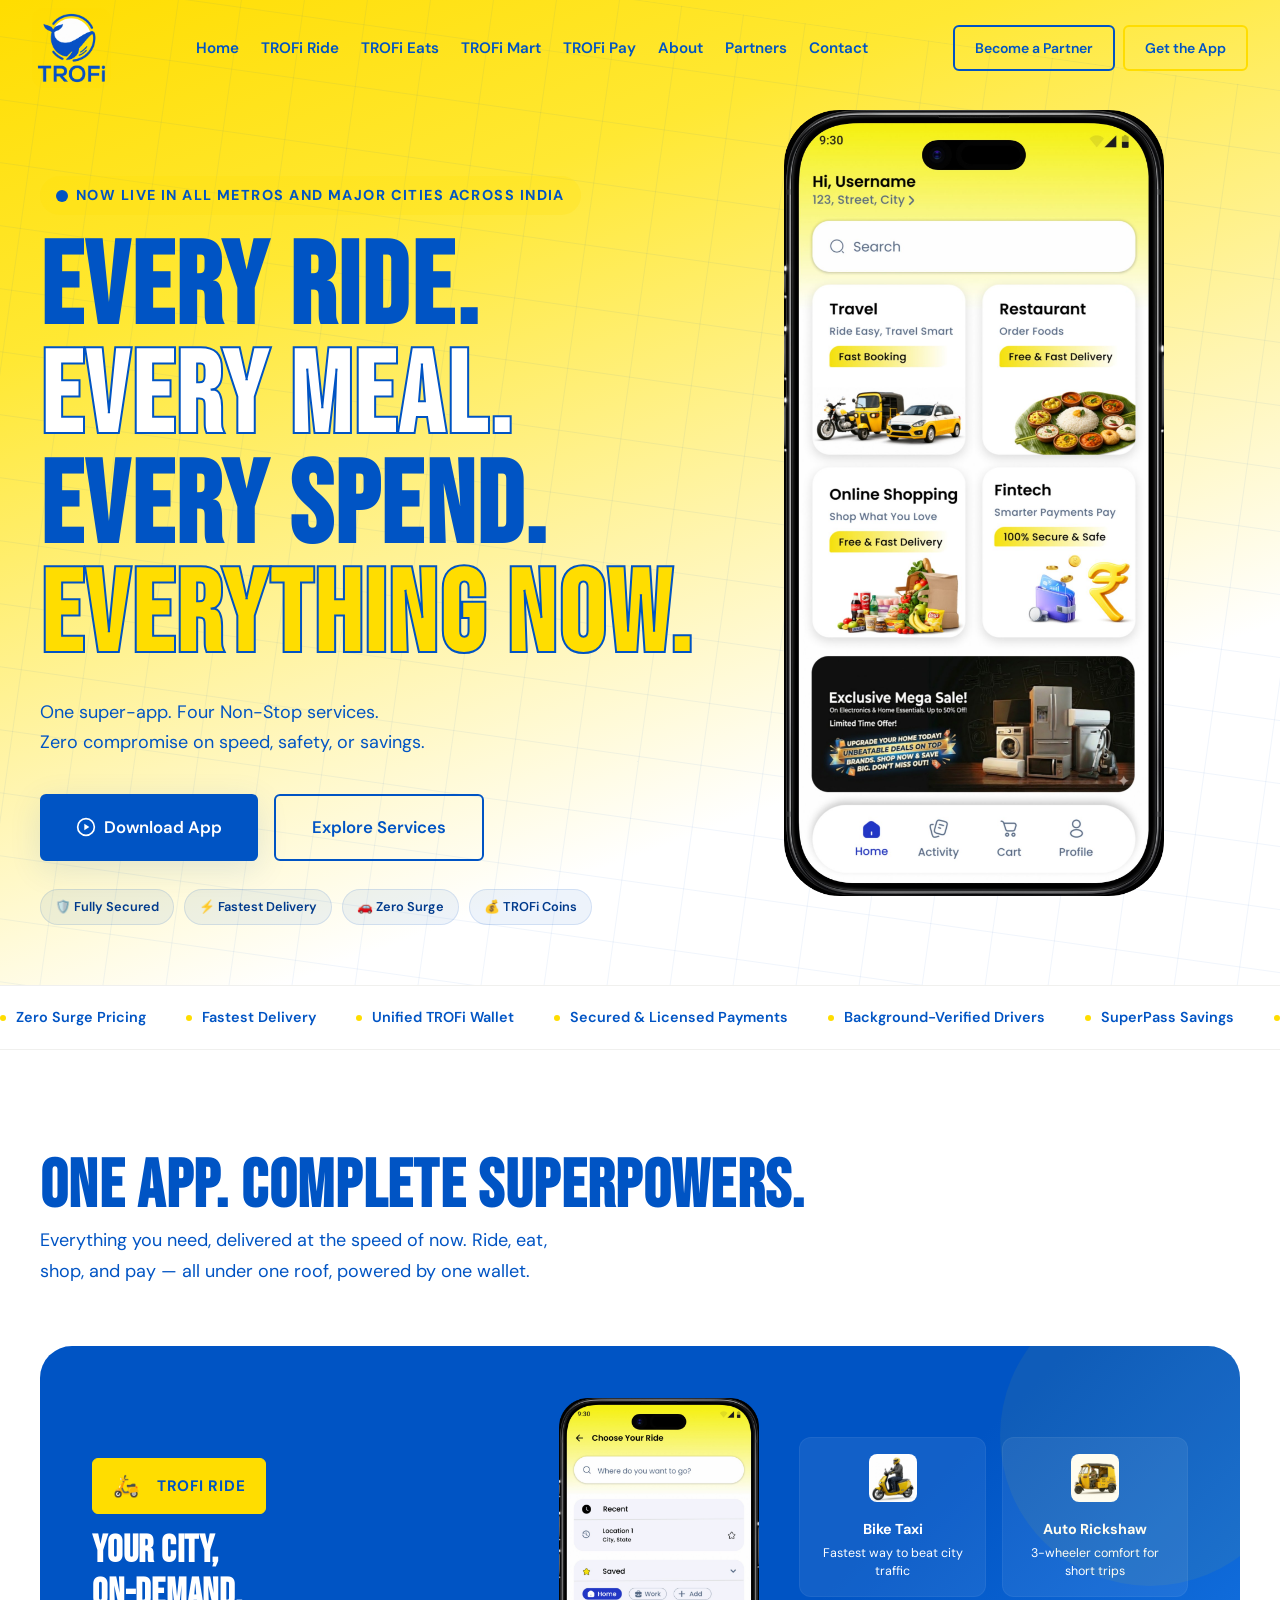
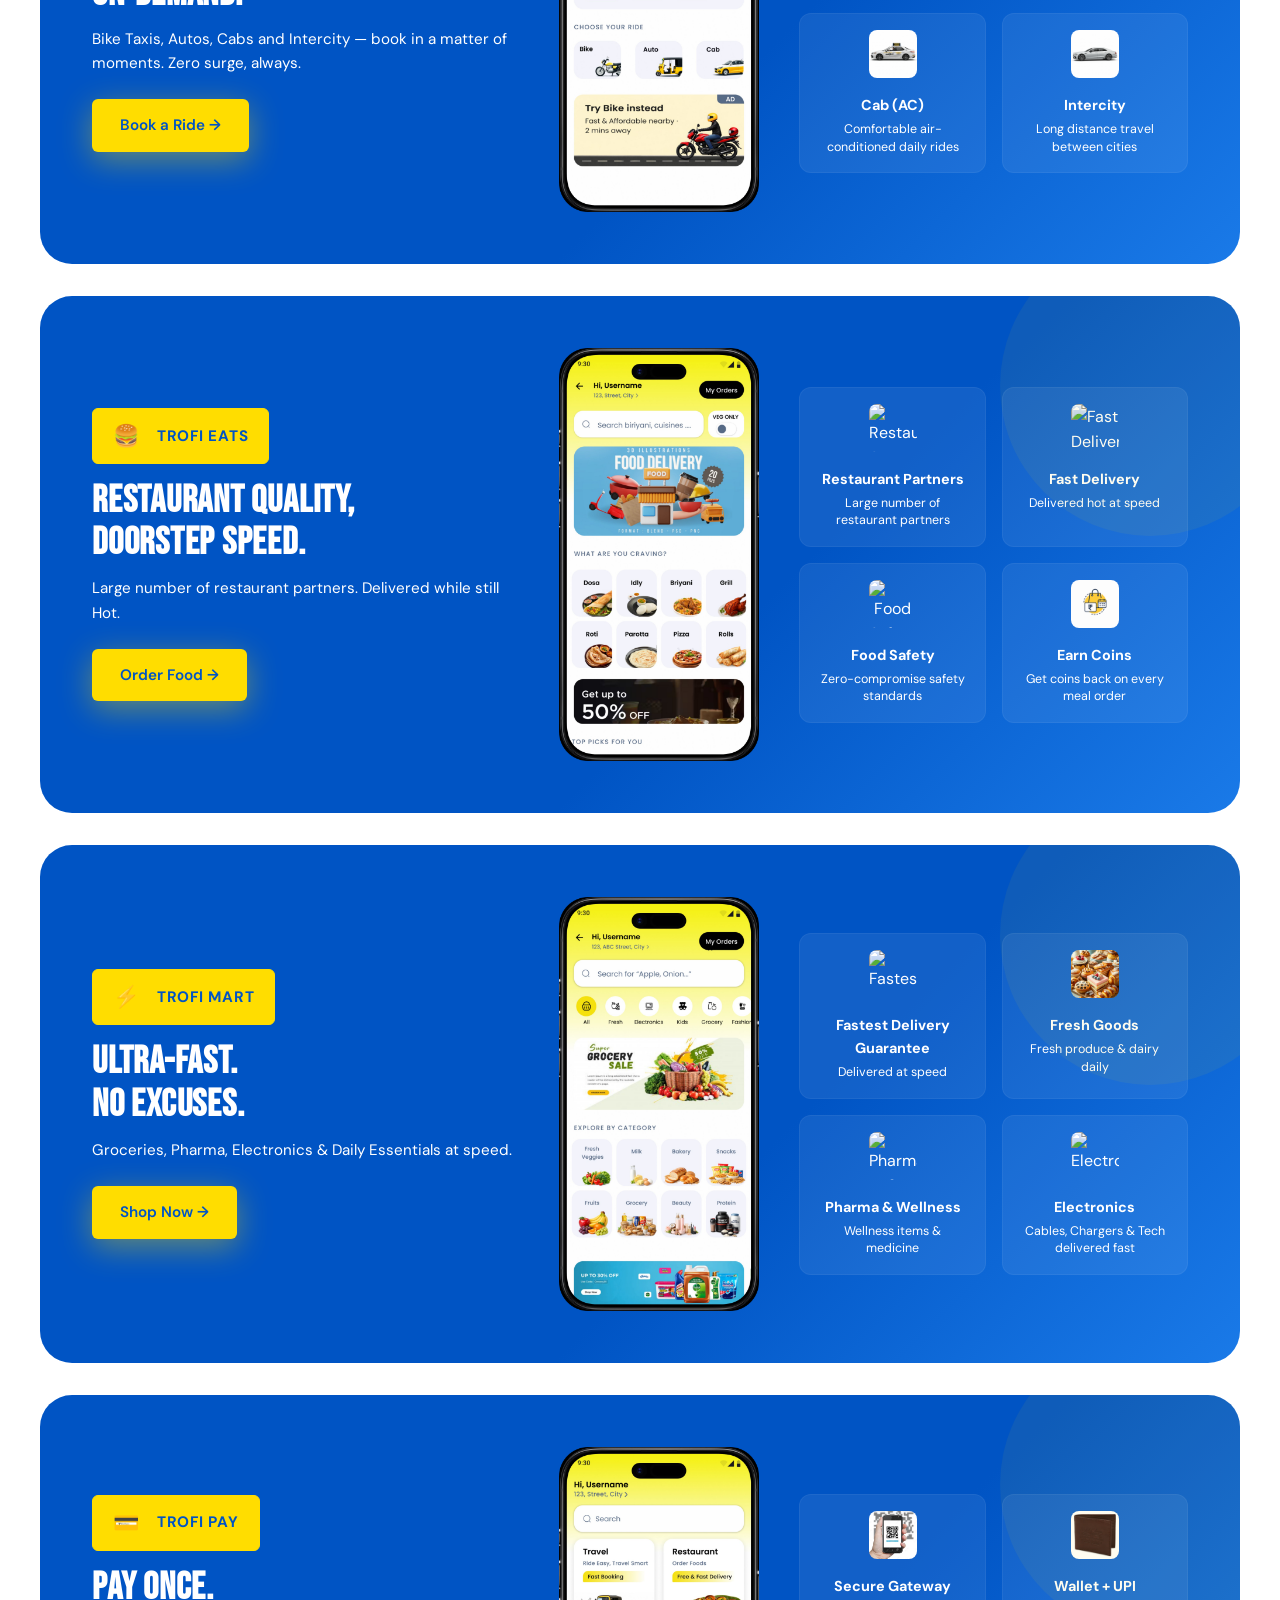
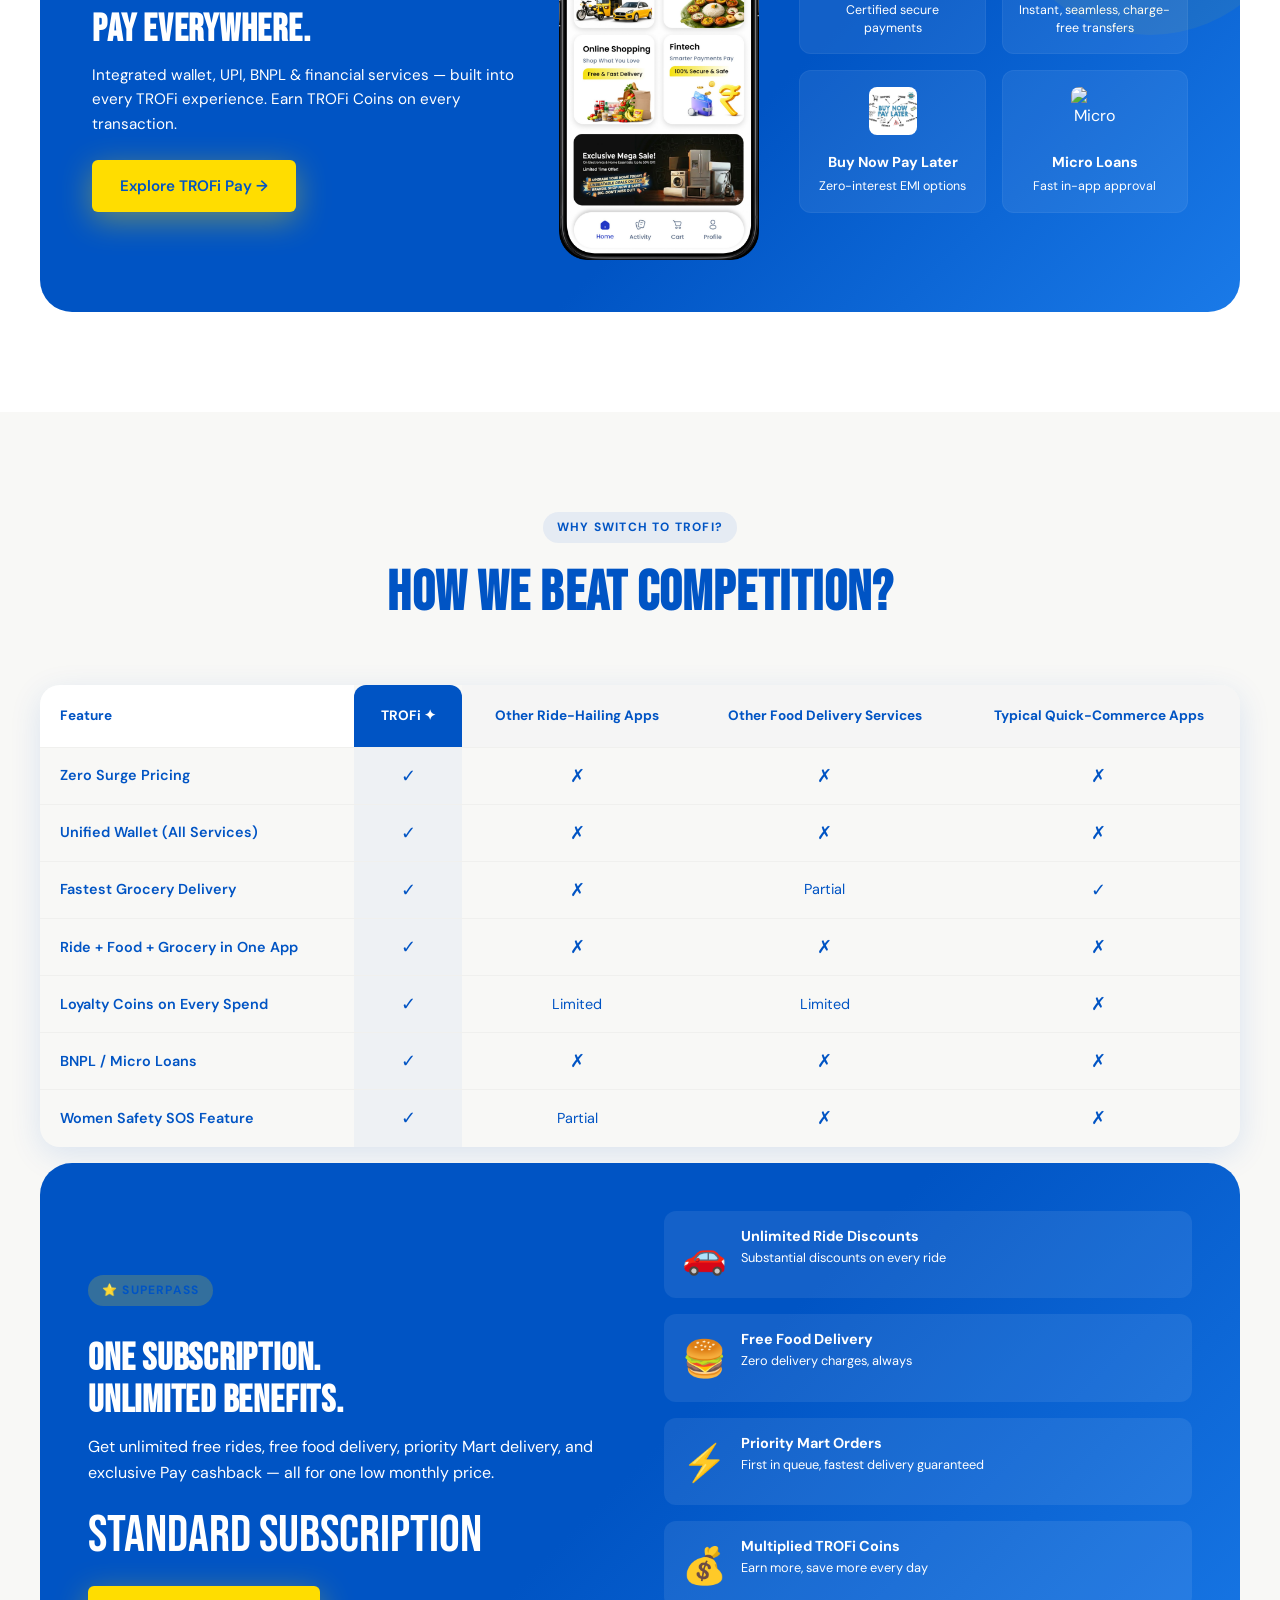
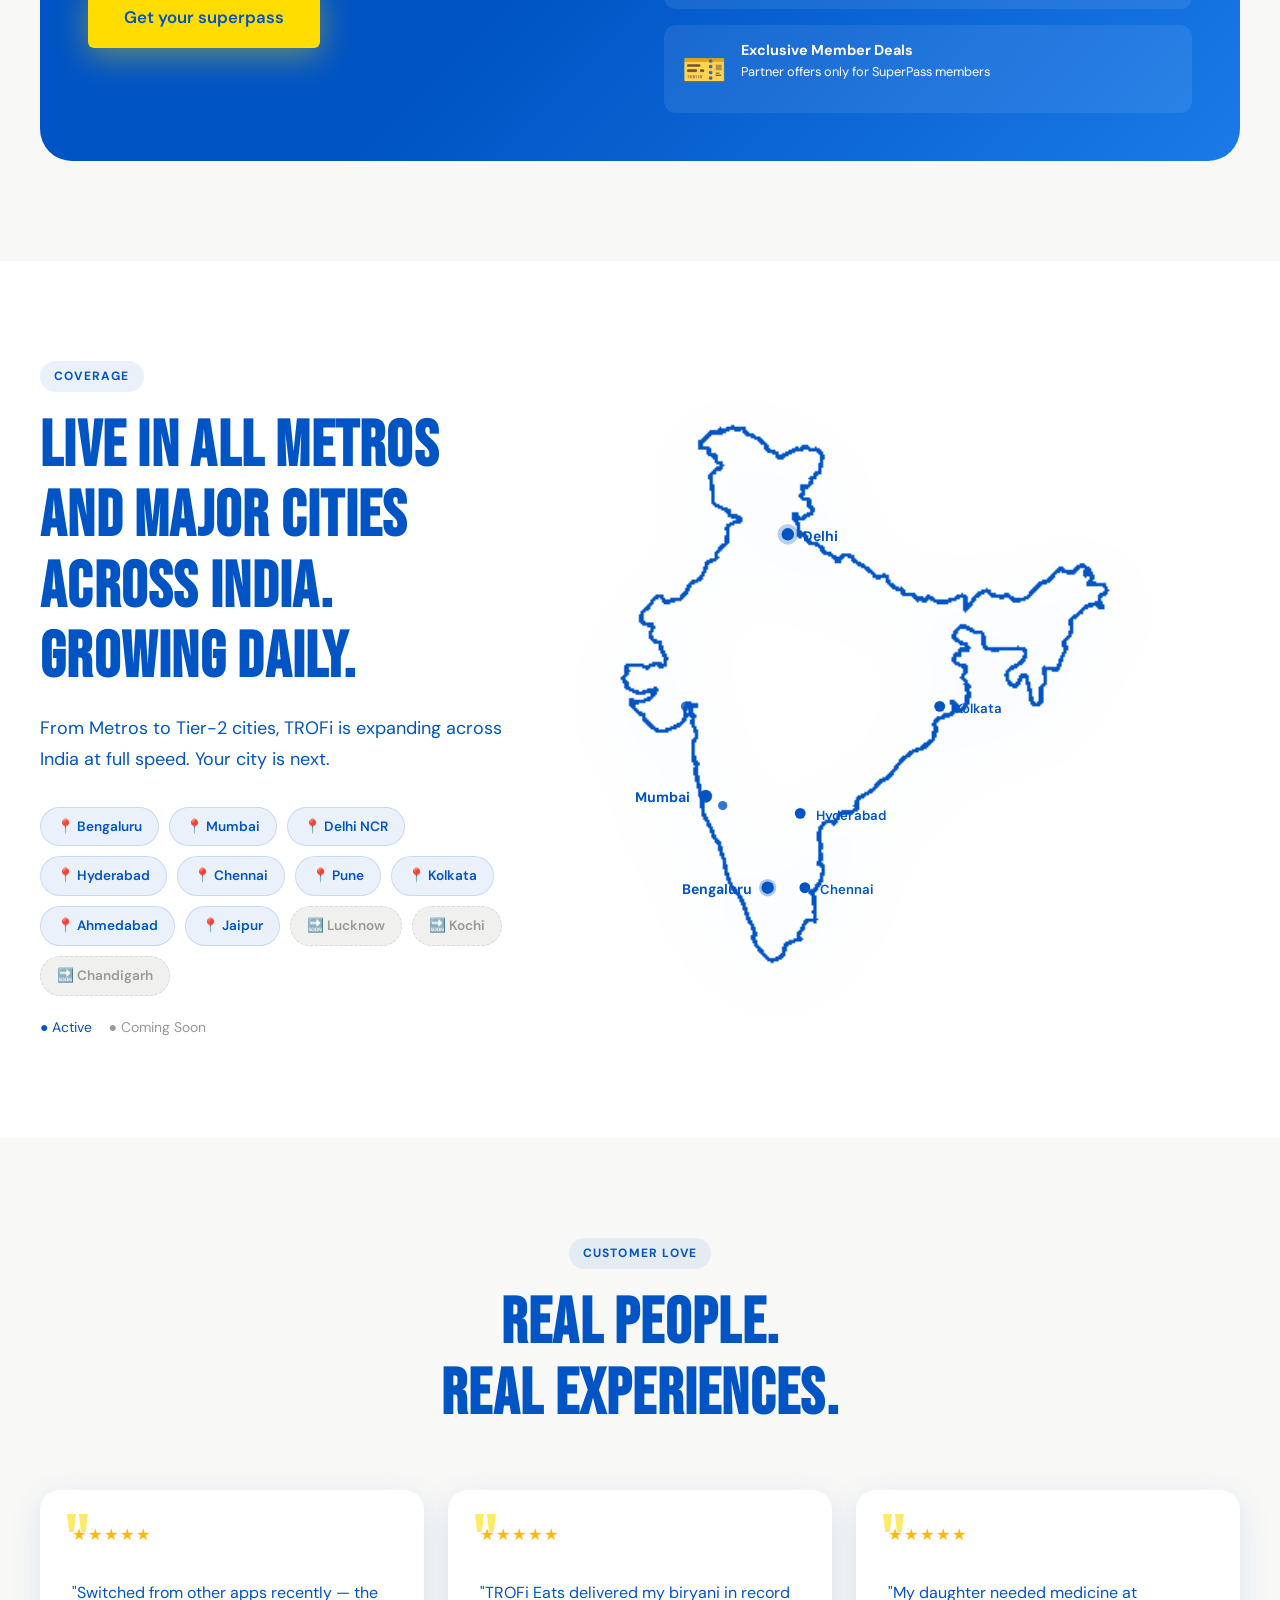
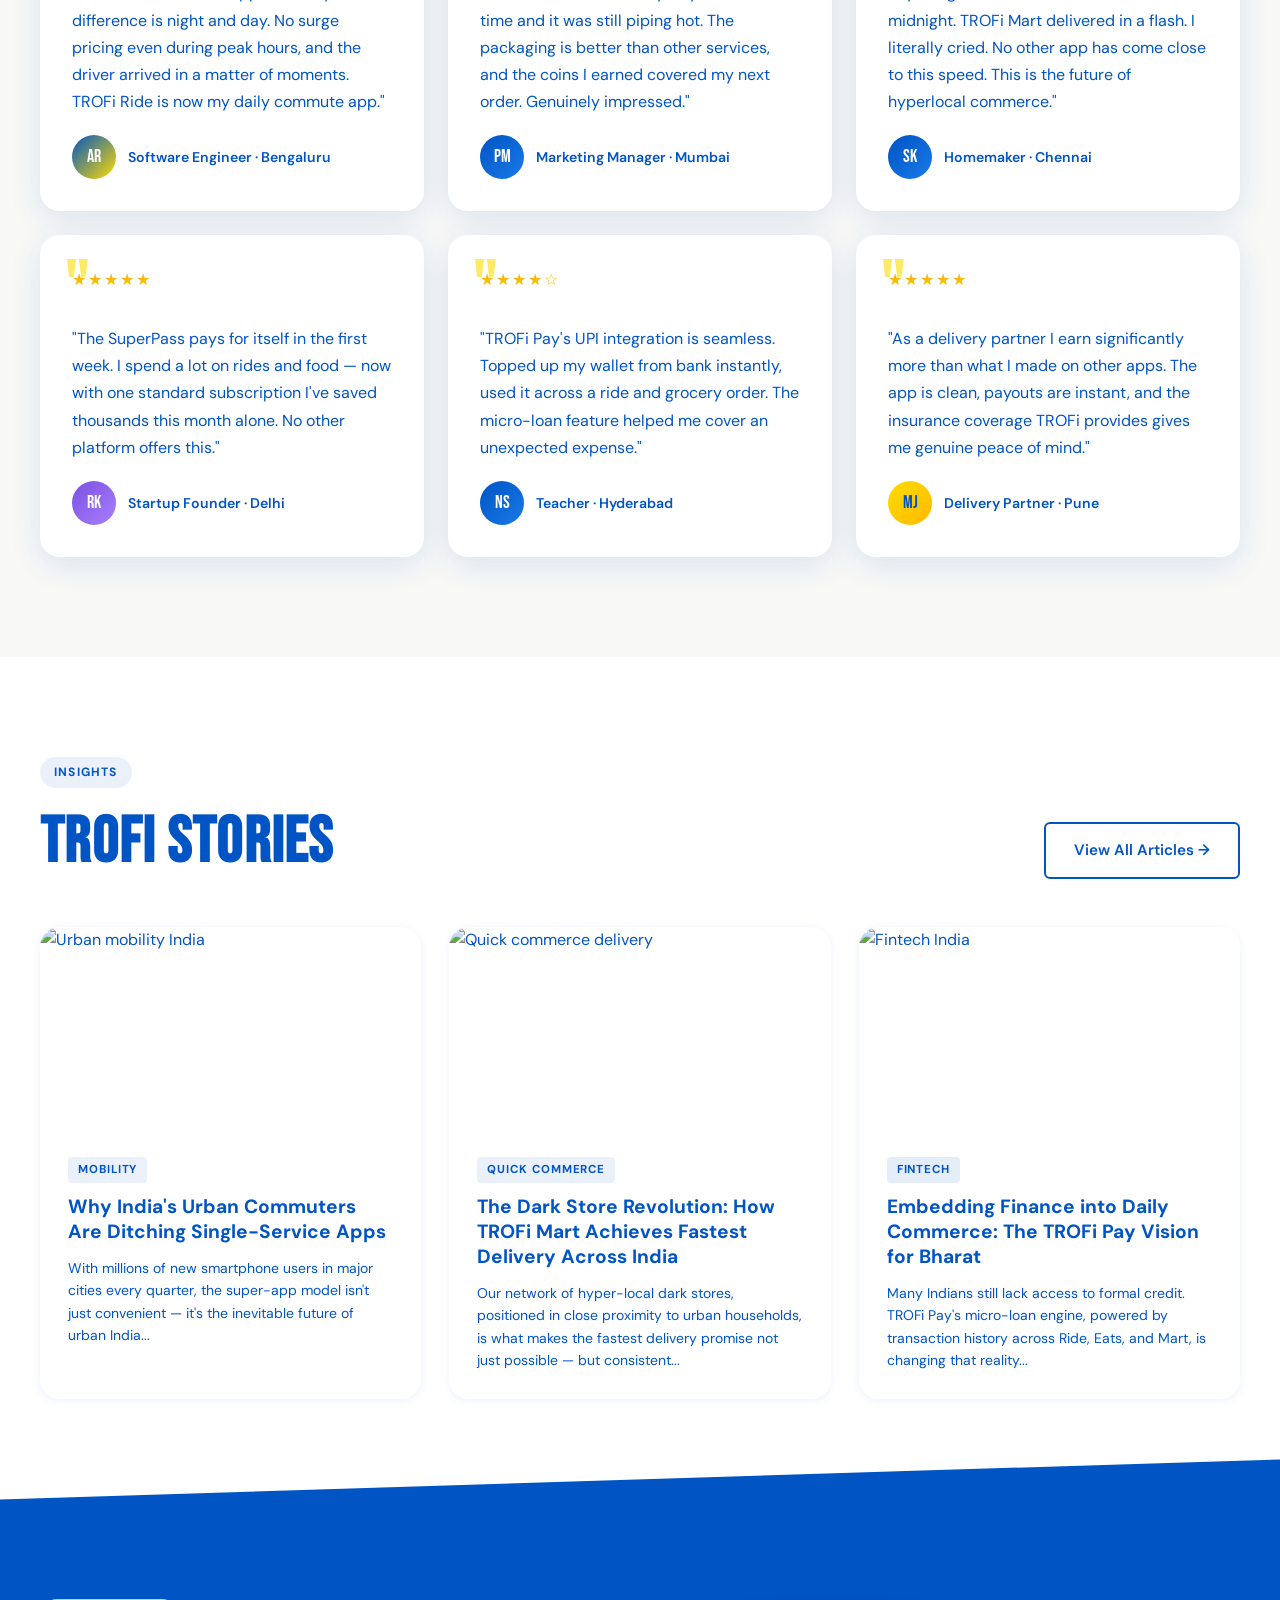
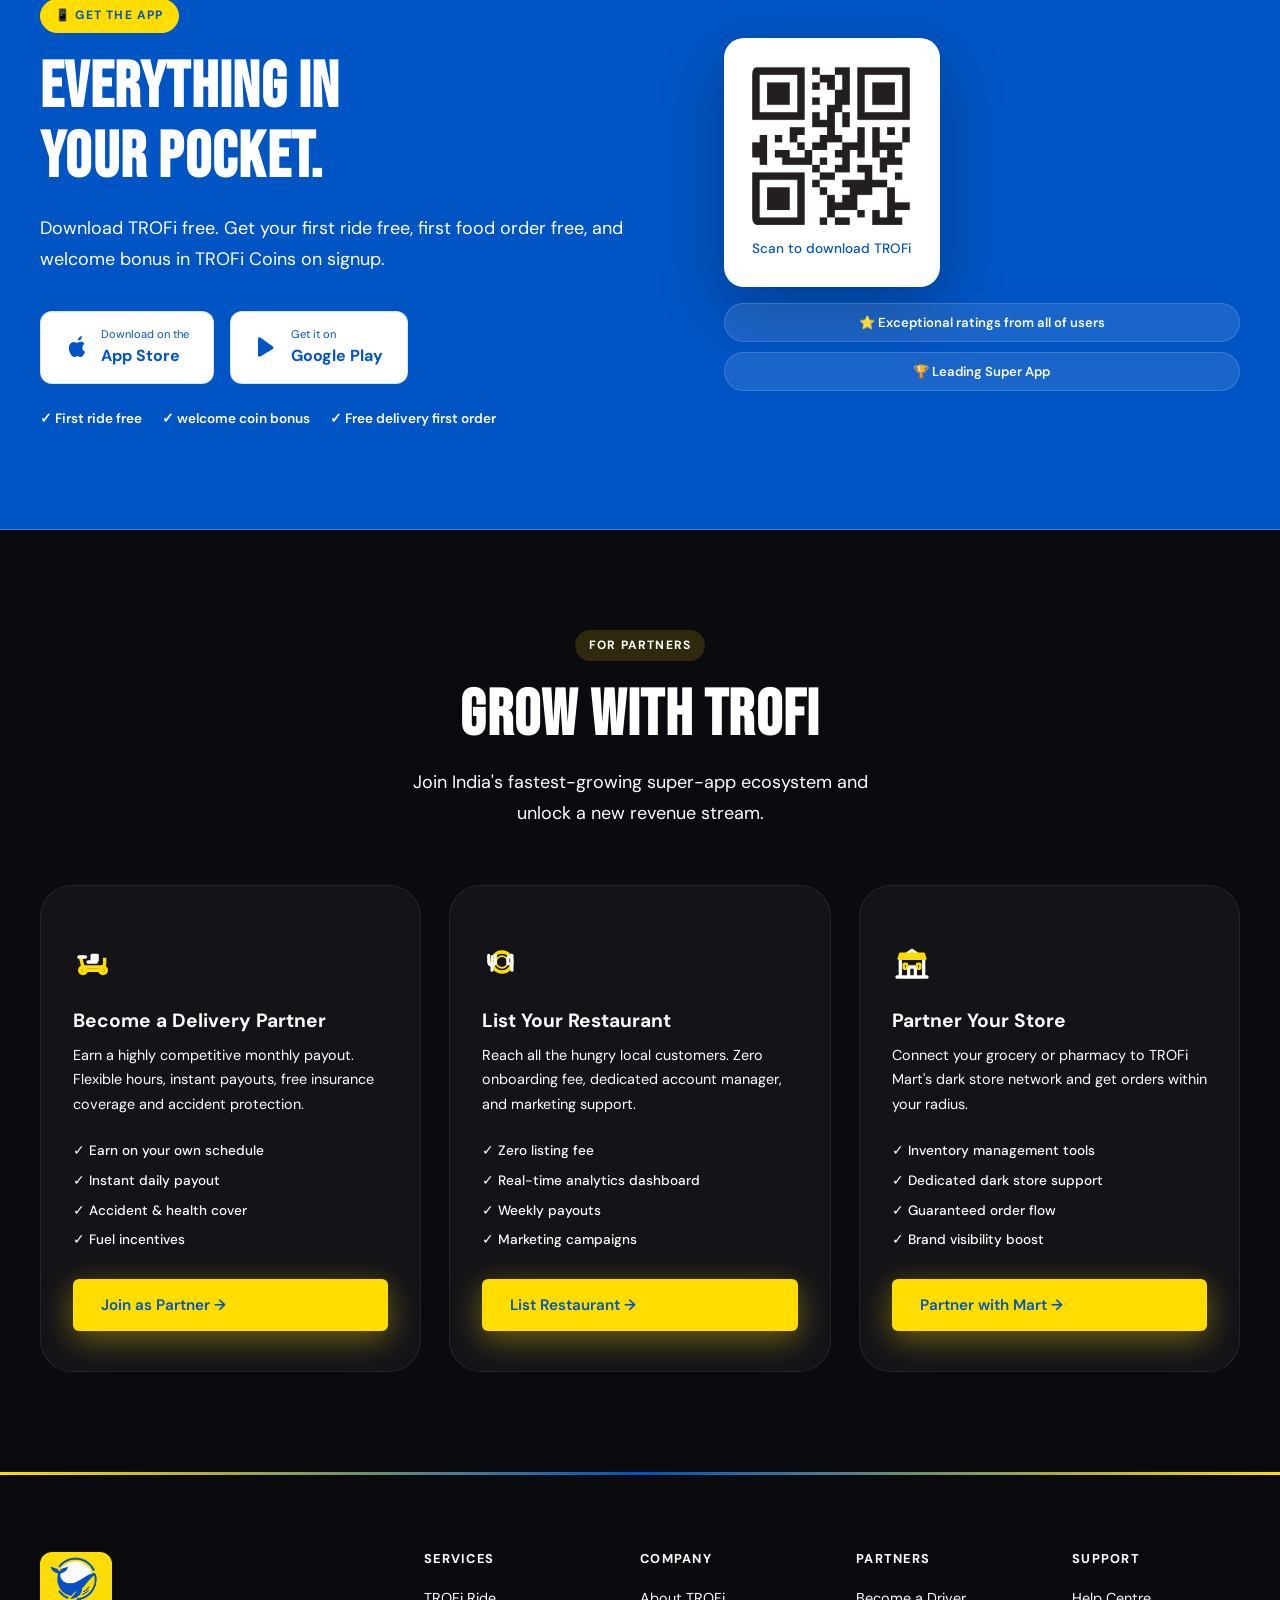
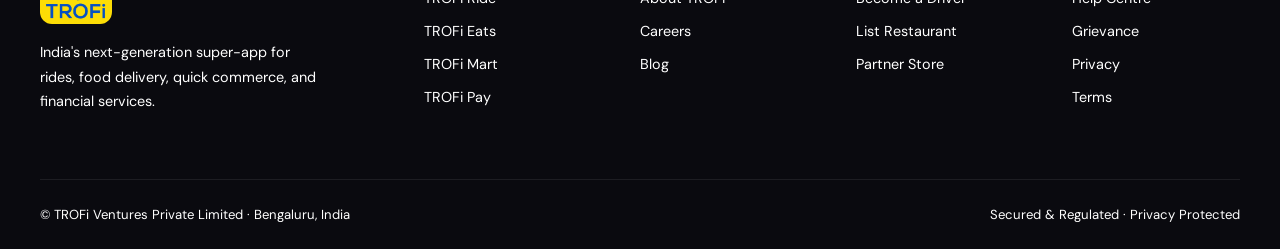
==== index.html @ b467c011 "Corrections done accordingly" ====
<!DOCTYPE html>
<html lang="en">
<head>
  <meta charset="UTF-8" />
  <meta name="viewport" content="width=device-width, initial-scale=1.0" />
  <title>TROFi — Every Ride. Every Meal. Everything Now.</title>
  <meta name="description" content="TROFi is India's next-generation super-app for ride hailing, food delivery, quick commerce, and integrated financial services." />
  <link rel="stylesheet" href="css/main.css" />
  <link rel="stylesheet" href="css/home.css" />
  <link rel="stylesheet" href="css/responsive.css" />
  <link rel="icon" type="image/png" href="assets/trofi-logo-transparent.png" />
</head>
<body>

  <!-- ═══ NAVBAR ═══ -->
  <nav class="nav transparent" id="navbar">
    <div class="nav-inner">
      <a href="index.html" class="nav-logo">
        <img src="assets/trofi-logo-transparent.png" alt="TROFi" style="height:80px;" />
      </a>
      <ul class="nav-links">
        <li><a href="index.html" class="active">Home</a></li>
        <li><a href="pages/ride.html">TROFi Ride</a></li>
        <li><a href="pages/eats.html">TROFi Eats</a></li>
        <li><a href="pages/mart.html">TROFi Mart</a></li>
        <li><a href="pages/pay.html">TROFi Pay</a></li>
        <li><a href="pages/about.html">About</a></li>
        <li><a href="pages/partners.html">Partners</a></li>
        <li><a href="pages/contact.html">Contact</a></li>
      </ul>
      <div class="nav-cta">
        <a href="pages/partners.html" class="btn btn-outline btn-sm">Become a Partner</a>
        <a href="#download" class="btn btn-outline-yellow btn-sm">Get the App</a>
      </div>
      <button class="hamburger" aria-label="Menu">
        <span></span><span></span><span></span>
      </button>
    </div>
  </nav>

  <!-- Mobile Menu -->
  <div class="mobile-menu">
    <a href="index.html">Home</a>
    <a href="pages/ride.html">TROFi Ride</a>
    <a href="pages/eats.html">TROFi Eats</a>
    <a href="pages/mart.html">TROFi Mart</a>
    <a href="pages/pay.html">TROFi Pay</a>
    <a href="pages/about.html">About</a>
    <a href="pages/partners.html">Partners</a>
    <a href="pages/contact.html">Contact</a>
    <a href="#download" class="btn btn-primary btn-lg" style="margin-top:24px;">Get the App</a>
  </div>

  <!-- ═══ HERO ═══ -->
  <section class="hero hero-gradient" id="home">
    <div class="hero-bg-grid" aria-hidden="true"></div>
    <div class="container-wide">
      <div class="hero-inner">
        <div class="hero-content">
          <div class="section-label section-label-yellow fade-up" style="font-size: 0.9rem; padding: 8px 16px;">
            <span class="pulse-dot"></span>
            Now live in all metros and major cities across India
          </div>
          <h1 class="display-hero fade-up delay-1">
            <span class="hero-line hero-line-single">Every Ride.</span>
            <span class="hero-line hero-line-single hero-line-orange">Every Meal.</span>
            <span class="hero-line hero-line-single hero-line-blue">Every Spend.</span>
            <span class="hero-line hero-line-single hero-line-outline">Everything Now.</span>
          </h1>
          <p class="body-lg hero-sub fade-up delay-2">
            One super-app. Four Non-Stop services.<br/>Zero compromise on speed, safety, or savings.
          </p>
          <div class="hero-actions fade-up delay-3">
            <a href="#download" class="btn btn-secondary btn-lg">
              <svg width="20" height="20" viewBox="0 0 24 24" fill="none" stroke="currentColor" stroke-width="2"><path d="M12 2C6.48 2 2 6.48 2 12s4.48 10 10 10 10-4.48 10-10S17.52 2 12 2z"/><path d="M10 8l6 4-6 4V8z" fill="currentColor" stroke="none"/></svg>
              Download App
            </a>
            <a href="#services" class="btn btn-outline btn-lg">Explore Services</a>
          </div>
          <div class="hero-badges fade-up delay-4">
            <span class="badge">🛡️ Fully Secured</span>
            <span class="badge">⚡ Fastest Delivery</span>
            <span class="badge">🚗 Zero Surge</span>
            <span class="badge">💰 TROFi Coins</span>
          </div>
        </div>
        <div class="hero-visual slide-right delay-2">
          <div class="hero-phone-wrapper">
            <img src="assets/mockup-home.png" alt="TROFi Super App" class="hero-mockup-img" style="width:380px;height:auto;object-fit:contain;background:transparent;box-shadow:none;filter:none;display:block;" />
          </div>
        </div>
      </div>
    </div>
  </section>

  <!-- ═══ MARQUEE ═══ -->
  <div class="marquee-section">
    <div class="marquee-wrapper">
      <div class="marquee-track">
        <span class="marquee-item"><span class="dot"></span>Zero Surge Pricing</span>
        <span class="marquee-item"><span class="dot"></span>Fastest Delivery</span>
        <span class="marquee-item"><span class="dot"></span>Unified TROFi Wallet</span>
        <span class="marquee-item"><span class="dot"></span>Secured & Licensed Payments</span>
        <span class="marquee-item"><span class="dot"></span>Background-Verified Drivers</span>
        <span class="marquee-item"><span class="dot"></span>SuperPass Savings</span>
        <span class="marquee-item"><span class="dot"></span>Restaurant Partners</span>
        <span class="marquee-item"><span class="dot"></span>Live Order Tracking</span>
        <span class="marquee-item"><span class="dot"></span>Continuous Customer Support</span>
        <span class="marquee-item"><span class="dot"></span>TROFi Coins on Every Order</span>
        <span class="marquee-item"><span class="dot"></span>BNPL — Buy Now Pay Later</span>
        <span class="marquee-item"><span class="dot"></span>Women Safety Features</span>
      </div>
    </div>
  </div>

  <!-- ═══ SERVICES ═══ -->
  <section class="section" id="services">
    <div class="container-wide">
      <div class="section-header fade-up">
        <h2 class="display-section" style="color: var(--blue); font-size: clamp(28px, 5.5vw, 68px) !important; line-height: 1.1; white-space: nowrap;">One App. Complete Superpowers.</h2>
        <p class="body-lg text-light" style="max-width:520px;">Everything you need, delivered at the speed of now. Ride, eat, shop, and pay — all under one roof, powered by one wallet.</p>
      </div>

      <div class="services-banners-stack">
        <!-- Ride Banner -->
        <div class="service-banner fade-up delay-1">
          <div class="service-banner-content">
            <div class="service-banner-text">
              <div class="section-label"><span class="label-icon">🛵</span>TROFi Ride</div>
              <h3 class="display-card">Your City,<br/>On-Demand.</h3>
              <p>Bike Taxis, Autos, Cabs and Intercity — book in a matter of moments. Zero surge, always.</p>
              <a href="pages/ride.html" class="btn btn-primary">Book a Ride →</a>
            </div>
            <div class="service-banner-mockup">
              <img src="assets/mockup-travel.png" alt="TROFi Ride App" loading="lazy" />
            </div>
            <div class="service-banner-features">
              <div class="service-banner-feature"><img src="assets/bike-rider.png" class="feature-img" alt="Bike Taxi" /><div><strong>Bike Taxi</strong><small>Fastest way to beat city traffic</small></div></div>
              <div class="service-banner-feature"><img src="assets/auto-rider.png" class="feature-img" alt="Auto Rickshaw" /><div><strong>Auto Rickshaw</strong><small>3-wheeler comfort for short trips</small></div></div>
              <div class="service-banner-feature"><img src="assets/cab-rider.png" class="feature-img" alt="Cab (AC)" /><div><strong>Cab (AC)</strong><small>Comfortable air-conditioned daily rides</small></div></div>
              <div class="service-banner-feature"><img src="assets/intercity-rider.png" class="feature-img" alt="Intercity" /><div><strong>Intercity</strong><small>Long distance travel between cities</small></div></div>
            </div>
          </div>
        </div>

        <!-- Eats Banner -->
        <div class="service-banner fade-up delay-2">
          <div class="service-banner-content">
            <div class="service-banner-text">
              <div class="section-label"><span class="label-icon">🍔</span>TROFi Eats</div>
              <h3 class="display-card">Restaurant Quality,<br/>Doorstep Speed.</h3>
              <p>Large number of restaurant partners. Delivered while still Hot.</p>
              <a href="pages/eats.html" class="btn btn-primary">Order Food →</a>
            </div>
            <div class="service-banner-mockup">
              <img src="assets/mockup-restaurant.png" alt="TROFi Eats App" loading="lazy" />
            </div>
            <div class="service-banner-features">
              <div class="service-banner-feature"><img src="https://images.unsplash.com/photo-1517248135467-4c7edcad34c4?w=100&auto=format&fit=crop&q=60" class="feature-img" alt="Restaurant Partners" /><div><strong>Restaurant Partners</strong><small>Large number of restaurant partners</small></div></div>
              <div class="service-banner-feature"><img src="https://th.bing.com/th/id/OIP.UCIOiz-judx2oQ3qncPOGQHaEJ?o=7rm=3&rs=1&pid=ImgDetMain&o=7&rm=3" class="feature-img" alt="Fast Delivery" /><div><strong>Fast Delivery</strong><small>Delivered hot at speed</small></div></div>
              <div class="service-banner-feature"><img src="https://th.bing.com/th/id/OIP.QpVTaMW95bUg7SPOVKn6uwHaHa?o=7rm=3&rs=1&pid=ImgDetMain&o=7&rm=3" class="feature-img" alt="Food Safety" /><div><strong>Food Safety</strong><small>Zero-compromise safety standards</small></div></div>
              <div class="service-banner-feature"><img src="assets/pay-bnpl-icon.png" class="feature-img" alt="Earn Coins" /><div><strong>Earn Coins</strong><small>Get coins back on every meal order</small></div></div>
            </div>
          </div>
        </div>

        <!-- Mart Banner -->
        <div class="service-banner fade-up delay-3">
          <div class="service-banner-content">
            <div class="service-banner-text">
              <div class="section-label"><span class="label-icon">⚡</span>TROFi Mart</div>
              <h3 class="display-card">Ultra-Fast.<br/>No Excuses.</h3>
              <p>Groceries, Pharma, Electronics & Daily Essentials at speed.</p>
              <a href="pages/mart.html" class="btn btn-primary">Shop Now →</a>
            </div>
            <div class="service-banner-mockup">
              <img src="assets/mockup-shopping.png" alt="TROFi Mart App" loading="lazy" />
            </div>
            <div class="service-banner-features">
              <div class="service-banner-feature"><img src="https://images.unsplash.com/photo-1542838132-92c53300491e?w=100&auto=format&fit=crop&q=60" class="feature-img" alt="Fastest Delivery Guarantee" /><div><strong>Fastest Delivery Guarantee</strong><small>Delivered at speed</small></div></div>
              <div class="service-banner-feature"><img src="assets/bakery.png" class="feature-img" alt="Fresh Goods" /><div><strong>Fresh Goods</strong><small>Fresh produce & dairy daily</small></div></div>
              <div class="service-banner-feature"><img src="https://images.unsplash.com/photo-1584308666744-24d5c474f2ae?w=100&auto=format&fit=crop&q=60" class="feature-img" alt="Pharma & Wellness" /><div><strong>Pharma & Wellness</strong><small>Wellness items & medicine</small></div></div>
              <div class="service-banner-feature"><img src="https://images.unsplash.com/photo-1505740420928-5e560c06d30e?w=100&auto=format&fit=crop&q=60" class="feature-img" alt="Electronics" /><div><strong>Electronics</strong><small>Cables, Chargers & Tech delivered fast</small></div></div>
            </div>
          </div>
        </div>

        <!-- Pay Banner -->
        <div class="service-banner fade-up delay-4">
          <div class="service-banner-content">
            <div class="service-banner-text">
              <div class="section-label"><span class="label-icon">💳</span>TROFi Pay</div>
              <h3 class="display-card">Pay Once.<br/>Pay Everywhere.</h3>
              <p>Integrated wallet, UPI, BNPL & financial services — built into every TROFi experience. Earn TROFi Coins on every transaction.</p>
              <a href="pages/pay.html" class="btn btn-primary">Explore TROFi Pay →</a>
            </div>
            <div class="service-banner-mockup">
              <img src="assets/mockup-home.png" alt="TROFi Super App Home Screen" loading="lazy" />
            </div>
            <div class="service-banner-features">
              <div class="service-banner-feature"><img src="assets/pay-scan-qr.png" class="feature-img" alt="Secure Gateway" /><div><strong>Secure Gateway</strong><small>Certified secure payments</small></div></div>
              <div class="service-banner-feature"><img src="assets/pay-wallet.jpg" class="feature-img" alt="Wallet + UPI" /><div><strong>Wallet + UPI</strong><small>Instant, seamless, charge-free transfers</small></div></div>
              <div class="service-banner-feature"><img src="assets/pay-bnpl-card.png" class="feature-img" alt="Buy Now Pay Later" /><div><strong>Buy Now Pay Later</strong><small>Zero-interest EMI options</small></div></div>
              <div class="service-banner-feature"><img src="https://media.lendingkart.com/wp-content/uploads/2021/10/Micro-Loans-1024x538.jpg" class="feature-img" alt="Micro Loans" /><div><strong>Micro Loans</strong><small>Fast in-app approval</small></div></div>
            </div>
          </div>
        </div>
      </div>
    </div>
  </section>

  <!-- ═══ SWITCH & SAVE ═══ -->
  <section class="section switch-section" style="background:var(--off-white);">
    <div class="container">
      <div class="section-header fade-up" style="text-align:center;">
        <div class="section-label" style="margin:0 auto 20px;">Why Switch to TROFi?</div>
        <h2 class="display-section" style="color: var(--blue); font-size: clamp(28px, 4.5vw, 56px);">How we beat Competition?</h2>
      </div>

      <div class="compare-wrapper fade-up delay-1">
        <table class="compare-table">
          <thead>
            <tr>
              <th style="text-align:left;background:#fff;padding:20px;">Feature</th>
              <th style="background:var(--blue);color:#fff;border-radius:12px 12px 0 0;">TROFi ✦</th>
              <th style="background:#f5f5f5;color:var(--gray-4);">Other Ride-Hailing Apps</th>
              <th style="background:#f5f5f5;color:var(--gray-4);">Other Food Delivery Services</th>
              <th style="background:#f5f5f5;color:var(--gray-4);">Typical Quick-Commerce Apps</th>
            </tr>
          </thead>
          <tbody>
            <tr>
              <td style="text-align:left;font-weight:600;">Zero Surge Pricing</td>
              <td class="trofi-col"><span class="check">✓</span></td>
              <td><span class="cross">✗</span></td>
              <td><span class="cross">✗</span></td>
              <td><span class="cross">✗</span></td>
            </tr>
            <tr>
              <td style="text-align:left;font-weight:600;">Unified Wallet (All Services)</td>
              <td class="trofi-col"><span class="check">✓</span></td>
              <td><span class="cross">✗</span></td>
              <td><span class="cross">✗</span></td>
              <td><span class="cross">✗</span></td>
            </tr>
            <tr>
              <td style="text-align:left;font-weight:600;">Fastest Grocery Delivery</td>
              <td class="trofi-col"><span class="check">✓</span></td>
              <td><span class="cross">✗</span></td>
              <td>Partial</td>
              <td><span class="check">✓</span></td>
            </tr>
            <tr>
              <td style="text-align:left;font-weight:600;">Ride + Food + Grocery in One App</td>
              <td class="trofi-col"><span class="check">✓</span></td>
              <td><span class="cross">✗</span></td>
              <td><span class="cross">✗</span></td>
              <td><span class="cross">✗</span></td>
            </tr>
            <tr>
              <td style="text-align:left;font-weight:600;">Loyalty Coins on Every Spend</td>
              <td class="trofi-col"><span class="check">✓</span></td>
              <td>Limited</td>
              <td>Limited</td>
              <td><span class="cross">✗</span></td>
            </tr>
            <tr>
              <td style="text-align:left;font-weight:600;">BNPL / Micro Loans</td>
              <td class="trofi-col"><span class="check">✓</span></td>
              <td><span class="cross">✗</span></td>
              <td><span class="cross">✗</span></td>
              <td><span class="cross">✗</span></td>
            </tr>
            <tr>
              <td style="text-align:left;font-weight:600;">Women Safety SOS Feature</td>
              <td class="trofi-col"><span class="check">✓</span></td>
              <td>Partial</td>
              <td><span class="cross">✗</span></td>
              <td><span class="cross">✗</span></td>
            </tr>
          </tbody>
        </table>
      </div>

      <div class="superpass-section fade-up delay-2">
        <div class="superpass-card">
          <div class="superpass-left">
            <div class="section-label" style="background:rgba(255,221,0,0.2);color:var(--yellow);">⭐ SuperPass</div>
            <h3 class="display-card" style="color:#fff;margin:12px 0;">One Subscription.<br/>Unlimited Benefits.</h3>
            <p style="color:rgba(255,255,255,0.75);margin-bottom:24px;">Get unlimited free rides, free food delivery, priority Mart delivery, and exclusive Pay cashback — all for one low monthly price.</p>
            <div class="superpass-price">
              <span class="price-new">Standard subscription</span>
            </div>
            <a href="#download" class="btn btn-primary btn-lg" style="margin-top:24px;">Get your superpass</a>
          </div>
          <div class="superpass-right">
            <div class="superpass-benefit"><span class="benefit-icon">🚗</span><div><strong>Unlimited Ride Discounts</strong><p>Substantial discounts on every ride</p></div></div>
            <div class="superpass-benefit"><span class="benefit-icon">🍔</span><div><strong>Free Food Delivery</strong><p>Zero delivery charges, always</p></div></div>
            <div class="superpass-benefit"><span class="benefit-icon">⚡</span><div><strong>Priority Mart Orders</strong><p>First in queue, fastest delivery guaranteed</p></div></div>
            <div class="superpass-benefit"><span class="benefit-icon">💰</span><div><strong>Multiplied TROFi Coins</strong><p>Earn more, save more every day</p></div></div>
            <div class="superpass-benefit"><span class="benefit-icon">🎫</span><div><strong>Exclusive Member Deals</strong><p>Partner offers only for SuperPass members</p></div></div>
          </div>
        </div>
      </div>
    </div>
  </section>

  <!-- ═══ CITY MAP ═══ -->
  <section class="section cities-section">
    <div class="container">
      <div class="cities-inner">
        <div class="cities-content slide-left">
          <div class="section-label">Coverage</div>
          <h2 class="display-section" style="color: var(--blue);">Live in all metros and major cities across India.<br/>Growing Daily.</h2>
          <p class="body-lg text-light" style="margin:20px 0 32px;">From Metros to Tier-2 cities, TROFi is expanding across India at full speed. Your city is next.</p>
          <div class="cities-list">
            <div class="city-tag active">📍 Bengaluru</div>
            <div class="city-tag active">📍 Mumbai</div>
            <div class="city-tag active">📍 Delhi NCR</div>
            <div class="city-tag active">📍 Hyderabad</div>
            <div class="city-tag active">📍 Chennai</div>
            <div class="city-tag active">📍 Pune</div>
            <div class="city-tag active">📍 Kolkata</div>
            <div class="city-tag active">📍 Ahmedabad</div>
            <div class="city-tag active">📍 Jaipur</div>
            <div class="city-tag coming">🔜 Lucknow</div>
            <div class="city-tag coming">🔜 Kochi</div>
            <div class="city-tag coming">🔜 Chandigarh</div>
          </div>
          <p class="body-sm text-light" style="margin-top:20px;">
            <span style="color:var(--blue);font-weight:600;">●</span> Active &nbsp;&nbsp;
            <span style="color:#9A9A94 !important;font-weight:600;">●</span> <span style="color:#9A9A94 !important;">Coming Soon</span>
          </p>
        </div>
        <div class="india-map-visual slide-right delay-1">
          <svg viewBox="0 0 400 420" fill="none" xmlns="http://www.w3.org/2000/svg" class="india-svg">
            <!-- Detailed India Outline Map Image -->
            <image href="assets/india-map-outline-clean.png" x="10" y="10" width="380" height="398" />
            <!-- City dots -->
            <!-- Bengaluru -->
            <circle cx="143" cy="334" r="4" fill="#0054C4"/>
            <circle cx="143" cy="334" r="8" fill="#0054C4" opacity="0.2">
               <animate attributeName="r" from="4" to="12" dur="2s" repeatCount="indefinite"/>
               <animate attributeName="opacity" from="0.4" to="0" dur="2s" repeatCount="indefinite"/>
            </circle>
            <text x="133" y="338" text-anchor="end" font-family="DM Sans, sans-serif" font-size="9" fill="#0054C4" font-weight="700">Bengaluru</text>
            <!-- Mumbai -->
            <circle cx="103" cy="275" r="4" fill="#0054C4"/>
            <circle cx="103" cy="275" r="8" fill="#0054C4" opacity="0.2">
               <animate attributeName="r" from="4" to="12" dur="2.3s" repeatCount="indefinite"/>
               <animate attributeName="opacity" from="0.4" to="0" dur="2.3s" repeatCount="indefinite"/>
            </circle>
            <text x="93" y="279" text-anchor="end" font-family="DM Sans, sans-serif" font-size="9" fill="#0054C4" font-weight="700">Mumbai</text>
            <!-- Delhi -->
            <circle cx="156" cy="106" r="4" fill="#0054C4"/>
            <circle cx="156" cy="106" r="8" fill="#0054C4" opacity="0.2">
               <animate attributeName="r" from="4" to="12" dur="1.8s" repeatCount="indefinite"/>
               <animate attributeName="opacity" from="0.4" to="0" dur="1.8s" repeatCount="indefinite"/>
            </circle>
            <text x="166" y="110" font-family="DM Sans, sans-serif" font-size="9" fill="#0054C4" font-weight="700">Delhi</text>
            <!-- Hyderabad -->
            <circle cx="164" cy="286" r="3.5" fill="#0054C4"/>
            <text x="174" y="290" font-family="DM Sans, sans-serif" font-size="8.5" fill="#0054C4" font-weight="600">Hyderabad</text>
            <!-- Chennai -->
            <circle cx="167" cy="334" r="3.5" fill="#0054C4"/>
            <text x="177" y="338" font-family="DM Sans, sans-serif" font-size="8.5" fill="#0054C4" font-weight="600">Chennai</text>
            <!-- Pune -->
            <circle cx="114" cy="281" r="3" fill="#0054C4" opacity="0.8"/>
            <!-- Kolkata -->
            <circle cx="254" cy="217" r="3.5" fill="#0054C4"/>
            <text x="264" y="221" font-family="DM Sans, sans-serif" font-size="8.5" fill="#0054C4" font-weight="600">Kolkata</text>
            <!-- Ahmedabad -->
            <circle cx="90" cy="217" r="3" fill="#0054C4" opacity="0.8"/>
        </div>
      </div>
    </div>
  </section>

  <!-- ═══ TESTIMONIALS ═══ -->
  <section class="section" style="background:var(--off-white);" id="testimonials">
    <div class="container">
      <div class="section-header fade-up" style="text-align:center;">
        <div class="section-label" style="margin:0 auto 20px;">Customer Love</div>
        <h2 class="display-section" style="color: var(--blue);">Real People.<br/>Real Experiences.</h2>
      </div>

      <div class="testimonials-grid">
        <div class="testimonial-card fade-up delay-1">
          <div class="stars">★★★★★</div>
          <p style="margin-top:32px;font-size:1rem;line-height:1.7;color:var(--text);">"Switched from other apps recently — the difference is night and day. No surge pricing even during peak hours, and the driver arrived in a matter of moments. TROFi Ride is now my daily commute app."</p>
          <div class="testimonial-author">
            <div class="author-avatar">AR</div>
            <div>
              <p style="font-size:0.88rem;color:var(--gray-3);font-weight:600;margin:0;">Software Engineer · Bengaluru</p>
            </div>
          </div>
        </div>

        <div class="testimonial-card fade-up delay-2">
          <div class="stars">★★★★★</div>
          <p style="margin-top:32px;font-size:1rem;line-height:1.7;color:var(--text);">"TROFi Eats delivered my biryani in record time and it was still piping hot. The packaging is better than other services, and the coins I earned covered my next order. Genuinely impressed."</p>
          <div class="testimonial-author">
            <div class="author-avatar" style="background:linear-gradient(135deg,var(--blue),#1A7AE8);">PM</div>
            <div>
              <p style="font-size:0.88rem;color:var(--gray-3);font-weight:600;margin:0;">Marketing Manager · Mumbai</p>
            </div>
          </div>
        </div>

        <div class="testimonial-card fade-up delay-3">
          <div class="stars">★★★★★</div>
          <p style="margin-top:32px;font-size:1rem;line-height:1.7;color:var(--text);">"My daughter needed medicine at midnight. TROFi Mart delivered in a flash. I literally cried. No other app has come close to this speed. This is the future of hyperlocal commerce."</p>
          <div class="testimonial-author">
            <div class="author-avatar" style="background:linear-gradient(135deg,var(--blue),#1A7AE8);">SK</div>
            <div>
              <p style="font-size:0.88rem;color:var(--gray-3);font-weight:600;margin:0;">Homemaker · Chennai</p>
            </div>
          </div>
        </div>

        <div class="testimonial-card fade-up delay-1">
          <div class="stars">★★★★★</div>
          <p style="margin-top:32px;font-size:1rem;line-height:1.7;color:var(--text);">"The SuperPass pays for itself in the first week. I spend a lot on rides and food — now with one standard subscription I've saved thousands this month alone. No other platform offers this."</p>
          <div class="testimonial-author">
            <div class="author-avatar" style="background:linear-gradient(135deg,#7B4FE0,#A87FFF);">RK</div>
            <div>
              <p style="font-size:0.88rem;color:var(--gray-3);font-weight:600;margin:0;">Startup Founder · Delhi</p>
            </div>
          </div>
        </div>

        <div class="testimonial-card fade-up delay-2">
          <div class="stars">★★★★☆</div>
          <p style="margin-top:32px;font-size:1rem;line-height:1.7;color:var(--text);">"TROFi Pay's UPI integration is seamless. Topped up my wallet from bank instantly, used it across a ride and grocery order. The micro-loan feature helped me cover an unexpected expense."</p>
          <div class="testimonial-author">
            <div class="author-avatar" style="background:linear-gradient(135deg,#0054C4,#1A7AE8);">NS</div>
            <div>
              <p style="font-size:0.88rem;color:var(--gray-3);font-weight:600;margin:0;">Teacher · Hyderabad</p>
            </div>
          </div>
        </div>

        <div class="testimonial-card fade-up delay-3">
          <div class="stars">★★★★★</div>
          <p style="margin-top:32px;font-size:1rem;line-height:1.7;color:var(--text);">"As a delivery partner I earn significantly more than what I made on other apps. The app is clean, payouts are instant, and the insurance coverage TROFi provides gives me genuine peace of mind."</p>
          <div class="testimonial-author">
            <div class="author-avatar" style="background:linear-gradient(135deg,#FFDD00,#FFB800);color:#0054C4;">MJ</div>
            <div>
              <p style="font-size:0.88rem;color:var(--gray-3);font-weight:600;margin:0;">Delivery Partner · Pune</p>
            </div>
          </div>
        </div>
      </div>
    </div>
  </section>

  <!-- ═══ BLOG ═══ -->
  <section class="section" id="blog">
    <div class="container">
      <div class="section-header-row fade-up">
        <div>
          <div class="section-label">Insights</div>
          <h2 class="display-section" style="color: var(--blue);">TROFi Stories</h2>
        </div>
        <a href="pages/article-superapp.html" class="btn btn-outline">View All Articles →</a>
      </div>

      <div class="blog-grid">
        <a href="pages/article.html" class="blog-card fade-up delay-1" style="text-decoration:none;color:inherit;">
          <img class="blog-card-img" src="https://images.unsplash.com/photo-1449824913935-59a10b8d2000?w=800&q=80" alt="Urban mobility India" loading="lazy" />
          <div class="blog-card-body">
            <span class="blog-tag">Mobility</span>
            <h3 style="font-size:1.2rem;font-weight:700;line-height:1.3;margin-bottom:12px;">Why India's Urban Commuters Are Ditching Single-Service Apps</h3>
            <p class="body-sm text-light">With millions of new smartphone users in major cities every quarter, the super-app model isn't just convenient — it's the inevitable future of urban India...</p>

          </div>
        </a>

        <a href="pages/article-darkstore.html" class="blog-card fade-up delay-2" style="text-decoration:none;color:inherit;">
          <img class="blog-card-img" src="https://images.unsplash.com/photo-1526367790999-0150786686a2?w=800&q=80" alt="Quick commerce delivery" loading="lazy" />
          <div class="blog-card-body">
            <span class="blog-tag" style="background:rgba(0,84,196,0.08);color:var(--blue);">Quick Commerce</span>
            <h3 style="font-size:1.2rem;font-weight:700;line-height:1.3;margin-bottom:12px;">The Dark Store Revolution: How TROFi Mart Achieves Fastest Delivery Across India</h3>
            <p class="body-sm text-light">Our network of hyper-local dark stores, positioned in close proximity to urban households, is what makes the fastest delivery promise not just possible — but consistent...</p>

          </div>
        </a>

        <a href="pages/article-finance.html" class="blog-card fade-up delay-3" style="text-decoration:none;color:inherit;">
          <img class="blog-card-img" src="https://images.unsplash.com/photo-1563013544-824ae1b704d3?w=800&q=80" alt="Fintech India" loading="lazy" />
          <div class="blog-card-body">
            <span class="blog-tag" style="background:rgba(0,84,196,0.1);color:var(--blue);">Fintech</span>
            <h3 style="font-size:1.2rem;font-weight:700;line-height:1.3;margin-bottom:12px;">Embedding Finance into Daily Commerce: The TROFi Pay Vision for Bharat</h3>
            <p class="body-sm text-light">Many Indians still lack access to formal credit. TROFi Pay's micro-loan engine, powered by transaction history across Ride, Eats, and Mart, is changing that reality...</p>

          </div>
        </a>
      </div>
    </div>
  </section>

  <!-- ═══ APP DOWNLOAD ═══ -->
  <section class="section download-section diagonal-top" id="download" style="background:var(--blue);">
    <div class="container">
      <div class="download-inner">
        <div class="download-content fade-up">
          <div class="section-label" style="background: var(--yellow) !important; color: var(--blue) !important; border: 1px solid var(--yellow) !important;">📱 Get the App</div>
          <h2 class="display-section" style="color:#fff;">Everything in<br/>Your Pocket.</h2>
          <p class="body-lg" style="color:rgba(255,255,255,0.75);margin:20px 0 36px;">Download TROFi free. Get your first ride free, first food order free, and welcome bonus in TROFi Coins on signup.</p>
          <div class="app-buttons">
            <a href="#" class="app-btn">
              <span class="app-btn-icon" style="display:flex;align-items:center;justify-content:center;"><svg width="24" height="24" viewBox="0 0 24 24" fill="currentColor" style="vertical-align: middle;"><path d="M18.71 19.5c-.83 1.24-1.71 2.45-3.05 2.47-1.34.03-1.77-.79-3.29-.79-1.53 0-2 .77-3.27.82-1.31.05-2.3-1.32-3.14-2.53C4.25 17 2.94 12.45 4.7 9.39c.87-1.52 2.43-2.48 4.12-2.51 1.28-.02 2.5.87 3.29.87.78 0 2.26-1.07 3.81-.91.65.03 2.47.26 3.64 1.98-.09.06-2.17 1.28-2.15 3.81.03 3.02 2.65 4.03 2.68 4.04-.03.07-.42 1.44-1.38 2.83M15.97 4.17c.66-.81 1.11-1.93.99-3.06-.96.04-2.13.64-2.82 1.45-.6.7-1.13 1.84-.99 2.94.75 0 1.93-.56 2.82-1.33z"/></svg></span>
              <div class="app-btn-text">
                <small>Download on the</small>
                <strong>App Store</strong>
              </div>
            </a>
            <a href="#" class="app-btn">
              <span class="app-btn-icon" style="display:flex;align-items:center;justify-content:center;"><svg width="24" height="24" viewBox="0 0 24 24" fill="currentColor" style="vertical-align: middle;"><path d="M5.34 2.53a1.47 1.47 0 0 0-2.34 1.2v16.54a1.47 1.47 0 0 0 2.34 1.2l12.47-7.46a1.474 1.474 0 0 0 0-2.53L5.34 2.53z"/></svg></span>
              <div class="app-btn-text">
                <small>Get it on</small>
                <strong>Google Play</strong>
              </div>
            </a>
          </div>
          <div class="download-perks">
            <div class="perk">✓ First ride free</div>
            <div class="perk">✓ welcome coin bonus</div>
            <div class="perk">✓ Free delivery first order</div>
          </div>
        </div>
        <div class="download-phone slide-right delay-2">
          <div class="qr-card">
            <div class="qr-placeholder">
              <img src="assets/qr-code.png" alt="TROFi QR Code" style="width: 100%; height: 100%; object-fit: contain; display: block;" />
            </div>
            <p style="text-align:center;font-size:0.85rem;color:var(--gray-4);margin-top:12px;font-weight:500;">Scan to download TROFi</p>
          </div>
          <div class="download-stat-pills">
            <div class="dl-pill">⭐ Exceptional ratings from all of users</div>
            <div class="dl-pill">🏆 Leading Super App</div>
          </div>
        </div>
      </div>
    </div>
  </section>

  <!-- ═══ PARTNER CTA ═══ -->
  <section class="section partner-section" style="background:var(--dark);">
    <div class="container">
      <div class="section-header fade-up" style="text-align:center;margin-bottom:56px;">
        <div class="section-label" style="background:rgba(255,221,0,0.15);color:var(--yellow);margin:0 auto 20px;">For Partners</div>
        <h2 class="display-section" style="color:#fff;">Grow with TROFi</h2>
        <p class="body-lg" style="color:rgba(255,255,255,0.6);max-width:500px;margin:16px auto 0;">Join India's fastest-growing super-app ecosystem and unlock a new revenue stream.</p>
      </div>
      <div class="partner-grid">
        <div class="partner-card fade-up delay-1">
          <div class="partner-icon">
            <svg width="40" height="40" viewBox="0 0 24 24" fill="none" xmlns="http://www.w3.org/2000/svg" style="vertical-align: middle;">
              <circle cx="6" cy="17" r="2" stroke="var(--yellow)" stroke-width="2" fill="none"/>
              <circle cx="18" cy="17" r="2" stroke="var(--yellow)" stroke-width="2" fill="none"/>
              <path d="M6 17h12" stroke="var(--yellow)" stroke-width="2" stroke-linecap="round"/>
              <path d="M6 15h11c1.1 0 2-.9 2-2V9.5" stroke="var(--yellow)" stroke-width="2" stroke-linejoin="round"/>
              <path d="M6 15L4.5 9" stroke="var(--yellow)" stroke-width="2" stroke-linecap="round"/>
              <path d="M3.5 9h4" stroke="#FFF" stroke-width="2" stroke-linecap="round"/>
              <path d="M9 12h5" stroke="#FFF" stroke-width="2" stroke-linecap="round"/>
              <rect x="10.5" y="7" width="5" height="5" rx="1" fill="#FFF"/>
            </svg>
          </div>
          <h3>Become a Delivery Partner</h3>
          <p>Earn a highly competitive monthly payout. Flexible hours, instant payouts, free insurance coverage and accident protection.</p>
          <ul class="partner-perks">
            <li>✓ Earn on your own schedule</li>
            <li>✓ Instant daily payout</li>
            <li>✓ Accident & health cover</li>
            <li>✓ Fuel incentives</li>
          </ul>
          <a href="pages/partners.html#driver" class="btn btn-primary" style="margin-top:auto;">Join as Partner →</a>
        </div>
        <div class="partner-card fade-up delay-2">
          <div class="partner-icon">
            <svg width="40" height="40" viewBox="0 0 24 24" fill="none" xmlns="http://www.w3.org/2000/svg" style="vertical-align: middle;">
              <!-- Plate in the center -->
              <circle cx="12" cy="12" r="6" stroke="var(--yellow)" stroke-width="2" fill="none"/>
              <circle cx="12" cy="12" r="3.5" stroke="var(--yellow)" stroke-width="1" fill="none"/>
              <!-- Fork on the left -->
              <path d="M4 8v4c0 1.1.9 2 2 2h0c1.1 0 2-.9 2-2V8" stroke="#FFF" stroke-width="1.8" stroke-linecap="round" stroke-linejoin="round"/>
              <path d="M6 12v5" stroke="#FFF" stroke-width="1.8" stroke-linecap="round"/>
              <path d="M6 8v3" stroke="#FFF" stroke-width="1.5"/>
              <!-- Knife on the right -->
              <path d="M18 8v9" stroke="#FFF" stroke-width="1.8" stroke-linecap="round"/>
              <path d="M18 8c-1.5 0-2.5 1-2.5 2.5V13H18" fill="none" stroke="#FFF" stroke-width="1.8" stroke-linejoin="round"/>
            </svg>
          </div>
          <h3>List Your Restaurant</h3>
          <p>Reach all the hungry local customers. Zero onboarding fee, dedicated account manager, and marketing support.</p>
          <ul class="partner-perks">
            <li>✓ Zero listing fee</li>
            <li>✓ Real-time analytics dashboard</li>
            <li>✓ Weekly payouts</li>
            <li>✓ Marketing campaigns</li>
          </ul>
          <a href="pages/partners.html#restaurant" class="btn btn-primary" style="margin-top:auto;">List Restaurant →</a>
        </div>
        <div class="partner-card fade-up delay-3">
          <div class="partner-icon">
            <svg width="40" height="40" viewBox="0 0 24 24" fill="none" xmlns="http://www.w3.org/2000/svg" style="vertical-align: middle;">
              <!-- Building outline -->
              <path d="M3 21h18" stroke="#FFF" stroke-width="2" stroke-linecap="round"/>
              <path d="M5 21V10l7-5 7 5v11" stroke="#FFF" stroke-width="2" stroke-linejoin="round"/>
              <!-- Awning -->
              <path d="M4 10h16l-1-3H5l-1 3Z" fill="var(--yellow)" stroke="var(--yellow)" stroke-width="1.5" stroke-linejoin="round"/>
              <!-- Door -->
              <path d="M10 21v-6h4v6" stroke="#FFF" stroke-width="2" stroke-linejoin="round"/>
              <!-- Window -->
              <rect x="7" y="13" width="2" height="3" rx="0.5" stroke="var(--yellow)" stroke-width="1.5" fill="none"/>
              <rect x="15" y="13" width="2" height="3" rx="0.5" stroke="var(--yellow)" stroke-width="1.5" fill="none"/>
            </svg>
          </div>
          <h3>Partner Your Store</h3>
          <p>Connect your grocery or pharmacy to TROFi Mart's dark store network and get orders within your radius.</p>
          <ul class="partner-perks">
            <li>✓ Inventory management tools</li>
            <li>✓ Dedicated dark store support</li>
            <li>✓ Guaranteed order flow</li>
            <li>✓ Brand visibility boost</li>
          </ul>
          <a href="pages/partners.html#store" class="btn btn-primary" style="margin-top:auto;">Partner with Mart →</a>
        </div>
      </div>
    </div>
  </section>

  <!-- ═══ FOOTER ═══ -->
  <footer class="footer">
    <div class="container">
      <div class="footer-grid">
        <div class="footer-brand">
          <img src="assets/TROFi Logo enhanced.png" alt="TROFi"/>
          <p>India's next-generation super-app for rides, food delivery, quick commerce, and financial services.</p>
        </div>
        <div class="footer-col">
          <h4>Services</h4>
          <a href="pages/ride.html">TROFi Ride</a>
          <a href="pages/eats.html">TROFi Eats</a>
          <a href="pages/mart.html">TROFi Mart</a>
          <a href="pages/pay.html">TROFi Pay</a>
        </div>
        <div class="footer-col">
          <h4>Company</h4>
          <a href="pages/about.html">About TROFi</a>
          <a href="pages/about.html#careers">Careers</a>
          <a href="pages/article-superapp.html">Blog</a>
        </div>
        <div class="footer-col">
          <h4>Partners</h4>
          <a href="pages/partners.html#driver">Become a Driver</a>
          <a href="pages/partners.html#restaurant">List Restaurant</a>
          <a href="pages/partners.html#store">Partner Store</a>
        </div>
        <div class="footer-col">
          <h4>Support</h4>
          <a href="pages/contact.html">Help Centre</a>
          <a href="pages/contact.html#grievance">Grievance</a>
          <a href="#">Privacy</a>
          <a href="#">Terms</a>
        </div>
      </div>
      <div class="footer-bottom">
        <p>© TROFi Ventures Private Limited · Bengaluru, India</p>
        <p>Secured & Regulated · Privacy Protected</p>
      </div>
    </div>
  </footer>

  <script src="js/main.js"></script>
</body>
</html>
---- css/main.css ----
/* ============================================
   TROFI — MAIN DESIGN SYSTEM
   ============================================ */

@import url('https://fonts.googleapis.com/css2?family=Bebas+Neue&family=DM+Sans:ital,opsz,wght@0,9..40,300;0,9..40,400;0,9..40,500;0,9..40,600;0,9..40,700;1,9..40,400&family=JetBrains+Mono:wght@400;600&display=swap');

/* ── CSS Variables ── */
:root {
  --yellow: #FFDD00;
  --yellow-light: #FFF3A0;
  --yellow-dark: #E6C800;
  --blue: #0054C4;
  --blue-dark: #003A8C;
  --blue-deeper: #001F5B;
  --white: #FFFFFF;
  --off-white: #F8F8F6;
  --dark: #0A0A0F;
  --dark-2: #111118;
  --gray-1: #F0F0EE;
  --gray-2: #D8D8D4;
  --gray-3: #9A9A94;
  --gray-4: #5A5A54;
  --text: #1A1A22;
  --text-light: #5A5A6A;

  --font-display: 'Bebas Neue', sans-serif;
  --font-body: 'DM Sans', sans-serif;
  --font-mono: 'JetBrains Mono', monospace;

  --radius-sm: 6px;
  --radius-md: 12px;
  --radius-lg: 20px;
  --radius-xl: 32px;

  --shadow-sm: 0 2px 8px rgba(0,84,196,0.08);
  --shadow-md: 0 8px 32px rgba(0,84,196,0.12);
  --shadow-lg: 0 24px 64px rgba(0,84,196,0.16);
  --shadow-yellow: 0 8px 32px rgba(255,221,0,0.4);

  --transition: 0.3s cubic-bezier(0.4, 0, 0.2, 1);
  --transition-slow: 0.6s cubic-bezier(0.4, 0, 0.2, 1);

  --nav-height: 96px;
  --section-pad: 100px;
}

/* ── Reset & Base ── */
*, *::before, *::after { box-sizing: border-box; margin: 0; padding: 0; }

html { scroll-behavior: smooth; font-size: 16px; }

body {
  font-family: var(--font-body);
  color: var(--text);
  background: var(--white);
  line-height: 1.6;
  overflow-x: hidden;
  -webkit-font-smoothing: antialiased;
}

img { max-width: 100%; height: auto; display: block; }
a { text-decoration: none; color: inherit; }
ul { list-style: none; }
button { cursor: pointer; border: none; background: none; font-family: var(--font-body); }

/* ── Typography ── */
h1, h2, h3, h4 { line-height: 1.1; }

.display-hero {
  font-family: var(--font-display);
  font-size: clamp(72px, 9vw, 130px);
  line-height: 0.95;
  letter-spacing: 0.02em;
  color: var(--blue);
}

.hero h1 span:not(.hero-line) {
  color: var(--white) !important;
  -webkit-text-stroke: 1.5px var(--blue) !important;
}

.display-section {
  font-family: var(--font-display);
  font-size: clamp(44px, 5vw, 72px);
  letter-spacing: 0.02em;
}

.display-card {
  font-family: var(--font-display);
  font-size: clamp(28px, 3vw, 42px);
  letter-spacing: 0.02em;
}

.body-lg { font-size: 1.125rem; line-height: 1.7; }
.body-md { font-size: 1rem; line-height: 1.65; }
.body-sm { font-size: 0.875rem; line-height: 1.6; }
.mono { font-family: var(--font-mono); }
.label { font-size: 0.75rem; font-weight: 600; letter-spacing: 0.12em; text-transform: uppercase; }

/* ── Layout ── */
.container {
  width: 100%;
  max-width: 1280px;
  margin: 0 auto;
  padding: 0 40px;
}

.container-wide {
  width: 100%;
  max-width: 1440px;
  margin: 0 auto;
  padding: 0 40px;
}

.section { padding: var(--section-pad) 0; }
.section-sm { padding: 60px 0; }

/* ── Navigation ── */
.nav {
  position: fixed;
  top: 0; left: 0; right: 0;
  height: var(--nav-height);
  z-index: 1000;
  transition: var(--transition);
}

.nav-inner {
  height: 100%;
  display: flex;
  flex-wrap: nowrap !important;
  align-items: center;
  justify-content: space-between;
  padding: 0 32px;
  max-width: 1440px;
  margin: 0 auto;
  gap: 16px;
}

.nav-logo {
  display: flex;
  align-items: center;
  gap: 10px;
  z-index: 1001;
  flex-shrink: 0;
}

.nav-logo img {
  height: 80px;
  width: auto;
  object-fit: contain;
  background: rgba(255, 221, 0, 0.2); /* Soft yellow background to blend with yellow hero */
  border-radius: 12px;
  padding: 4px;
  transition: var(--transition);
}

.nav.scrolled .nav-logo img {
  background: var(--yellow); /* Full brand yellow background on scrolled white navbar */
  box-shadow: var(--shadow-sm);
}

.nav-logo-text {
  font-family: var(--font-display);
  font-size: 28px;
  color: var(--blue);
  letter-spacing: 0.05em;
}

.nav-links {
  display: flex;
  flex-wrap: nowrap !important;
  align-items: center;
  gap: 2px;
  flex-shrink: 1;
  white-space: nowrap;
}

.nav-links a {
  font-size: 0.95rem;
  font-weight: 600;
  padding: 7px 10px;
  border-radius: var(--radius-sm);
  transition: var(--transition);
  white-space: nowrap;
}

@keyframes navBreatheWhite {
  0%, 100% {
    text-shadow: 0 0 4px rgba(255,255,255,0.4), 0 0 8px rgba(255,255,255,0.2);
    color: #ffffff;
    opacity: 0.9;
  }
  50% {
    text-shadow: 0 0 12px rgba(255,255,255,0.95), 0 0 20px rgba(255,255,255,0.6);
    color: #ffffff;
    opacity: 1;
  }
}

@keyframes navBreatheBlue {
  0%, 100% {
    text-shadow: 0 0 4px rgba(0,84,196,0.1), 0 0 8px rgba(0,84,196,0.05);
    color: var(--blue);
    opacity: 0.95;
  }
  50% {
    text-shadow: 0 0 10px rgba(0,84,196,0.5), 0 0 16px rgba(0,84,196,0.3);
    color: var(--blue);
    opacity: 1;
  }
}

.nav:not(.scrolled) .nav-links a {
  color: var(--blue) !important;
}

.nav:not(.scrolled) .nav-links a.active {
  animation: navBreatheBlue 3s ease-in-out infinite;
}

.nav:not(.scrolled) .nav-links a:hover {
  background: rgba(0,84,196,0.06);
  color: var(--blue-dark) !important;
  text-shadow: 0 0 12px rgba(0,84,196,0.6);
}

.nav.scrolled .nav-links a {
  color: var(--blue) !important;
}

.nav.scrolled .nav-links a.active {
  color: var(--blue-dark) !important;
  animation: navBreatheBlue 3s ease-in-out infinite;
}

.nav.scrolled .nav-links a:hover {
  background: rgba(0,84,196,0.06);
  color: var(--blue-dark) !important;
  text-shadow: 0 0 12px rgba(0,84,196,0.6);
}

.nav-cta {
  display: flex;
  align-items: center;
  gap: 8px;
  flex-shrink: 0;
}

.nav.scrolled {
  background: rgba(255,255,255,0.95);
  backdrop-filter: blur(20px);
  -webkit-backdrop-filter: blur(20px);
  border-bottom: 1px solid rgba(0,84,196,0.08);
  box-shadow: var(--shadow-sm);
}

.nav.transparent { background: transparent; }

/* Inner pages have light/white hero backgrounds — keep logo normal */
.nav.transparent .nav-logo img {
  mix-blend-mode: normal;
}

/* ── Buttons ── */
.btn {
  display: inline-flex;
  align-items: center;
  gap: 8px;
  padding: 14px 28px;
  border-radius: var(--radius-sm);
  font-size: 0.95rem;
  font-weight: 600;
  transition: var(--transition);
  white-space: nowrap;
}

.btn-primary {
  background: var(--yellow);
  color: var(--blue-dark);
  box-shadow: var(--shadow-yellow);
}
.btn-primary:hover {
  background: var(--yellow-dark);
  transform: translateY(-2px);
  box-shadow: 0 12px 40px rgba(255,221,0,0.5);
}

.btn-secondary {
  background: var(--blue);
  color: var(--white);
  box-shadow: var(--shadow-md);
}
.btn-secondary:hover {
  background: var(--blue-dark);
  transform: translateY(-2px);
  box-shadow: var(--shadow-lg);
}

.btn-outline {
  background: transparent;
  color: var(--blue);
  border: 2px solid var(--blue);
}
.btn-outline:hover {
  background: var(--blue);
  color: var(--white);
  transform: translateY(-2px);
}

.btn-outline-yellow {
  background: transparent;
  color: var(--blue);
  border: 2px solid var(--yellow);
}
.btn-outline-yellow:hover {
  background: var(--yellow);
  color: var(--blue-dark);
  transform: translateY(-2px);
}

.btn-outline-white {
  background: transparent;
  color: var(--white);
  border: 2px solid rgba(255,255,255,0.5);
}
.btn-outline-white:hover {
  background: rgba(255,255,255,0.1);
  border-color: var(--white);
}

.btn-sm { padding: 10px 20px; font-size: 0.875rem; }
.btn-lg { padding: 18px 36px; font-size: 1.05rem; }

/* ── Hero Gradient ── */
.hero-gradient {
  background: linear-gradient(160deg, var(--yellow) 0%, #FFE833 25%, #FFF5B0 55%, var(--white) 75%);
}

.hero-gradient-blue {
  background: linear-gradient(160deg, var(--yellow) 0%, #FFE044 20%, var(--blue) 60%, var(--blue-dark) 100%);
}

.hero-bg-grid {
  position: absolute;
  inset: 0;
  background-image:
    linear-gradient(rgba(0,84,196,0.06) 1px, transparent 1px),
    linear-gradient(90deg, rgba(0,84,196,0.06) 1px, transparent 1px);
  background-size: 48px 48px;
  transform: rotate(8deg) scale(1.3);
  transform-origin: center top;
  pointer-events: none;
}

.hero-bg-doodle {
  position: absolute;
  inset: 0;
  background-size: 640px;
  background-repeat: repeat;
  mix-blend-mode: multiply;
  opacity: 0.06;
  pointer-events: none;
}

/* Breadcrumb Navigation */
.breadcrumb {
  display: flex;
  align-items: center;
  gap: 8px;
  font-size: 0.82rem;
  color: rgba(0,30,80,0.5);
  margin-bottom: 20px;
}
.breadcrumb a {
  color: rgba(0,30,80,0.5);
  transition: var(--transition);
}
.breadcrumb a:hover {
  color: var(--blue);
}

/* Hero Tag Pill */
.hero-tag {
  display: inline-flex;
  align-items: center;
  gap: 6px;
  padding: 5px 14px;
  background: rgba(255,221,0,0.3);
  border-radius: 100px;
  color: var(--blue-dark);
  font-size: 0.7rem;
  font-weight: 700;
  letter-spacing: 0.1em;
  text-transform: uppercase;
  margin-bottom: 16px;
}

.hero-eats-doodle {
  background-image: url('../assets/eats_doodle_bg.png');
  opacity: 0.08;
}

.hero-rides-doodle {
  background-image: url('../assets/rides_doodle_bg.png');
}

.hero-mart-doodle {
  background-image: url('../assets/mart_doodle_bg.png');
  opacity: 0.08;
}

.hero-pay-doodle {
  background-image: url('../assets/pay_doodle_bg.png');
  opacity: 0.08;
}

/* ── Section Labels ── */
.section-label {
  display: inline-flex;
  align-items: center;
  gap: 8px;
  padding: 6px 14px;
  background: rgba(0,84,196,0.08);
  border-radius: 100px;
  color: var(--blue);
  font-size: 0.75rem;
  font-weight: 700;
  letter-spacing: 0.1em;
  text-transform: uppercase;
  margin-bottom: 20px;
}

.section-label-yellow {
  background: rgba(255,221,0,0.2);
  color: var(--blue-dark);
}

/* ── Cards ── */
.card {
  background: var(--white);
  border-radius: var(--radius-lg);
  overflow: hidden;
  transition: var(--transition);
  box-shadow: var(--shadow-sm);
}

.card:hover {
  transform: translateY(-6px);
  box-shadow: var(--shadow-lg);
}

/* ── Service Cards ── */
.service-card {
  position: relative;
  border-radius: var(--radius-lg);
  overflow: hidden;
  background: var(--white);
  box-shadow: var(--shadow-md);
  transition: var(--transition);
  border-top: 4px solid transparent;
}

.service-card:hover { transform: translateY(-8px); box-shadow: var(--shadow-lg); }
.service-card.ride { border-top-color: var(--yellow); }
.service-card.eats { border-top-color: var(--yellow); }
.service-card.mart { border-top-color: var(--blue); }
.service-card.pay { border-top-color: var(--blue); }

.service-card-img {
  width: 100%;
  height: 220px;
  object-fit: cover;
}

.service-card-body { padding: 28px; }

/* ── Stats ── */
.stat-number {
  font-family: var(--font-display);
  font-size: clamp(40px, 5vw, 64px);
  color: var(--blue);
  line-height: 1;
}

.stat-number.yellow { color: var(--yellow-dark); }

/* ── Marquee ── */
.marquee-wrapper {
  overflow: hidden;
  width: 100%;
  padding: 20px 0;
  display: flex;
}

.marquee-track {
  display: flex;
  gap: 40px;
  animation: marquee 25s linear infinite;
  width: max-content;
}

.marquee-track:hover { animation-play-state: paused; }

.marquee-item {
  display: flex;
  align-items: center;
  gap: 10px;
  white-space: nowrap;
  font-size: 0.9rem;
  font-weight: 600;
  color: var(--gray-4);
}

.marquee-item .dot {
  width: 6px; height: 6px;
  border-radius: 50%;
  background: var(--yellow);
}

@keyframes marquee {
  from { transform: translateX(0); }
  to { transform: translateX(-50%); }
}

/* ── Diagonal Cut ── */
.diagonal-top {
  clip-path: polygon(0 40px, 100% 0, 100% 100%, 0 100%);
  margin-top: -40px;
  padding-top: calc(var(--section-pad) + 40px);
}

.diagonal-bottom {
  clip-path: polygon(0 0, 100% 0, 100% calc(100% - 40px), 0 100%);
  padding-bottom: calc(var(--section-pad) + 40px);
}

/* ── Testimonials ── */
.testimonial-card {
  background: var(--white);
  border-radius: var(--radius-lg);
  padding: 32px;
  box-shadow: var(--shadow-md);
  transition: var(--transition);
  position: relative;
}

.testimonial-card::before {
  content: '"';
  font-family: var(--font-display);
  font-size: 80px;
  color: var(--yellow);
  position: absolute;
  top: 16px; left: 24px;
  line-height: 1;
  opacity: 0.6;
}

.testimonial-card:hover { transform: translateY(-4px); box-shadow: var(--shadow-lg); }

.stars { color: #FFB800; font-size: 1rem; letter-spacing: 2px; }

.testimonial-author {
  display: flex;
  align-items: center;
  gap: 12px;
  margin-top: 20px;
}

.author-avatar {
  width: 44px; height: 44px;
  border-radius: 50%;
  background: linear-gradient(135deg, var(--blue), var(--yellow));
  display: flex;
  align-items: center;
  justify-content: center;
  font-family: var(--font-display);
  font-size: 18px;
  color: var(--white);
  flex-shrink: 0;
}

/* ── Blog Cards ── */
.blog-card {
  background: var(--white);
  border-radius: var(--radius-lg);
  overflow: hidden;
  box-shadow: var(--shadow-sm);
  transition: var(--transition);
}

.blog-card:hover { transform: translateY(-6px); box-shadow: var(--shadow-lg); }

.blog-card-img {
  width: 100%;
  height: 200px;
  object-fit: cover;
}

.blog-card-body { padding: 28px; }

.blog-tag {
  display: inline-block;
  padding: 4px 10px;
  background: rgba(0,84,196,0.08);
  color: var(--blue);
  border-radius: 4px;
  font-size: 0.72rem;
  font-weight: 700;
  letter-spacing: 0.08em;
  text-transform: uppercase;
  margin-bottom: 12px;
}

/* ── Footer ── */
.footer {
  background: var(--dark);
  color: var(--white);
  padding: 80px 0 0;
  position: relative;
}

.footer::before {
  content: '';
  position: absolute;
  top: 0; left: 0; right: 0;
  height: 3px;
  background: linear-gradient(90deg, var(--yellow), var(--blue), var(--yellow));
}

.footer-grid {
  display: grid;
  grid-template-columns: 2fr 1fr 1fr 1fr 1fr;
  gap: 48px;
  padding-bottom: 60px;
  border-bottom: 1px solid rgba(255,255,255,0.08);
}

.footer-brand img {
  width: 72px !important;
  height: 72px !important;
  object-fit: cover !important;
  border-radius: 12px !important;
}

.footer-brand p {
  color: rgba(255,255,255,0.55);
  font-size: 0.9rem;
  line-height: 1.7;
  margin-top: 16px;
  max-width: 280px;
}

.footer-col h4 {
  font-size: 0.8rem;
  font-weight: 700;
  letter-spacing: 0.1em;
  text-transform: uppercase;
  color: var(--yellow);
  margin-bottom: 20px;
}

.footer-col a {
  display: block;
  font-size: 0.9rem;
  color: rgba(255,255,255,0.55);
  margin-bottom: 10px;
  transition: var(--transition);
}
.footer-col a:hover { color: var(--white); padding-left: 4px; }

.footer-bottom {
  padding: 24px 0;
  display: flex;
  align-items: center;
  justify-content: space-between;
  flex-wrap: wrap;
  gap: 16px;
}

.footer-bottom p {
  font-size: 0.82rem;
  color: rgba(255,255,255,0.35);
}

.social-links { display: flex; gap: 12px; }

.social-btn {
  width: 38px; height: 38px;
  border-radius: var(--radius-sm);
  background: rgba(255,255,255,0.06);
  display: flex;
  align-items: center;
  justify-content: center;
  color: rgba(255,255,255,0.55);
  font-size: 0.95rem;
  transition: var(--transition);
}
.social-btn:hover { background: var(--blue); color: var(--white); }

/* ── Mobile Nav ── */
.hamburger {
  display: none;
  flex-direction: column;
  gap: 5px;
  padding: 8px;
  cursor: pointer;
  z-index: 1001;
}
.hamburger span {
  display: block;
  width: 24px; height: 2px;
  background: var(--dark);
  border-radius: 2px;
  transition: var(--transition);
}

.mobile-menu {
  position: fixed;
  inset: 0;
  background: rgba(0, 58, 140, 0.98);
  backdrop-filter: blur(15px);
  -webkit-backdrop-filter: blur(15px);
  z-index: 999;
  display: none; /* Hidden on desktop screens */
  flex-direction: column;
  align-items: center;
  justify-content: flex-start;
  padding: 100px 24px 40px;
  gap: 4px;
  overflow-y: auto;
  transform: translateY(-100%);
  visibility: hidden;
  pointer-events: none;
  transition: transform 0.4s cubic-bezier(0.4, 0, 0.2, 1), visibility 0.4s;
}

.mobile-menu.open {
  transform: translateY(0);
  visibility: visible;
  pointer-events: auto;
}

.mobile-menu a {
  font-family: var(--font-body);
  font-size: 22px;
  font-weight: 600;
  color: var(--white);
  letter-spacing: normal;
  padding: 10px 40px;
  border-radius: var(--radius-sm);
  transition: var(--transition);
  display: inline-block;
}
.mobile-menu a:hover { color: var(--yellow); }
.mobile-menu .btn { margin-top: 16px; }

/* ── Menu Open Nav Overrides ── */
.nav.menu-open {
  background: transparent !important;
  border-bottom: none !important;
  box-shadow: none !important;
  backdrop-filter: none !important;
  -webkit-backdrop-filter: none !important;
}

.nav.menu-open .hamburger span {
  background: var(--white) !important;
}

/* ── Active Link Breathing Animation ── */
@keyframes breathe {
  0% {
    transform: scale(1);
    opacity: 1;
    text-shadow: 0 0 4px rgba(0, 84, 196, 0);
  }
  50% {
    transform: scale(1.05);
    opacity: 0.85;
    text-shadow: 0 0 8px currentColor;
  }
  100% {
    transform: scale(1);
    opacity: 1;
    text-shadow: 0 0 4px rgba(0, 84, 196, 0);
  }
}

.nav-links a.active {
  display: inline-block;
  /* animation: breathe 3s ease-in-out infinite; */
}

.mobile-menu a.active {
  display: inline-block;
  animation: breathe 3s ease-in-out infinite;
  color: var(--yellow) !important;
}

/* ── Animations ── */
.fade-up {
  opacity: 0;
  transform: translateY(40px);
  transition: opacity 0.7s ease, transform 0.7s ease;
}
.fade-up.visible { opacity: 1; transform: translateY(0); }

.fade-in {
  opacity: 0;
  transition: opacity 0.7s ease;
}
.fade-in.visible { opacity: 1; }

.slide-left {
  opacity: 0;
  transform: translateX(-40px);
  transition: opacity 0.7s ease, transform 0.7s ease;
}
.slide-left.visible { opacity: 1; transform: translateX(0); }

.slide-right {
  opacity: 0;
  transform: translateX(40px);
  transition: opacity 0.7s ease, transform 0.7s ease;
}
.slide-right.visible { opacity: 1; transform: translateX(0); }

.delay-1 { transition-delay: 0.1s; }
.delay-2 { transition-delay: 0.2s; }
.delay-3 { transition-delay: 0.3s; }
.delay-4 { transition-delay: 0.4s; }
.delay-5 { transition-delay: 0.5s; }

/* ── Pulse dot ── */
@keyframes pulse-ring {
  0% { transform: scale(0.8); opacity: 1; }
  100% { transform: scale(2.2); opacity: 0; }
}
.pulse-dot {
  position: relative;
  width: 12px; height: 12px;
  display: inline-block;
}
.pulse-dot::before {
  content: '';
  position: absolute;
  inset: 0;
  border-radius: 50%;
  background: var(--blue);
  animation: pulse-ring 1.8s ease-out infinite;
}
.pulse-dot::after {
  content: '';
  position: absolute;
  inset: 2px;
  border-radius: 50%;
  background: var(--blue);
}

/* ── App Store Buttons ── */
.app-btn {
  display: inline-flex;
  align-items: center;
  gap: 12px;
  padding: 14px 24px;
  border-radius: var(--radius-md);
  background: var(--white);
  color: var(--blue-dark);
  border: 1px solid rgba(0,84,196,0.15);
  transition: var(--transition);
}
.app-btn:hover { background: var(--yellow); border-color: var(--yellow); color: var(--blue-dark); transform: translateY(-2px); }
.app-btn-icon { font-size: 28px; line-height: 1; }
.app-btn-text small { display: block; font-size: 0.7rem; opacity: 0.65; }
.app-btn-text strong { font-size: 1rem; }

/* ── Feature Pill ── */
.feature-pill {
  display: inline-flex;
  align-items: center;
  gap: 8px;
  padding: 10px 18px;
  background: var(--off-white);
  border-radius: 100px;
  font-size: 0.875rem;
  font-weight: 500;
  color: var(--text);
  border: 1px solid var(--gray-2);
  transition: var(--transition);
}
.feature-pill:hover { background: var(--blue); color: var(--white); border-color: var(--blue); }
.feature-pill .icon { font-size: 1rem; }

/* ── Switch & Save Banner ── */
.switch-banner {
  background: linear-gradient(135deg, var(--blue) 0%, var(--blue-dark) 100%);
  border-radius: var(--radius-xl);
  padding: 48px 56px;
  color: var(--white);
  position: relative;
  overflow: hidden;
}
.switch-banner::before {
  content: '';
  position: absolute;
  top: -40px; right: -40px;
  width: 200px; height: 200px;
  border-radius: 50%;
  background: rgba(255,221,0,0.1);
}

/* ── Comparison Table ── */
.compare-table {
  width: 100%;
  border-collapse: collapse;
  border-radius: var(--radius-lg);
  overflow: hidden;
  box-shadow: var(--shadow-md);
}
.compare-table th {
  padding: 16px 20px;
  text-align: center;
  font-size: 0.85rem;
  font-weight: 700;
}
.compare-table td {
  padding: 14px 20px;
  text-align: center;
  font-size: 0.9rem;
  border-top: 1px solid var(--gray-1);
}
.compare-table .check { color: var(--blue); font-size: 1.1rem; }
.compare-table .cross { color: var(--gray-3); font-size: 1.1rem; }
.compare-table .trofi-col { background: rgba(0,84,196,0.04); }

/* ── City Map ── */
.city-map-container {
  position: relative;
  max-width: 600px;
  margin: 0 auto;
}

.city-dot {
  position: absolute;
  transform: translate(-50%, -50%);
  cursor: pointer;
}

.city-dot-inner {
  width: 14px; height: 14px;
  border-radius: 50%;
  background: var(--blue);
  border: 2px solid var(--white);
  box-shadow: 0 0 0 4px rgba(0,84,196,0.25);
  position: relative;
  z-index: 2;
  transition: var(--transition);
}

.city-dot:hover .city-dot-inner { background: var(--yellow); border-color: var(--blue); transform: scale(1.4); }
.city-dot-ring {
  position: absolute;
  inset: -6px;
  border-radius: 50%;
  background: rgba(0,84,196,0.15);
  animation: pulse-ring 2s ease-out infinite;
}

.city-label {
  position: absolute;
  left: 20px;
  top: 50%;
  transform: translateY(-50%);
  white-space: nowrap;
  font-size: 0.78rem;
  font-weight: 600;
  color: var(--blue-dark);
  background: var(--white);
  padding: 3px 8px;
  border-radius: 4px;
  box-shadow: var(--shadow-sm);
  opacity: 0;
  pointer-events: none;
  transition: var(--transition);
}
.city-dot:hover .city-label { opacity: 1; }

/* ── SuperPass Card ── */
.superpass-card {
  background: linear-gradient(135deg, var(--blue-deeper) 0%, var(--blue) 50%, #1A7AE8 100%);
  border-radius: var(--radius-xl);
  padding: 48px;
  color: var(--white);
  position: relative;
  overflow: hidden;
}
/* SuperPass card watermark removed */

/* ── Responsive ── */
@media (max-width: 1024px) {
  .container, .container-wide { padding: 0 24px; }
  .footer-grid { grid-template-columns: 1fr 1fr; gap: 40px; }
  .footer-brand { grid-column: 1 / -1; }
  :root { --section-pad: 72px; }
}

@media (max-width: 768px) {
  :root { --section-pad: 56px; --nav-height: 64px; }
  .nav-links, .nav-cta { display: none; }
  .hamburger { display: flex; }
  .footer-grid { grid-template-columns: 1fr 1fr; gap: 32px; }
  .footer-bottom { flex-direction: column; text-align: center; }
  .btn-lg { padding: 14px 28px; font-size: 0.95rem; }
}

@media (max-width: 480px) {
  .container, .container-wide { padding: 0 16px; }
  .footer-grid { grid-template-columns: 1fr; }
  .switch-banner { padding: 32px 24px; }
  .superpass-card { padding: 32px 24px; }
}

/* ── Centralized Subpage Hero Styling ── */
.hero:not(#home) {
  background: linear-gradient(160deg, var(--yellow) 0%, #FFE833 45%, #FFF5B0 80%, var(--white) 100%) !important;
  min-height: 100vh !important; /* Set to full screen height to match home page fold */
  padding-top: var(--nav-height) !important; /* Position content directly below navbar, removing top extra space */
  padding-bottom: 20px !important;
  display: flex !important;
  flex-direction: column !important;
  justify-content: flex-start !important; /* Start content near top */
  align-items: stretch !important;
  position: relative !important;
  overflow: hidden !important;
}

.hero:not(#home) .hero-inner {
  padding: 20px 32px 40px !important;
  max-width: 1440px !important;
  width: 100% !important;
  margin: 0 auto !important;
  display: flex !important;
  flex-direction: column !important;
  align-items: flex-start !important;
  text-align: left !important;
}
.hero:not(#home) .hero-inner .hero-p {
  margin-left: 0 !important;
  margin-right: auto !important;
}
.hero:not(#home) .hero-inner .hero-badges,
.hero:not(#home) .hero-inner .hero-stats,
.hero:not(#home) .hero-inner .hero-btns,
.hero:not(#home) .hero-inner .hero-actions {
  justify-content: flex-start !important;
}

.hero:not(#home) .hero-grid {
  display: grid !important;
  grid-template-columns: 1fr 1fr !important;
  gap: 64px !important;
  align-items: flex-start !important;
  padding: 20px 32px 40px !important;
  max-width: 1440px !important;
  width: 100% !important;
  margin: 10px auto 0 !important;
}

.section-title {
  font-family: var(--font-display) !important;
  font-size: clamp(44px, 5vw, 72px) !important;
  letter-spacing: 0.02em !important;
  margin-bottom: 12px !important;
  line-height: 1.05 !important;
  color: var(--blue) !important;
}

/* Ride options card images */
.ride-card-img-wrapper {
  width: 100%;
  height: 140px;
  border-radius: var(--radius-md);
  overflow: hidden;
  margin-bottom: 20px;
}

.ride-card-img-wrapper img {
  width: 100% !important;
  height: 100% !important;
  object-fit: cover !important;
  transition: transform var(--transition) !important;
}

.ride-card:hover .ride-card-img-wrapper img {
  transform: scale(1.05) !important;
}

/* Smooth FAQ Accordion */
.faq-a {
  display: block !important;
  max-height: 0;
  opacity: 0;
  overflow: hidden;
  transition: max-height 0.4s cubic-bezier(0.4, 0, 0.2, 1), opacity 0.3s ease !important;
  padding-top: 12px !important;
  padding-bottom: 8px !important;
}

.faq-item.active .faq-a {
  opacity: 1;
}

/* ── Subpages Custom Styles ── */
.ride-card-img-wrapper img.contain-img {
  object-fit: contain !important;
  background: #ffffff !important;
  padding: 12px !important;
}

/* Doodle background styling */
/* Doodle background styling */
.hero-bg-doodle.hero-about-doodle {
  background-image: url('../assets/about_doodle_bg.png') !important;
  background-size: 720px !important;
  background-repeat: repeat !important;
  opacity: 0.08 !important;
  mix-blend-mode: multiply !important;
}

.hero-bg-doodle.hero-partners-doodle {
  background-image: url('../assets/partners_doodle_bg.png') !important;
  background-size: 720px !important;
  background-repeat: repeat !important;
  opacity: 0.20 !important;
  mix-blend-mode: multiply !important;
}

.hero-bg-doodle.hero-contact-doodle {
  background-image: url('../assets/contact_doodle_bg.png') !important;
  background-size: 720px !important;
  background-repeat: repeat !important;
  opacity: 0.05 !important;
  mix-blend-mode: multiply !important;
}

/* Partners page split hero visual elements */
.hero-visual-partners {
  position: relative;
  width: 100%;
  height: 560px;
  display: grid !important;
  grid-template-columns: 1fr 1fr !important;
  grid-template-rows: auto auto !important;
  gap: 16px !important;
  justify-content: center !important;
  align-content: center !important;
  max-width: 580px !important;
  margin: 0 auto !important;
}

.floating-partner-card {
  position: relative !important;
  top: auto !important;
  left: auto !important;
  right: auto !important;
  bottom: auto !important;
  display: flex;
  flex-direction: column;
  align-items: center;
  justify-content: center;
  text-align: center;
  gap: 10px;
  padding: 20px 16px;
  background: linear-gradient(135deg, var(--blue), var(--blue-dark)) !important;
  backdrop-filter: blur(16px);
  -webkit-backdrop-filter: blur(16px);
  border-radius: var(--radius-lg);
  border: 2px solid rgba(255, 255, 255, 0.15) !important;
  box-shadow: 0 12px 32px rgba(0, 58, 140, 0.25) !important;
  width: 270px;
  height: 255px;
  cursor: pointer;
  transition: transform 0.3s ease, box-shadow 0.3s ease, border-color 0.3s ease;
}

.floating-partner-card:hover {
  transform: translateY(-4px) scale(1.02) !important;
  box-shadow: 0 16px 40px rgba(0, 58, 140, 0.35) !important;
  border-color: var(--yellow) !important;
}

.floating-partner-card img {
  width: 60px;
  height: 60px;
  object-fit: cover;
  border-radius: 50%;
  border: 2px solid var(--yellow) !important;
  flex-shrink: 0;
}

.floating-partner-card .card-content {
  display: flex;
  flex-direction: column;
  align-items: center;
  text-align: center;
}

.floating-partner-card strong {
  font-size: 1.1rem;
  color: var(--yellow) !important;
  font-weight: 700;
  margin-bottom: 4px;
}

.floating-partner-card span {
  font-size: 0.8rem;
  color: rgba(255, 255, 255, 0.95) !important;
  line-height: 1.4;
}

/* Positions and animations for floating cards */
.card-rides {
  grid-column: 1 !important;
  grid-row: 1 !important;
  align-self: center !important;
  justify-self: center !important;
  animation: floatCard1 7s ease-in-out infinite;
}

.card-eats {
  grid-column: 2 !important;
  grid-row: 1 !important;
  align-self: center !important;
  justify-self: center !important;
  animation: floatCard2 8s ease-in-out infinite;
}

.card-mart {
  grid-column: 1 / span 2 !important;
  grid-row: 2 !important;
  align-self: center !important;
  justify-self: center !important;
  animation: floatCard3 9s ease-in-out infinite;
}

@keyframes floatCard1 {
  0%, 100% { transform: translateY(0) rotate(-0.5deg); }
  50% { transform: translateY(-8px) rotate(0.5deg); }
}

@keyframes floatCard2 {
  0%, 100% { transform: translateY(0) rotate(0.5deg); }
  50% { transform: translateY(-8px) rotate(-0.5deg); }
}

@keyframes floatCard3 {
  0%, 100% { transform: translateY(0) rotate(-0.2deg); }
  50% { transform: translateY(-6px) rotate(0.2deg); }
}

/* Partners page spacing fix */
.partners-tabs-wrapper {
  padding: 40px 48px 48px !important;
  margin-top: 40px !important;
  border-top: none !important;
}

/* ==========================================================================
   TROFi COLOR AND CONTRAST ENFORCEMENT
   ========================================================================== */

/* Redefine text color variables to logo blue globally for white screens */
:root {
  --text: var(--blue);
  --text-light: var(--blue);
  --gray-3: var(--blue);
  --gray-4: var(--blue);
  --blue-dark: var(--blue);
  --blue-deeper: var(--blue);
}

/* 1. All text on white/light screens must be in the logo blue */
body, h1, h2, h3, h4, h5, h6, p, span, a, li, td, th, strong, small, em, label, input, select, textarea, .marquee-item {
  color: var(--blue);
}

/* 2. Exceptions: Buttons and Badges on white screens should keep their correct styling */
.btn-primary, .btn-primary *, .btn-primary:hover, .btn-primary:hover * {
  color: #001F5B !important; /* Keep original dark-blue text on primary buttons */
}
.btn-outline, .btn-outline * {
  color: var(--blue) !important;
}
.btn-outline:hover, .btn-outline:hover * {
  color: var(--white) !important;
}
.btn-outline-yellow, .btn-outline-yellow *, .btn-outline-yellow:hover, .btn-outline-yellow:hover * {
  color: var(--blue) !important;
}
.btn-outline-white, .btn-outline-white *, .btn-outline-white:hover, .btn-outline-white:hover * {
  color: var(--white) !important;
}
.btn-secondary, .btn-secondary *, .btn-secondary:hover, .btn-secondary:hover * {
  color: var(--white) !important;
}
.badge, .badge *, .hero-tag, .hero-tag * {
  color: #003A8C !important;
}
.city-tag.active {
  color: var(--blue) !important;
}
.city-tag.active:hover {
  color: #FFFFFF !important;
}
.city-tag.coming {
  color: #9A9A94 !important;
}

/* Unscrolled Navbar: keep text blue at all times, preserve borders */
#navbar:not(.scrolled) .nav-links a,
#navbar:not(.scrolled) .hamburger span {
  color: var(--blue) !important;
}
#navbar:not(.scrolled) .btn-outline,
#navbar:not(.scrolled) .btn-outline * {
  color: var(--blue) !important;
  border-color: var(--blue) !important;
}
#navbar:not(.scrolled) .btn-outline-yellow,
#navbar:not(.scrolled) .btn-outline-yellow * {
  color: var(--blue) !important;
  border-color: var(--yellow) !important;
}
#navbar:not(.scrolled) .btn-outline:hover {
  color: var(--white) !important;
  background: var(--blue) !important;
  border-color: var(--blue) !important;
}
#navbar:not(.scrolled) .btn-outline-yellow:hover {
  color: #003A8C !important;
  background: var(--yellow) !important;
  border-color: var(--yellow) !important;
}



/* 3. Everything inside blue/dark backgrounds must be completely white (no shades of white) */
.stats-bar, .stats-bar *,
.footer, .footer *,
.superpass-card, .superpass-card *,
.pay-banner, .pay-banner *,
.service-banner, .service-banner *,
.cta-band, .cta-band *,
.office-card, .office-card *,
.partner-section, .partner-section *,
.partner-card, .partner-card *,
.partner-perks, .partner-perks *,
[style*="background:var(--blue)"], [style*="background:var(--blue)"] *,
[style*="background: var(--blue)"], [style*="background: var(--blue)"] *,
[style*="background-color:var(--blue)"], [style*="background-color:var(--blue)"] *,
[style*="background-color: var(--blue)"], [style*="background-color: var(--blue)"] *,
[style*="background:var(--blue-dark)"], [style*="background:var(--blue-dark)"] *,
[style*="background: var(--blue-dark)"], [style*="background: var(--blue-dark)"] *,
[style*="background-color:var(--blue-dark)"], [style*="background-color:var(--blue-dark)"] *,
[style*="background-color: var(--blue-dark)"], [style*="background-color: var(--blue-dark)"] *,
[style*="background:var(--blue-deeper)"], [style*="background:var(--blue-deeper)"] *,
[style*="background: var(--blue-deeper)"], [style*="background: var(--blue-deeper)"] *,
[style*="background-color:var(--blue-deeper)"], [style*="background-color:var(--blue-deeper)"] *,
[style*="background-color: var(--blue-deeper)"], [style*="background-color: var(--blue-deeper)"] *,
[style*="background:var(--dark)"], [style*="background:var(--dark)"] *,
[style*="background: var(--dark)"], [style*="background: var(--dark)"] *,
[style*="background-color:var(--dark)"], [style*="background-color:var(--dark)"] *,
[style*="background-color: var(--dark)"], [style*="background-color: var(--dark)"] *,
[style*="background: var(--dark-2)"], [style*="background: var(--dark-2)"] *,
[style*="background-color: var(--dark-2)"], [style*="background-color: var(--dark-2)"] *,
section[style*="background: var(--dark)"], section[style*="background: var(--dark)"] *,
div[style*="background:var(--dark)"], div[style*="background:var(--dark)"] * {
  color: #FFFFFF !important;
  -webkit-text-fill-color: #FFFFFF !important;
  opacity: 1 !important;
}

/* Redefining Old Price to be distinct on dark backgrounds */
.price-old {
  color: #FFFFFF !important;
  text-decoration: line-through !important;
  opacity: 0.6 !important;
}
.price-new, .price-new * {
  color: var(--yellow) !important;
}

/* Ensure App Store and Google Play buttons have blue text on their white background, overriding global dark backgrounds */
.app-buttons .app-btn,
.app-buttons .app-btn *,
.app-btn,
.app-btn * {
  color: var(--blue) !important;
  -webkit-text-fill-color: var(--blue) !important;
}
.app-buttons .app-btn:hover,
.app-buttons .app-btn:hover *,
.app-btn:hover,
.app-btn:hover * {
  color: #003A8C !important;
  -webkit-text-fill-color: #003A8C !important;
}

/* Force blue text on all yellow boxes/buttons/labels across all pages, even inside dark/blue background sections */
.btn-primary,
.btn-primary *,
.section-label-yellow,
.section-label-yellow *,
.section-label[style*="background: var(--yellow)"],
.section-label[style*="background: var(--yellow)"] *,
.section-label[style*="background:var(--yellow)"],
.section-label[style*="background:var(--yellow)"] *,
.section-label[style*="background: #FFDD00"],
.section-label[style*="background:#FFDD00"] *,
.service-banner-text .section-label,
.service-banner-text .section-label *,
.superpass-card .section-label,
.superpass-card .section-label *,
.superpass-card .btn-primary,
.superpass-card .btn-primary *,
.download-section .section-label,
.download-section .section-label * {
  color: var(--blue) !important;
  -webkit-text-fill-color: var(--blue) !important;
  opacity: 1 !important;
}

.btn-primary:hover,
.btn-primary:hover *,
.superpass-card .btn-primary:hover,
.superpass-card .btn-primary:hover * {
  color: #003A8C !important;
  -webkit-text-fill-color: #003A8C !important;
}

/* Ensure the text inside the QR card on the home page is blue (and visible on its white background) */
.qr-card,
.qr-card * {
  color: var(--blue) !important;
  -webkit-text-fill-color: var(--blue) !important;
}
---- css/home.css ----
/* ============================================
   TROFI — HOME PAGE CSS
   ============================================ */

/* ── Hero ── */
.hero {
  min-height: 100vh;
  padding-top: var(--nav-height);
  position: relative;
  overflow: hidden;
  display: flex;
  flex-direction: column;
}


.hero-inner {
  display: grid;
  grid-template-columns: 1fr 1fr;
  align-items: center;
  gap: 48px;
  padding: 80px 0 60px;
  min-height: calc(100vh - var(--nav-height) - 120px);
}

.hero-content { max-width: 620px; }

/* Hero headline - each phrase on one line */
.hero-line {
  display: block;
  white-space: nowrap;
  -webkit-text-stroke: 0 !important;
  text-shadow: none !important;
  color: var(--blue) !important;
}
.hero-line-blue {
  color: var(--blue) !important;
}
h1.display-hero span.hero-line-orange {
  color: var(--white) !important;
  -webkit-text-stroke: 2px var(--blue) !important;
}
.hero-line-outline {
  color: var(--yellow) !important;
  -webkit-text-stroke: 2px var(--blue) !important;
}

.hero-sub {
  color: var(--text);
  margin: 24px 0 36px;
  max-width: 460px;
  opacity: 0.85;
}

.hero-actions { display: flex; gap: 16px; flex-wrap: wrap; }

.hero-badges {
  display: flex;
  flex-wrap: wrap;
  gap: 10px;
  margin-top: 28px;
}

.badge {
  display: inline-flex;
  align-items: center;
  gap: 6px;
  padding: 7px 14px;
  background: rgba(0,84,196,0.07);
  border: 1px solid rgba(0,84,196,0.12);
  border-radius: 100px;
  font-size: 0.8rem;
  font-weight: 600;
  color: var(--blue-dark);
}

/* ── Hero Visual — actual mockup image ── */
.hero-visual {
  display: flex;
  justify-content: center;
  align-items: center;
}

.hero-phone-wrapper {
  position: relative;
  display: flex;
  justify-content: center;
  background: transparent;
  margin-top: -95px; /* Shift the phone mockup higher up to fill empty space and prevent bottom clipping */
}

/* The actual Home Mockup image */
.hero-mockup-img {
  width: 380px;
  height: auto;
  object-fit: contain;
  background: transparent;
  box-shadow: none;
  filter: none;
  display: block;
  position: relative;
  z-index: 2;
  animation: floatPhone 6s ease-in-out infinite;
}

@keyframes floatPhone {
  0% { transform: translateY(0); }
  50% { transform: translateY(-12px); }
  100% { transform: translateY(0); }
}

/* Floating notification cards */
.hero-floating-cards {
  position: absolute;
  inset: 0;
  pointer-events: none;
  z-index: 10; /* Ensure floating cards render on top of the phone mockup */
}

.float-card {
  position: absolute;
  background: var(--white);
  border-radius: 14px;
  padding: 12px 16px;
  display: flex;
  align-items: center;
  gap: 10px;
  box-shadow: 0 8px 32px rgba(0,84,196,0.15);
  white-space: nowrap;
  pointer-events: none;
}
.float-card .float-icon { font-size: 24px; }
.float-card strong { display: block; font-size: 0.82rem; font-weight: 700; color: var(--dark); }
.float-card small { font-size: 0.72rem; color: var(--gray-3); }

.float-card-1 { top: 60px; right: calc(100% - 15px); animation: float1 4s ease-in-out infinite; }
.float-card-2 { bottom: 140px; right: calc(100% - 15px); animation: float2 4.5s ease-in-out infinite; }
.float-card-3 { top: 180px; left: calc(100% - 15px); animation: float3 5s ease-in-out infinite; }
.float-card-4 { bottom: 60px; left: calc(100% - 15px); animation: float4 4.8s ease-in-out infinite; }

@keyframes float1 { 0%,100%{transform:translateY(0)} 50%{transform:translateY(-8px)} }
@keyframes float2 { 0%,100%{transform:translateY(0)} 50%{transform:translateY(8px)} }
@keyframes float3 { 0%,100%{transform:translateY(0)} 50%{transform:translateY(-6px)} }
@keyframes float4 { 0%,100%{transform:translateY(0)} 50%{transform:translateY(6px)} }

/* ── Hero Stats Bar ── */
.hero-stats-bar {
  background: rgba(255,255,255,0.88);
  backdrop-filter: blur(20px);
  border-top: 1px solid rgba(0,84,196,0.1);
  padding: 28px 0;
  margin-top: auto;
}

.hero-stats-inner {
  display: flex;
  align-items: center;
  justify-content: center;
  max-width: 600px;
  margin: 0 auto;
}

.hero-stat {
  display: flex;
  flex-direction: column;
  gap: 4px;
  text-align: center;
  flex: 1;
}

.stat-label {
  font-size: 0.78rem;
  font-weight: 600;
  color: var(--gray-3);
  text-transform: uppercase;
  letter-spacing: 0.06em;
}

.stat-divider {
  width: 1px;
  height: 40px;
  background: var(--gray-2);
  flex-shrink: 0;
  margin: 0 24px;
}

/* ── Marquee section ── */
.marquee-section {
  border-top: 1px solid var(--gray-1);
  border-bottom: 1px solid var(--gray-1);
  background: var(--white);
}

/* ── Section Headers ── */
.section-header { margin-bottom: 60px; }

.section-header-row {
  display: flex;
  align-items: flex-end;
  justify-content: space-between;
  gap: 24px;
  margin-bottom: 48px;
}

.text-blue { color: var(--blue); }
.text-light { color: var(--text-light); }

/* ── Service Banners Stack ── */
.services-banners-stack {
  display: flex;
  flex-direction: column;
  gap: 32px;
  margin-top: 48px;
}

.service-banner {
  background: linear-gradient(135deg, var(--blue-deeper) 0%, var(--blue) 60%, #1A7AE8 100%);
  border-radius: var(--radius-xl);
  overflow: hidden;
  position: relative;
  transition: var(--transition);
}

.service-banner:hover {
  transform: translateY(-4px);
  box-shadow: var(--shadow-lg);
}

.service-banner::before {
  content: '';
  position: absolute;
  top: -60px; right: -60px;
  width: 300px; height: 300px;
  border-radius: 50%;
  background: rgba(255, 221, 0, 0.06);
  pointer-events: none;
}

.service-banner-content {
  display: grid;
  grid-template-columns: 1.1fr auto 1fr;
  gap: 40px;
  padding: 52px;
  align-items: center;
}

.service-banner-text {
  display: flex;
  flex-direction: column;
  align-items: flex-start;
}

.service-banner-text .section-label {
  background: var(--yellow) !important;
  color: var(--blue) !important;
  border: 1px solid var(--yellow) !important;
  margin-bottom: 16px;
  font-size: 0.95rem !important;
  font-weight: 700 !important;
  padding: 10px 20px !important;
  border-radius: var(--radius-sm) !important;
  letter-spacing: 0.05em !important;
  display: inline-flex !important;
  align-items: center !important;
}

.service-banner-text .section-label span,
.service-banner-text .section-label .label-icon {
  font-size: 1.4em !important;
  vertical-align: middle;
  margin-right: 8px;
}

.service-banner-text h3 {
  color: #fff !important;
  margin-bottom: 12px;
}

.service-banner-text p {
  color: rgba(255, 255, 255, 0.75) !important;
  line-height: 1.6;
  font-size: 0.95rem;
  margin-bottom: 24px;
}

.service-banner-mockup {
  width: 200px;
  flex-shrink: 0;
  display: flex;
  justify-content: center;
}

.service-banner-mockup img {
  width: 100%;
  height: auto;
  object-fit: contain;
  display: block;
}

.service-banner-features {
  display: grid;
  grid-template-columns: 1fr 1fr;
  gap: 16px;
}

.service-banner-feature {
  display: flex;
  flex-direction: column;
  align-items: center;
  text-align: center;
  gap: 12px;
  background: rgba(255, 255, 255, 0.07) !important;
  border-radius: var(--radius-md);
  padding: 16px;
  border: 1px solid rgba(255, 255, 255, 0.05) !important;
  box-shadow: none;
}

.service-banner-feature span {
  font-size: 24px;
  line-height: 1;
}

.service-banner-feature strong {
  display: block;
  font-size: 0.9rem;
  color: #fff !important;
  margin-bottom: 4px;
}

.service-banner-feature small {
  font-size: 0.78rem;
  color: rgba(255, 255, 255, 0.95) !important;
  line-height: 1.4;
  display: block;
}

.service-banner-feature img,
.service-banner-feature .feature-img {
  width: 48px;
  height: 48px;
  object-fit: cover;
  border-radius: 8px;
  margin-bottom: 4px;
}

/* ── SuperPass ── */
.superpass-section { margin-top: 16px; }
.superpass-card {
  display: grid;
  grid-template-columns: 1fr 1fr;
  gap: 48px;
  align-items: center;
  background: linear-gradient(135deg, var(--blue-deeper) 0%, var(--blue) 50%, #1A7AE8 100%);
  border-radius: var(--radius-xl);
  padding: 48px;
  color: var(--white);
  position: relative;
  overflow: hidden;
}
/* SuperPass watermark removed */
.superpass-right { display: flex; flex-direction: column; gap: 16px; }

.superpass-benefit {
  display: flex;
  align-items: flex-start;
  gap: 14px;
  background: rgba(255,255,255,0.08);
  border-radius: var(--radius-md);
  padding: 14px 18px;
}
.benefit-icon { font-size: 36px !important; flex-shrink: 0; margin-top: 2px; }
.superpass-benefit strong { display: block; color: #fff; font-size: 0.9rem; }
.superpass-benefit p { color: rgba(255,255,255,0.6); font-size: 0.8rem; margin: 0; }

.superpass-price { display: flex; align-items: baseline; gap: 12px; margin-top: 8px; }
.price-old { font-size: 1rem; color: rgba(255,255,255,0.4); text-decoration: line-through; }
.price-new { font-family: var(--font-display); font-size: 52px; color: var(--yellow); line-height: 1; }
.price-new small { font-family: var(--font-body); font-size: 1rem; color: rgba(255,255,255,0.6); }

/* ── Cities ── */
.cities-inner { display: grid; grid-template-columns: 0.82fr 1.18fr; gap: 24px; align-items: center; }
.cities-list { display: flex; flex-wrap: wrap; gap: 10px; margin-top: 8px; }
.city-tag {
  padding: 8px 16px;
  border-radius: 100px;
  font-size: 0.85rem;
  font-weight: 600;
  transition: var(--transition);
  cursor: default;
}
.city-tag.active {
  background: rgba(0,84,196,0.08);
  color: var(--blue);
  border: 1px solid rgba(0,84,196,0.15);
}
.city-tag.active:hover { background: var(--blue); color: #fff; }
.city-tag.coming {
  background: var(--gray-1);
  color: var(--gray-3);
  border: 1px dashed var(--gray-2);
}
.india-svg { width: 100%; max-width: 620px; filter: drop-shadow(0 20px 40px rgba(0,84,196,0.12)); }

/* ── Testimonials ── */
.testimonials-grid { display: grid; grid-template-columns: repeat(3, 1fr); gap: 24px; margin-top: 48px; }

/* ── Blog ── */
.blog-grid { display: grid; grid-template-columns: repeat(3, 1fr); gap: 28px; margin-top: 8px; }
.blog-meta { display: flex; align-items: center; gap: 10px; margin-top: 20px; padding-top: 16px; border-top: 1px solid var(--gray-1); }

/* ── Download ── */
.download-section { position: relative; }
.download-inner { display: grid; grid-template-columns: 1.2fr 1fr; gap: 64px; align-items: center; }
.app-buttons { display: flex; gap: 16px; flex-wrap: wrap; }
.download-perks { display: flex; gap: 20px; margin-top: 24px; flex-wrap: wrap; }
.perk { font-size: 0.85rem; font-weight: 600; color: rgba(255,255,255,0.75); }
.qr-card { background: #fff; border-radius: var(--radius-lg); padding: 28px; display: inline-block; box-shadow: 0 24px 64px rgba(0,0,0,0.25); }
.qr-placeholder { width: 160px; height: 160px; background: #fff; border-radius: 8px; display: flex; align-items: center; justify-content: center; overflow: hidden; }
.qr-grid { display: grid; grid-template-columns: repeat(10, 1fr); gap: 2px; width: 140px; height: 140px; }
.download-stat-pills { display: flex; flex-direction: column; gap: 10px; margin-top: 16px; }
.dl-pill { background: rgba(255,255,255,0.1); border: 1px solid rgba(255,255,255,0.15); border-radius: 100px; padding: 8px 16px; font-size: 0.82rem; color: rgba(255,255,255,0.8); font-weight: 600; text-align: center; }

/* ── Partner Section ── */
.partner-grid { display: grid; grid-template-columns: repeat(3, 1fr); gap: 28px; }
.partner-card {
  background: rgba(255,255,255,0.04);
  border: 1px solid rgba(255,255,255,0.08);
  border-radius: var(--radius-xl);
  padding: 40px 32px;
  display: flex;
  flex-direction: column;
  transition: var(--transition);
}
.partner-card:hover { background: rgba(255,255,255,0.07); border-color: var(--yellow); transform: translateY(-6px); }
.partner-icon { font-size: 40px; margin-bottom: 20px; }
.partner-card h3 { font-size: 1.2rem; font-weight: 700; color: #fff; margin-bottom: 12px; }
.partner-card p { font-size: 0.9rem; color: rgba(255,255,255,0.55); margin-bottom: 24px; line-height: 1.7; }
.partner-perks { display: flex; flex-direction: column; gap: 8px; margin-bottom: 28px; }
.partner-perks li { font-size: 0.85rem; color: rgba(255,255,255,0.7); font-weight: 500; }

/* ── Responsive ── */
@media (max-width: 1024px) {
  .hero-inner { grid-template-columns: 1fr; gap: 40px; }
  .hero-content { max-width: 100%; }
  .hero-visual { order: -1; }
  .hero-phone-wrapper { margin-top: -10px !important; }
  .hero-mockup-img { width: 260px; }
  .float-card-1, .float-card-2, .float-card-3 { display: none; }
  .service-banner-content { grid-template-columns: 1fr; gap: 24px; padding: 36px; }
  .service-banner-mockup { width: 160px; margin: 0 auto; }
  .service-banner-features { grid-template-columns: 1fr 1fr; }
  .superpass-card { grid-template-columns: 1fr; gap: 32px; }
  .cities-inner { grid-template-columns: 1fr; }
  .testimonials-grid { grid-template-columns: repeat(2,1fr); }
  .blog-grid { grid-template-columns: repeat(2,1fr); }
  .download-inner { grid-template-columns: 1fr; }
  .partner-grid { grid-template-columns: 1fr 1fr; }
}

@media (max-width: 768px) {
  .hero-stats-inner { gap: 0; }
  .stat-divider { margin: 0 16px; }
  .testimonials-grid { grid-template-columns: 1fr; }
  .blog-grid { grid-template-columns: 1fr; }
  .partner-grid { grid-template-columns: 1fr; }
  .footer-grid { grid-template-columns: 1fr 1fr; }
  .section-header-row { flex-direction: column; align-items: flex-start; }
  .service-banner-features { grid-template-columns: 1fr; }
  .service-banner-mockup { display: none; }
}

@media (max-width: 480px) {
  .hero-badges { display: none; }
  .hero-actions { flex-direction: column; }
  .hero-actions .btn { width: 100%; justify-content: center; }
  .app-buttons { flex-direction: column; }
}

/* ── Interactive Live CSS Phone Mockup & Slider (Iteration 3) ── */
.hero-mockup-phone {
  width: 320px;
  height: 620px;
  background: #f4f6fa;
  border: 12px solid #1e2022;
  border-radius: 40px;
  position: relative;
  box-shadow: var(--shadow-lg);
  overflow: hidden;
  animation: floatPhone 6s ease-in-out infinite;
  display: flex;
  flex-direction: column;
  box-sizing: border-box;
}

/* Ensure responsive phone scaling on mobile viewports */
@media (max-width: 1024px) {
  .hero-mockup-phone {
    width: 280px;
    height: 540px;
    border-width: 10px;
    border-radius: 36px;
  }
}

.phone-screen {
  flex: 1;
  display: flex;
  flex-direction: column;
  padding: 40px 14px 65px; /* notch height at top, bottom nav space */
  gap: 12px;
  overflow: hidden;
  box-sizing: border-box;
  background: #f4f6fa;
}

/* Phone notch/dynamic island */
.phone-notch {
  width: 100px;
  height: 20px;
  background: #1e2022;
  position: absolute;
  top: 0; left: 50%;
  transform: translateX(-50%);
  border-bottom-left-radius: 12px;
  border-bottom-right-radius: 12px;
  z-index: 10;
}

/* Status header */
.phone-header {
  display: flex;
  justify-content: space-between;
  align-items: center;
  padding: 2px 4px;
}
.phone-logo {
  height: 24px;
  width: auto;
}
.phone-city {
  font-size: 0.75rem;
  font-weight: 700;
  color: var(--blue);
}

/* Two features/services side-by-side cards */
.phone-services-grid {
  display: grid;
  grid-template-columns: 1fr 1fr;
  gap: 10px;
}
.phone-service-card {
  background: #ffffff;
  border-radius: 16px;
  padding: 12px;
  box-shadow: 0 4px 12px rgba(0,0,0,0.04);
  display: flex;
  flex-direction: column;
  align-items: center;
  justify-content: space-between;
  height: 120px;
  box-sizing: border-box;
  text-align: center;
}
.phone-service-card .badge-yellow {
  background: #FFDD00;
  color: #000;
  font-weight: 800;
  border-radius: 4px;
  padding: 2px 6px;
  font-size: 0.62rem;
  text-transform: uppercase;
  letter-spacing: 0.02em;
}
.phone-service-card img {
  height: 55px;
  width: auto;
  object-fit: contain;
  margin-top: 6px;
}

/* Mega Sale Banner Slider */
.phone-sale-slider {
  background: #1a1a1a;
  border-radius: 18px;
  overflow: hidden;
  position: relative;
  flex: 1; /* stretches to fill space */
  box-shadow: 0 6px 16px rgba(0,0,0,0.08);
}
.phone-slide-track {
  width: 100%;
  height: 100%;
  position: relative;
}
.phone-slide {
  position: absolute;
  inset: 0;
  opacity: 0;
  transform: scale(0.95) translateY(10px);
  transition: opacity 0.6s ease-in-out, transform 0.6s ease-in-out;
  padding: 16px 14px;
  box-sizing: border-box;
  display: flex;
  flex-direction: column;
  justify-content: space-between;
  color: #ffffff;
}
.phone-slide.active {
  opacity: 1;
  transform: scale(1) translateY(0);
}

/* Custom gradients for the sliding category cards */
.slide-electronics {
  background: linear-gradient(135deg, #1A2639 0%, #111e30 60%, #1C304A 100%);
}
.slide-rides {
  background: linear-gradient(135deg, #003785 0%, #0054C4 60%, #1A7AE8 100%);
}
.slide-mart {
  background: linear-gradient(135deg, #8A0F2B 0%, #B21B3F 60%, #D83B60 100%);
}
.slide-groceries {
  background: linear-gradient(135deg, #0A503A 0%, #0D6F50 60%, #129E73 100%);
}

.phone-slide h4 {
  font-family: var(--font-display);
  font-size: 1.15rem;
  margin: 0 0 2px 0;
  color: #FFDD00;
  letter-spacing: 0.02em;
  line-height: 1.15;
}

/* Scale down fonts slightly on smaller viewports */
@media (max-width: 1024px) {
  .phone-slide h4 {
    font-size: 1rem;
  }
  .phone-slide p {
    font-size: 0.72rem !important;
  }
  .phone-slide .sale-badge {
    font-size: 0.52rem !important;
  }
}

.phone-slide p {
  font-size: 0.82rem;
  margin: 0;
  opacity: 0.95;
  line-height: 1.35;
  color: #ffffff !important;
}
.phone-slide .sale-badge {
  background: rgba(255,221,0,0.15);
  border: 1px solid #FFDD00;
  color: #FFDD00;
  font-weight: 700;
  font-size: 0.58rem;
  padding: 4px 8px;
  border-radius: 4px;
  text-transform: uppercase;
  letter-spacing: 0.05em;
  text-align: center;
}

/* App navigation bar inside the phone */
.phone-nav-bar {
  position: absolute;
  bottom: 0; left: 0; right: 0;
  height: 56px;
  background: #ffffff;
  border-top: 1px solid rgba(0,0,0,0.06);
  display: flex;
  justify-content: space-around;
  align-items: center;
  z-index: 5;
}
.phone-nav-item {
  display: flex;
  flex-direction: column;
  align-items: center;
  font-size: 0.95rem;
  color: var(--gray-3);
  font-weight: 600;
  cursor: pointer;
  gap: 2px;
}
.phone-nav-item span {
  font-size: 0.6rem;
}
.phone-nav-item.active {
  color: var(--blue);
}
---- css/responsive.css ----
/* TROFi responsive overrides loaded last on every page. */

html,
body {
  max-width: 100%;
  overflow-x: hidden;
}

.nav {
  max-width: 100vw;
}

.nav-logo img,
.footer-brand img {
  object-fit: contain;
}

@media (max-width: 1180px) {
  .nav {
    padding-left: 24px !important;
    padding-right: 24px !important;
  }

  .nav-links a {
    font-size: 0.86rem !important;
    padding-left: 7px !important;
    padding-right: 7px !important;
  }

  .nav-cta .btn-outline {
    display: none;
  }
}

@media (max-width: 900px) {
  .mobile-menu {
    display: flex !important;
  }

  .nav {
    position: fixed !important;
    height: 68px !important;
    background: rgba(255, 255, 255, 0.96) !important;
    backdrop-filter: blur(18px);
    -webkit-backdrop-filter: blur(18px);
    border-bottom: 1px solid rgba(0, 84, 196, 0.08);
    padding: 0 18px !important;
  }

  .nav.transparent:not(.scrolled) {
    background: transparent !important;
    border-bottom: 0 !important;
    box-shadow: none !important;
    backdrop-filter: none !important;
    -webkit-backdrop-filter: none !important;
  }

  .nav-logo img {
    height: 56px !important;
    mix-blend-mode: normal !important;
  }

  .nav-links,
  .nav-cta {
    display: none !important;
  }

  .nav:not(:has(.hamburger)) {
    align-items: flex-start !important;
    padding-top: 6px !important;
  }

  .nav:not(:has(.hamburger)) .nav-links {
    display: flex !important;
    position: absolute;
    left: 0 !important;
    right: 0 !important;
    top: 68px !important;
    width: 100vw !important;
    max-width: 100vw !important;
    overflow-x: auto !important;
    overflow-y: hidden !important;
    gap: 4px !important;
    padding: 8px 16px !important;
    background: rgba(255, 255, 255, 0.97);
    border-bottom: 1px solid rgba(0, 84, 196, 0.08);
    scrollbar-width: none;
  }

  .nav:not(:has(.hamburger)) .nav-links::-webkit-scrollbar {
    display: none;
  }

  .nav:not(:has(.hamburger)) .nav-links li,
  .nav:not(:has(.hamburger)) .nav-links a {
    flex: 0 0 auto !important;
    white-space: nowrap !important;
  }

  body:has(.nav:not(:has(.hamburger))) .hero,
  body:has(.nav:not(:has(.hamburger))) .page-hero {
    padding-top: 112px !important;
  }

  .hero,
  .page-hero {
    min-height: auto !important;
    padding-top: 68px !important;
  }

  .hero-grid,
  .page-hero-grid,
  .hero-inner,
  .download-inner,
  .services-grid,
  .split,
  .split-section,
  .steps-split,
  .bnpl-split,
  .cities-inner,
  .form-grid,
  .two-col,
  .pay-banner-content,
  .service-banner-content,
  .hero:not(#home) .hero-grid,
  .hero:not(#home) .hero-inner {
    display: grid !important;
    grid-template-columns: 1fr !important;
    width: 100% !important;
    max-width: 100% !important;
    gap: 32px !important;
    padding-left: 20px !important;
    padding-right: 20px !important;
  }

  .hero-inner {
    padding-top: 56px !important;
    padding-bottom: 56px !important;
  }

  .section,
  .off-section,
  .faq-section,
  .testi-section,
  .cta-section,
  .security-section,
  .tabs-wrapper {
    padding-left: 20px !important;
    padding-right: 20px !important;
  }

  .container,
  .container-wide {
    padding-left: 20px !important;
    padding-right: 20px !important;
  }

  .display-hero,
  h1,
  .hero h1,
  .hero-contact-container h1.display-hero {
    font-size: clamp(48px, 16vw, 68px) !important;
    line-height: 0.98 !important;
    white-space: normal !important;
  }

  .hero-line {
    white-space: normal !important;
  }

  .display-section,
  .section-title,
  .cta-band h2 {
    font-size: clamp(34px, 11vw, 52px) !important;
  }

  .body-lg,
  .hero-p,
  .hero-sub,
  .section-sub {
    font-size: 1rem !important;
    max-width: 100% !important;
  }

  .hero-content {
    width: 100% !important;
    max-width: 100% !important;
  }

  .hero-actions,
  .hero-btns,
  .cta-actions,
  .app-buttons {
    flex-direction: column !important;
    align-items: stretch !important;
    width: 100% !important;
  }

  .hero-actions .btn,
  .hero-btns .btn,
  .cta-actions .btn,
  .app-buttons .app-btn {
    width: 100% !important;
    justify-content: center !important;
    text-align: center;
    white-space: normal !important;
  }

  .hero-visual,
  .hero-mockup,
  .mockup-clean,
  .hero-visual-about,
  .hero-visual-partners {
    order: -1 !important;
  }

  /* About page India map responsive fix */
  .india-map-floating {
    width: 100% !important;
    height: auto !important;
    aspect-ratio: 740 / 820 !important;
  }

  /* Partners page mobile stacked layout fix */
  .hero-visual-partners {
    display: flex !important;
    flex-direction: column !important;
    height: auto !important;
    width: 100% !important;
    max-width: 420px !important;
    margin: 0 auto !important;
    gap: 16px !important;
  }

  .floating-partner-card {
    width: 100% !important;
    max-width: 100% !important;
    height: auto !important;
    padding: 24px 20px !important;
    top: auto !important;
    left: auto !important;
    right: auto !important;
    bottom: auto !important;
    transform: none !important;
    animation: none !important;
  }

  .hero-mockup-img,
  .hero-mockup img,
  .mockup-clean,
  .mockup-clean img {
    width: min(220px, 60vw) !important;
    max-width: 100% !important;
    margin-left: auto !important;
    margin-right: auto !important;
  }

  .hero-floating-cards {
    display: block !important;
    position: absolute;
    inset: 0;
    pointer-events: none;
    z-index: 10 !important;
  }

  .float-card {
    display: flex !important;
    position: absolute !important;
    padding: 6px 10px !important;
    font-size: 0.7rem !important;
    border-radius: 10px !important;
    box-shadow: 0 4px 16px rgba(0, 84, 196, 0.12) !important;
    max-width: 130px !important;
    white-space: normal !important;
    z-index: 10 !important;
  }

  .float-card strong {
    font-size: 0.72rem !important;
  }

  .float-card small {
    display: none !important;
  }

  .float-card .float-icon {
    font-size: 18px !important;
  }

  .float-card-1 {
    top: 10% !important;
    left: -130px !important;
    right: auto !important;
    animation: float1 4s ease-in-out infinite !important;
  }

  .float-card-2 {
    top: 32% !important;
    right: -130px !important;
    left: auto !important;
    animation: float3 4.5s ease-in-out infinite !important;
  }

  .float-card-3 {
    top: 55% !important;
    left: -130px !important;
    right: auto !important;
    animation: float2 5s ease-in-out infinite !important;
  }

  .float-card-4 {
    top: 77% !important;
    right: -130px !important;
    left: auto !important;
    animation: float1 4.8s ease-in-out infinite !important;
  }

  .stats-inner,
  .stats-row,
  .core-feats,
  .features-grid-2,
  .features-grid-3,
  .ride-types,
  .cuisine-grid,
  .category-grid,
  .testi-grid,
  .testimonials-grid,
  .blog-grid,
  .partner-grid,
  .channels,
  .help-topics,
  .benefits-grid,
  .earnings-grid,
  .sec-grid,
  .team-grid,
  .values-grid,
  .mission-nums,
  .pay-banner-features,
  .service-banner-features {
    grid-template-columns: 1fr !important;
  }

  .services-right-col {
    flex-direction: column !important;
  }

  .service-card-hero-img,
  .mockup-img-wrap.service-card-hero-img {
    height: auto !important;
    min-height: 260px;
  }

  .service-card-hero-img.small,
  .mockup-img-wrap.service-card-hero-img.small {
    height: auto !important;
    min-height: 220px;
  }

  .split-img img,
  .steps-img img,
  .bnpl-img img {
    height: auto !important;
    max-height: 360px;
  }

  .cta-band,
  .earnings-card,
  .superpass-card,
  .pay-banner,
  .service-banner,
  .office-card,
  .grievance-card {
    border-radius: 20px !important;
    padding: 32px 22px !important;
  }

  .superpass-card .btn {
    white-space: normal !important;
    text-align: center;
    width: 100% !important;
    display: inline-flex;
    justify-content: center;
  }

  .tabs {
    width: 100% !important;
    display: flex !important;
    flex-direction: column !important;
    gap: 8px !important;
    background: var(--gray-1) !important;
    border-radius: 16px !important;
    padding: 8px !important;
    margin: 0 auto 32px !important;
    overflow-x: visible !important;
  }

  .tab {
    width: 100% !important;
    display: inline-flex !important;
    align-items: center !important;
    justify-content: center !important;
    padding: 14px 16px !important;
    font-size: 0.9rem !important;
    border-radius: 12px !important;
    background: transparent !important;
    color: var(--gray-3) !important;
    border: none !important;
    white-space: nowrap !important;
    box-sizing: border-box !important;
  }

  .tab.active {
    background: var(--blue) !important;
    color: #fff !important;
    box-shadow: var(--shadow-sm) !important;
  }

  .form-row {
    grid-template-columns: 1fr !important;
  }

  .footer {
    padding-left: 20px !important;
    padding-right: 20px !important;
  }

  .footer-grid {
    grid-template-columns: 1fr !important;
    gap: 28px !important;
  }

  .footer-bottom {
    flex-direction: column !important;
    align-items: flex-start !important;
  }
}

@media (max-width: 520px) {
  .container,
  .container-wide,
  .section,
  .off-section,
  .faq-section,
  .testi-section,
  .cta-section,
  .security-section,
  .tabs-wrapper {
    padding-left: 16px !important;
    padding-right: 16px !important;
  }

  .hero-grid,
  .page-hero-grid,
  .hero-inner,
  .download-inner,
  .split,
  .steps-split,
  .bnpl-split,
  .form-grid,
  .two-col {
    padding-left: 16px !important;
    padding-right: 16px !important;
  }

  .hero-content,
  .display-hero,
  .hero-sub,
  .hero-actions {
    max-width: calc(100vw - 32px) !important;
  }

  .hero-stats-inner {
    flex-direction: column !important;
    gap: 20px !important;
  }

  .stat-divider {
    display: none !important;
  }

  .compare-wrapper {
    overflow-x: auto;
    margin-left: -16px;
    margin-right: -16px;
    padding-left: 16px;
    padding-right: 16px;
  }

  .compare-table {
    min-width: 680px;
  }

  .download-perks,
  .hero-badges,
  .hero-badges,
  .hero-stats {
    flex-direction: column !important;
    align-items: stretch !important;
  }

  .section-header-row {
    align-items: stretch !important;
  }

  .section-header-row .btn {
    width: 100%;
    justify-content: center;
  }

  .hero-mockup-img,
  .hero-mockup img,
  .mockup-clean,
  .mockup-clean img {
    width: 160px !important;
  }

  .float-card {
    max-width: 95px !important;
    padding: 4px 6px !important;
    font-size: 0.62rem !important;
    border-radius: 8px !important;
  }

  .float-card strong {
    font-size: 0.65rem !important;
  }

  .float-card .float-icon {
    font-size: 14px !important;
  }

  .float-card-1 {
    left: -80px !important;
    right: auto !important;
  }

  .float-card-2 {
    right: -80px !important;
    left: auto !important;
  }

  .float-card-3 {
    left: -80px !important;
    right: auto !important;
  }

  .float-card-4 {
    right: -80px !important;
    left: auto !important;
  }
}
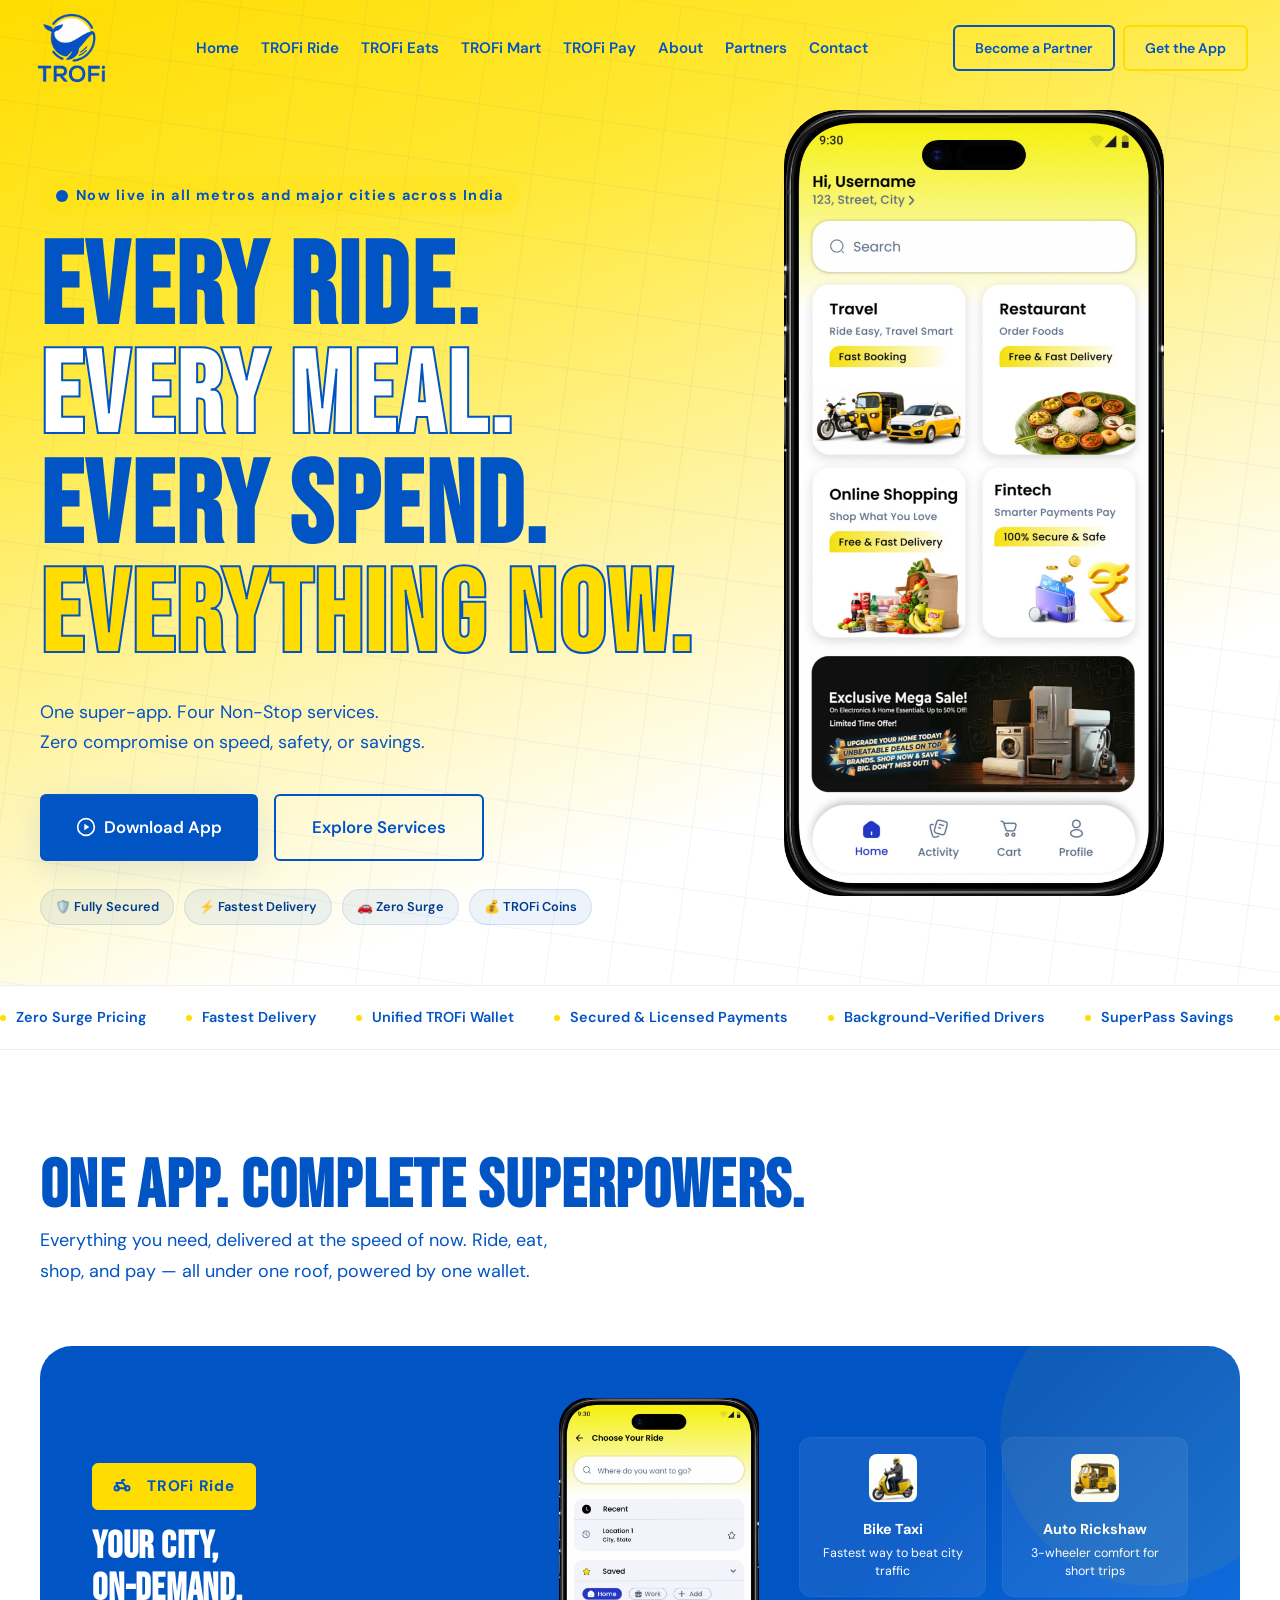
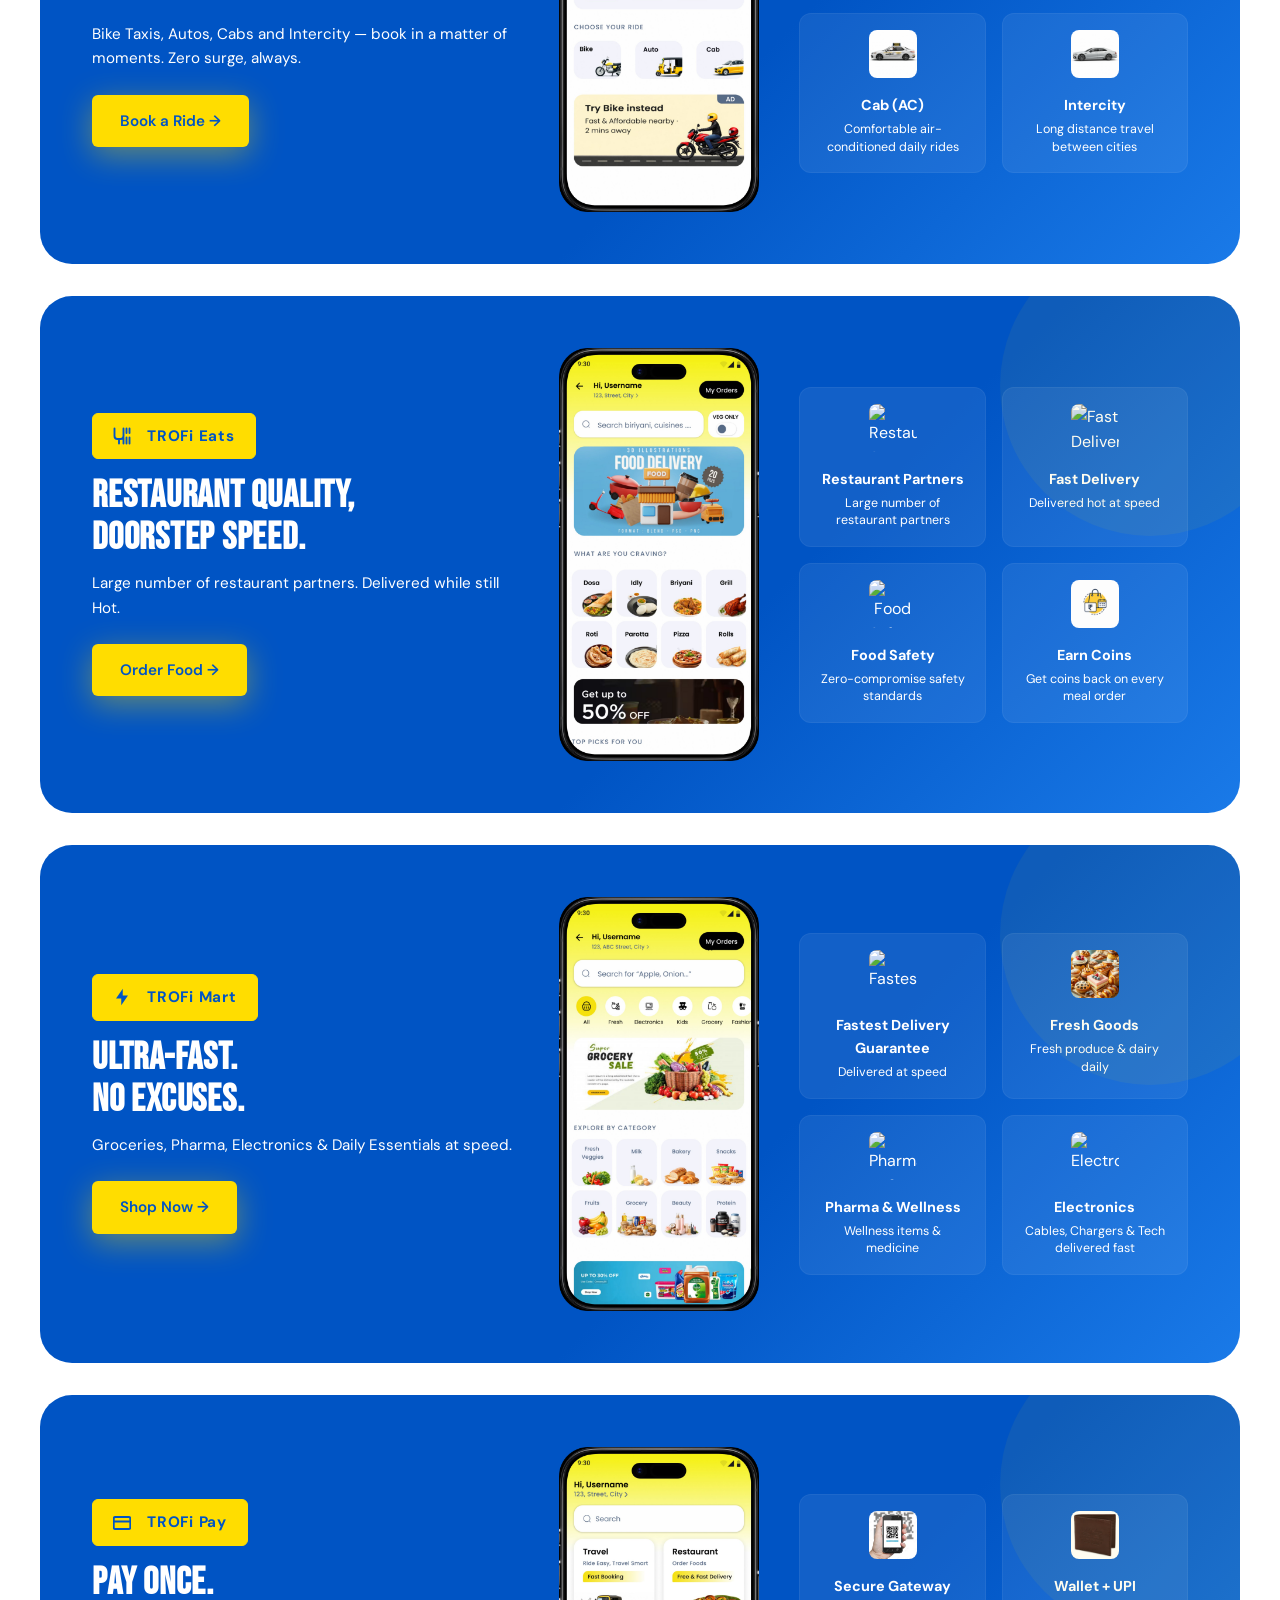
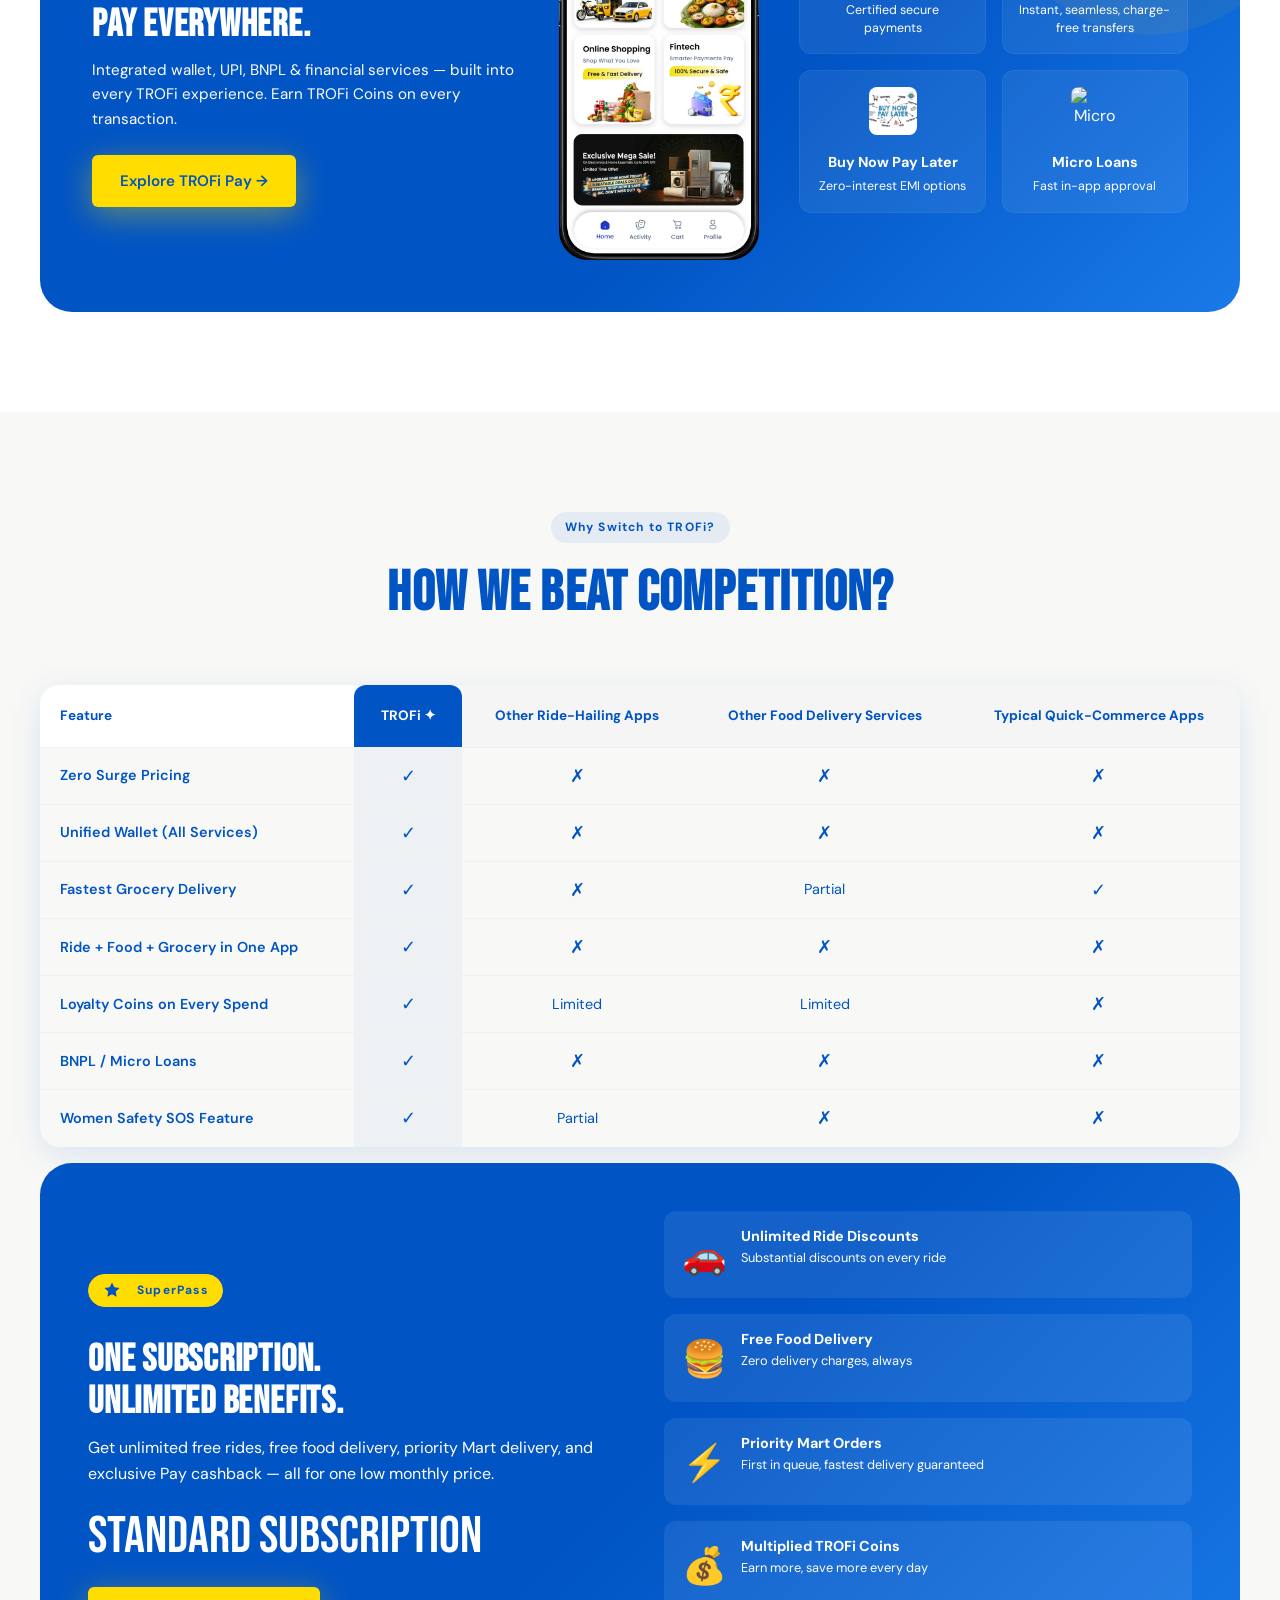
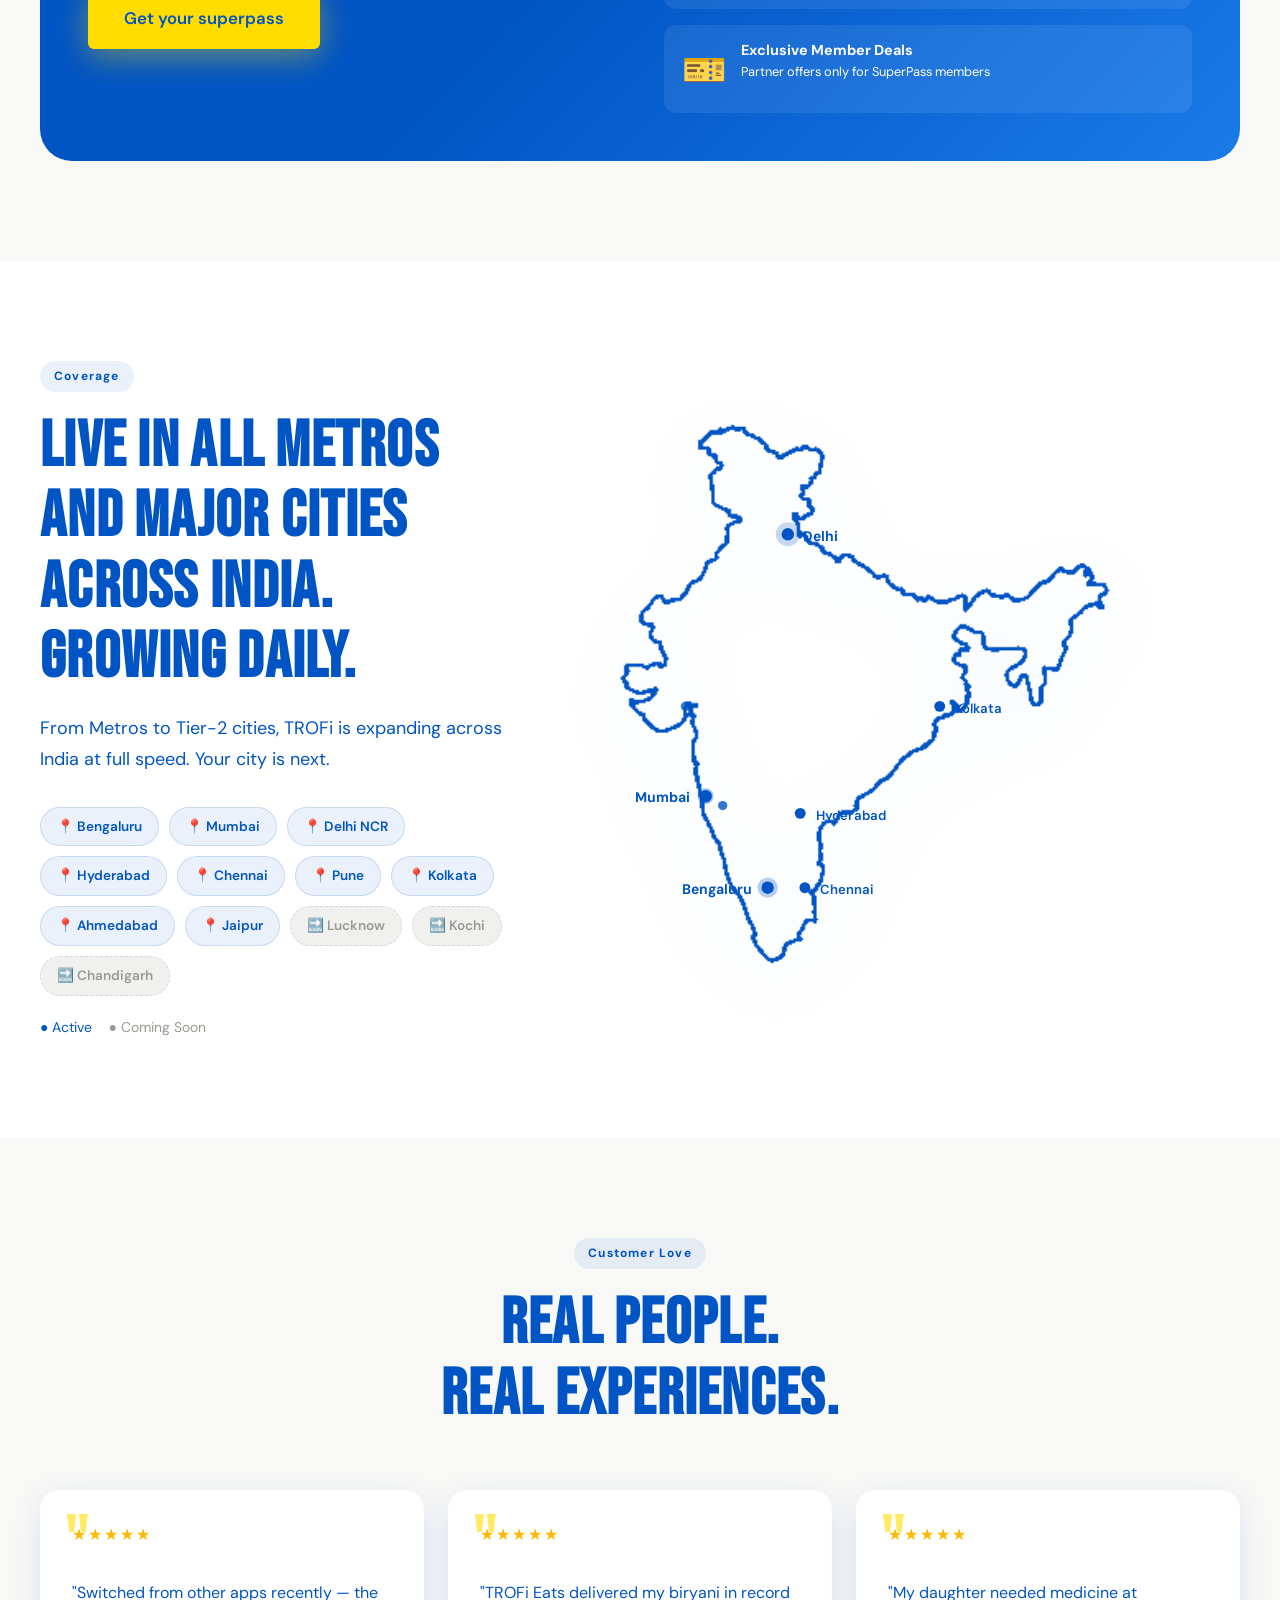
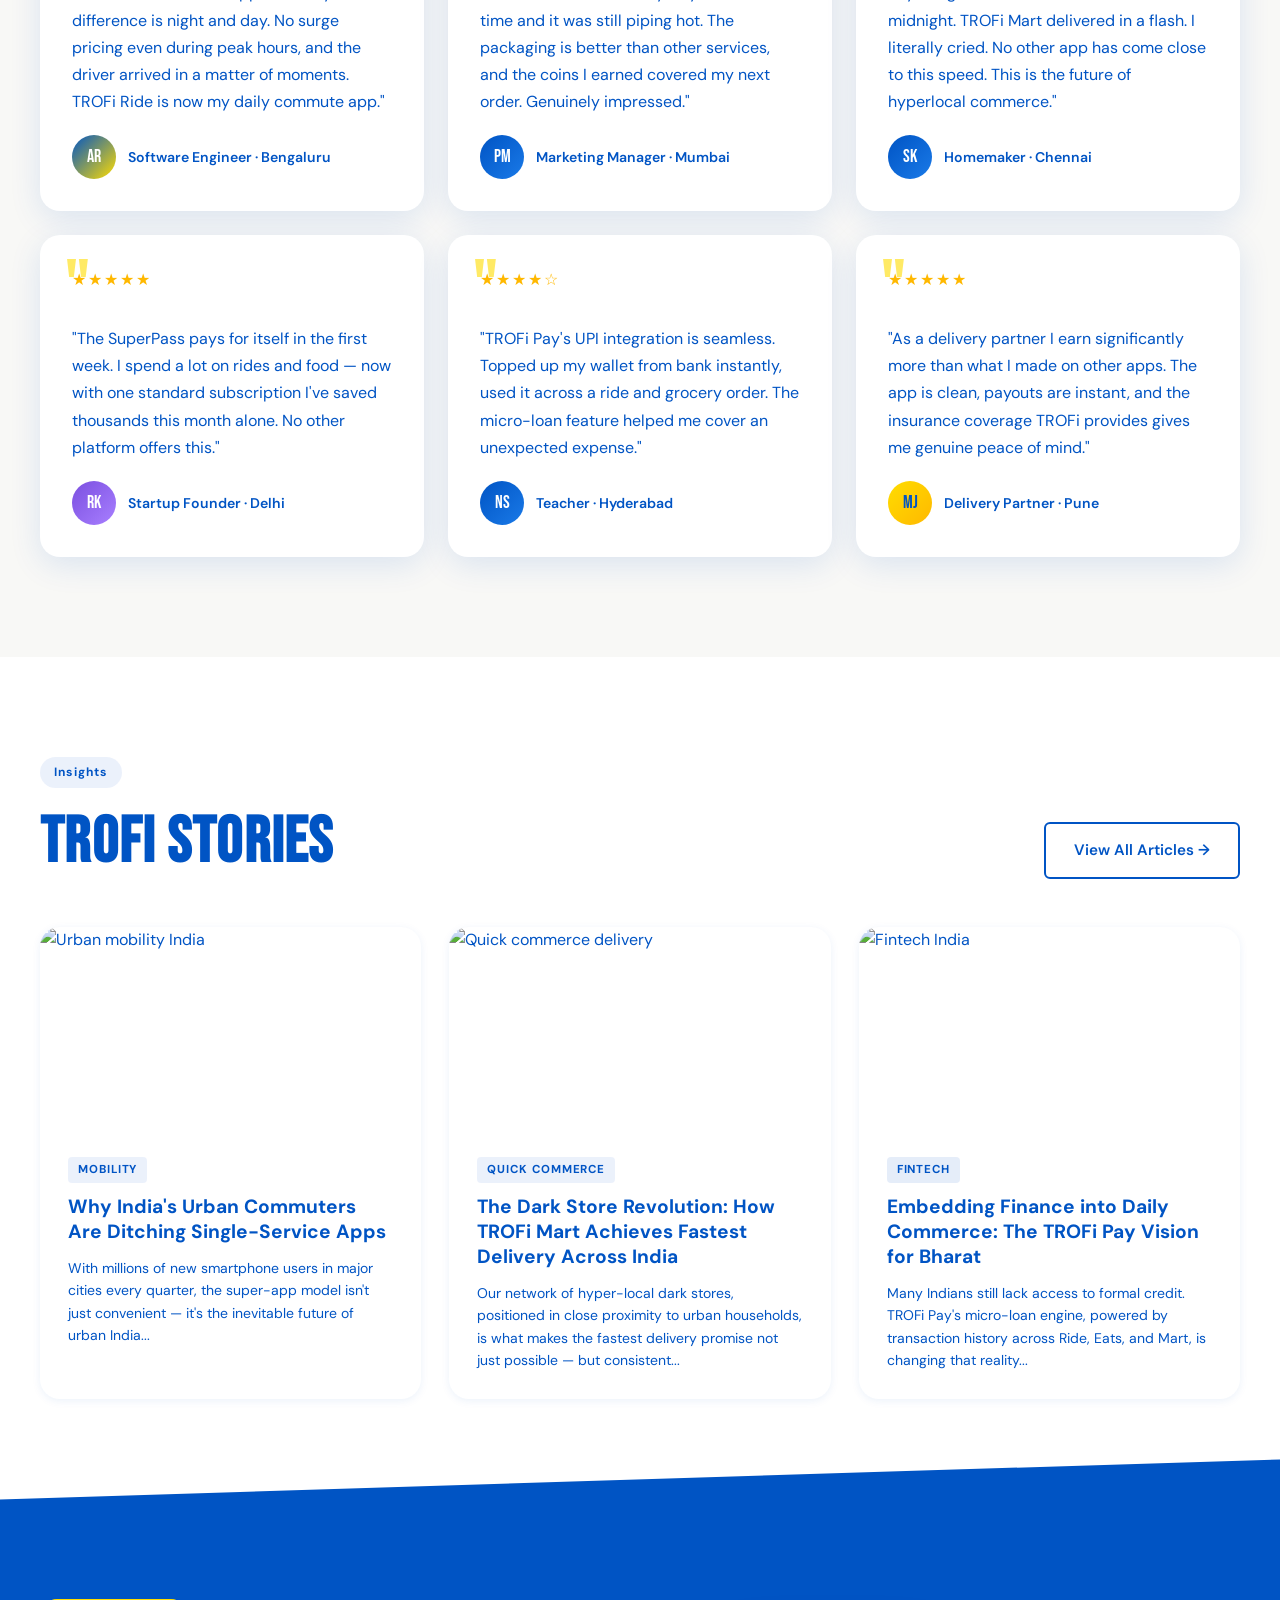
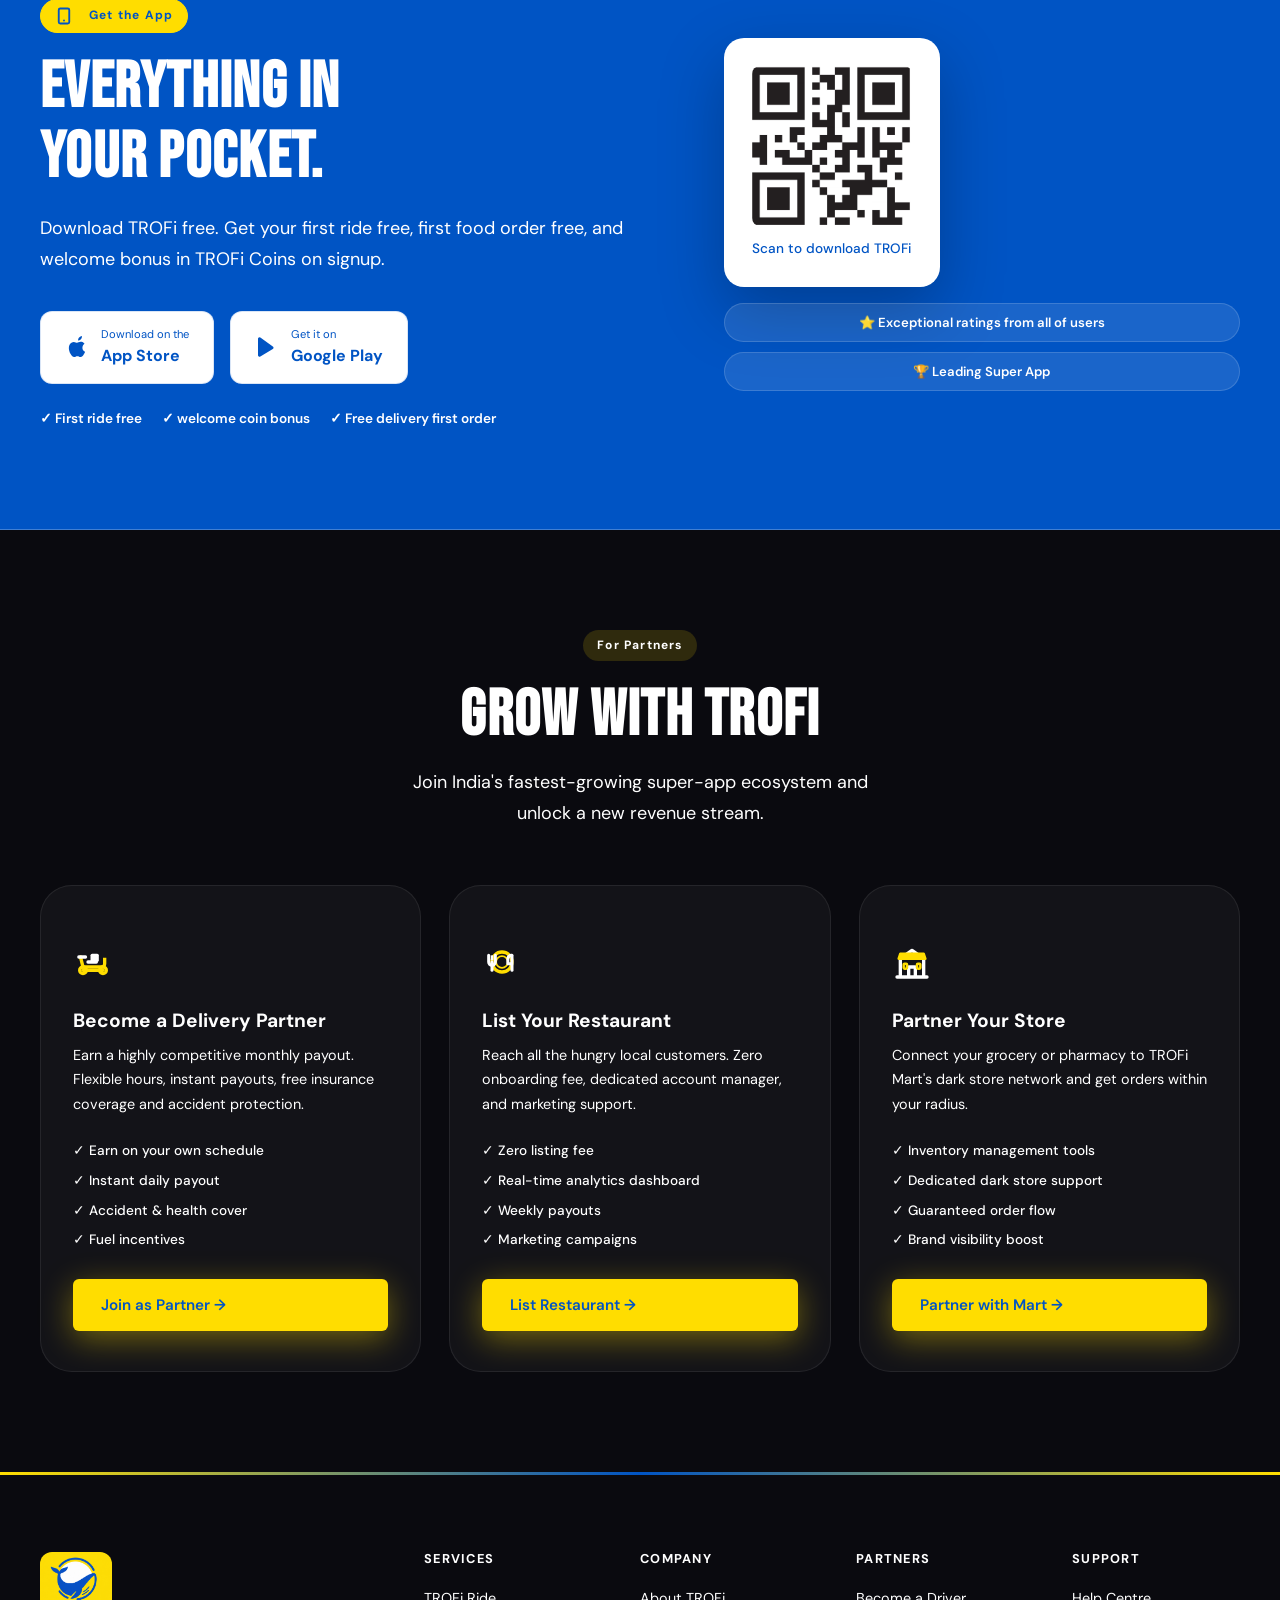
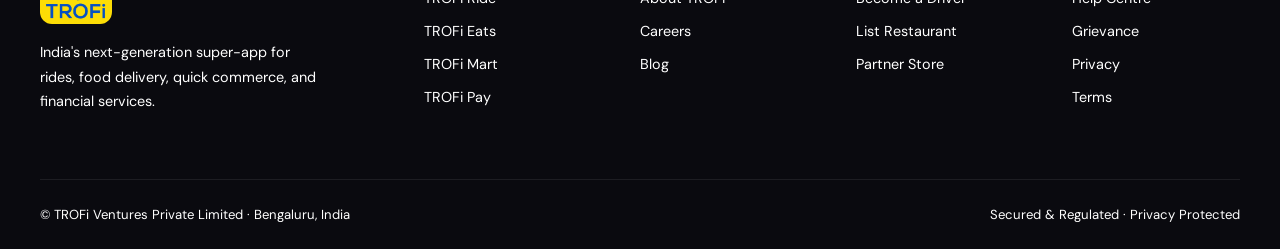
==== commit 1dfb8067: "Corrections done accordingly_2" ====
--- a/index.html
+++ b/index.html
@@ -126,7 +126,7 @@
         <div class="service-banner fade-up delay-1">
           <div class="service-banner-content">
             <div class="service-banner-text">
-              <div class="section-label"><span class="label-icon">🛵</span>TROFi Ride</div>
+              <div class="section-label"><svg width="14" height="14" viewBox="0 0 24 24" fill="none" stroke="currentColor" stroke-width="2.5" stroke-linecap="round" stroke-linejoin="round" class="label-icon-svg" style="vertical-align: middle; margin-right: 4px; display: inline-block;"><path d="M5 18a3 3 0 1 0 0-6 3 3 0 0 0 0 6z"/><path d="M19 18a3 3 0 1 0 0-6 3 3 0 0 0 0 6z"/><path d="M9.5 8h4L17 13v2H7l-2.5-7h5z"/><path d="M12 8V5a1 1 0 0 1 1-1h2"/></svg>TROFi Ride</div>
               <h3 class="display-card">Your City,<br/>On-Demand.</h3>
               <p>Bike Taxis, Autos, Cabs and Intercity — book in a matter of moments. Zero surge, always.</p>
               <a href="pages/ride.html" class="btn btn-primary">Book a Ride →</a>
@@ -147,7 +147,7 @@
         <div class="service-banner fade-up delay-2">
           <div class="service-banner-content">
             <div class="service-banner-text">
-              <div class="section-label"><span class="label-icon">🍔</span>TROFi Eats</div>
+              <div class="section-label"><svg width="14" height="14" viewBox="0 0 24 24" fill="none" stroke="currentColor" stroke-width="2.5" stroke-linecap="round" stroke-linejoin="round" class="label-icon-svg" style="vertical-align: middle; margin-right: 4px; display: inline-block;"><path d="M18 8V2M14 8V2M22 8V2M18 14v8M14 14v8M22 14v8M2 2v10c0 2.2 1.8 4 4 4h4c2.2 0 4-1.8 4-4V2M8 16v6"/></svg>TROFi Eats</div>
               <h3 class="display-card">Restaurant Quality,<br/>Doorstep Speed.</h3>
               <p>Large number of restaurant partners. Delivered while still Hot.</p>
               <a href="pages/eats.html" class="btn btn-primary">Order Food →</a>
@@ -168,7 +168,7 @@
         <div class="service-banner fade-up delay-3">
           <div class="service-banner-content">
             <div class="service-banner-text">
-              <div class="section-label"><span class="label-icon">⚡</span>TROFi Mart</div>
+              <div class="section-label"><svg width="14" height="14" viewBox="0 0 24 24" fill="currentColor" class="label-icon-svg" style="vertical-align: middle; margin-right: 4px; display: inline-block;"><path d="M13 10h7L11 23v-9H4L13 1z"/></svg>TROFi Mart</div>
               <h3 class="display-card">Ultra-Fast.<br/>No Excuses.</h3>
               <p>Groceries, Pharma, Electronics & Daily Essentials at speed.</p>
               <a href="pages/mart.html" class="btn btn-primary">Shop Now →</a>
@@ -189,7 +189,7 @@
         <div class="service-banner fade-up delay-4">
           <div class="service-banner-content">
             <div class="service-banner-text">
-              <div class="section-label"><span class="label-icon">💳</span>TROFi Pay</div>
+              <div class="section-label"><svg width="14" height="14" viewBox="0 0 24 24" fill="none" stroke="currentColor" stroke-width="2.5" stroke-linecap="round" stroke-linejoin="round" class="label-icon-svg" style="vertical-align: middle; margin-right: 4px; display: inline-block;"><rect x="1" y="4" width="22" height="16" rx="2" ry="2"/><line x1="1" y1="10" x2="23" y2="10"/></svg>TROFi Pay</div>
               <h3 class="display-card">Pay Once.<br/>Pay Everywhere.</h3>
               <p>Integrated wallet, UPI, BNPL & financial services — built into every TROFi experience. Earn TROFi Coins on every transaction.</p>
               <a href="pages/pay.html" class="btn btn-primary">Explore TROFi Pay →</a>
@@ -285,7 +285,7 @@
       <div class="superpass-section fade-up delay-2">
         <div class="superpass-card">
           <div class="superpass-left">
-            <div class="section-label" style="background:rgba(255,221,0,0.2);color:var(--yellow);">⭐ SuperPass</div>
+            <div class="section-label" style="background: var(--yellow) !important; color: var(--blue) !important; border: 1px solid var(--yellow) !important;"><svg width="14" height="14" viewBox="0 0 24 24" fill="currentColor" class="label-icon-svg" style="vertical-align: middle; margin-right: 4px; display: inline-block;"><polygon points="12 2 15.09 8.26 22 9.27 17 14.14 18.18 21.02 12 17.77 5.82 21.02 7 14.14 2 9.27 8.91 8.26 12 2"/></svg>SuperPass</div>
             <h3 class="display-card" style="color:#fff;margin:12px 0;">One Subscription.<br/>Unlimited Benefits.</h3>
             <p style="color:rgba(255,255,255,0.75);margin-bottom:24px;">Get unlimited free rides, free food delivery, priority Mart delivery, and exclusive Pay cashback — all for one low monthly price.</p>
             <div class="superpass-price">
@@ -504,7 +504,7 @@
     <div class="container">
       <div class="download-inner">
         <div class="download-content fade-up">
-          <div class="section-label" style="background: var(--yellow) !important; color: var(--blue) !important; border: 1px solid var(--yellow) !important;">📱 Get the App</div>
+          <div class="section-label" style="background: var(--yellow) !important; color: var(--blue) !important; border: 1px solid var(--yellow) !important;"><svg width="14" height="14" viewBox="0 0 24 24" fill="none" stroke="currentColor" stroke-width="2.5" stroke-linecap="round" stroke-linejoin="round" class="label-icon-svg" style="vertical-align: middle; margin-right: 4px; display: inline-block;"><rect x="5" y="2" width="14" height="20" rx="2" ry="2"/><line x1="12" y1="18" x2="12.01" y2="18"/></svg>Get the App</div>
           <h2 class="display-section" style="color:#fff;">Everything in<br/>Your Pocket.</h2>
           <p class="body-lg" style="color:rgba(255,255,255,0.75);margin:20px 0 36px;">Download TROFi free. Get your first ride free, first food order free, and welcome bonus in TROFi Coins on signup.</p>
           <div class="app-buttons">
--- a/css/main.css
+++ b/css/main.css
@@ -426,7 +426,6 @@
   font-size: 0.75rem;
   font-weight: 700;
   letter-spacing: 0.1em;
-  text-transform: uppercase;
   margin-bottom: 20px;
 }
 
@@ -1445,3 +1444,24 @@
   -webkit-text-fill-color: var(--blue) !important;
 }
 
+/* Explicit background and border for yellow section labels */
+.superpass-card .section-label,
+.download-section .section-label {
+  background: var(--yellow) !important;
+  border: 1px solid var(--yellow) !important;
+}
+
+/* Style SVG icons inside section labels */
+.section-label svg.label-icon-svg {
+  width: 18px !important;
+  height: 18px !important;
+  vertical-align: middle !important;
+  margin-right: 8px !important;
+  flex-shrink: 0 !important;
+}
+
+/* Prevent -webkit-text-fill-color from breaking SVG fills/strokes */
+svg, svg * {
+  -webkit-text-fill-color: initial !important;
+}
+
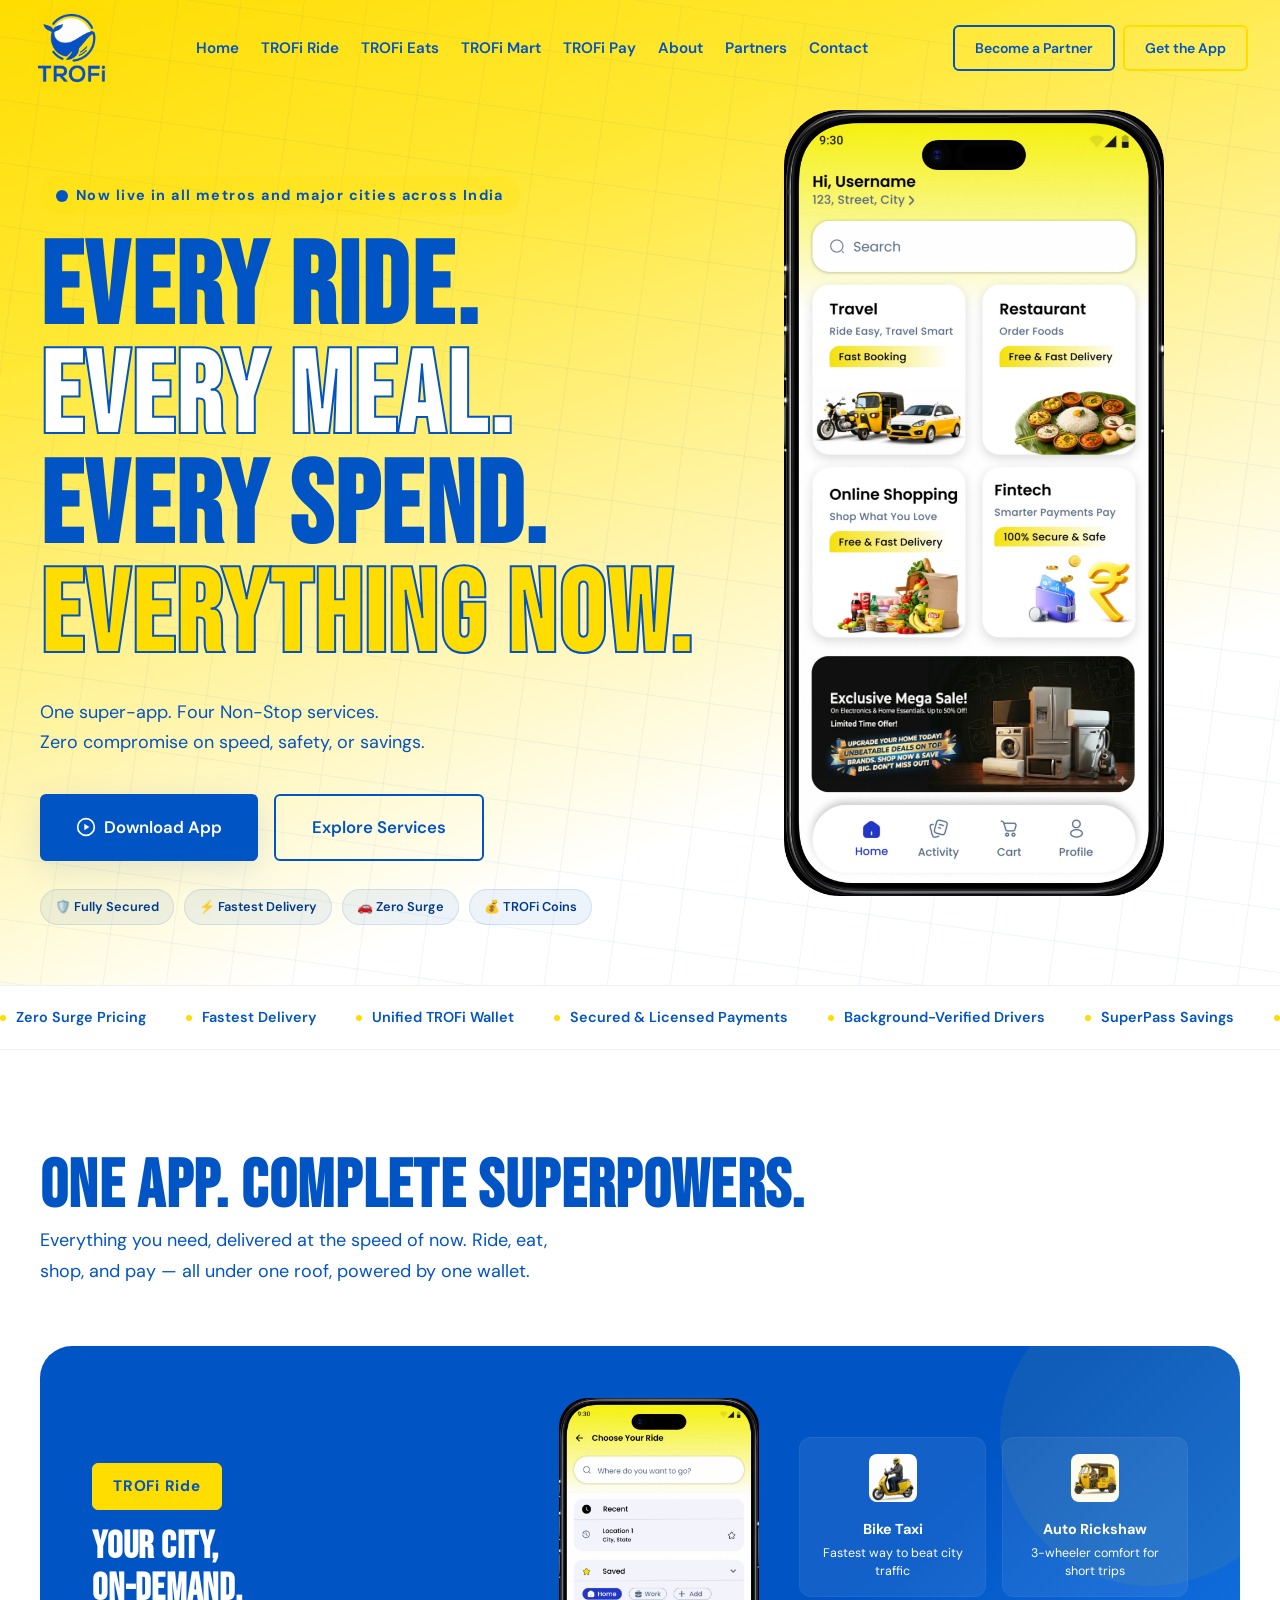
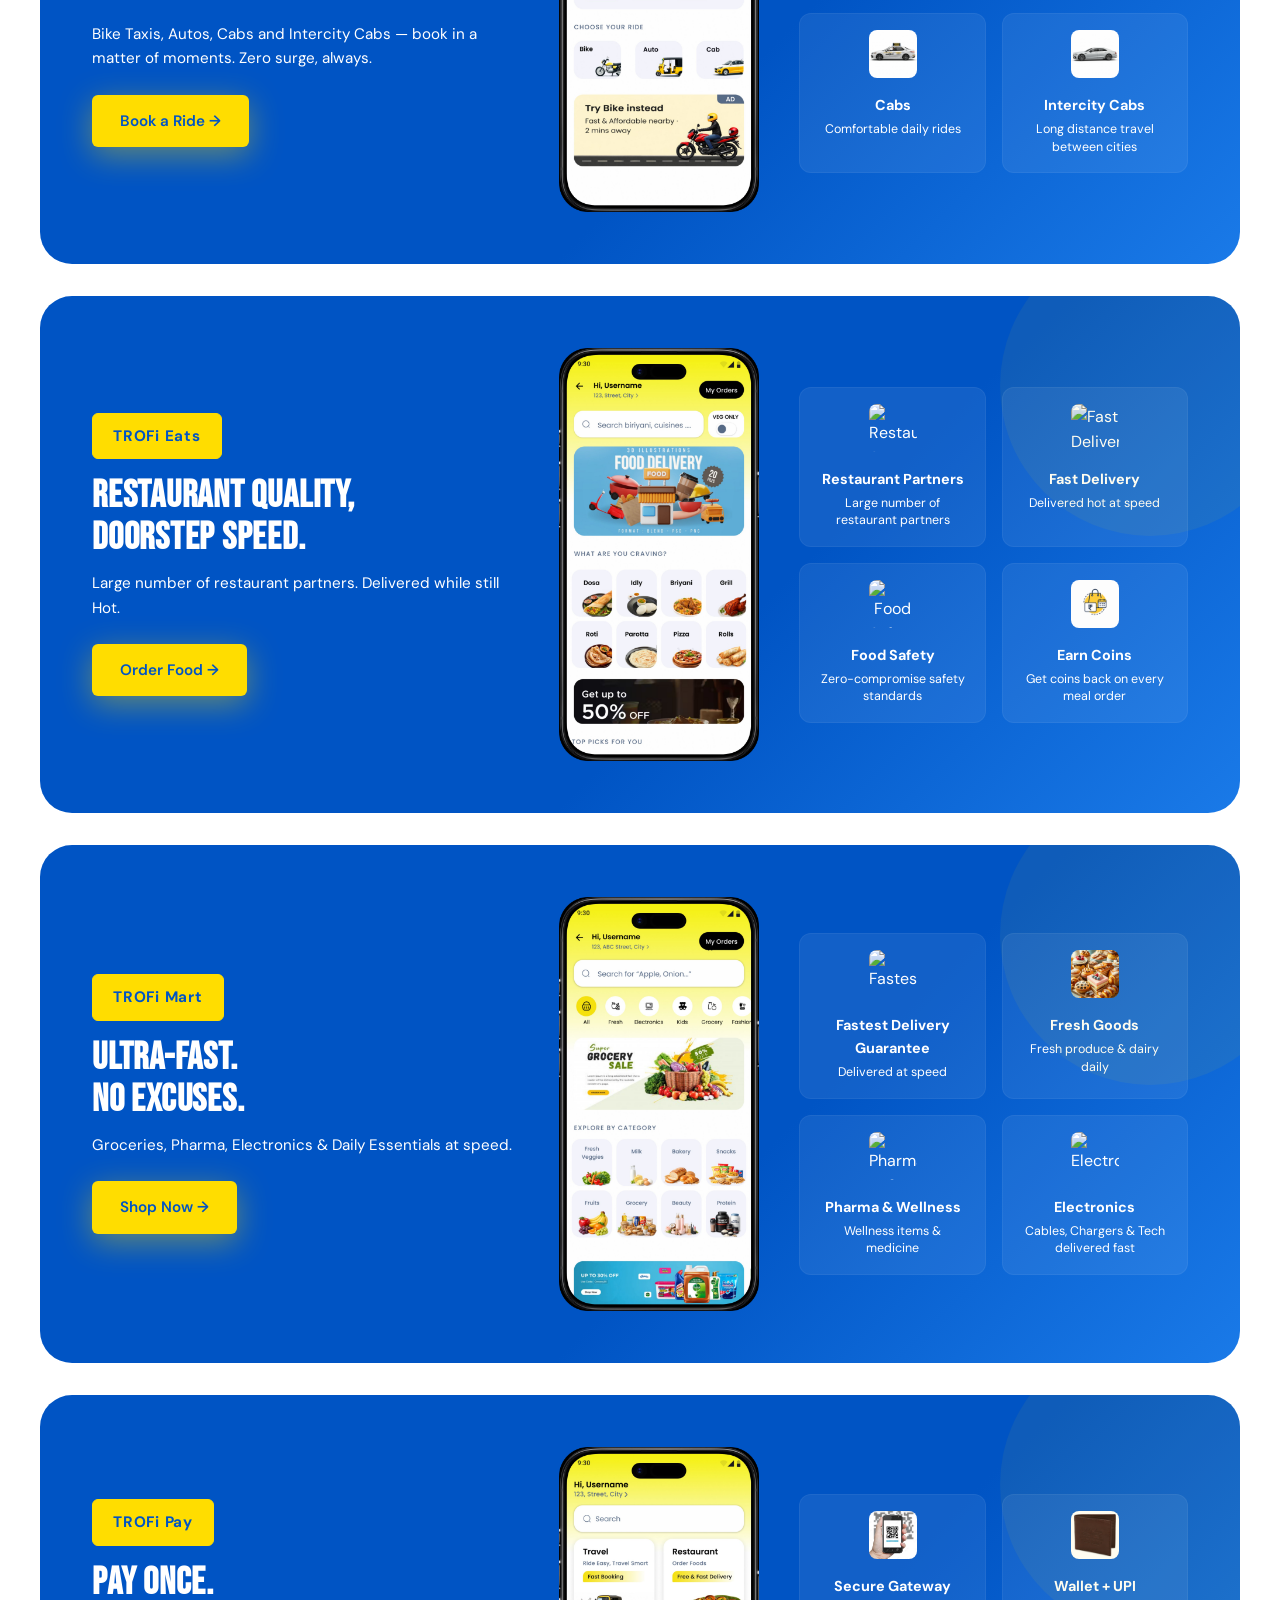
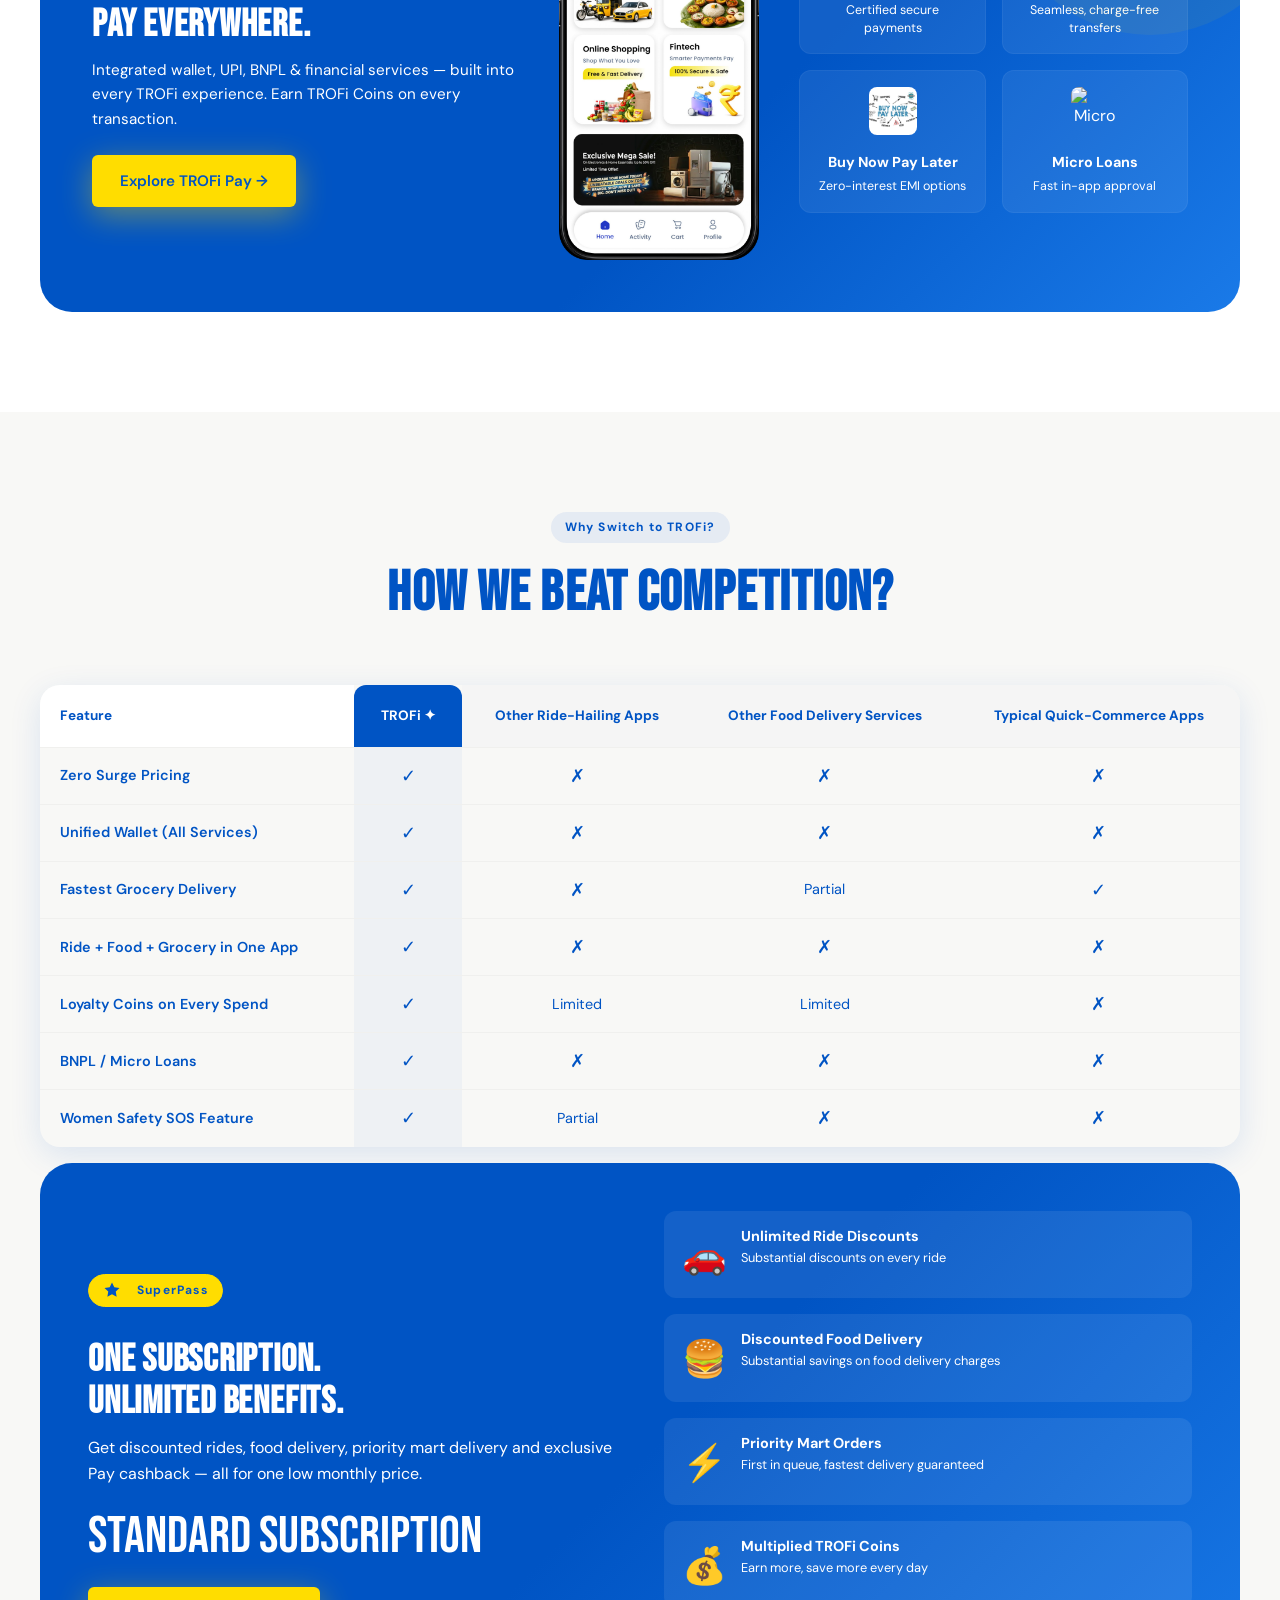
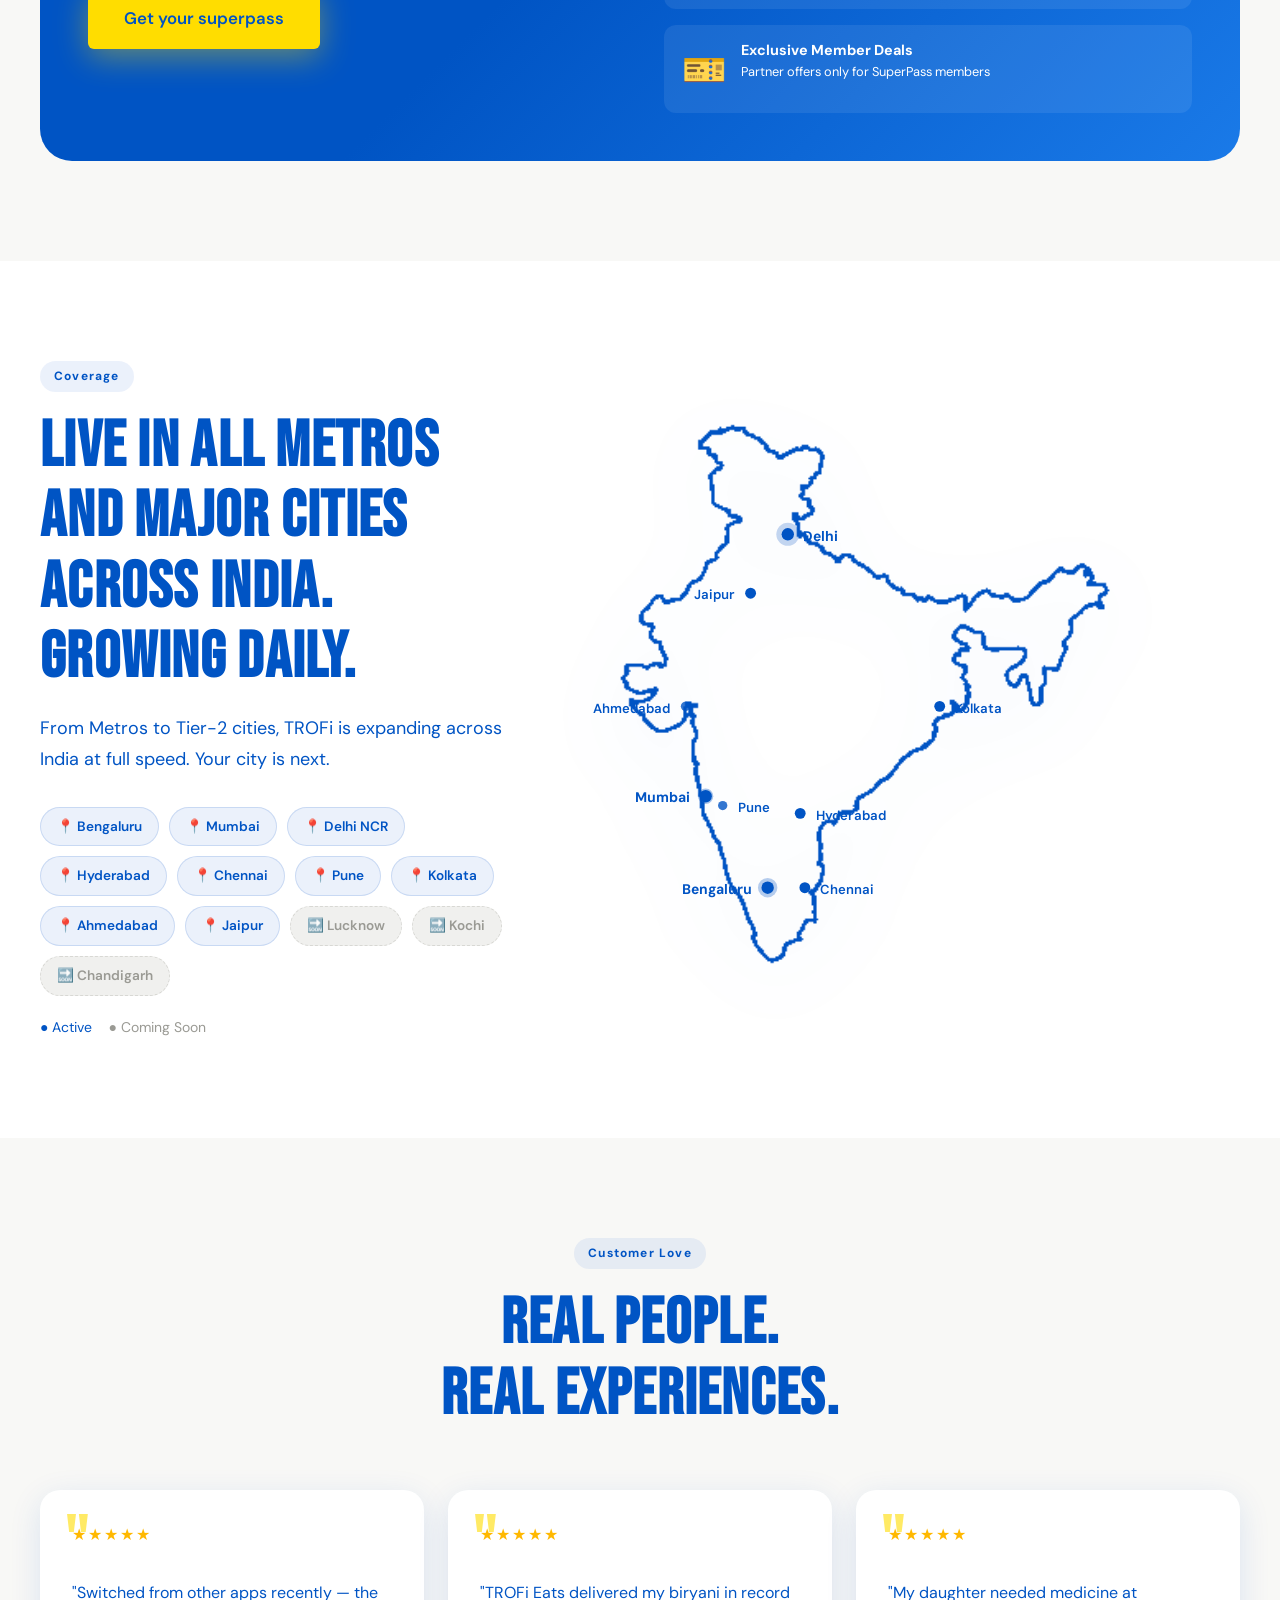
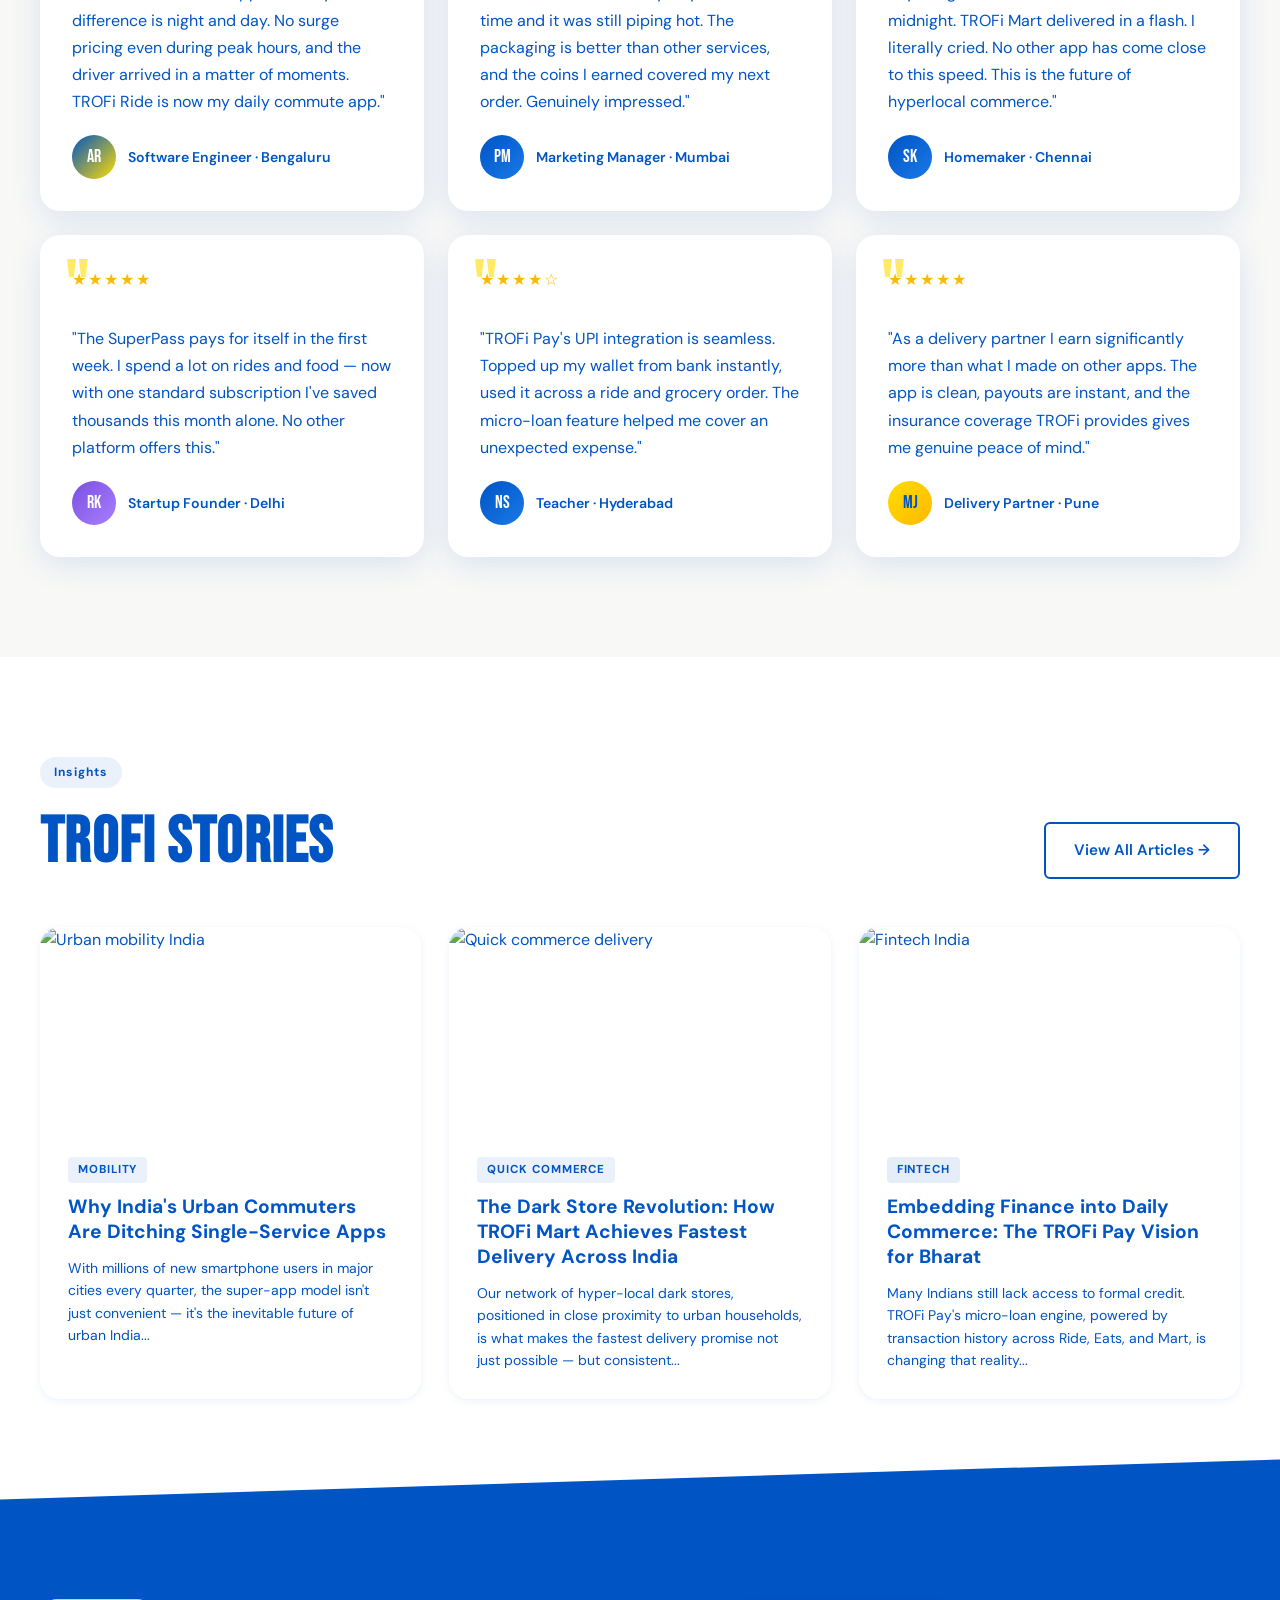
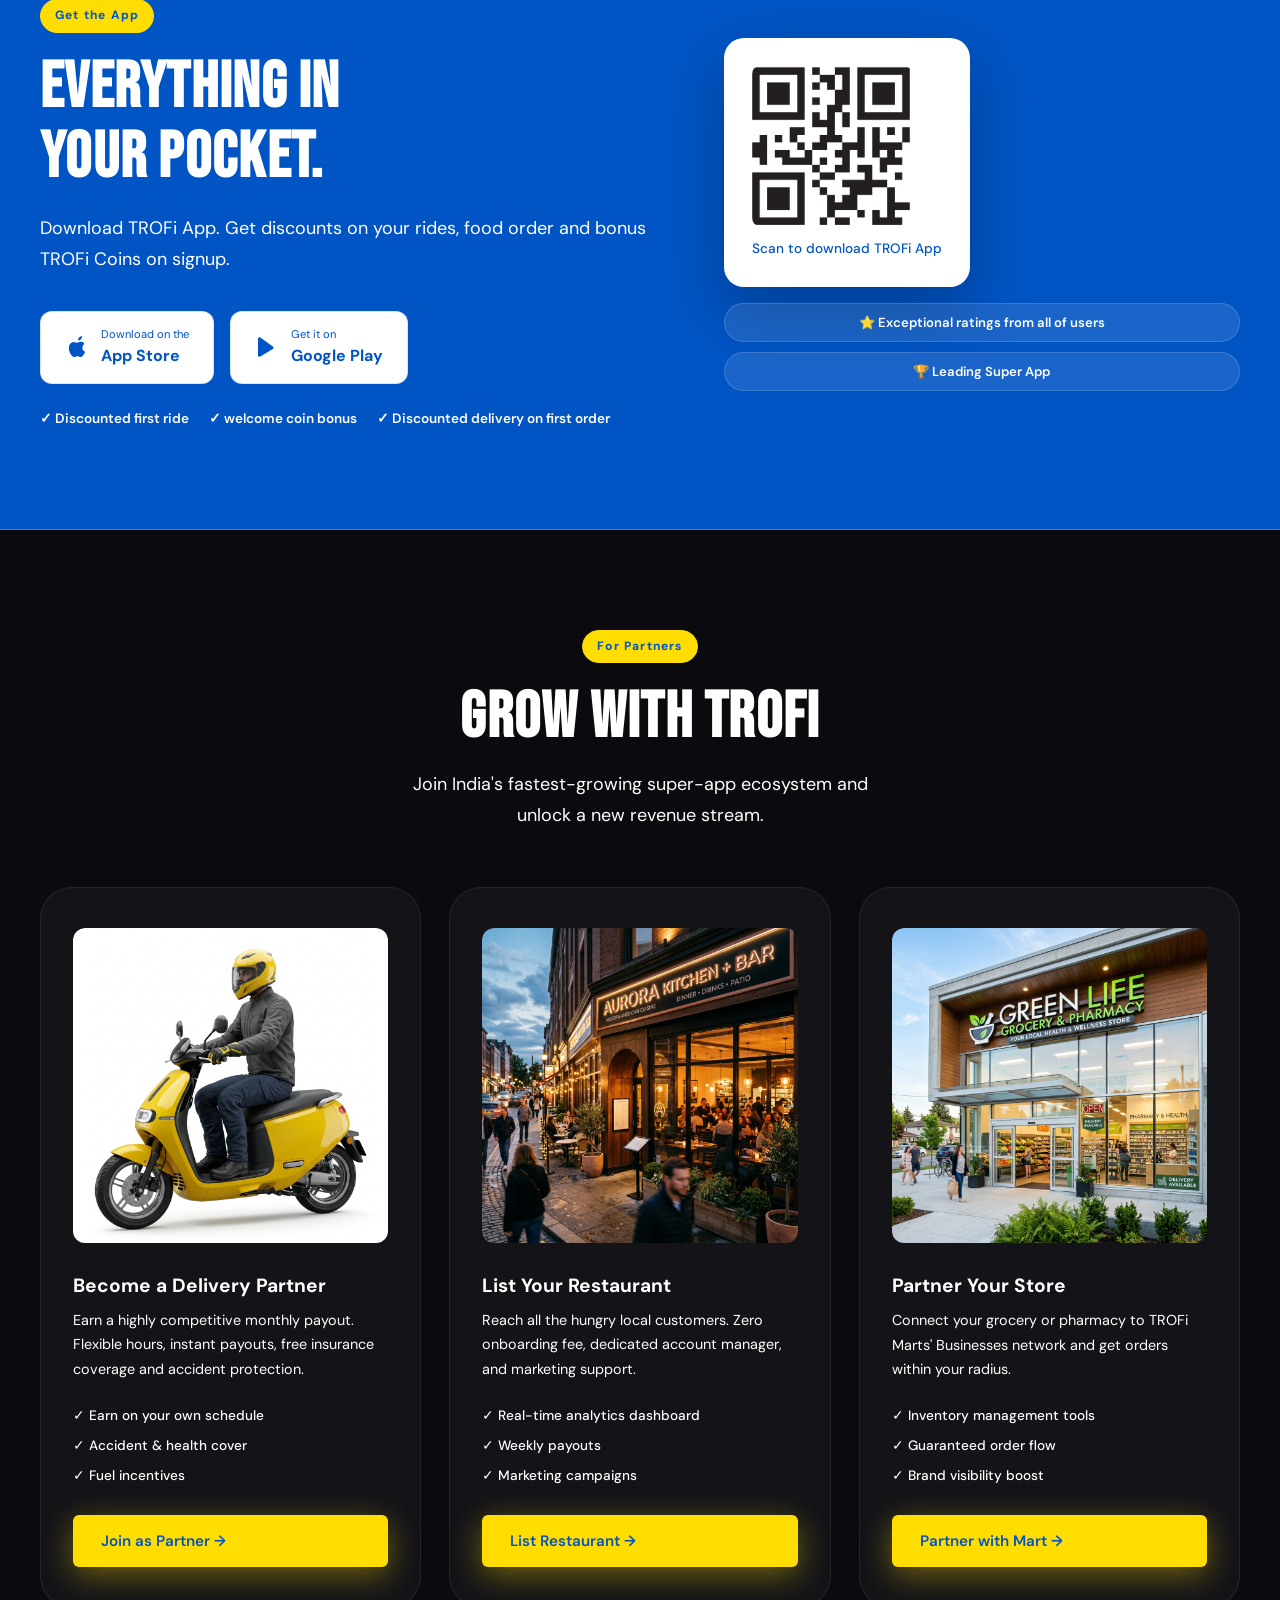
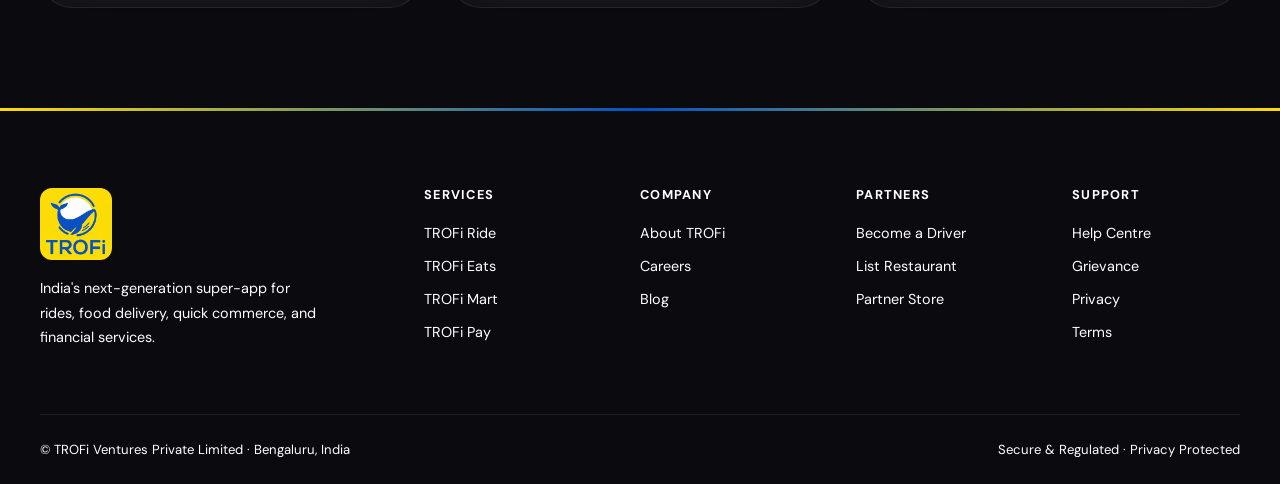
==== commit 9fd3119c: "Final changes made" ====
--- a/index.html
+++ b/index.html
@@ -87,6 +87,24 @@
         <div class="hero-visual slide-right delay-2">
           <div class="hero-phone-wrapper">
             <img src="assets/mockup-home.png" alt="TROFi Super App" class="hero-mockup-img" style="width:380px;height:auto;object-fit:contain;background:transparent;box-shadow:none;filter:none;display:block;" />
+            <!-- Interactive Offers Slider Overlay -->
+            <div class="mockup-slider-overlay">
+              <div class="mockup-slider-track">
+                <!-- Slide 1: Mart (Appliances Sale) -->
+                <a href="pages/mart.html" class="mockup-slide" data-index="0">
+                  <img src="assets/offer-slide-mart.png" alt="Exclusive Mega Sale" />
+                </a>
+                <!-- Slide 2: Ride (Ride Together) -->
+                <a href="pages/ride.html" class="mockup-slide" data-index="1">
+                  <img src="assets/offer-slide-ride.png" alt="TROFi Ride Offer" />
+                </a>
+                <!-- Slide 3: Eats (Starbucks Coffee Break) -->
+                <a href="pages/eats.html" class="mockup-slide" data-index="2">
+                  <img src="assets/offer-slide-eats.png" alt="Starbucks Coffee Break" />
+                </a>
+              </div>
+
+            </div>
           </div>
         </div>
       </div>
@@ -126,9 +144,9 @@
         <div class="service-banner fade-up delay-1">
           <div class="service-banner-content">
             <div class="service-banner-text">
-              <div class="section-label"><svg width="14" height="14" viewBox="0 0 24 24" fill="none" stroke="currentColor" stroke-width="2.5" stroke-linecap="round" stroke-linejoin="round" class="label-icon-svg" style="vertical-align: middle; margin-right: 4px; display: inline-block;"><path d="M5 18a3 3 0 1 0 0-6 3 3 0 0 0 0 6z"/><path d="M19 18a3 3 0 1 0 0-6 3 3 0 0 0 0 6z"/><path d="M9.5 8h4L17 13v2H7l-2.5-7h5z"/><path d="M12 8V5a1 1 0 0 1 1-1h2"/></svg>TROFi Ride</div>
+              <div class="section-label">TROFi Ride</div>
               <h3 class="display-card">Your City,<br/>On-Demand.</h3>
-              <p>Bike Taxis, Autos, Cabs and Intercity — book in a matter of moments. Zero surge, always.</p>
+              <p>Bike Taxis, Autos, Cabs and Intercity Cabs — book in a matter of moments. Zero surge, always.</p>
               <a href="pages/ride.html" class="btn btn-primary">Book a Ride →</a>
             </div>
             <div class="service-banner-mockup">
@@ -137,8 +155,8 @@
             <div class="service-banner-features">
               <div class="service-banner-feature"><img src="assets/bike-rider.png" class="feature-img" alt="Bike Taxi" /><div><strong>Bike Taxi</strong><small>Fastest way to beat city traffic</small></div></div>
               <div class="service-banner-feature"><img src="assets/auto-rider.png" class="feature-img" alt="Auto Rickshaw" /><div><strong>Auto Rickshaw</strong><small>3-wheeler comfort for short trips</small></div></div>
-              <div class="service-banner-feature"><img src="assets/cab-rider.png" class="feature-img" alt="Cab (AC)" /><div><strong>Cab (AC)</strong><small>Comfortable air-conditioned daily rides</small></div></div>
-              <div class="service-banner-feature"><img src="assets/intercity-rider.png" class="feature-img" alt="Intercity" /><div><strong>Intercity</strong><small>Long distance travel between cities</small></div></div>
+              <div class="service-banner-feature"><img src="assets/cab-rider.png" class="feature-img" alt="Cabs" /><div><strong>Cabs</strong><small>Comfortable daily rides</small></div></div>
+              <div class="service-banner-feature"><img src="assets/intercity-rider.png" class="feature-img" alt="Intercity Cabs" /><div><strong>Intercity Cabs</strong><small>Long distance travel between cities</small></div></div>
             </div>
           </div>
         </div>
@@ -147,7 +165,7 @@
         <div class="service-banner fade-up delay-2">
           <div class="service-banner-content">
             <div class="service-banner-text">
-              <div class="section-label"><svg width="14" height="14" viewBox="0 0 24 24" fill="none" stroke="currentColor" stroke-width="2.5" stroke-linecap="round" stroke-linejoin="round" class="label-icon-svg" style="vertical-align: middle; margin-right: 4px; display: inline-block;"><path d="M18 8V2M14 8V2M22 8V2M18 14v8M14 14v8M22 14v8M2 2v10c0 2.2 1.8 4 4 4h4c2.2 0 4-1.8 4-4V2M8 16v6"/></svg>TROFi Eats</div>
+              <div class="section-label">TROFi Eats</div>
               <h3 class="display-card">Restaurant Quality,<br/>Doorstep Speed.</h3>
               <p>Large number of restaurant partners. Delivered while still Hot.</p>
               <a href="pages/eats.html" class="btn btn-primary">Order Food →</a>
@@ -168,7 +186,7 @@
         <div class="service-banner fade-up delay-3">
           <div class="service-banner-content">
             <div class="service-banner-text">
-              <div class="section-label"><svg width="14" height="14" viewBox="0 0 24 24" fill="currentColor" class="label-icon-svg" style="vertical-align: middle; margin-right: 4px; display: inline-block;"><path d="M13 10h7L11 23v-9H4L13 1z"/></svg>TROFi Mart</div>
+              <div class="section-label">TROFi Mart</div>
               <h3 class="display-card">Ultra-Fast.<br/>No Excuses.</h3>
               <p>Groceries, Pharma, Electronics & Daily Essentials at speed.</p>
               <a href="pages/mart.html" class="btn btn-primary">Shop Now →</a>
@@ -189,7 +207,7 @@
         <div class="service-banner fade-up delay-4">
           <div class="service-banner-content">
             <div class="service-banner-text">
-              <div class="section-label"><svg width="14" height="14" viewBox="0 0 24 24" fill="none" stroke="currentColor" stroke-width="2.5" stroke-linecap="round" stroke-linejoin="round" class="label-icon-svg" style="vertical-align: middle; margin-right: 4px; display: inline-block;"><rect x="1" y="4" width="22" height="16" rx="2" ry="2"/><line x1="1" y1="10" x2="23" y2="10"/></svg>TROFi Pay</div>
+              <div class="section-label">TROFi Pay</div>
               <h3 class="display-card">Pay Once.<br/>Pay Everywhere.</h3>
               <p>Integrated wallet, UPI, BNPL & financial services — built into every TROFi experience. Earn TROFi Coins on every transaction.</p>
               <a href="pages/pay.html" class="btn btn-primary">Explore TROFi Pay →</a>
@@ -199,7 +217,7 @@
             </div>
             <div class="service-banner-features">
               <div class="service-banner-feature"><img src="assets/pay-scan-qr.png" class="feature-img" alt="Secure Gateway" /><div><strong>Secure Gateway</strong><small>Certified secure payments</small></div></div>
-              <div class="service-banner-feature"><img src="assets/pay-wallet.jpg" class="feature-img" alt="Wallet + UPI" /><div><strong>Wallet + UPI</strong><small>Instant, seamless, charge-free transfers</small></div></div>
+              <div class="service-banner-feature"><img src="assets/pay-wallet.jpg" class="feature-img" alt="Wallet + UPI" /><div><strong>Wallet + UPI</strong><small>Seamless, charge-free transfers</small></div></div>
               <div class="service-banner-feature"><img src="assets/pay-bnpl-card.png" class="feature-img" alt="Buy Now Pay Later" /><div><strong>Buy Now Pay Later</strong><small>Zero-interest EMI options</small></div></div>
               <div class="service-banner-feature"><img src="https://media.lendingkart.com/wp-content/uploads/2021/10/Micro-Loans-1024x538.jpg" class="feature-img" alt="Micro Loans" /><div><strong>Micro Loans</strong><small>Fast in-app approval</small></div></div>
             </div>
@@ -287,7 +305,7 @@
           <div class="superpass-left">
             <div class="section-label" style="background: var(--yellow) !important; color: var(--blue) !important; border: 1px solid var(--yellow) !important;"><svg width="14" height="14" viewBox="0 0 24 24" fill="currentColor" class="label-icon-svg" style="vertical-align: middle; margin-right: 4px; display: inline-block;"><polygon points="12 2 15.09 8.26 22 9.27 17 14.14 18.18 21.02 12 17.77 5.82 21.02 7 14.14 2 9.27 8.91 8.26 12 2"/></svg>SuperPass</div>
             <h3 class="display-card" style="color:#fff;margin:12px 0;">One Subscription.<br/>Unlimited Benefits.</h3>
-            <p style="color:rgba(255,255,255,0.75);margin-bottom:24px;">Get unlimited free rides, free food delivery, priority Mart delivery, and exclusive Pay cashback — all for one low monthly price.</p>
+            <p style="color:rgba(255,255,255,0.75);margin-bottom:24px;">Get discounted rides, food delivery, priority mart delivery and exclusive Pay cashback — all for one low monthly price.</p>
             <div class="superpass-price">
               <span class="price-new">Standard subscription</span>
             </div>
@@ -295,7 +313,7 @@
           </div>
           <div class="superpass-right">
             <div class="superpass-benefit"><span class="benefit-icon">🚗</span><div><strong>Unlimited Ride Discounts</strong><p>Substantial discounts on every ride</p></div></div>
-            <div class="superpass-benefit"><span class="benefit-icon">🍔</span><div><strong>Free Food Delivery</strong><p>Zero delivery charges, always</p></div></div>
+            <div class="superpass-benefit"><span class="benefit-icon">🍔</span><div><strong>Discounted Food Delivery</strong><p>Substantial savings on food delivery charges</p></div></div>
             <div class="superpass-benefit"><span class="benefit-icon">⚡</span><div><strong>Priority Mart Orders</strong><p>First in queue, fastest delivery guaranteed</p></div></div>
             <div class="superpass-benefit"><span class="benefit-icon">💰</span><div><strong>Multiplied TROFi Coins</strong><p>Earn more, save more every day</p></div></div>
             <div class="superpass-benefit"><span class="benefit-icon">🎫</span><div><strong>Exclusive Member Deals</strong><p>Partner offers only for SuperPass members</p></div></div>
@@ -366,11 +384,17 @@
             <text x="177" y="338" font-family="DM Sans, sans-serif" font-size="8.5" fill="#0054C4" font-weight="600">Chennai</text>
             <!-- Pune -->
             <circle cx="114" cy="281" r="3" fill="#0054C4" opacity="0.8"/>
+            <text x="124" y="285" font-family="DM Sans, sans-serif" font-size="8.5" fill="#0054C4" font-weight="600">Pune</text>
             <!-- Kolkata -->
             <circle cx="254" cy="217" r="3.5" fill="#0054C4"/>
             <text x="264" y="221" font-family="DM Sans, sans-serif" font-size="8.5" fill="#0054C4" font-weight="600">Kolkata</text>
             <!-- Ahmedabad -->
             <circle cx="90" cy="217" r="3" fill="#0054C4" opacity="0.8"/>
+            <text x="80" y="221" text-anchor="end" font-family="DM Sans, sans-serif" font-size="8.5" fill="#0054C4" font-weight="600">Ahmedabad</text>
+            <!-- Jaipur -->
+            <circle cx="132" cy="144" r="3.5" fill="#0054C4"/>
+            <text x="122" y="148" text-anchor="end" font-family="DM Sans, sans-serif" font-size="8.5" fill="#0054C4" font-weight="600">Jaipur</text>
+          </svg>
         </div>
       </div>
     </div>
@@ -504,9 +528,9 @@
     <div class="container">
       <div class="download-inner">
         <div class="download-content fade-up">
-          <div class="section-label" style="background: var(--yellow) !important; color: var(--blue) !important; border: 1px solid var(--yellow) !important;"><svg width="14" height="14" viewBox="0 0 24 24" fill="none" stroke="currentColor" stroke-width="2.5" stroke-linecap="round" stroke-linejoin="round" class="label-icon-svg" style="vertical-align: middle; margin-right: 4px; display: inline-block;"><rect x="5" y="2" width="14" height="20" rx="2" ry="2"/><line x1="12" y1="18" x2="12.01" y2="18"/></svg>Get the App</div>
+          <div class="section-label" style="background: var(--yellow) !important; color: var(--blue) !important; border: 1px solid var(--yellow) !important;">Get the App</div>
           <h2 class="display-section" style="color:#fff;">Everything in<br/>Your Pocket.</h2>
-          <p class="body-lg" style="color:rgba(255,255,255,0.75);margin:20px 0 36px;">Download TROFi free. Get your first ride free, first food order free, and welcome bonus in TROFi Coins on signup.</p>
+          <p class="body-lg" style="color:rgba(255,255,255,0.75);margin:20px 0 36px;">Download TROFi App. Get discounts on your rides, food order and bonus TROFi Coins on signup.</p>
           <div class="app-buttons">
             <a href="#" class="app-btn">
               <span class="app-btn-icon" style="display:flex;align-items:center;justify-content:center;"><svg width="24" height="24" viewBox="0 0 24 24" fill="currentColor" style="vertical-align: middle;"><path d="M18.71 19.5c-.83 1.24-1.71 2.45-3.05 2.47-1.34.03-1.77-.79-3.29-.79-1.53 0-2 .77-3.27.82-1.31.05-2.3-1.32-3.14-2.53C4.25 17 2.94 12.45 4.7 9.39c.87-1.52 2.43-2.48 4.12-2.51 1.28-.02 2.5.87 3.29.87.78 0 2.26-1.07 3.81-.91.65.03 2.47.26 3.64 1.98-.09.06-2.17 1.28-2.15 3.81.03 3.02 2.65 4.03 2.68 4.04-.03.07-.42 1.44-1.38 2.83M15.97 4.17c.66-.81 1.11-1.93.99-3.06-.96.04-2.13.64-2.82 1.45-.6.7-1.13 1.84-.99 2.94.75 0 1.93-.56 2.82-1.33z"/></svg></span>
@@ -524,9 +548,9 @@
             </a>
           </div>
           <div class="download-perks">
-            <div class="perk">✓ First ride free</div>
+            <div class="perk">✓ Discounted first ride</div>
             <div class="perk">✓ welcome coin bonus</div>
-            <div class="perk">✓ Free delivery first order</div>
+            <div class="perk">✓ Discounted delivery on first order</div>
           </div>
         </div>
         <div class="download-phone slide-right delay-2">
@@ -534,7 +558,7 @@
             <div class="qr-placeholder">
               <img src="assets/qr-code.png" alt="TROFi QR Code" style="width: 100%; height: 100%; object-fit: contain; display: block;" />
             </div>
-            <p style="text-align:center;font-size:0.85rem;color:var(--gray-4);margin-top:12px;font-weight:500;">Scan to download TROFi</p>
+            <p style="text-align:center;font-size:0.85rem;color:var(--gray-4);margin-top:12px;font-weight:500;">Scan to download TROFi App</p>
           </div>
           <div class="download-stat-pills">
             <div class="dl-pill">⭐ Exceptional ratings from all of users</div>
@@ -549,29 +573,19 @@
   <section class="section partner-section" style="background:var(--dark);">
     <div class="container">
       <div class="section-header fade-up" style="text-align:center;margin-bottom:56px;">
-        <div class="section-label" style="background:rgba(255,221,0,0.15);color:var(--yellow);margin:0 auto 20px;">For Partners</div>
+        <div class="section-label" style="background: var(--yellow) !important; color: var(--blue) !important; border: 1px solid var(--yellow) !important; margin: 0 auto 20px;">For Partners</div>
         <h2 class="display-section" style="color:#fff;">Grow with TROFi</h2>
         <p class="body-lg" style="color:rgba(255,255,255,0.6);max-width:500px;margin:16px auto 0;">Join India's fastest-growing super-app ecosystem and unlock a new revenue stream.</p>
       </div>
       <div class="partner-grid">
         <div class="partner-card fade-up delay-1">
           <div class="partner-icon">
-            <svg width="40" height="40" viewBox="0 0 24 24" fill="none" xmlns="http://www.w3.org/2000/svg" style="vertical-align: middle;">
-              <circle cx="6" cy="17" r="2" stroke="var(--yellow)" stroke-width="2" fill="none"/>
-              <circle cx="18" cy="17" r="2" stroke="var(--yellow)" stroke-width="2" fill="none"/>
-              <path d="M6 17h12" stroke="var(--yellow)" stroke-width="2" stroke-linecap="round"/>
-              <path d="M6 15h11c1.1 0 2-.9 2-2V9.5" stroke="var(--yellow)" stroke-width="2" stroke-linejoin="round"/>
-              <path d="M6 15L4.5 9" stroke="var(--yellow)" stroke-width="2" stroke-linecap="round"/>
-              <path d="M3.5 9h4" stroke="#FFF" stroke-width="2" stroke-linecap="round"/>
-              <path d="M9 12h5" stroke="#FFF" stroke-width="2" stroke-linecap="round"/>
-              <rect x="10.5" y="7" width="5" height="5" rx="1" fill="#FFF"/>
-            </svg>
+            <img src="assets/partner-scooter.png" alt="Delivery Partner on Scooter" style="width:100%;height:auto;aspect-ratio:1/1;object-fit:cover;border-radius:12px;margin-bottom:12px;"/>
           </div>
           <h3>Become a Delivery Partner</h3>
           <p>Earn a highly competitive monthly payout. Flexible hours, instant payouts, free insurance coverage and accident protection.</p>
           <ul class="partner-perks">
             <li>✓ Earn on your own schedule</li>
-            <li>✓ Instant daily payout</li>
             <li>✓ Accident & health cover</li>
             <li>✓ Fuel incentives</li>
           </ul>
@@ -579,23 +593,11 @@
         </div>
         <div class="partner-card fade-up delay-2">
           <div class="partner-icon">
-            <svg width="40" height="40" viewBox="0 0 24 24" fill="none" xmlns="http://www.w3.org/2000/svg" style="vertical-align: middle;">
-              <!-- Plate in the center -->
-              <circle cx="12" cy="12" r="6" stroke="var(--yellow)" stroke-width="2" fill="none"/>
-              <circle cx="12" cy="12" r="3.5" stroke="var(--yellow)" stroke-width="1" fill="none"/>
-              <!-- Fork on the left -->
-              <path d="M4 8v4c0 1.1.9 2 2 2h0c1.1 0 2-.9 2-2V8" stroke="#FFF" stroke-width="1.8" stroke-linecap="round" stroke-linejoin="round"/>
-              <path d="M6 12v5" stroke="#FFF" stroke-width="1.8" stroke-linecap="round"/>
-              <path d="M6 8v3" stroke="#FFF" stroke-width="1.5"/>
-              <!-- Knife on the right -->
-              <path d="M18 8v9" stroke="#FFF" stroke-width="1.8" stroke-linecap="round"/>
-              <path d="M18 8c-1.5 0-2.5 1-2.5 2.5V13H18" fill="none" stroke="#FFF" stroke-width="1.8" stroke-linejoin="round"/>
-            </svg>
+            <img src="assets/partner-restaurant.png" alt="Restaurant Partner" style="width:100%;height:auto;aspect-ratio:1/1;object-fit:cover;border-radius:12px;margin-bottom:12px;"/>
           </div>
           <h3>List Your Restaurant</h3>
           <p>Reach all the hungry local customers. Zero onboarding fee, dedicated account manager, and marketing support.</p>
           <ul class="partner-perks">
-            <li>✓ Zero listing fee</li>
             <li>✓ Real-time analytics dashboard</li>
             <li>✓ Weekly payouts</li>
             <li>✓ Marketing campaigns</li>
@@ -604,24 +606,12 @@
         </div>
         <div class="partner-card fade-up delay-3">
           <div class="partner-icon">
-            <svg width="40" height="40" viewBox="0 0 24 24" fill="none" xmlns="http://www.w3.org/2000/svg" style="vertical-align: middle;">
-              <!-- Building outline -->
-              <path d="M3 21h18" stroke="#FFF" stroke-width="2" stroke-linecap="round"/>
-              <path d="M5 21V10l7-5 7 5v11" stroke="#FFF" stroke-width="2" stroke-linejoin="round"/>
-              <!-- Awning -->
-              <path d="M4 10h16l-1-3H5l-1 3Z" fill="var(--yellow)" stroke="var(--yellow)" stroke-width="1.5" stroke-linejoin="round"/>
-              <!-- Door -->
-              <path d="M10 21v-6h4v6" stroke="#FFF" stroke-width="2" stroke-linejoin="round"/>
-              <!-- Window -->
-              <rect x="7" y="13" width="2" height="3" rx="0.5" stroke="var(--yellow)" stroke-width="1.5" fill="none"/>
-              <rect x="15" y="13" width="2" height="3" rx="0.5" stroke="var(--yellow)" stroke-width="1.5" fill="none"/>
-            </svg>
+            <img src="assets/partner-store.png" alt="Store Partner" style="width:100%;height:auto;aspect-ratio:1/1;object-fit:cover;border-radius:12px;margin-bottom:12px;"/>
           </div>
           <h3>Partner Your Store</h3>
-          <p>Connect your grocery or pharmacy to TROFi Mart's dark store network and get orders within your radius.</p>
+          <p>Connect your grocery or pharmacy to TROFi Marts' Businesses network and get orders within your radius.</p>
           <ul class="partner-perks">
             <li>✓ Inventory management tools</li>
-            <li>✓ Dedicated dark store support</li>
             <li>✓ Guaranteed order flow</li>
             <li>✓ Brand visibility boost</li>
           </ul>
@@ -668,7 +658,7 @@
       </div>
       <div class="footer-bottom">
         <p>© TROFi Ventures Private Limited · Bengaluru, India</p>
-        <p>Secured & Regulated · Privacy Protected</p>
+        <p>Secure & Regulated · Privacy Protected</p>
       </div>
     </div>
   </footer>
--- a/css/main.css
+++ b/css/main.css
@@ -358,25 +358,30 @@
   background-size: 640px;
   background-repeat: repeat;
   mix-blend-mode: multiply;
-  opacity: 0.06;
+  opacity: 0.10;
   pointer-events: none;
 }
 
-/* Breadcrumb Navigation */
 .breadcrumb {
   display: flex;
   align-items: center;
   gap: 8px;
   font-size: 0.82rem;
-  color: rgba(0,30,80,0.5);
+  color: var(--blue-deeper) !important;
   margin-bottom: 20px;
+  font-weight: 700;
 }
 .breadcrumb a {
-  color: rgba(0,30,80,0.5);
+  color: var(--blue-deeper) !important;
+  font-weight: 700;
   transition: var(--transition);
 }
 .breadcrumb a:hover {
-  color: var(--blue);
+  color: var(--blue) !important;
+}
+.breadcrumb span {
+  color: var(--blue-deeper) !important;
+  font-weight: 700;
 }
 
 /* Hero Tag Pill */
@@ -397,21 +402,22 @@
 
 .hero-eats-doodle {
   background-image: url('../assets/eats_doodle_bg.png');
-  opacity: 0.08;
+  opacity: 0.12;
 }
 
 .hero-rides-doodle {
   background-image: url('../assets/rides_doodle_bg.png');
+  opacity: 0.12;
 }
 
 .hero-mart-doodle {
   background-image: url('../assets/mart_doodle_bg.png');
-  opacity: 0.08;
+  opacity: 0.22;
 }
 
 .hero-pay-doodle {
   background-image: url('../assets/pay_doodle_bg.png');
-  opacity: 0.08;
+  opacity: 0.22;
 }
 
 /* ── Section Labels ── */
@@ -1117,12 +1123,11 @@
 }
 
 /* Doodle background styling */
-/* Doodle background styling */
 .hero-bg-doodle.hero-about-doodle {
   background-image: url('../assets/about_doodle_bg.png') !important;
   background-size: 720px !important;
   background-repeat: repeat !important;
-  opacity: 0.08 !important;
+  opacity: 0.12 !important;
   mix-blend-mode: multiply !important;
 }
 
@@ -1130,7 +1135,7 @@
   background-image: url('../assets/partners_doodle_bg.png') !important;
   background-size: 720px !important;
   background-repeat: repeat !important;
-  opacity: 0.20 !important;
+  opacity: 0.38 !important;
   mix-blend-mode: multiply !important;
 }
 
@@ -1138,7 +1143,7 @@
   background-image: url('../assets/contact_doodle_bg.png') !important;
   background-size: 720px !important;
   background-repeat: repeat !important;
-  opacity: 0.05 !important;
+  opacity: 0.10 !important;
   mix-blend-mode: multiply !important;
 }
 
@@ -1379,6 +1384,34 @@
   opacity: 1 !important;
 }
 
+/* ──────────────────────────────────────────────────────────
+   YELLOW ELEMENTS MUST ALWAYS SHOW BLUE TEXT (NO EXCEPTIONS)
+   These rules MUST come AFTER the white rule above to win.
+   Uses high-specificity attribute selectors + !important.
+   ────────────────────────────────────────────────────────── */
+.btn-primary,
+.btn-primary *,
+.cta-band .btn-primary,
+.cta-band .btn-primary *,
+.partner-section .btn-primary,
+.partner-section .btn-primary *,
+div[style*="background:var(--yellow)"],
+div[style*="background: var(--yellow)"],
+div[style*="background:var(--yellow)"] *,
+div[style*="background: var(--yellow)"] *,
+span[style*="background:var(--yellow)"],
+span[style*="background: var(--yellow)"],
+span[style*="background:var(--yellow)"] *,
+span[style*="background: var(--yellow)"] *,
+a[style*="background:var(--yellow)"],
+a[style*="background: var(--yellow)"],
+a[style*="background:var(--yellow)"] *,
+a[style*="background: var(--yellow)"] * {
+  color: var(--blue) !important;
+  -webkit-text-fill-color: var(--blue) !important;
+  opacity: 1 !important;
+}
+
 /* Redefining Old Price to be distinct on dark backgrounds */
 .price-old {
   color: #FFFFFF !important;
@@ -1429,6 +1462,17 @@
   opacity: 1 !important;
 }
 
+/* ── Yellow badge divs inside CTA bands & dark sections must ALWAYS show blue text ── */
+/* Targets inline-styled divs with yellow background regardless of parent */
+div[style*="background:var(--yellow)"],
+div[style*="background: var(--yellow)"],
+div[style*="background:var(--yellow)"] *,
+div[style*="background: var(--yellow)"] * {
+  color: var(--blue) !important;
+  -webkit-text-fill-color: var(--blue) !important;
+  opacity: 1 !important;
+}
+
 .btn-primary:hover,
 .btn-primary:hover *,
 .superpass-card .btn-primary:hover,
--- a/css/home.css
+++ b/css/home.css
@@ -82,10 +82,13 @@
 
 .hero-phone-wrapper {
   position: relative;
-  display: flex;
-  justify-content: center;
+  display: inline-block;
+  width: fit-content;
   background: transparent;
   margin-top: -95px; /* Shift the phone mockup higher up to fill empty space and prevent bottom clipping */
+  margin-left: auto;
+  margin-right: auto;
+  animation: floatPhone 6s ease-in-out infinite;
 }
 
 /* The actual Home Mockup image */
@@ -99,7 +102,74 @@
   display: block;
   position: relative;
   z-index: 2;
-  animation: floatPhone 6s ease-in-out infinite;
+}
+
+/* Interactive Offers Slider Overlay */
+.mockup-slider-overlay {
+  position: absolute;
+  top: 69.52%;
+  left: 8.50%;
+  width: 83.00%;
+  height: 17.19%;
+  z-index: 10;
+  border-radius: 8px;
+  overflow: hidden;
+  container-type: inline-size;
+  display: flex;
+  flex-direction: column;
+}
+
+.mockup-slider-track {
+  display: flex;
+  width: 300%;
+  height: 100%;
+  transition: transform 0.5s cubic-bezier(0.25, 1, 0.5, 1);
+}
+
+.mockup-slide {
+  width: 33.333%;
+  height: 100%;
+  display: block;
+  box-sizing: border-box;
+  text-decoration: none;
+  cursor: pointer;
+  overflow: hidden;
+  padding: 0 !important;
+  border: none !important;
+  background: transparent !important;
+}
+
+.mockup-slide img {
+  width: 100%;
+  height: 100%;
+  object-fit: cover;
+  display: block;
+  border-radius: 8px;
+}
+
+.mockup-slider-dots {
+  position: absolute;
+  bottom: 8px;
+  left: 50%;
+  transform: translateX(-50%);
+  display: flex;
+  gap: 6px;
+  z-index: 15;
+}
+
+.mockup-slider-dots .dot {
+  width: 6px;
+  height: 6px;
+  border-radius: 50%;
+  background: rgba(0, 84, 196, 0.25);
+  cursor: pointer;
+  transition: all 0.3s ease;
+}
+
+.mockup-slider-dots .dot.active {
+  width: 12px;
+  background: var(--blue);
+  border-radius: 3px;
 }
 
 @keyframes floatPhone {
@@ -432,7 +502,7 @@
   transition: var(--transition);
 }
 .partner-card:hover { background: rgba(255,255,255,0.07); border-color: var(--yellow); transform: translateY(-6px); }
-.partner-icon { font-size: 40px; margin-bottom: 20px; }
+.partner-icon { font-size: 40px; margin-bottom: 20px; border-radius: 12px; overflow: hidden; line-height: 0; }
 .partner-card h3 { font-size: 1.2rem; font-weight: 700; color: #fff; margin-bottom: 12px; }
 .partner-card p { font-size: 0.9rem; color: rgba(255,255,255,0.55); margin-bottom: 24px; line-height: 1.7; }
 .partner-perks { display: flex; flex-direction: column; gap: 8px; margin-bottom: 28px; }
--- a/css/responsive.css
+++ b/css/responsive.css
@@ -387,7 +387,8 @@
     display: flex !important;
     flex-direction: column !important;
     gap: 8px !important;
-    background: var(--gray-1) !important;
+    background: rgba(0, 84, 196, 0.03) !important;
+    border: 1px solid rgba(0, 84, 196, 0.08) !important;
     border-radius: 16px !important;
     padding: 8px !important;
     margin: 0 auto 32px !important;
@@ -400,19 +401,24 @@
     align-items: center !important;
     justify-content: center !important;
     padding: 14px 16px !important;
-    font-size: 0.9rem !important;
+    font-size: 1rem !important;
+    font-weight: 700 !important;
     border-radius: 12px !important;
-    background: transparent !important;
-    color: var(--gray-3) !important;
+    background: rgba(255, 221, 0, 0.12) !important;
+    color: var(--blue) !important;
+    -webkit-text-fill-color: var(--blue) !important;
     border: none !important;
     white-space: nowrap !important;
     box-sizing: border-box !important;
+    transition: all 0.3s ease !important;
   }
 
   .tab.active {
-    background: var(--blue) !important;
-    color: #fff !important;
-    box-shadow: var(--shadow-sm) !important;
+    background: var(--yellow) !important;
+    color: var(--blue) !important;
+    -webkit-text-fill-color: var(--blue) !important;
+    font-weight: 700 !important;
+    box-shadow: 0 4px 12px rgba(255, 221, 0, 0.25) !important;
   }
 
   .form-row {
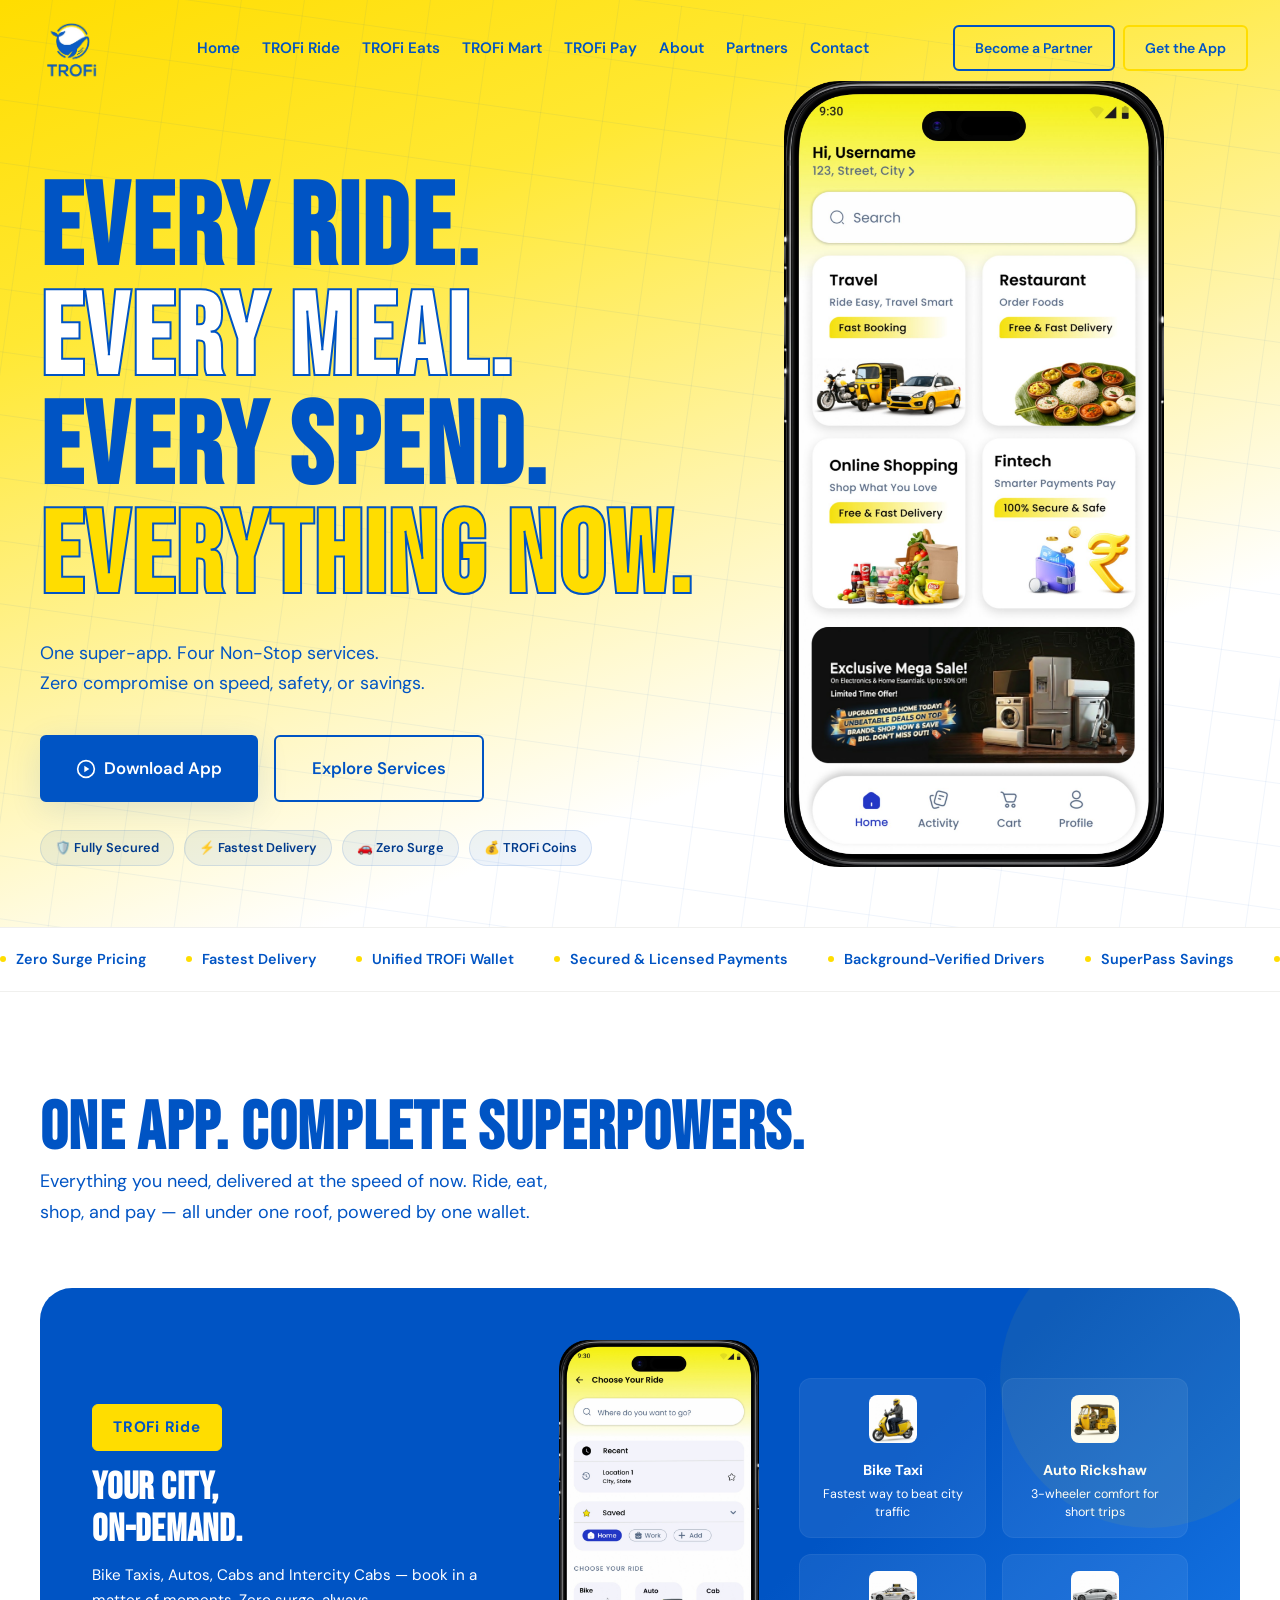
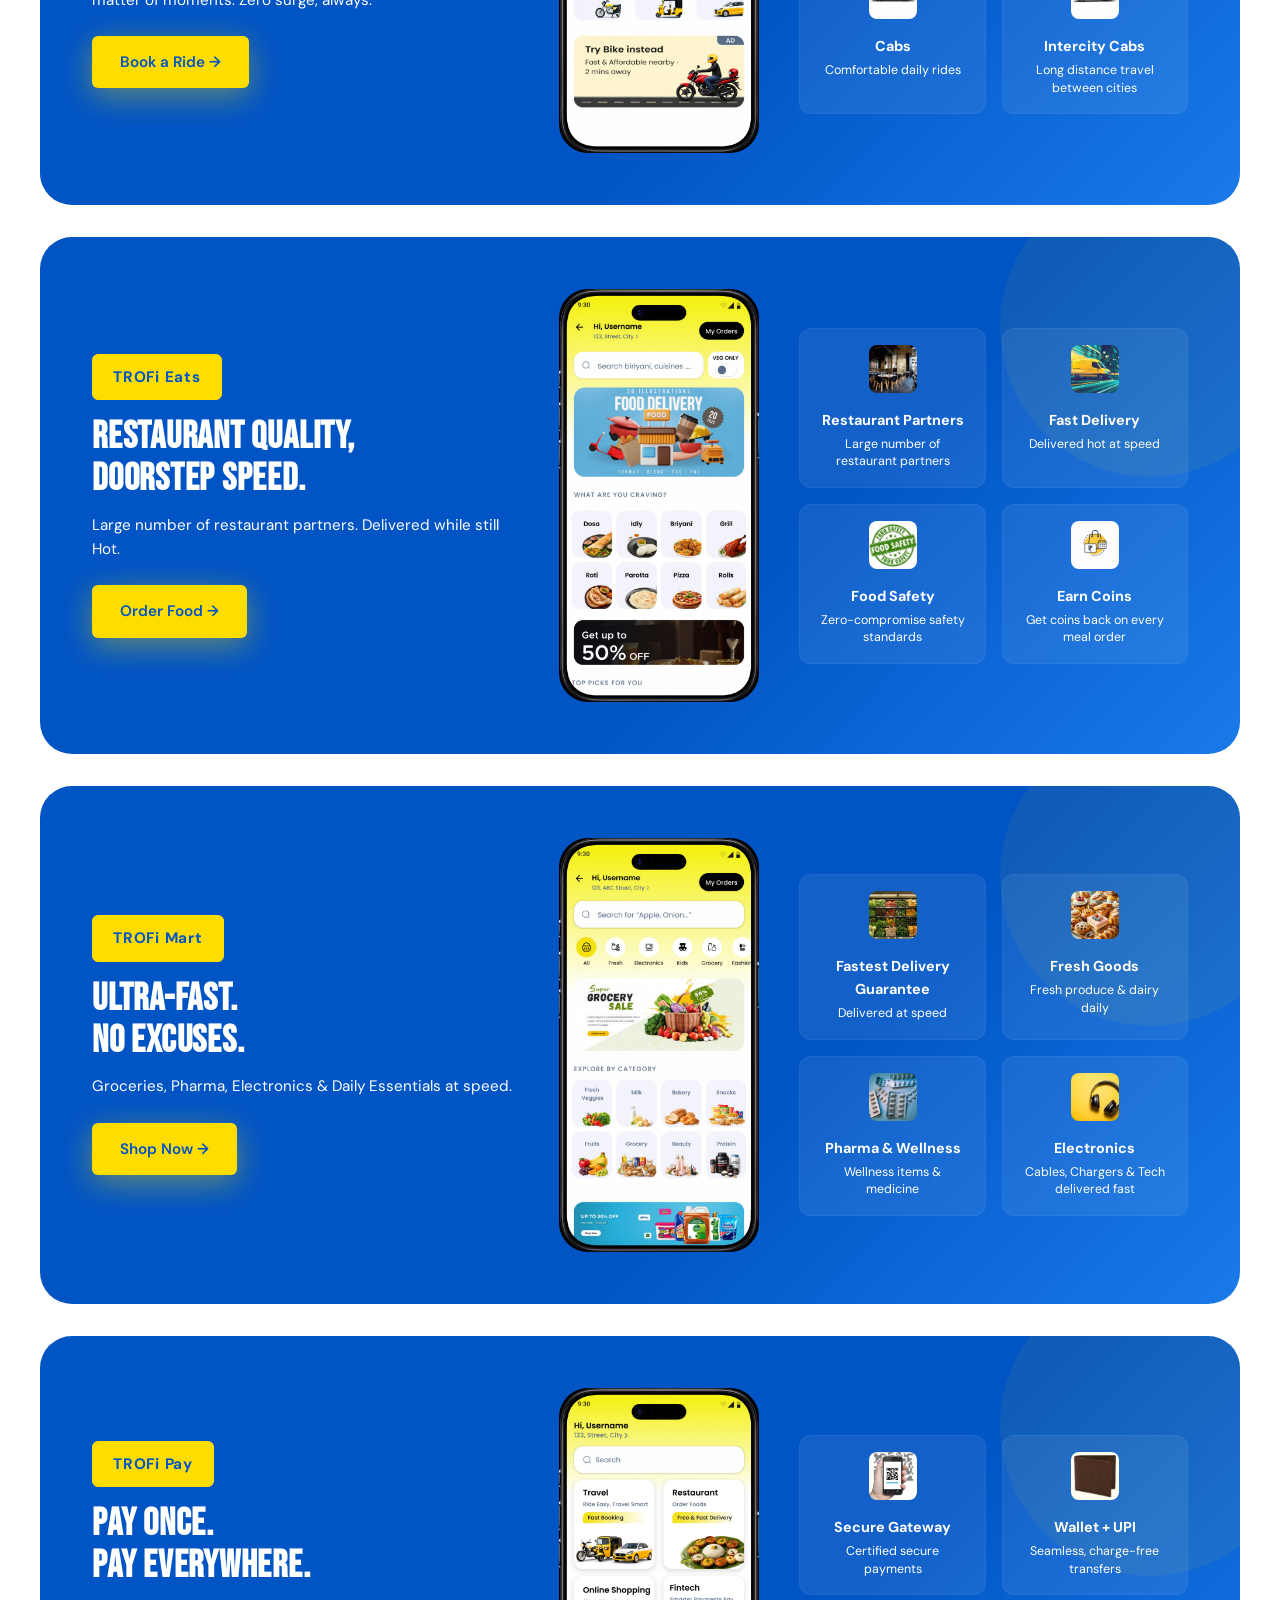
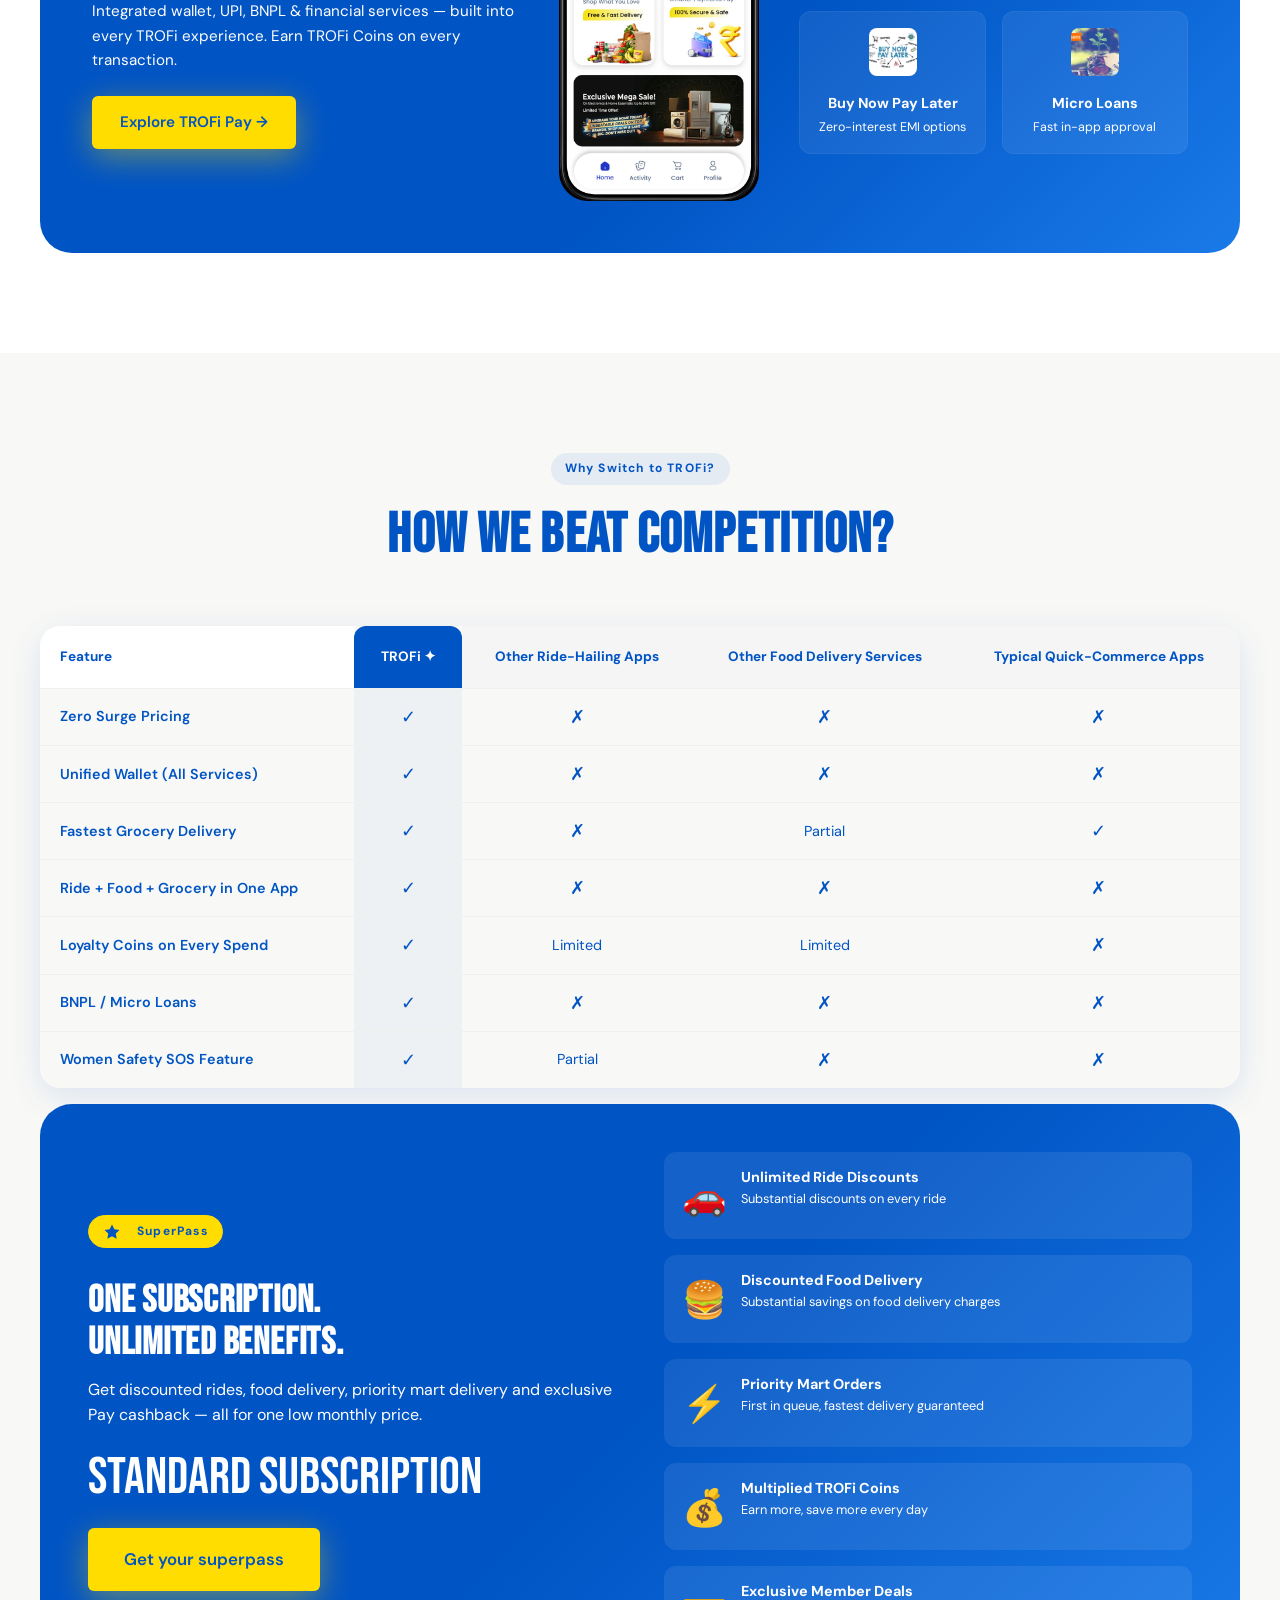
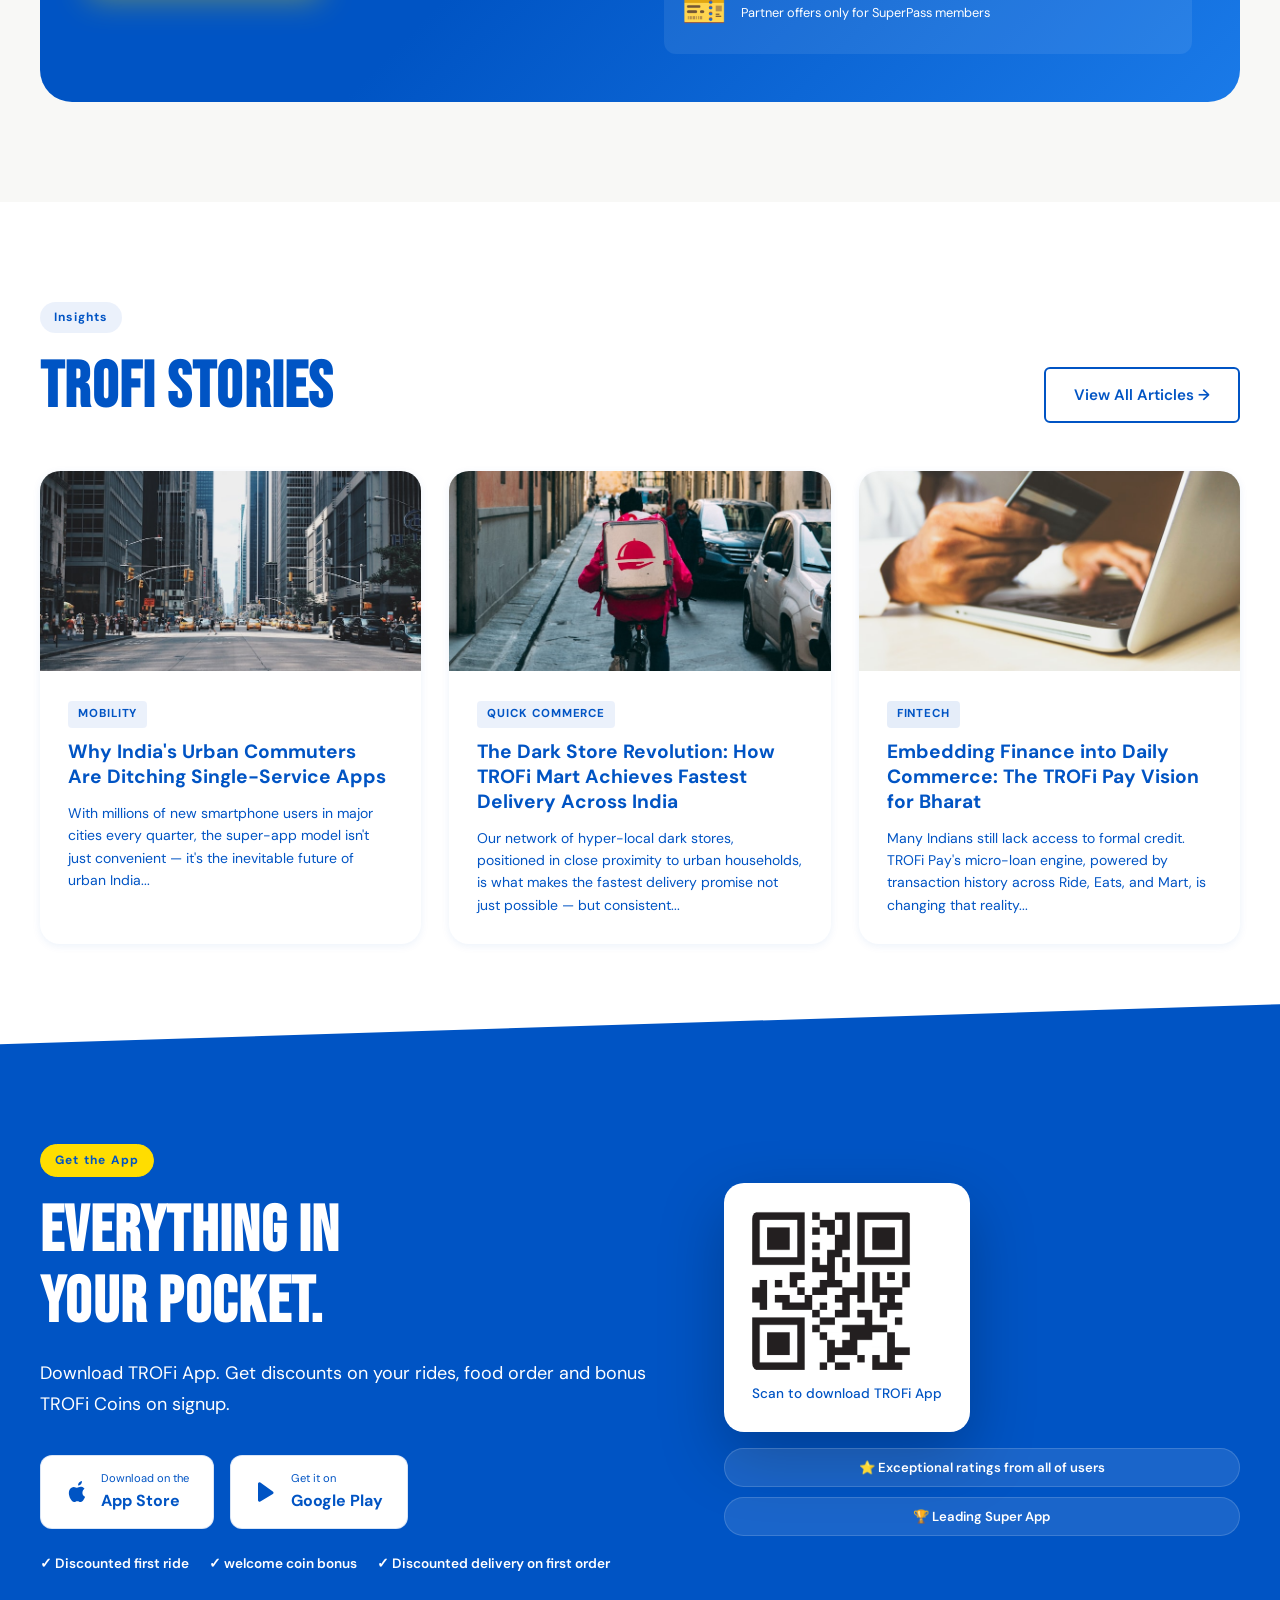
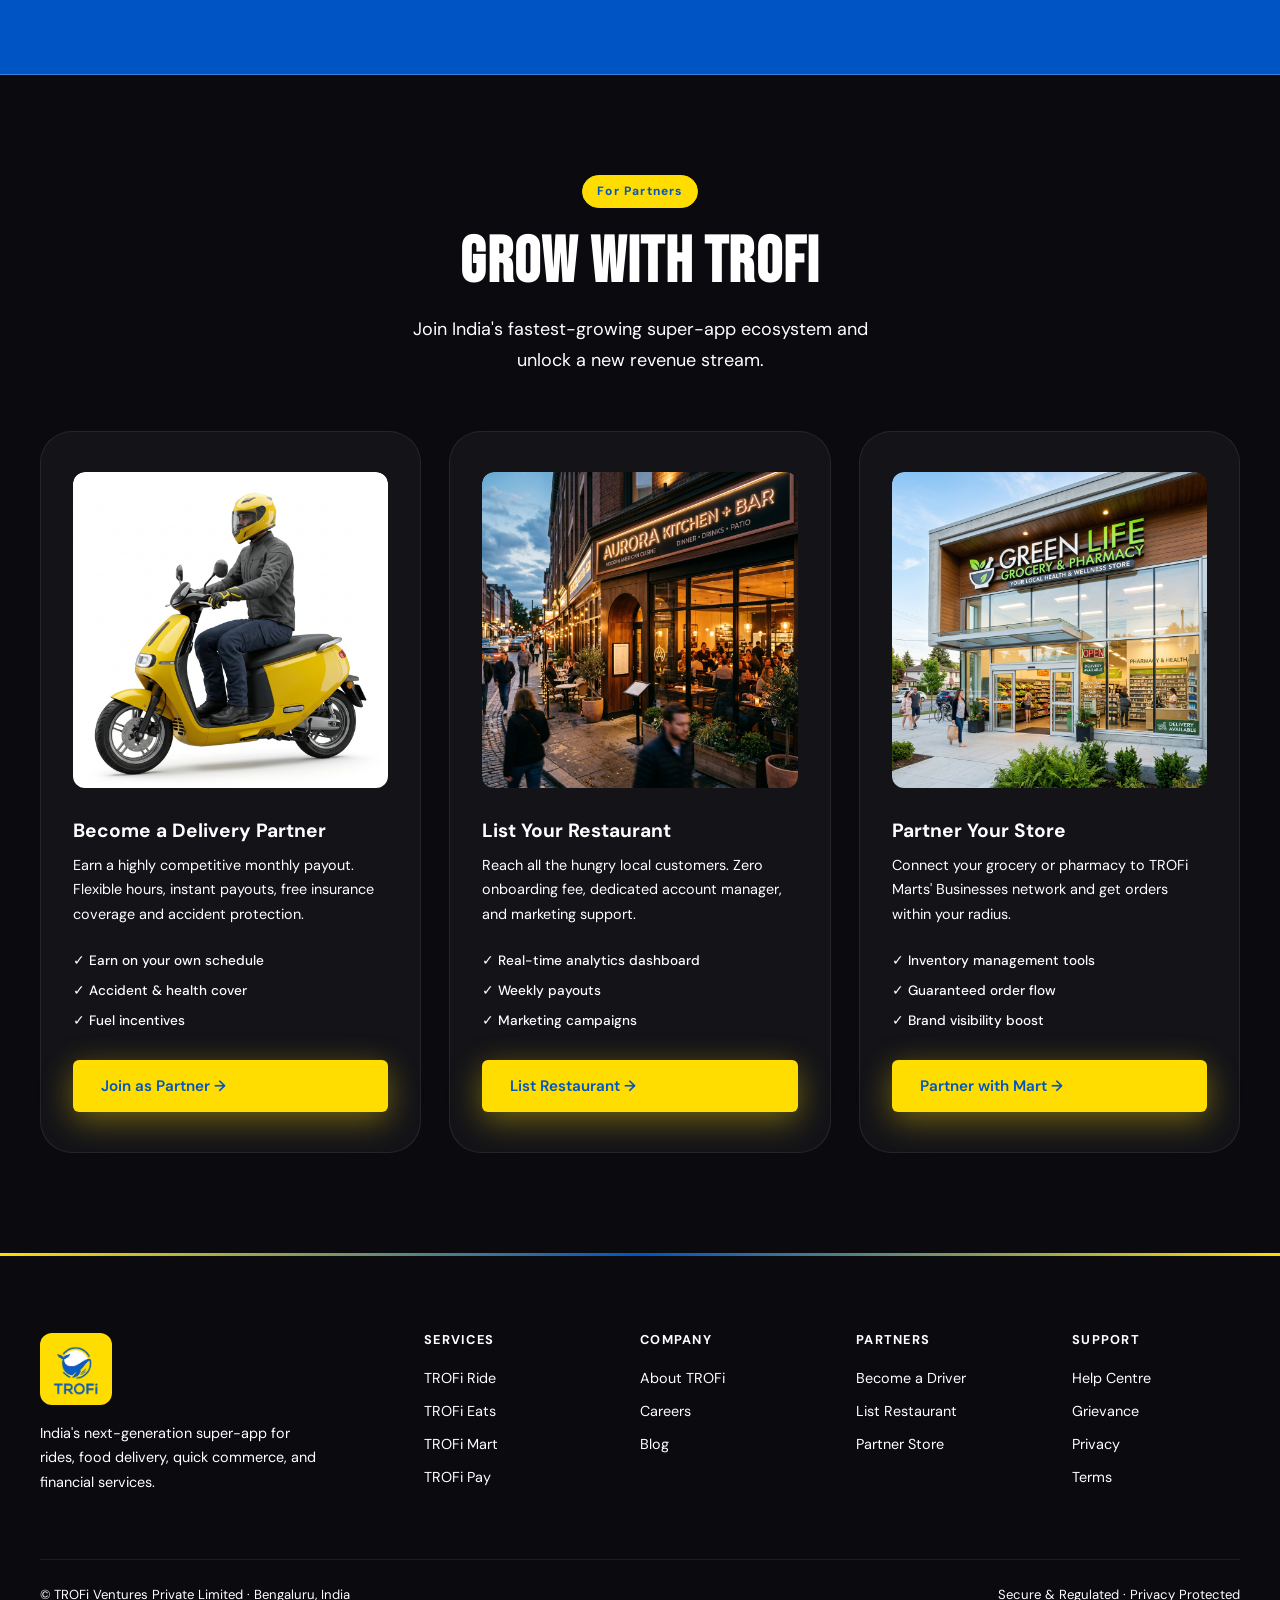
==== commit 28a69d62: "Removal of cities and testimonials" ====
--- a/index.html
+++ b/index.html
@@ -16,7 +16,7 @@
   <nav class="nav transparent" id="navbar">
     <div class="nav-inner">
       <a href="index.html" class="nav-logo">
-        <img src="assets/trofi-logo-transparent.png" alt="TROFi" style="height:80px;" />
+        <img src="assets/TROFi_logo.png?v=2" alt="TROFi" style="height:80px;" />
       </a>
       <ul class="nav-links">
         <li><a href="index.html" class="active">Home</a></li>
@@ -57,10 +57,12 @@
     <div class="container-wide">
       <div class="hero-inner">
         <div class="hero-content">
+          <!--
           <div class="section-label section-label-yellow fade-up" style="font-size: 0.9rem; padding: 8px 16px;">
             <span class="pulse-dot"></span>
             Now live in all metros and major cities across India
           </div>
+          -->
           <h1 class="display-hero fade-up delay-1">
             <span class="hero-line hero-line-single">Every Ride.</span>
             <span class="hero-line hero-line-single hero-line-orange">Every Meal.</span>
@@ -174,9 +176,9 @@
               <img src="assets/mockup-restaurant.png" alt="TROFi Eats App" loading="lazy" />
             </div>
             <div class="service-banner-features">
-              <div class="service-banner-feature"><img src="https://images.unsplash.com/photo-1517248135467-4c7edcad34c4?w=100&auto=format&fit=crop&q=60" class="feature-img" alt="Restaurant Partners" /><div><strong>Restaurant Partners</strong><small>Large number of restaurant partners</small></div></div>
-              <div class="service-banner-feature"><img src="https://th.bing.com/th/id/OIP.UCIOiz-judx2oQ3qncPOGQHaEJ?o=7rm=3&rs=1&pid=ImgDetMain&o=7&rm=3" class="feature-img" alt="Fast Delivery" /><div><strong>Fast Delivery</strong><small>Delivered hot at speed</small></div></div>
-              <div class="service-banner-feature"><img src="https://th.bing.com/th/id/OIP.QpVTaMW95bUg7SPOVKn6uwHaHa?o=7rm=3&rs=1&pid=ImgDetMain&o=7&rm=3" class="feature-img" alt="Food Safety" /><div><strong>Food Safety</strong><small>Zero-compromise safety standards</small></div></div>
+              <div class="service-banner-feature"><img src="assets/home-restaurant-partner.jpg" class="feature-img" alt="Restaurant Partners" /><div><strong>Restaurant Partners</strong><small>Large number of restaurant partners</small></div></div>
+              <div class="service-banner-feature"><img src="assets/home-fast-delivery.jpg" class="feature-img" alt="Fast Delivery" /><div><strong>Fast Delivery</strong><small>Delivered hot at speed</small></div></div>
+              <div class="service-banner-feature"><img src="assets/home-food-safety.jpg" class="feature-img" alt="Food Safety" /><div><strong>Food Safety</strong><small>Zero-compromise safety standards</small></div></div>
               <div class="service-banner-feature"><img src="assets/pay-bnpl-icon.png" class="feature-img" alt="Earn Coins" /><div><strong>Earn Coins</strong><small>Get coins back on every meal order</small></div></div>
             </div>
           </div>
@@ -195,10 +197,10 @@
               <img src="assets/mockup-shopping.png" alt="TROFi Mart App" loading="lazy" />
             </div>
             <div class="service-banner-features">
-              <div class="service-banner-feature"><img src="https://images.unsplash.com/photo-1542838132-92c53300491e?w=100&auto=format&fit=crop&q=60" class="feature-img" alt="Fastest Delivery Guarantee" /><div><strong>Fastest Delivery Guarantee</strong><small>Delivered at speed</small></div></div>
+              <div class="service-banner-feature"><img src="assets/home-delivery-guarantee.jpg" class="feature-img" alt="Fastest Delivery Guarantee" /><div><strong>Fastest Delivery Guarantee</strong><small>Delivered at speed</small></div></div>
               <div class="service-banner-feature"><img src="assets/bakery.png" class="feature-img" alt="Fresh Goods" /><div><strong>Fresh Goods</strong><small>Fresh produce & dairy daily</small></div></div>
-              <div class="service-banner-feature"><img src="https://images.unsplash.com/photo-1584308666744-24d5c474f2ae?w=100&auto=format&fit=crop&q=60" class="feature-img" alt="Pharma & Wellness" /><div><strong>Pharma & Wellness</strong><small>Wellness items & medicine</small></div></div>
-              <div class="service-banner-feature"><img src="https://images.unsplash.com/photo-1505740420928-5e560c06d30e?w=100&auto=format&fit=crop&q=60" class="feature-img" alt="Electronics" /><div><strong>Electronics</strong><small>Cables, Chargers & Tech delivered fast</small></div></div>
+              <div class="service-banner-feature"><img src="assets/home-pharma-wellness.jpg" class="feature-img" alt="Pharma & Wellness" /><div><strong>Pharma & Wellness</strong><small>Wellness items & medicine</small></div></div>
+              <div class="service-banner-feature"><img src="assets/home-electronics.jpg" class="feature-img" alt="Electronics" /><div><strong>Electronics</strong><small>Cables, Chargers & Tech delivered fast</small></div></div>
             </div>
           </div>
         </div>
@@ -219,7 +221,7 @@
               <div class="service-banner-feature"><img src="assets/pay-scan-qr.png" class="feature-img" alt="Secure Gateway" /><div><strong>Secure Gateway</strong><small>Certified secure payments</small></div></div>
               <div class="service-banner-feature"><img src="assets/pay-wallet.jpg" class="feature-img" alt="Wallet + UPI" /><div><strong>Wallet + UPI</strong><small>Seamless, charge-free transfers</small></div></div>
               <div class="service-banner-feature"><img src="assets/pay-bnpl-card.png" class="feature-img" alt="Buy Now Pay Later" /><div><strong>Buy Now Pay Later</strong><small>Zero-interest EMI options</small></div></div>
-              <div class="service-banner-feature"><img src="https://media.lendingkart.com/wp-content/uploads/2021/10/Micro-Loans-1024x538.jpg" class="feature-img" alt="Micro Loans" /><div><strong>Micro Loans</strong><small>Fast in-app approval</small></div></div>
+              <div class="service-banner-feature"><img src="assets/home-micro-loans.jpg" class="feature-img" alt="Micro Loans" /><div><strong>Micro Loans</strong><small>Fast in-app approval</small></div></div>
             </div>
           </div>
         </div>
@@ -323,7 +325,7 @@
     </div>
   </section>
 
-  <!-- ═══ CITY MAP ═══ -->
+  <!-- ═══ CITY MAP (COMMENTED OUT) ═══
   <section class="section cities-section">
     <div class="container">
       <div class="cities-inner">
@@ -352,46 +354,35 @@
         </div>
         <div class="india-map-visual slide-right delay-1">
           <svg viewBox="0 0 400 420" fill="none" xmlns="http://www.w3.org/2000/svg" class="india-svg">
-            <!-- Detailed India Outline Map Image -->
             <image href="assets/india-map-outline-clean.png" x="10" y="10" width="380" height="398" />
-            <!-- City dots -->
-            <!-- Bengaluru -->
             <circle cx="143" cy="334" r="4" fill="#0054C4"/>
             <circle cx="143" cy="334" r="8" fill="#0054C4" opacity="0.2">
                <animate attributeName="r" from="4" to="12" dur="2s" repeatCount="indefinite"/>
                <animate attributeName="opacity" from="0.4" to="0" dur="2s" repeatCount="indefinite"/>
             </circle>
             <text x="133" y="338" text-anchor="end" font-family="DM Sans, sans-serif" font-size="9" fill="#0054C4" font-weight="700">Bengaluru</text>
-            <!-- Mumbai -->
             <circle cx="103" cy="275" r="4" fill="#0054C4"/>
             <circle cx="103" cy="275" r="8" fill="#0054C4" opacity="0.2">
                <animate attributeName="r" from="4" to="12" dur="2.3s" repeatCount="indefinite"/>
                <animate attributeName="opacity" from="0.4" to="0" dur="2.3s" repeatCount="indefinite"/>
             </circle>
             <text x="93" y="279" text-anchor="end" font-family="DM Sans, sans-serif" font-size="9" fill="#0054C4" font-weight="700">Mumbai</text>
-            <!-- Delhi -->
             <circle cx="156" cy="106" r="4" fill="#0054C4"/>
             <circle cx="156" cy="106" r="8" fill="#0054C4" opacity="0.2">
                <animate attributeName="r" from="4" to="12" dur="1.8s" repeatCount="indefinite"/>
                <animate attributeName="opacity" from="0.4" to="0" dur="1.8s" repeatCount="indefinite"/>
             </circle>
             <text x="166" y="110" font-family="DM Sans, sans-serif" font-size="9" fill="#0054C4" font-weight="700">Delhi</text>
-            <!-- Hyderabad -->
             <circle cx="164" cy="286" r="3.5" fill="#0054C4"/>
             <text x="174" y="290" font-family="DM Sans, sans-serif" font-size="8.5" fill="#0054C4" font-weight="600">Hyderabad</text>
-            <!-- Chennai -->
             <circle cx="167" cy="334" r="3.5" fill="#0054C4"/>
             <text x="177" y="338" font-family="DM Sans, sans-serif" font-size="8.5" fill="#0054C4" font-weight="600">Chennai</text>
-            <!-- Pune -->
             <circle cx="114" cy="281" r="3" fill="#0054C4" opacity="0.8"/>
             <text x="124" y="285" font-family="DM Sans, sans-serif" font-size="8.5" fill="#0054C4" font-weight="600">Pune</text>
-            <!-- Kolkata -->
             <circle cx="254" cy="217" r="3.5" fill="#0054C4"/>
             <text x="264" y="221" font-family="DM Sans, sans-serif" font-size="8.5" fill="#0054C4" font-weight="600">Kolkata</text>
-            <!-- Ahmedabad -->
             <circle cx="90" cy="217" r="3" fill="#0054C4" opacity="0.8"/>
             <text x="80" y="221" text-anchor="end" font-family="DM Sans, sans-serif" font-size="8.5" fill="#0054C4" font-weight="600">Ahmedabad</text>
-            <!-- Jaipur -->
             <circle cx="132" cy="144" r="3.5" fill="#0054C4"/>
             <text x="122" y="148" text-anchor="end" font-family="DM Sans, sans-serif" font-size="8.5" fill="#0054C4" font-weight="600">Jaipur</text>
           </svg>
@@ -399,8 +390,9 @@
       </div>
     </div>
   </section>
-
-  <!-- ═══ TESTIMONIALS ═══ -->
+  -->
+
+  <!-- ═══ TESTIMONIALS (COMMENTED OUT) ═══
   <section class="section" style="background:var(--off-white);" id="testimonials">
     <div class="container">
       <div class="section-header fade-up" style="text-align:center;">
@@ -477,6 +469,7 @@
       </div>
     </div>
   </section>
+  -->
 
   <!-- ═══ BLOG ═══ -->
   <section class="section" id="blog">
@@ -491,7 +484,7 @@
 
       <div class="blog-grid">
         <a href="pages/article.html" class="blog-card fade-up delay-1" style="text-decoration:none;color:inherit;">
-          <img class="blog-card-img" src="https://images.unsplash.com/photo-1449824913935-59a10b8d2000?w=800&q=80" alt="Urban mobility India" loading="lazy" />
+          <img class="blog-card-img" src="assets/home-blog-urban-mobility.jpg" alt="Urban mobility India" loading="lazy" />
           <div class="blog-card-body">
             <span class="blog-tag">Mobility</span>
             <h3 style="font-size:1.2rem;font-weight:700;line-height:1.3;margin-bottom:12px;">Why India's Urban Commuters Are Ditching Single-Service Apps</h3>
@@ -501,7 +494,7 @@
         </a>
 
         <a href="pages/article-darkstore.html" class="blog-card fade-up delay-2" style="text-decoration:none;color:inherit;">
-          <img class="blog-card-img" src="https://images.unsplash.com/photo-1526367790999-0150786686a2?w=800&q=80" alt="Quick commerce delivery" loading="lazy" />
+          <img class="blog-card-img" src="assets/home-blog-quick-commerce.jpg" alt="Quick commerce delivery" loading="lazy" />
           <div class="blog-card-body">
             <span class="blog-tag" style="background:rgba(0,84,196,0.08);color:var(--blue);">Quick Commerce</span>
             <h3 style="font-size:1.2rem;font-weight:700;line-height:1.3;margin-bottom:12px;">The Dark Store Revolution: How TROFi Mart Achieves Fastest Delivery Across India</h3>
@@ -511,7 +504,7 @@
         </a>
 
         <a href="pages/article-finance.html" class="blog-card fade-up delay-3" style="text-decoration:none;color:inherit;">
-          <img class="blog-card-img" src="https://images.unsplash.com/photo-1563013544-824ae1b704d3?w=800&q=80" alt="Fintech India" loading="lazy" />
+          <img class="blog-card-img" src="assets/home-blog-fintech.jpg" alt="Fintech India" loading="lazy" />
           <div class="blog-card-body">
             <span class="blog-tag" style="background:rgba(0,84,196,0.1);color:var(--blue);">Fintech</span>
             <h3 style="font-size:1.2rem;font-weight:700;line-height:1.3;margin-bottom:12px;">Embedding Finance into Daily Commerce: The TROFi Pay Vision for Bharat</h3>
@@ -626,7 +619,7 @@
     <div class="container">
       <div class="footer-grid">
         <div class="footer-brand">
-          <img src="assets/TROFi Logo enhanced.png" alt="TROFi"/>
+          <img src="assets/TROFi_logo.png?v=2" alt="TROFi"/>
           <p>India's next-generation super-app for rides, food delivery, quick commerce, and financial services.</p>
         </div>
         <div class="footer-col">
--- a/css/main.css
+++ b/css/main.css
@@ -148,14 +148,14 @@
   height: 80px;
   width: auto;
   object-fit: contain;
-  background: rgba(255, 221, 0, 0.2); /* Soft yellow background to blend with yellow hero */
+  background: transparent;
   border-radius: 12px;
   padding: 4px;
-  transition: var(--transition);
+  transition: background 0.3s ease, box-shadow 0.3s ease;
 }
 
 .nav.scrolled .nav-logo img {
-  background: var(--yellow); /* Full brand yellow background on scrolled white navbar */
+  background: var(--yellow);
   box-shadow: var(--shadow-sm);
 }
 
@@ -256,11 +256,6 @@
 
 .nav.transparent { background: transparent; }
 
-/* Inner pages have light/white hero backgrounds — keep logo normal */
-.nav.transparent .nav-logo img {
-  mix-blend-mode: normal;
-}
-
 /* ── Buttons ── */
 .btn {
   display: inline-flex;
@@ -402,22 +397,22 @@
 
 .hero-eats-doodle {
   background-image: url('../assets/eats_doodle_bg.png');
-  opacity: 0.12;
+  opacity: 0.05;
 }
 
 .hero-rides-doodle {
   background-image: url('../assets/rides_doodle_bg.png');
-  opacity: 0.12;
+  opacity: 0.04;
 }
 
 .hero-mart-doodle {
   background-image: url('../assets/mart_doodle_bg.png');
-  opacity: 0.22;
+  opacity: 0.06;
 }
 
 .hero-pay-doodle {
   background-image: url('../assets/pay_doodle_bg.png');
-  opacity: 0.22;
+  opacity: 0.06;
 }
 
 /* ── Section Labels ── */
@@ -643,8 +638,10 @@
 .footer-brand img {
   width: 72px !important;
   height: 72px !important;
-  object-fit: cover !important;
+  object-fit: contain !important;
   border-radius: 12px !important;
+  background: var(--yellow);
+  padding: 4px;
 }
 
 .footer-brand p {
@@ -1122,12 +1119,11 @@
   padding: 12px !important;
 }
 
-/* Doodle background styling */
 .hero-bg-doodle.hero-about-doodle {
   background-image: url('../assets/about_doodle_bg.png') !important;
   background-size: 720px !important;
   background-repeat: repeat !important;
-  opacity: 0.12 !important;
+  opacity: 0.07 !important;
   mix-blend-mode: multiply !important;
 }
 
@@ -1135,7 +1131,7 @@
   background-image: url('../assets/partners_doodle_bg.png') !important;
   background-size: 720px !important;
   background-repeat: repeat !important;
-  opacity: 0.38 !important;
+  opacity: 0.15 !important;
   mix-blend-mode: multiply !important;
 }
 
@@ -1143,7 +1139,7 @@
   background-image: url('../assets/contact_doodle_bg.png') !important;
   background-size: 720px !important;
   background-repeat: repeat !important;
-  opacity: 0.10 !important;
+  opacity: 0.03 !important;
   mix-blend-mode: multiply !important;
 }
 
@@ -1509,3 +1505,101 @@
   -webkit-text-fill-color: initial !important;
 }
 
+.hero-phone-wrapper {
+  position: relative;
+  display: inline-block;
+  width: fit-content;
+  background: transparent;
+  margin-top: -95px; /* Shift the phone mockup higher up to fill empty space and prevent bottom clipping */
+  margin-left: auto;
+  margin-right: auto;
+  animation: floatPhone 6s ease-in-out infinite;
+}
+
+/* The actual Home Mockup image */
+.hero-mockup-img {
+  width: 380px;
+  height: auto;
+  object-fit: contain;
+  background: transparent;
+  box-shadow: none;
+  filter: none;
+  display: block;
+  position: relative;
+  z-index: 2;
+}
+
+/* Interactive Offers Slider Overlay */
+.mockup-slider-overlay {
+  position: absolute;
+  top: 69.52%;
+  left: 8.50%;
+  width: 83.00%;
+  height: 17.19%;
+  z-index: 10;
+  border-radius: 8px;
+  overflow: hidden;
+  container-type: inline-size;
+  display: flex;
+  flex-direction: column;
+}
+
+.mockup-slider-track {
+  display: flex;
+  width: 300%;
+  height: 100%;
+  transition: transform 0.5s cubic-bezier(0.25, 1, 0.5, 1);
+}
+
+.mockup-slide {
+  width: 33.333%;
+  height: 100%;
+  display: block;
+  box-sizing: border-box;
+  text-decoration: none;
+  cursor: pointer;
+  overflow: hidden;
+  padding: 0 !important;
+  border: none !important;
+  background: transparent !important;
+}
+
+.mockup-slide img {
+  width: 100%;
+  height: 100%;
+  object-fit: cover;
+  display: block;
+  border-radius: 8px;
+}
+
+.mockup-slider-dots {
+  position: absolute;
+  bottom: 8px;
+  left: 50%;
+  transform: translateX(-50%);
+  display: flex;
+  gap: 6px;
+  z-index: 15;
+}
+
+.mockup-slider-dots .dot {
+  width: 6px;
+  height: 6px;
+  border-radius: 50%;
+  background: rgba(0, 84, 196, 0.25);
+  cursor: pointer;
+  transition: all 0.3s ease;
+}
+
+.mockup-slider-dots .dot.active {
+  width: 12px;
+  background: var(--blue);
+  border-radius: 3px;
+}
+
+@keyframes floatPhone {
+  0% { transform: translateY(0); }
+  50% { transform: translateY(-12px); }
+  100% { transform: translateY(0); }
+}
+
--- a/css/home.css
+++ b/css/home.css
@@ -80,103 +80,7 @@
   align-items: center;
 }
 
-.hero-phone-wrapper {
-  position: relative;
-  display: inline-block;
-  width: fit-content;
-  background: transparent;
-  margin-top: -95px; /* Shift the phone mockup higher up to fill empty space and prevent bottom clipping */
-  margin-left: auto;
-  margin-right: auto;
-  animation: floatPhone 6s ease-in-out infinite;
-}
-
-/* The actual Home Mockup image */
-.hero-mockup-img {
-  width: 380px;
-  height: auto;
-  object-fit: contain;
-  background: transparent;
-  box-shadow: none;
-  filter: none;
-  display: block;
-  position: relative;
-  z-index: 2;
-}
-
-/* Interactive Offers Slider Overlay */
-.mockup-slider-overlay {
-  position: absolute;
-  top: 69.52%;
-  left: 8.50%;
-  width: 83.00%;
-  height: 17.19%;
-  z-index: 10;
-  border-radius: 8px;
-  overflow: hidden;
-  container-type: inline-size;
-  display: flex;
-  flex-direction: column;
-}
-
-.mockup-slider-track {
-  display: flex;
-  width: 300%;
-  height: 100%;
-  transition: transform 0.5s cubic-bezier(0.25, 1, 0.5, 1);
-}
-
-.mockup-slide {
-  width: 33.333%;
-  height: 100%;
-  display: block;
-  box-sizing: border-box;
-  text-decoration: none;
-  cursor: pointer;
-  overflow: hidden;
-  padding: 0 !important;
-  border: none !important;
-  background: transparent !important;
-}
-
-.mockup-slide img {
-  width: 100%;
-  height: 100%;
-  object-fit: cover;
-  display: block;
-  border-radius: 8px;
-}
-
-.mockup-slider-dots {
-  position: absolute;
-  bottom: 8px;
-  left: 50%;
-  transform: translateX(-50%);
-  display: flex;
-  gap: 6px;
-  z-index: 15;
-}
-
-.mockup-slider-dots .dot {
-  width: 6px;
-  height: 6px;
-  border-radius: 50%;
-  background: rgba(0, 84, 196, 0.25);
-  cursor: pointer;
-  transition: all 0.3s ease;
-}
-
-.mockup-slider-dots .dot.active {
-  width: 12px;
-  background: var(--blue);
-  border-radius: 3px;
-}
-
-@keyframes floatPhone {
-  0% { transform: translateY(0); }
-  50% { transform: translateY(-12px); }
-  100% { transform: translateY(0); }
-}
+
 
 /* Floating notification cards */
 .hero-floating-cards {
--- a/css/responsive.css
+++ b/css/responsive.css
@@ -57,7 +57,6 @@
 
   .nav-logo img {
     height: 56px !important;
-    mix-blend-mode: normal !important;
   }
 
   .nav-links,
@@ -321,8 +320,6 @@
   .features-grid-2,
   .features-grid-3,
   .ride-types,
-  .cuisine-grid,
-  .category-grid,
   .testi-grid,
   .testimonials-grid,
   .blog-grid,
@@ -340,6 +337,12 @@
     grid-template-columns: 1fr !important;
   }
 
+  .cuisine-grid,
+  .category-grid {
+    grid-template-columns: repeat(3, 1fr) !important;
+    gap: 14px !important;
+  }
+
   .services-right-col {
     flex-direction: column !important;
   }
@@ -554,4 +557,15 @@
     right: -80px !important;
     left: auto !important;
   }
+
+  .cuisine-grid,
+  .category-grid {
+    grid-template-columns: repeat(2, 1fr) !important;
+    gap: 12px !important;
+  }
+
+  .cuisine-card,
+  .category-tile {
+    height: 125px !important;
+  }
 }
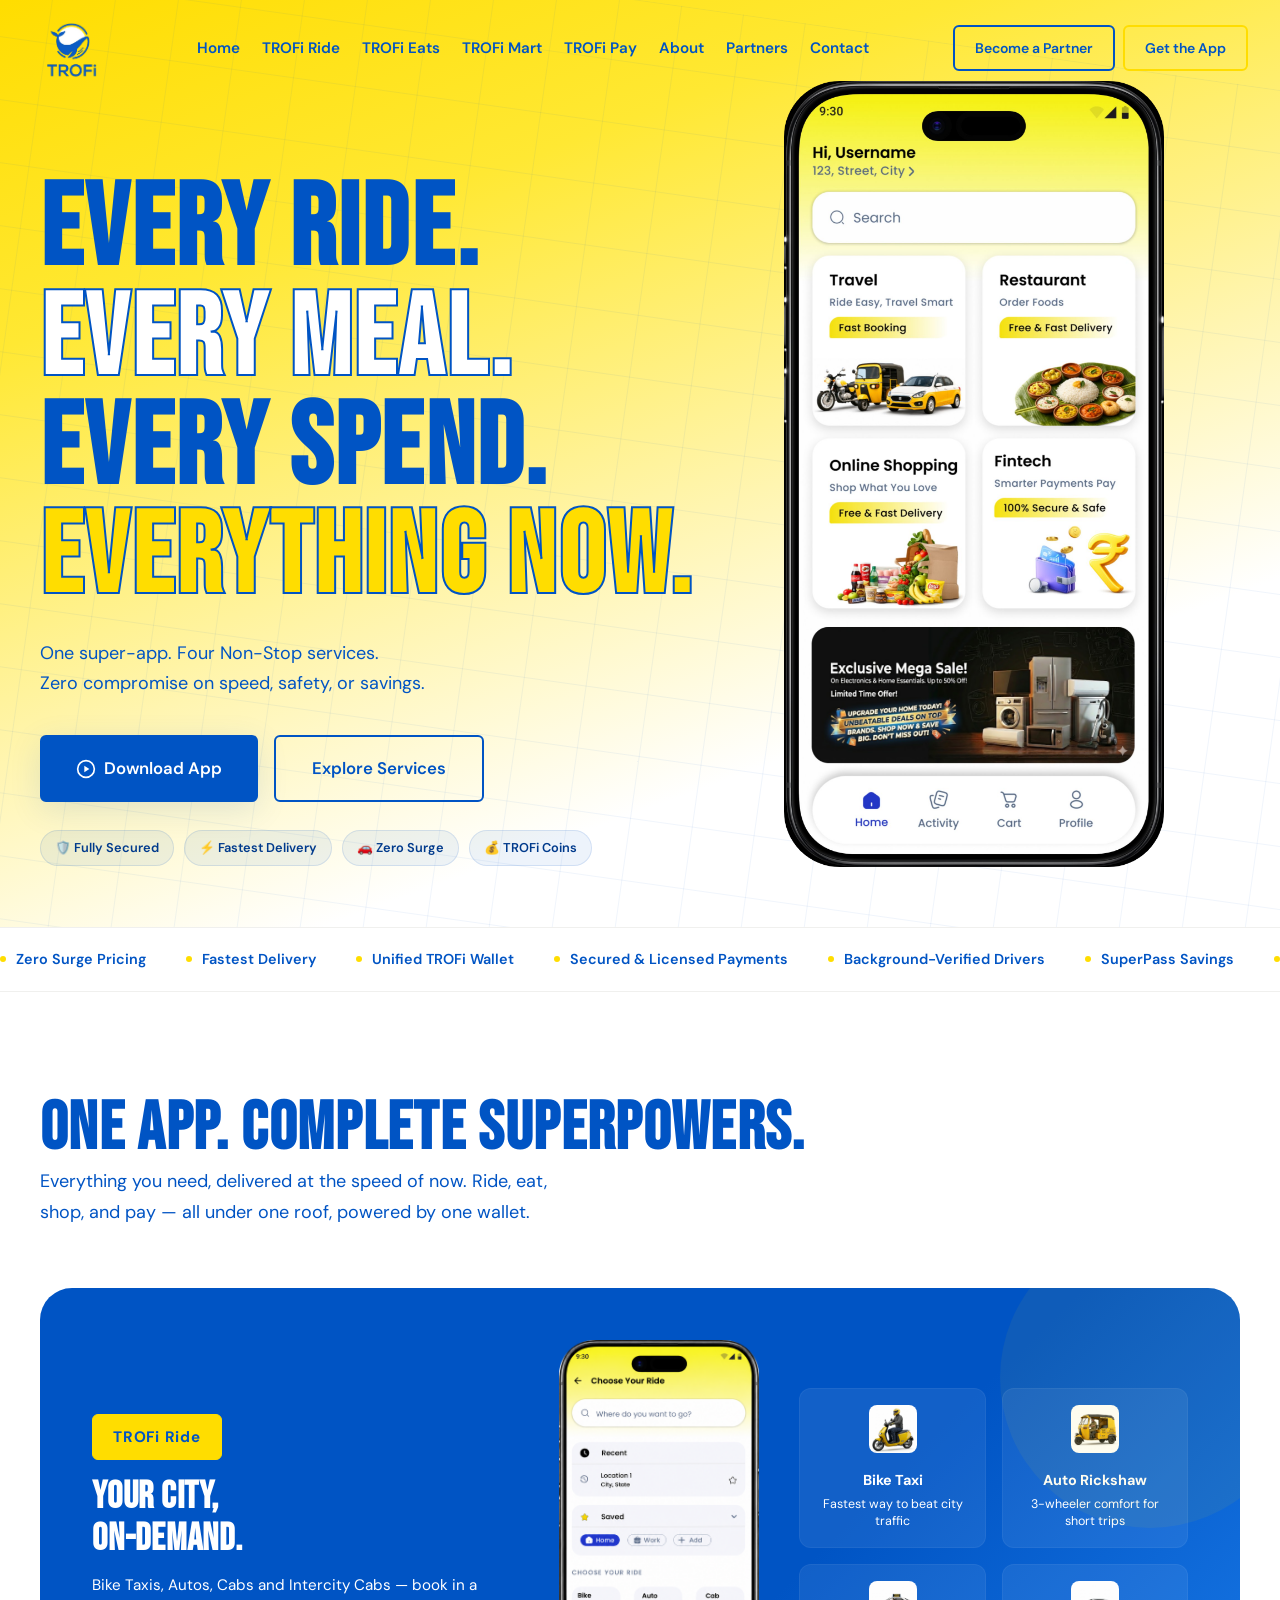
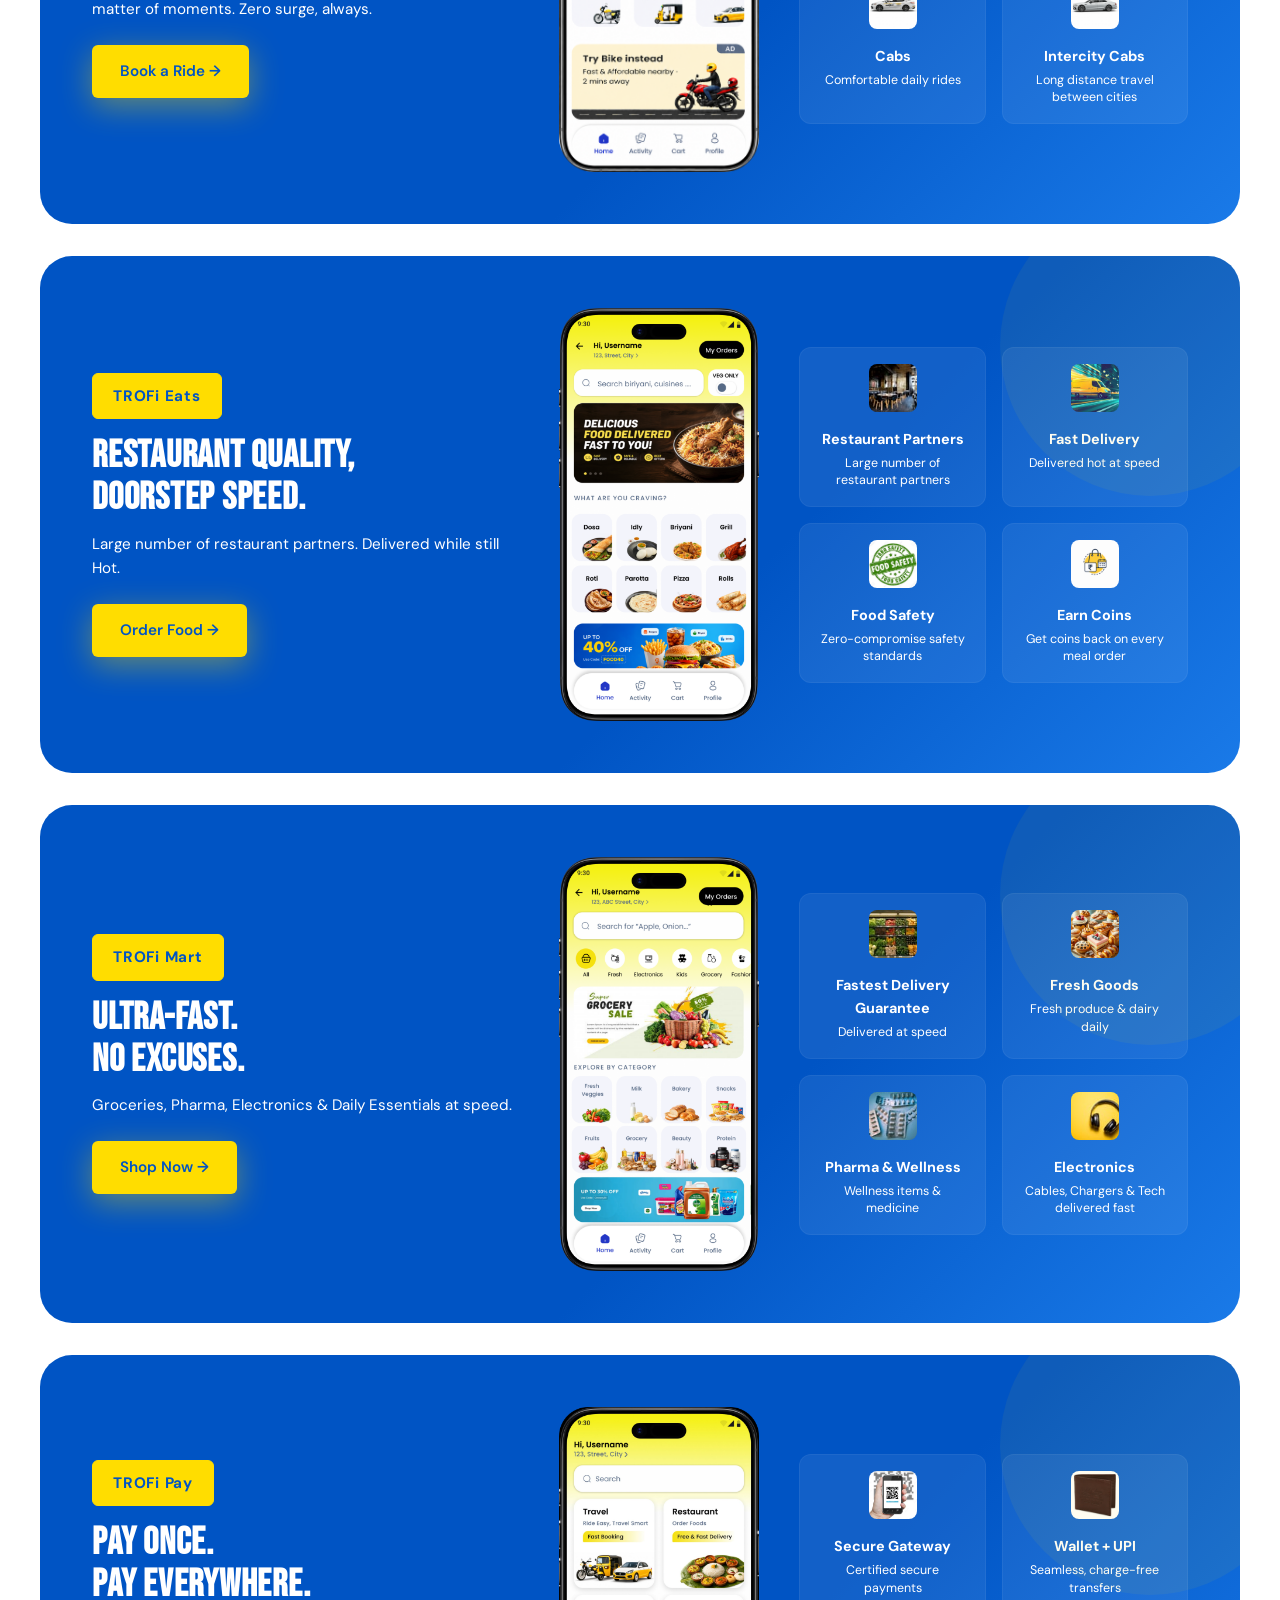
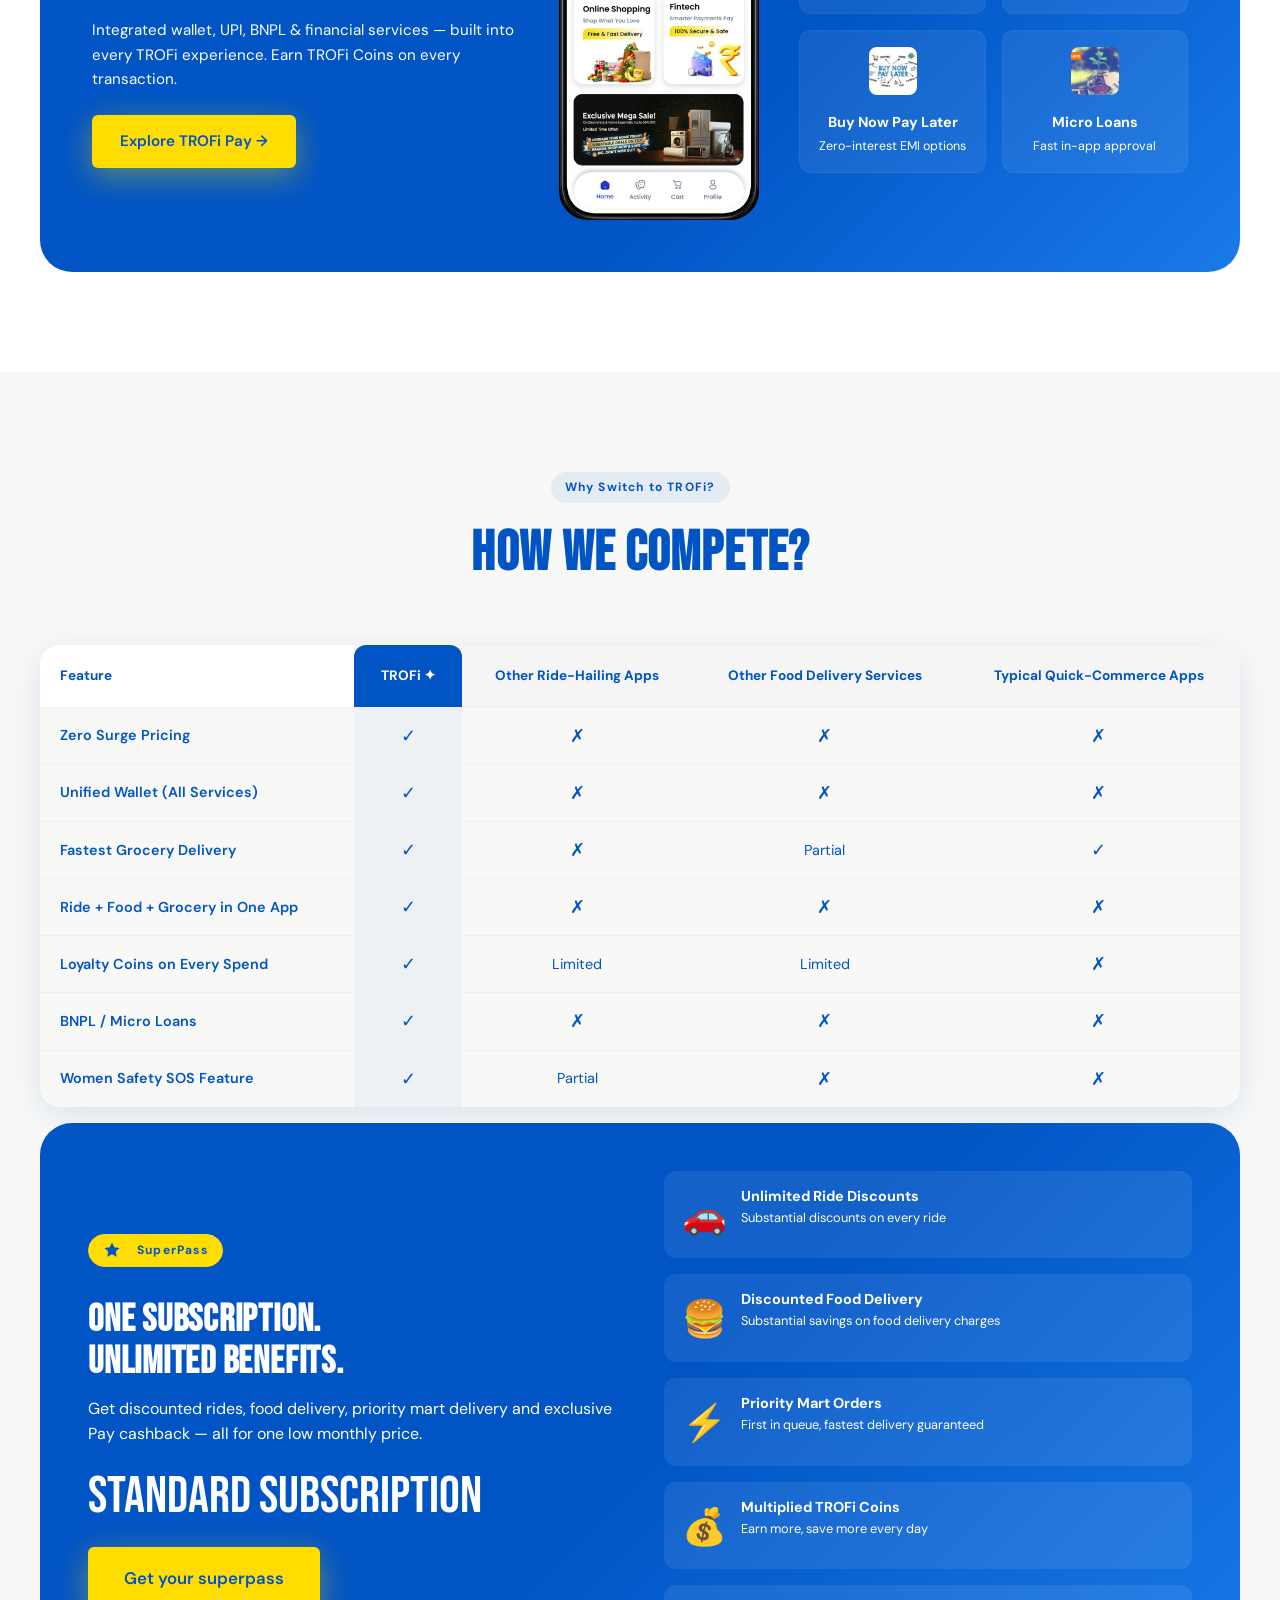
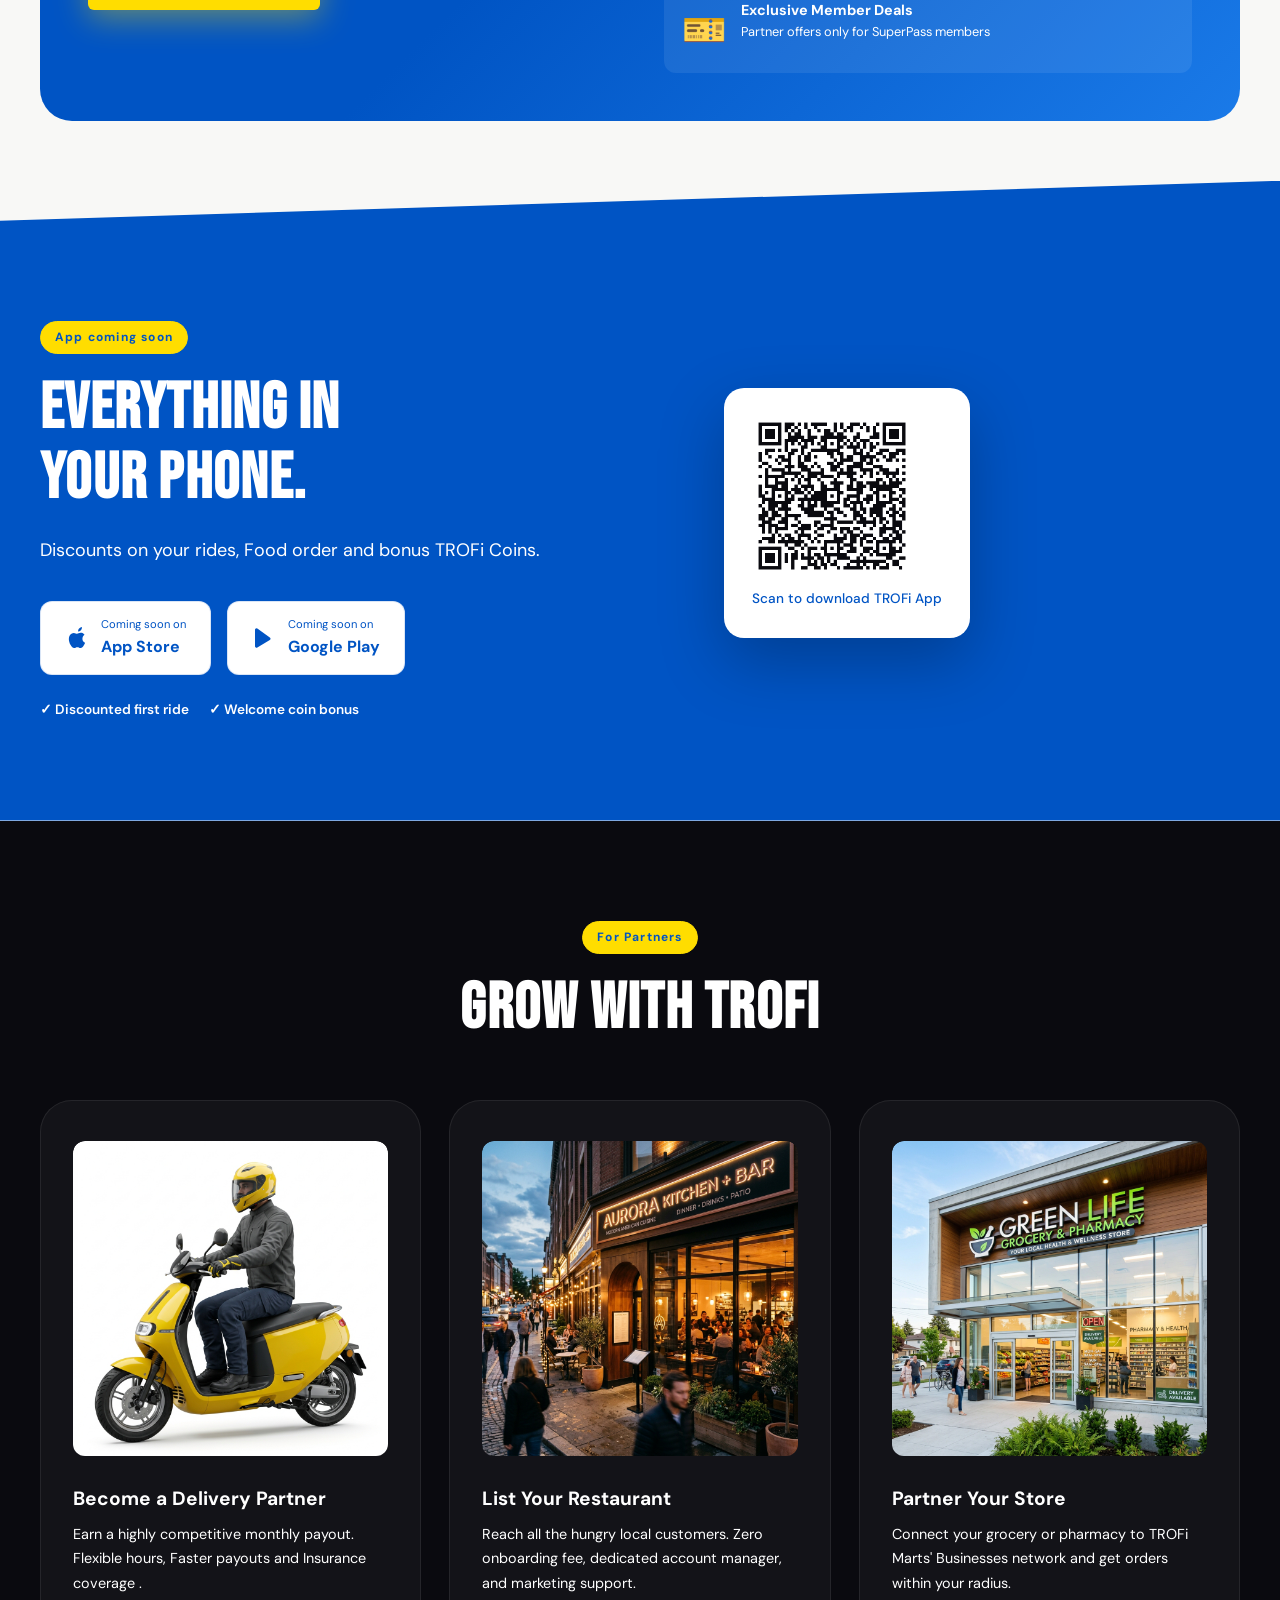
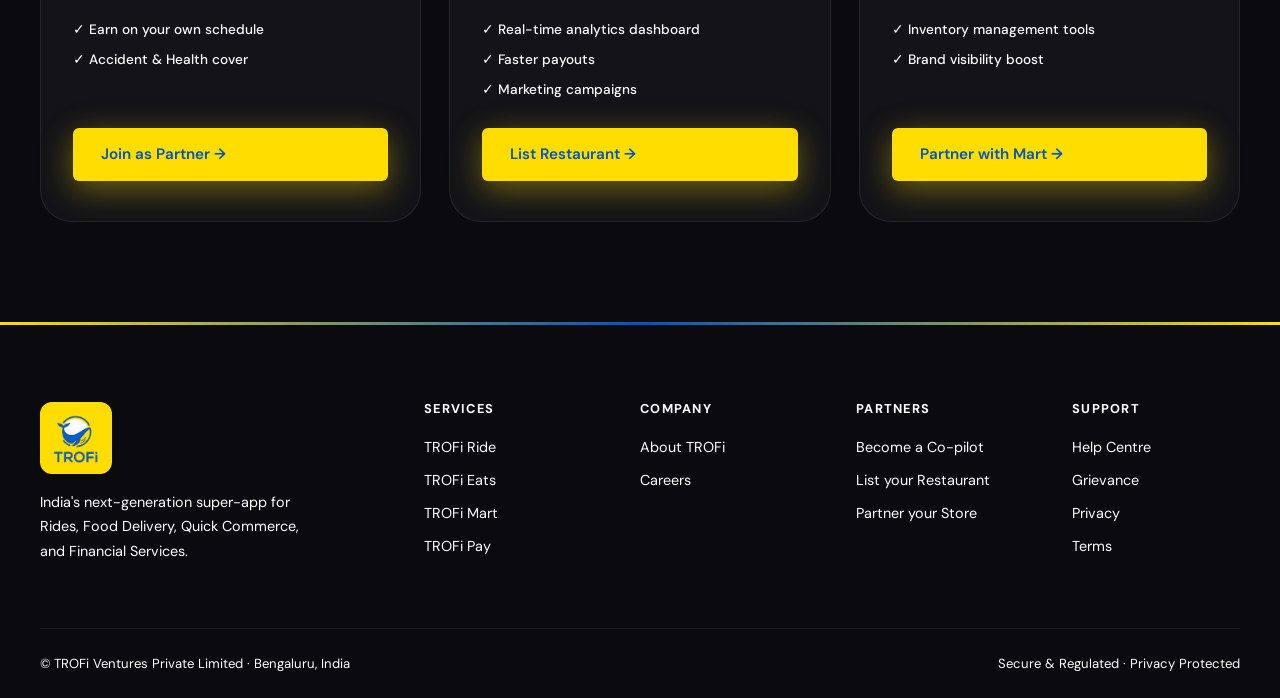
==== commit 5ebe77e1: "Commenting Changes done" ====
--- a/index.html
+++ b/index.html
@@ -234,7 +234,7 @@
     <div class="container">
       <div class="section-header fade-up" style="text-align:center;">
         <div class="section-label" style="margin:0 auto 20px;">Why Switch to TROFi?</div>
-        <h2 class="display-section" style="color: var(--blue); font-size: clamp(28px, 4.5vw, 56px);">How we beat Competition?</h2>
+        <h2 class="display-section" style="color: var(--blue); font-size: clamp(28px, 4.5vw, 56px);">How we Compete?</h2>
       </div>
 
       <div class="compare-wrapper fade-up delay-1">
@@ -471,7 +471,7 @@
   </section>
   -->
 
-  <!-- ═══ BLOG ═══ -->
+  <!--
   <section class="section" id="blog">
     <div class="container">
       <div class="section-header-row fade-up">
@@ -515,47 +515,48 @@
       </div>
     </div>
   </section>
+  -->
 
   <!-- ═══ APP DOWNLOAD ═══ -->
   <section class="section download-section diagonal-top" id="download" style="background:var(--blue);">
     <div class="container">
       <div class="download-inner">
         <div class="download-content fade-up">
-          <div class="section-label" style="background: var(--yellow) !important; color: var(--blue) !important; border: 1px solid var(--yellow) !important;">Get the App</div>
-          <h2 class="display-section" style="color:#fff;">Everything in<br/>Your Pocket.</h2>
-          <p class="body-lg" style="color:rgba(255,255,255,0.75);margin:20px 0 36px;">Download TROFi App. Get discounts on your rides, food order and bonus TROFi Coins on signup.</p>
+          <div class="section-label" style="background: var(--yellow) !important; color: var(--blue) !important; border: 1px solid var(--yellow) !important;">App coming soon</div>
+          <h2 class="display-section" style="color:#fff;">Everything in<br/>Your Phone.</h2>
+          <p class="body-lg" style="color:rgba(255,255,255,0.75);margin:20px 0 36px;">Discounts on your rides, Food order and bonus TROFi Coins.</p>
           <div class="app-buttons">
             <a href="#" class="app-btn">
               <span class="app-btn-icon" style="display:flex;align-items:center;justify-content:center;"><svg width="24" height="24" viewBox="0 0 24 24" fill="currentColor" style="vertical-align: middle;"><path d="M18.71 19.5c-.83 1.24-1.71 2.45-3.05 2.47-1.34.03-1.77-.79-3.29-.79-1.53 0-2 .77-3.27.82-1.31.05-2.3-1.32-3.14-2.53C4.25 17 2.94 12.45 4.7 9.39c.87-1.52 2.43-2.48 4.12-2.51 1.28-.02 2.5.87 3.29.87.78 0 2.26-1.07 3.81-.91.65.03 2.47.26 3.64 1.98-.09.06-2.17 1.28-2.15 3.81.03 3.02 2.65 4.03 2.68 4.04-.03.07-.42 1.44-1.38 2.83M15.97 4.17c.66-.81 1.11-1.93.99-3.06-.96.04-2.13.64-2.82 1.45-.6.7-1.13 1.84-.99 2.94.75 0 1.93-.56 2.82-1.33z"/></svg></span>
               <div class="app-btn-text">
-                <small>Download on the</small>
+                <small>Coming soon on</small>
                 <strong>App Store</strong>
               </div>
             </a>
             <a href="#" class="app-btn">
               <span class="app-btn-icon" style="display:flex;align-items:center;justify-content:center;"><svg width="24" height="24" viewBox="0 0 24 24" fill="currentColor" style="vertical-align: middle;"><path d="M5.34 2.53a1.47 1.47 0 0 0-2.34 1.2v16.54a1.47 1.47 0 0 0 2.34 1.2l12.47-7.46a1.474 1.474 0 0 0 0-2.53L5.34 2.53z"/></svg></span>
               <div class="app-btn-text">
-                <small>Get it on</small>
+                <small>Coming soon on</small>
                 <strong>Google Play</strong>
               </div>
             </a>
           </div>
           <div class="download-perks">
             <div class="perk">✓ Discounted first ride</div>
-            <div class="perk">✓ welcome coin bonus</div>
-            <div class="perk">✓ Discounted delivery on first order</div>
+            <div class="perk">✓ Welcome coin bonus</div>
+            
           </div>
         </div>
         <div class="download-phone slide-right delay-2">
           <div class="qr-card">
             <div class="qr-placeholder">
-              <img src="assets/qr-code.png" alt="TROFi QR Code" style="width: 100%; height: 100%; object-fit: contain; display: block;" />
+              <img src="assets/qr-coming-soon.png" alt="TROFi QR Code" style="width: 100%; height: 100%; object-fit: contain; display: block;" />
             </div>
             <p style="text-align:center;font-size:0.85rem;color:var(--gray-4);margin-top:12px;font-weight:500;">Scan to download TROFi App</p>
           </div>
           <div class="download-stat-pills">
-            <div class="dl-pill">⭐ Exceptional ratings from all of users</div>
-            <div class="dl-pill">🏆 Leading Super App</div>
+          <!--  <div class="dl-pill">⭐ Exceptional ratings from all of users</div>
+            <div class="dl-pill">🏆 Leading Super App</div> -->
           </div>
         </div>
       </div>
@@ -568,7 +569,7 @@
       <div class="section-header fade-up" style="text-align:center;margin-bottom:56px;">
         <div class="section-label" style="background: var(--yellow) !important; color: var(--blue) !important; border: 1px solid var(--yellow) !important; margin: 0 auto 20px;">For Partners</div>
         <h2 class="display-section" style="color:#fff;">Grow with TROFi</h2>
-        <p class="body-lg" style="color:rgba(255,255,255,0.6);max-width:500px;margin:16px auto 0;">Join India's fastest-growing super-app ecosystem and unlock a new revenue stream.</p>
+        <!--<p class="body-lg" style="color:rgba(255,255,255,0.6);max-width:500px;margin:16px auto 0;">Join India's fastest-growing super-app ecosystem and unlock a new revenue stream.</p> -->
       </div>
       <div class="partner-grid">
         <div class="partner-card fade-up delay-1">
@@ -576,11 +577,11 @@
             <img src="assets/partner-scooter.png" alt="Delivery Partner on Scooter" style="width:100%;height:auto;aspect-ratio:1/1;object-fit:cover;border-radius:12px;margin-bottom:12px;"/>
           </div>
           <h3>Become a Delivery Partner</h3>
-          <p>Earn a highly competitive monthly payout. Flexible hours, instant payouts, free insurance coverage and accident protection.</p>
+          <p>Earn a highly competitive monthly payout. Flexible hours, Faster payouts and Insurance coverage .</p>
           <ul class="partner-perks">
             <li>✓ Earn on your own schedule</li>
-            <li>✓ Accident & health cover</li>
-            <li>✓ Fuel incentives</li>
+            <li>✓ Accident & Health cover</li>
+            <!-- <li>✓ Fuel incentives</li> -->
           </ul>
           <a href="pages/partners.html#driver" class="btn btn-primary" style="margin-top:auto;">Join as Partner →</a>
         </div>
@@ -592,7 +593,7 @@
           <p>Reach all the hungry local customers. Zero onboarding fee, dedicated account manager, and marketing support.</p>
           <ul class="partner-perks">
             <li>✓ Real-time analytics dashboard</li>
-            <li>✓ Weekly payouts</li>
+            <li>✓ Faster payouts</li>
             <li>✓ Marketing campaigns</li>
           </ul>
           <a href="pages/partners.html#restaurant" class="btn btn-primary" style="margin-top:auto;">List Restaurant →</a>
@@ -605,7 +606,7 @@
           <p>Connect your grocery or pharmacy to TROFi Marts' Businesses network and get orders within your radius.</p>
           <ul class="partner-perks">
             <li>✓ Inventory management tools</li>
-            <li>✓ Guaranteed order flow</li>
+            <!-- <li>✓ Guaranteed order flow</li> -->
             <li>✓ Brand visibility boost</li>
           </ul>
           <a href="pages/partners.html#store" class="btn btn-primary" style="margin-top:auto;">Partner with Mart →</a>
@@ -620,7 +621,7 @@
       <div class="footer-grid">
         <div class="footer-brand">
           <img src="assets/TROFi_logo.png?v=2" alt="TROFi"/>
-          <p>India's next-generation super-app for rides, food delivery, quick commerce, and financial services.</p>
+          <p>India's next-generation super-app for Rides, Food Delivery, Quick Commerce, and Financial Services.</p>
         </div>
         <div class="footer-col">
           <h4>Services</h4>
@@ -632,21 +633,21 @@
         <div class="footer-col">
           <h4>Company</h4>
           <a href="pages/about.html">About TROFi</a>
-          <a href="pages/about.html#careers">Careers</a>
-          <a href="pages/article-superapp.html">Blog</a>
+          <a href="pages/coming-soon.html">Careers</a>
+          <!-- <a href="pages/article-superapp.html">Blog</a> -->
         </div>
         <div class="footer-col">
           <h4>Partners</h4>
-          <a href="pages/partners.html#driver">Become a Driver</a>
-          <a href="pages/partners.html#restaurant">List Restaurant</a>
-          <a href="pages/partners.html#store">Partner Store</a>
+          <a href="pages/partners.html#driver">Become a Co-pilot</a>
+          <a href="pages/partners.html#restaurant">List your Restaurant</a>
+          <a href="pages/partners.html#store">Partner your Store</a>
         </div>
         <div class="footer-col">
           <h4>Support</h4>
-          <a href="pages/contact.html">Help Centre</a>
+          <a href="pages/coming-soon.html">Help Centre</a>
           <a href="pages/contact.html#grievance">Grievance</a>
-          <a href="#">Privacy</a>
-          <a href="#">Terms</a>
+          <a href="pages/coming-soon.html">Privacy</a>
+          <a href="pages/coming-soon.html">Terms</a>
         </div>
       </div>
       <div class="footer-bottom">
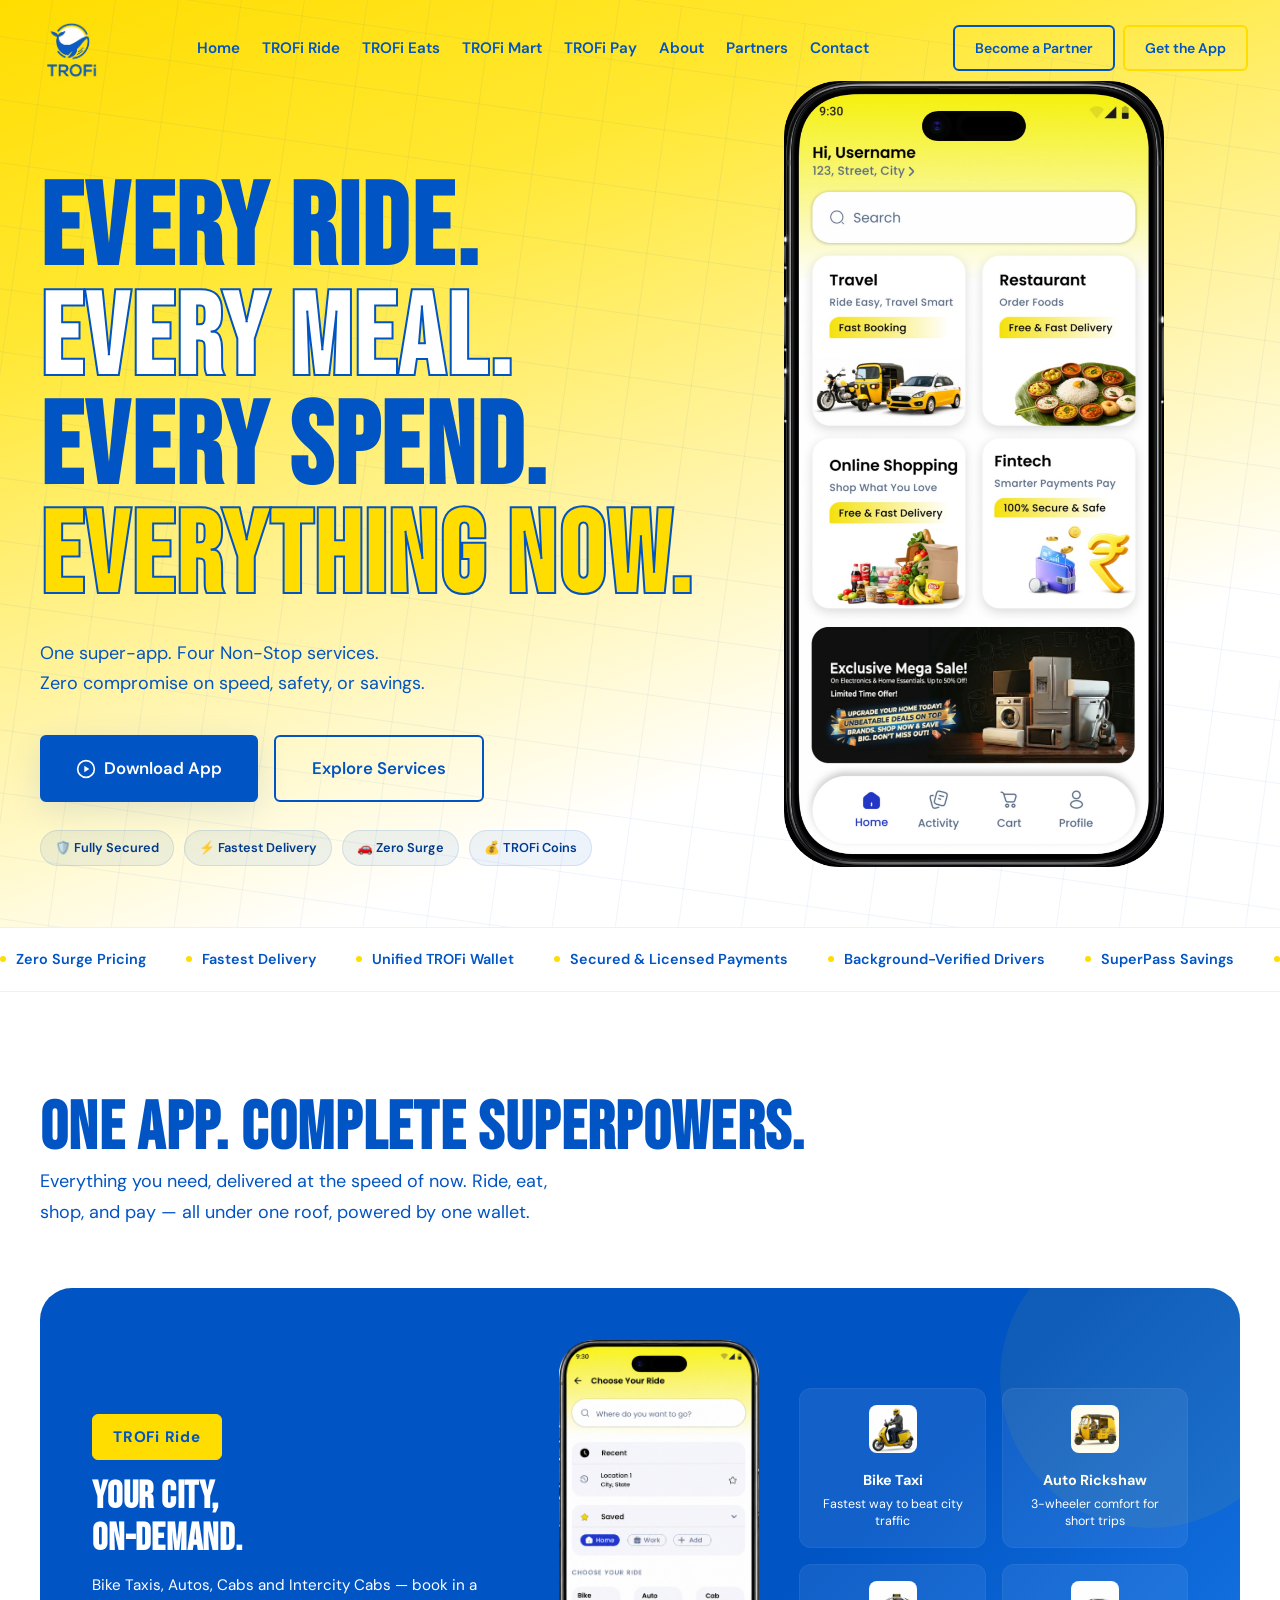
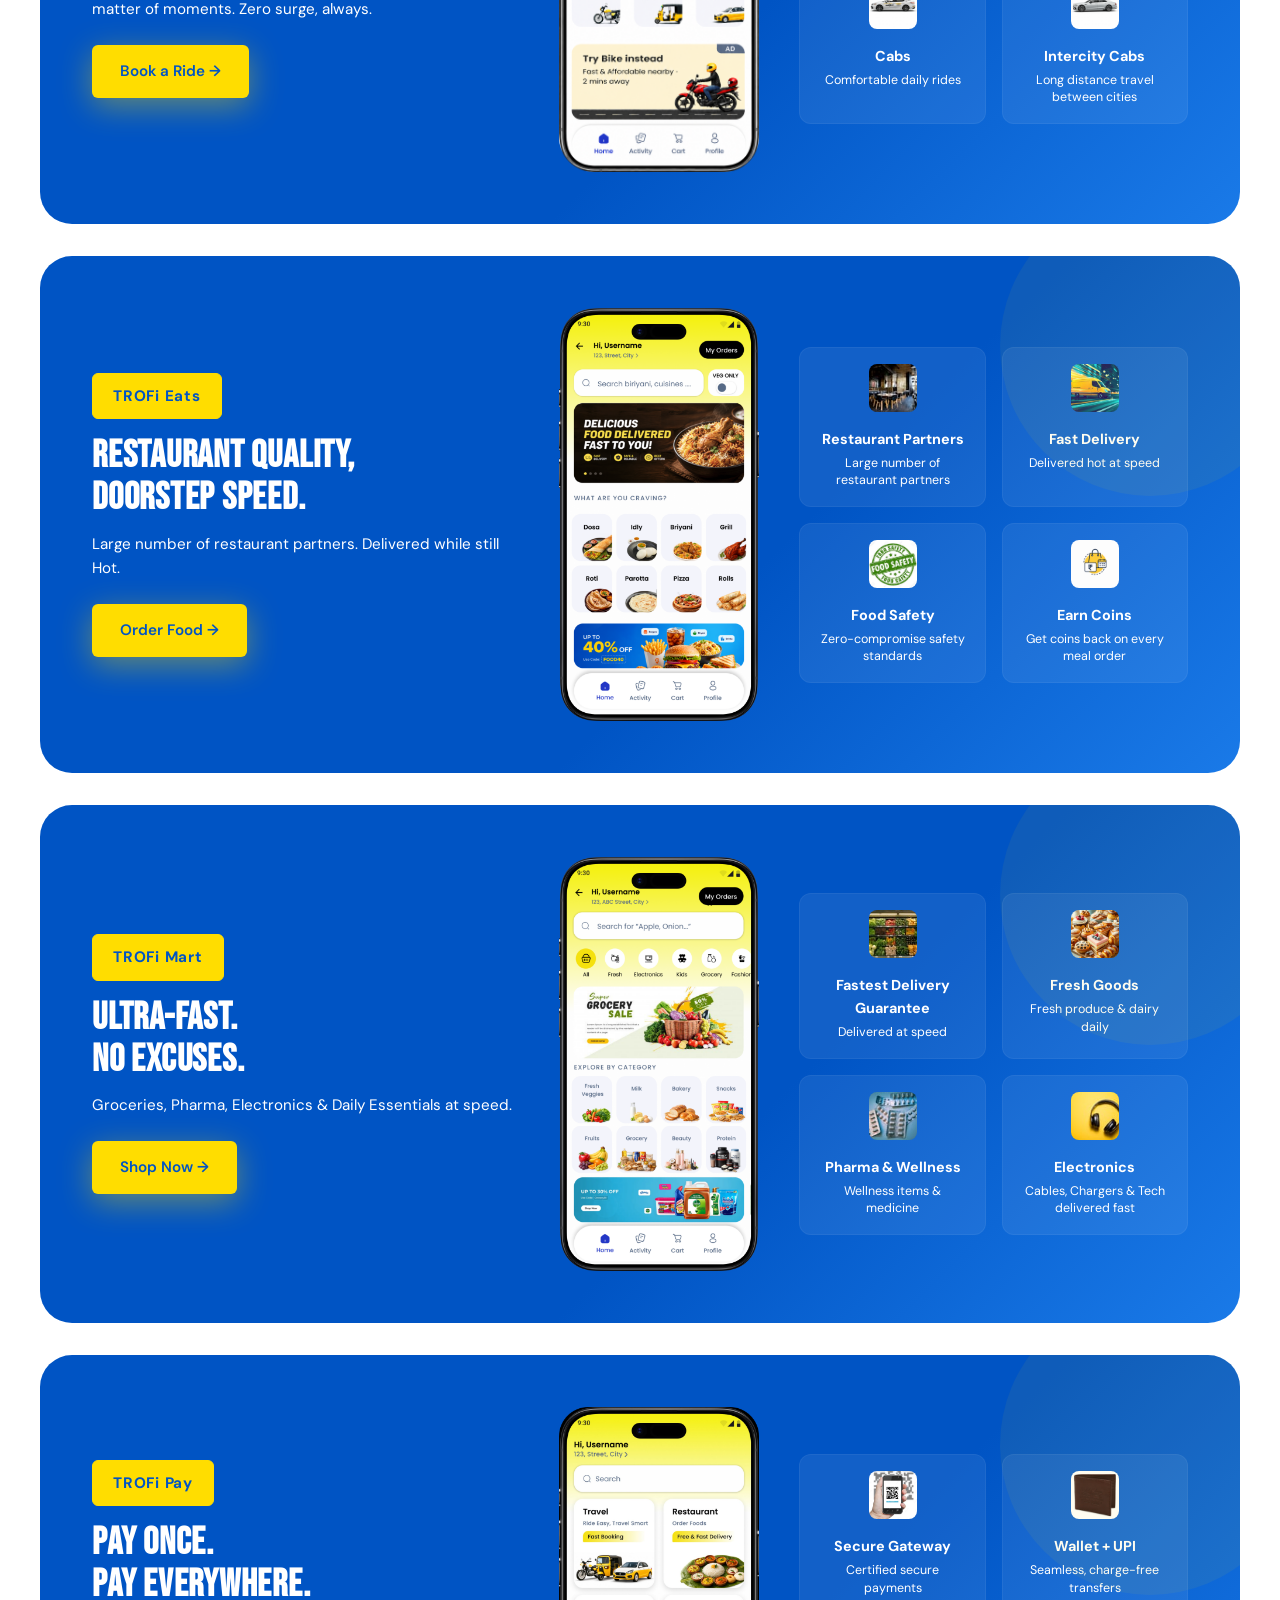
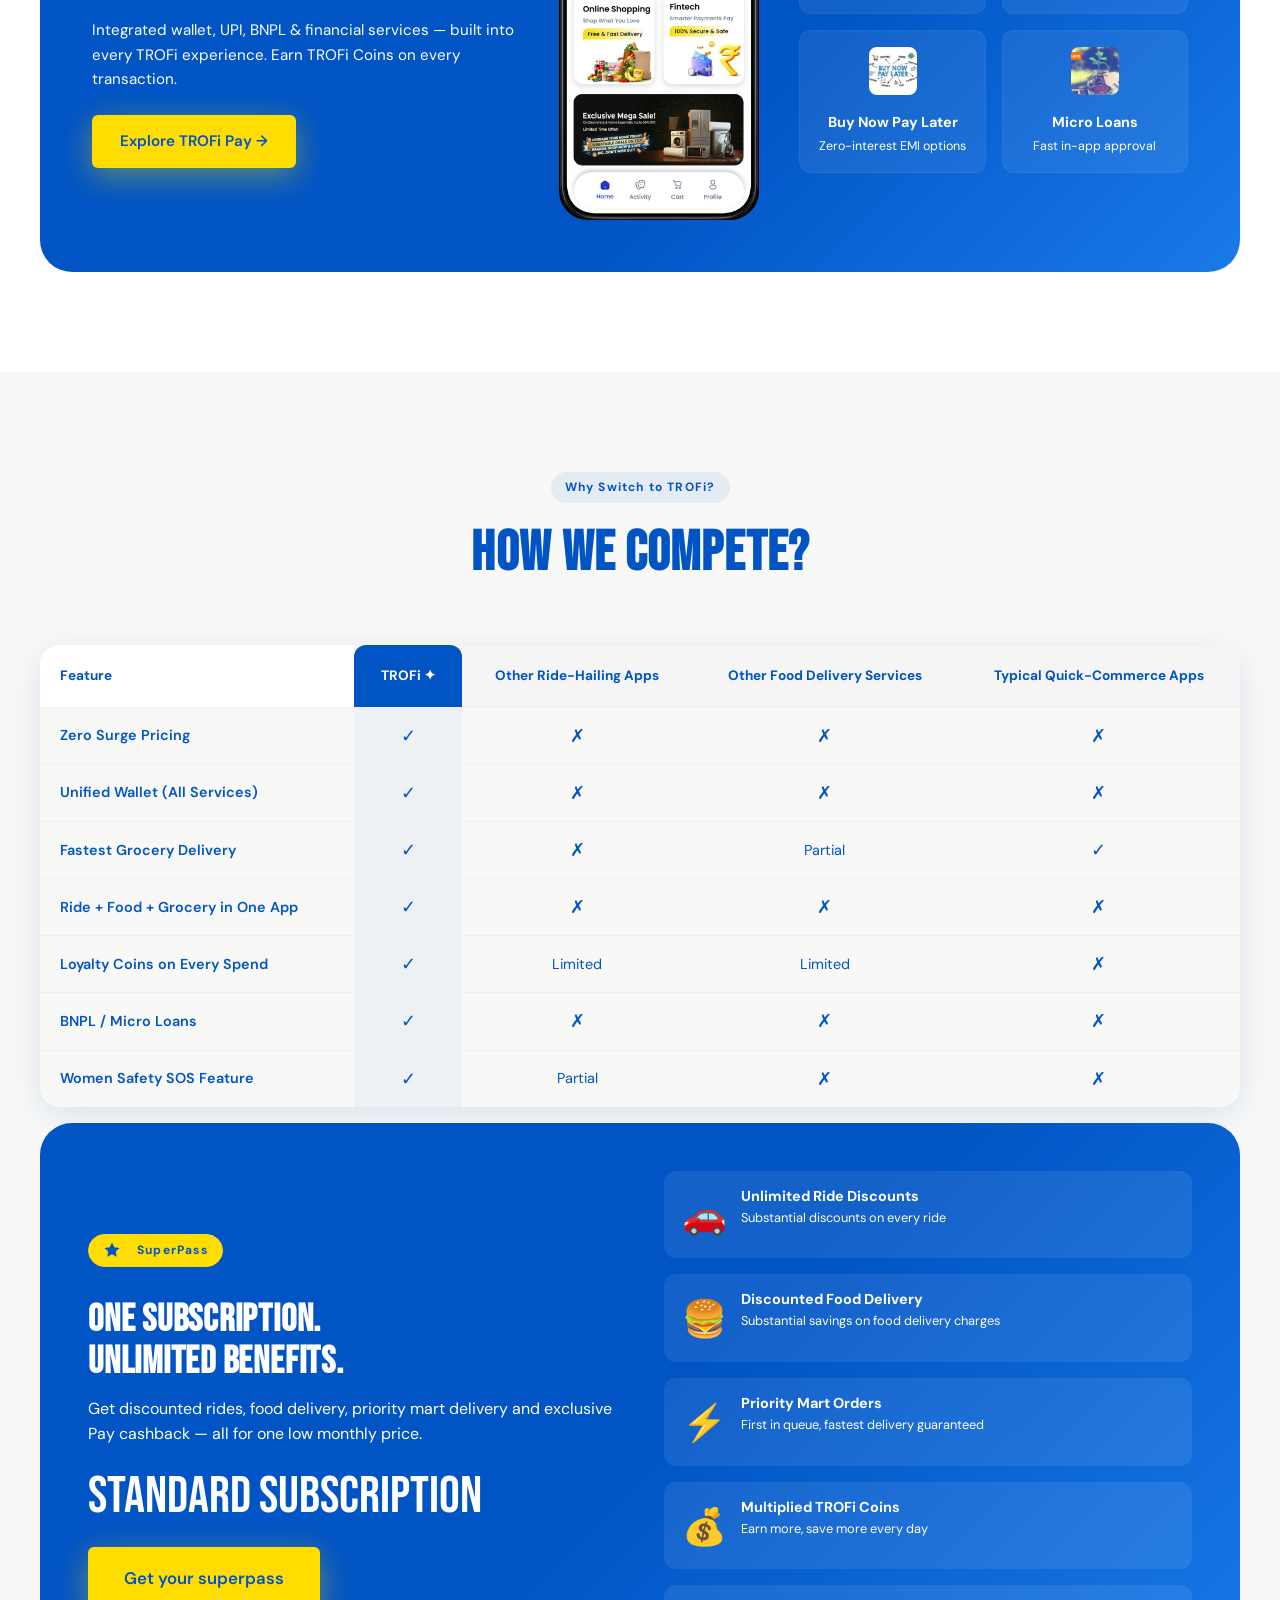
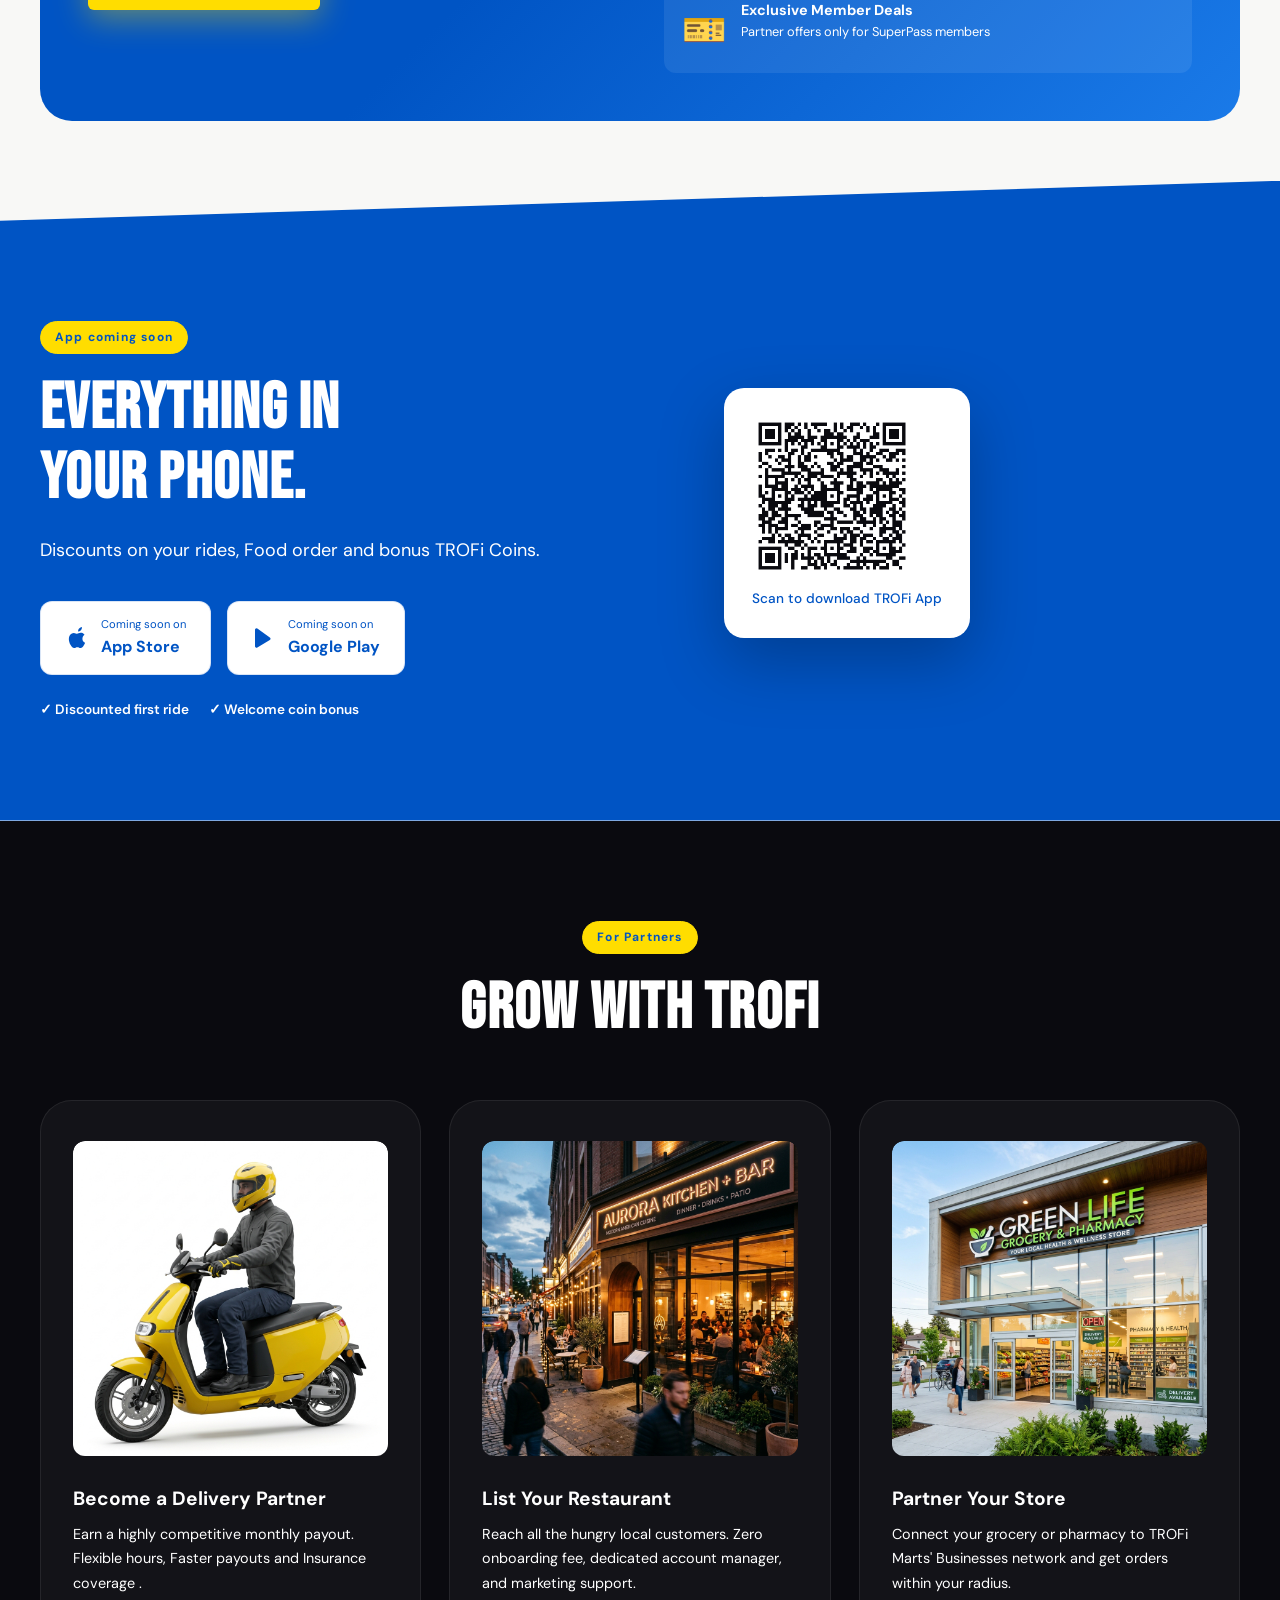
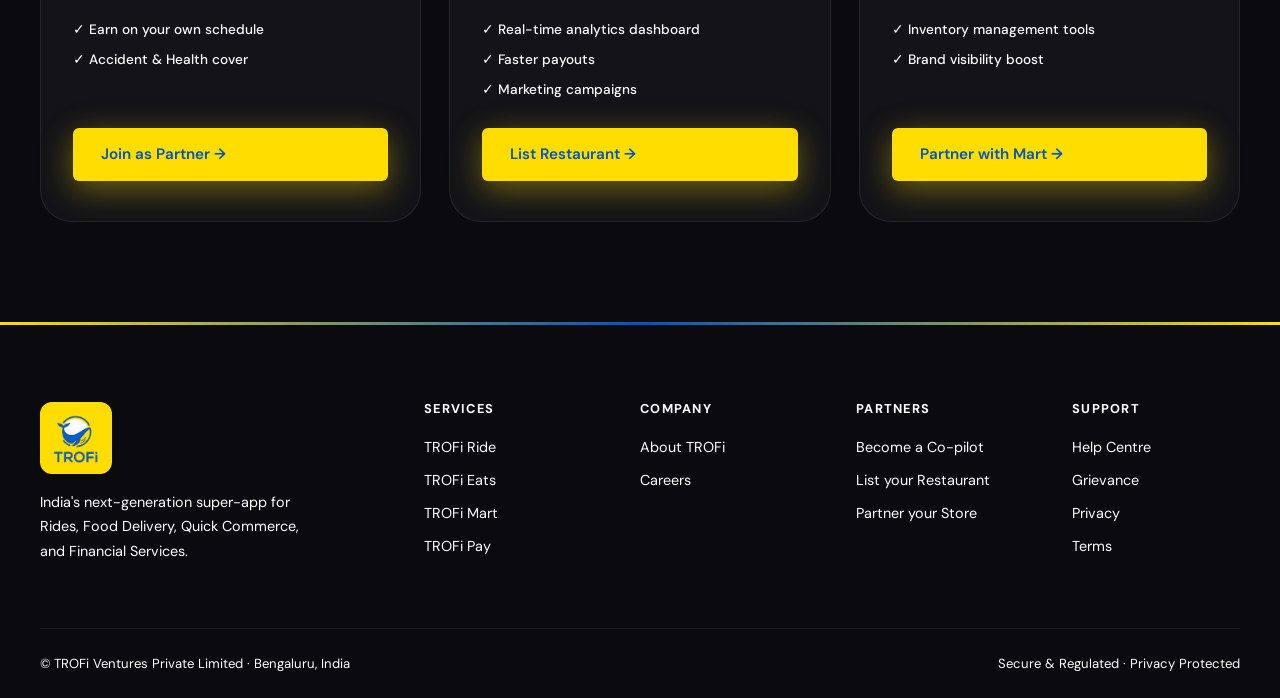
==== commit 41175d20: "Final image sliding changes done3" ====
--- a/index.html
+++ b/index.html
@@ -311,7 +311,7 @@
             <div class="superpass-price">
               <span class="price-new">Standard subscription</span>
             </div>
-            <a href="#download" class="btn btn-primary btn-lg" style="margin-top:24px;">Get your superpass</a>
+            <a href="pages/coming-soon.html" class="btn btn-primary btn-lg" style="margin-top:24px;">Get your superpass</a>
           </div>
           <div class="superpass-right">
             <div class="superpass-benefit"><span class="benefit-icon">🚗</span><div><strong>Unlimited Ride Discounts</strong><p>Substantial discounts on every ride</p></div></div>
@@ -526,14 +526,14 @@
           <h2 class="display-section" style="color:#fff;">Everything in<br/>Your Phone.</h2>
           <p class="body-lg" style="color:rgba(255,255,255,0.75);margin:20px 0 36px;">Discounts on your rides, Food order and bonus TROFi Coins.</p>
           <div class="app-buttons">
-            <a href="#" class="app-btn">
+            <a href="pages/coming-soon.html" class="app-btn">
               <span class="app-btn-icon" style="display:flex;align-items:center;justify-content:center;"><svg width="24" height="24" viewBox="0 0 24 24" fill="currentColor" style="vertical-align: middle;"><path d="M18.71 19.5c-.83 1.24-1.71 2.45-3.05 2.47-1.34.03-1.77-.79-3.29-.79-1.53 0-2 .77-3.27.82-1.31.05-2.3-1.32-3.14-2.53C4.25 17 2.94 12.45 4.7 9.39c.87-1.52 2.43-2.48 4.12-2.51 1.28-.02 2.5.87 3.29.87.78 0 2.26-1.07 3.81-.91.65.03 2.47.26 3.64 1.98-.09.06-2.17 1.28-2.15 3.81.03 3.02 2.65 4.03 2.68 4.04-.03.07-.42 1.44-1.38 2.83M15.97 4.17c.66-.81 1.11-1.93.99-3.06-.96.04-2.13.64-2.82 1.45-.6.7-1.13 1.84-.99 2.94.75 0 1.93-.56 2.82-1.33z"/></svg></span>
               <div class="app-btn-text">
                 <small>Coming soon on</small>
                 <strong>App Store</strong>
               </div>
             </a>
-            <a href="#" class="app-btn">
+            <a href="pages/coming-soon.html" class="app-btn">
               <span class="app-btn-icon" style="display:flex;align-items:center;justify-content:center;"><svg width="24" height="24" viewBox="0 0 24 24" fill="currentColor" style="vertical-align: middle;"><path d="M5.34 2.53a1.47 1.47 0 0 0-2.34 1.2v16.54a1.47 1.47 0 0 0 2.34 1.2l12.47-7.46a1.474 1.474 0 0 0 0-2.53L5.34 2.53z"/></svg></span>
               <div class="app-btn-text">
                 <small>Coming soon on</small>
@@ -645,7 +645,7 @@
         <div class="footer-col">
           <h4>Support</h4>
           <a href="pages/coming-soon.html">Help Centre</a>
-          <a href="pages/contact.html#grievance">Grievance</a>
+          <a href="pages/coming-soon.html">Grievance</a>
           <a href="pages/coming-soon.html">Privacy</a>
           <a href="pages/coming-soon.html">Terms</a>
         </div>
--- a/css/main.css
+++ b/css/main.css
@@ -1569,7 +1569,7 @@
   height: 100%;
   object-fit: cover;
   display: block;
-  border-radius: 8px;
+  border-radius: 4px;
 }
 
 .mockup-slider-dots {
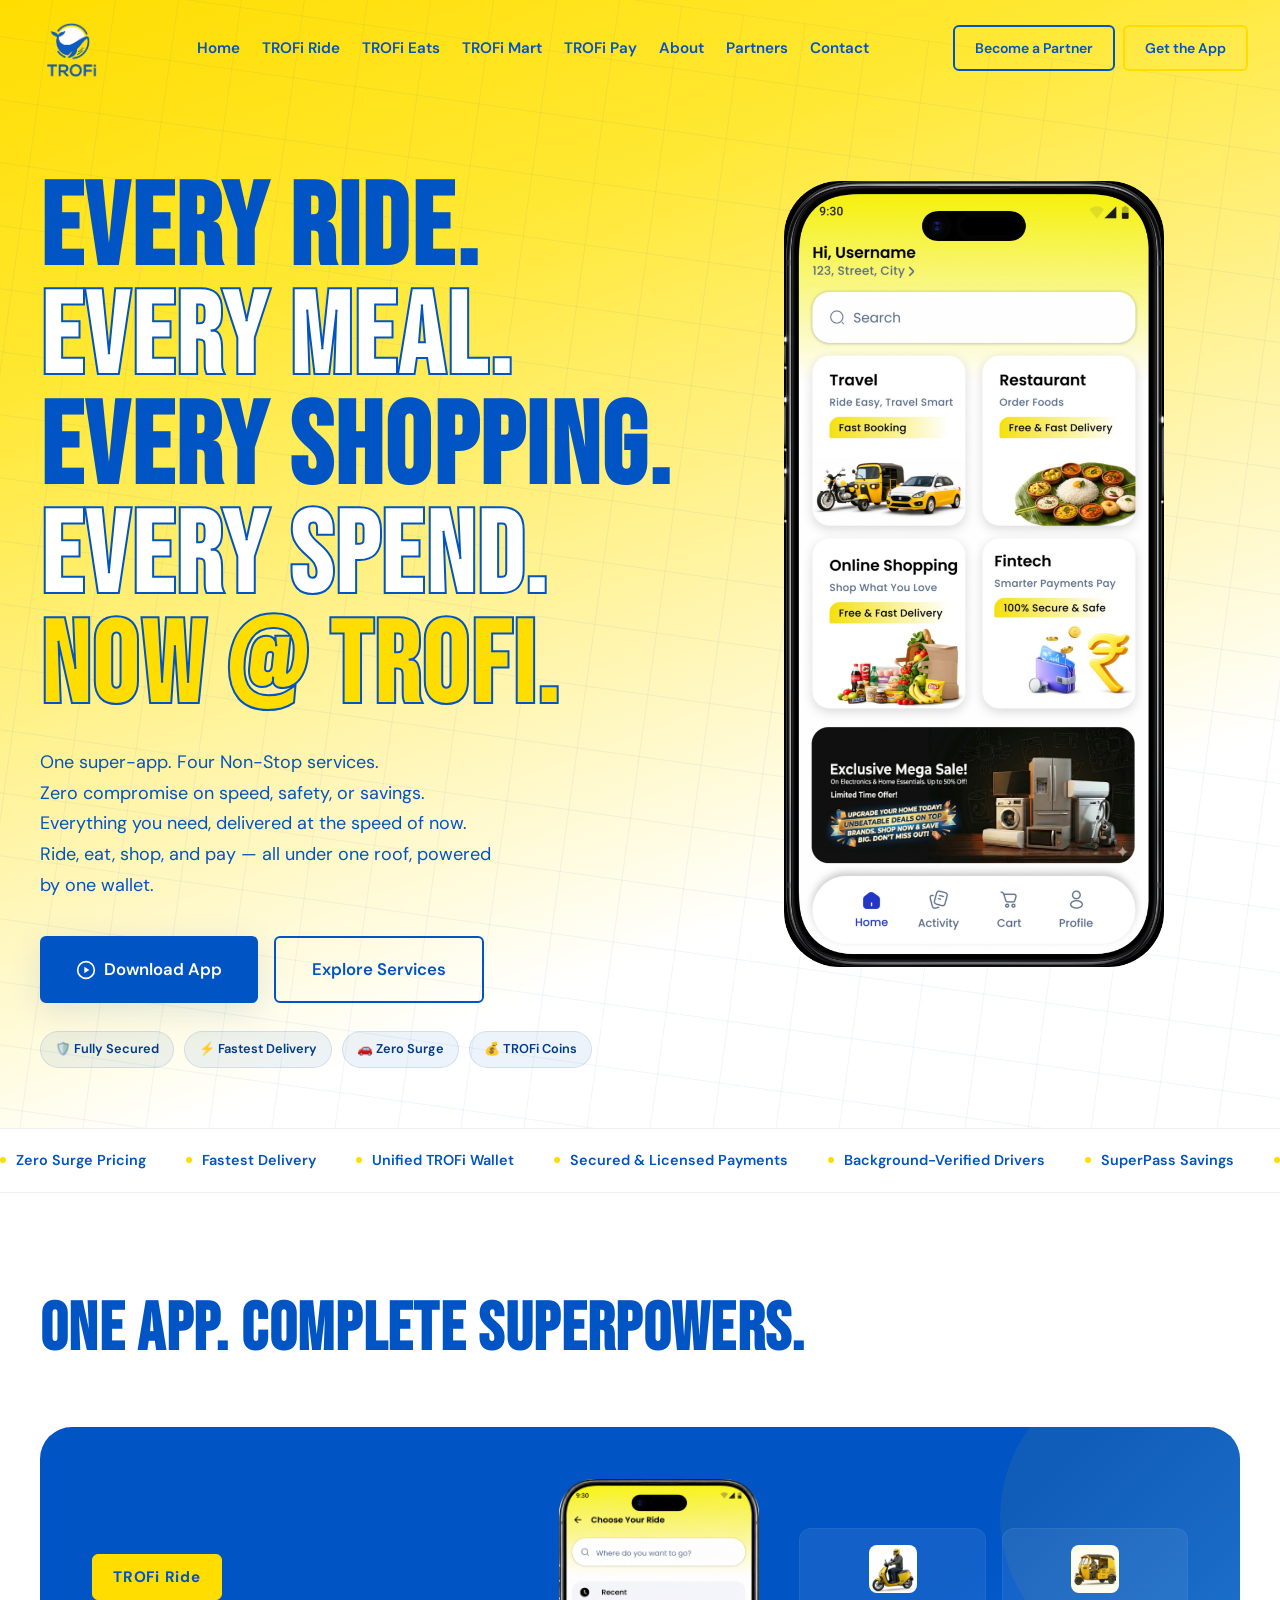
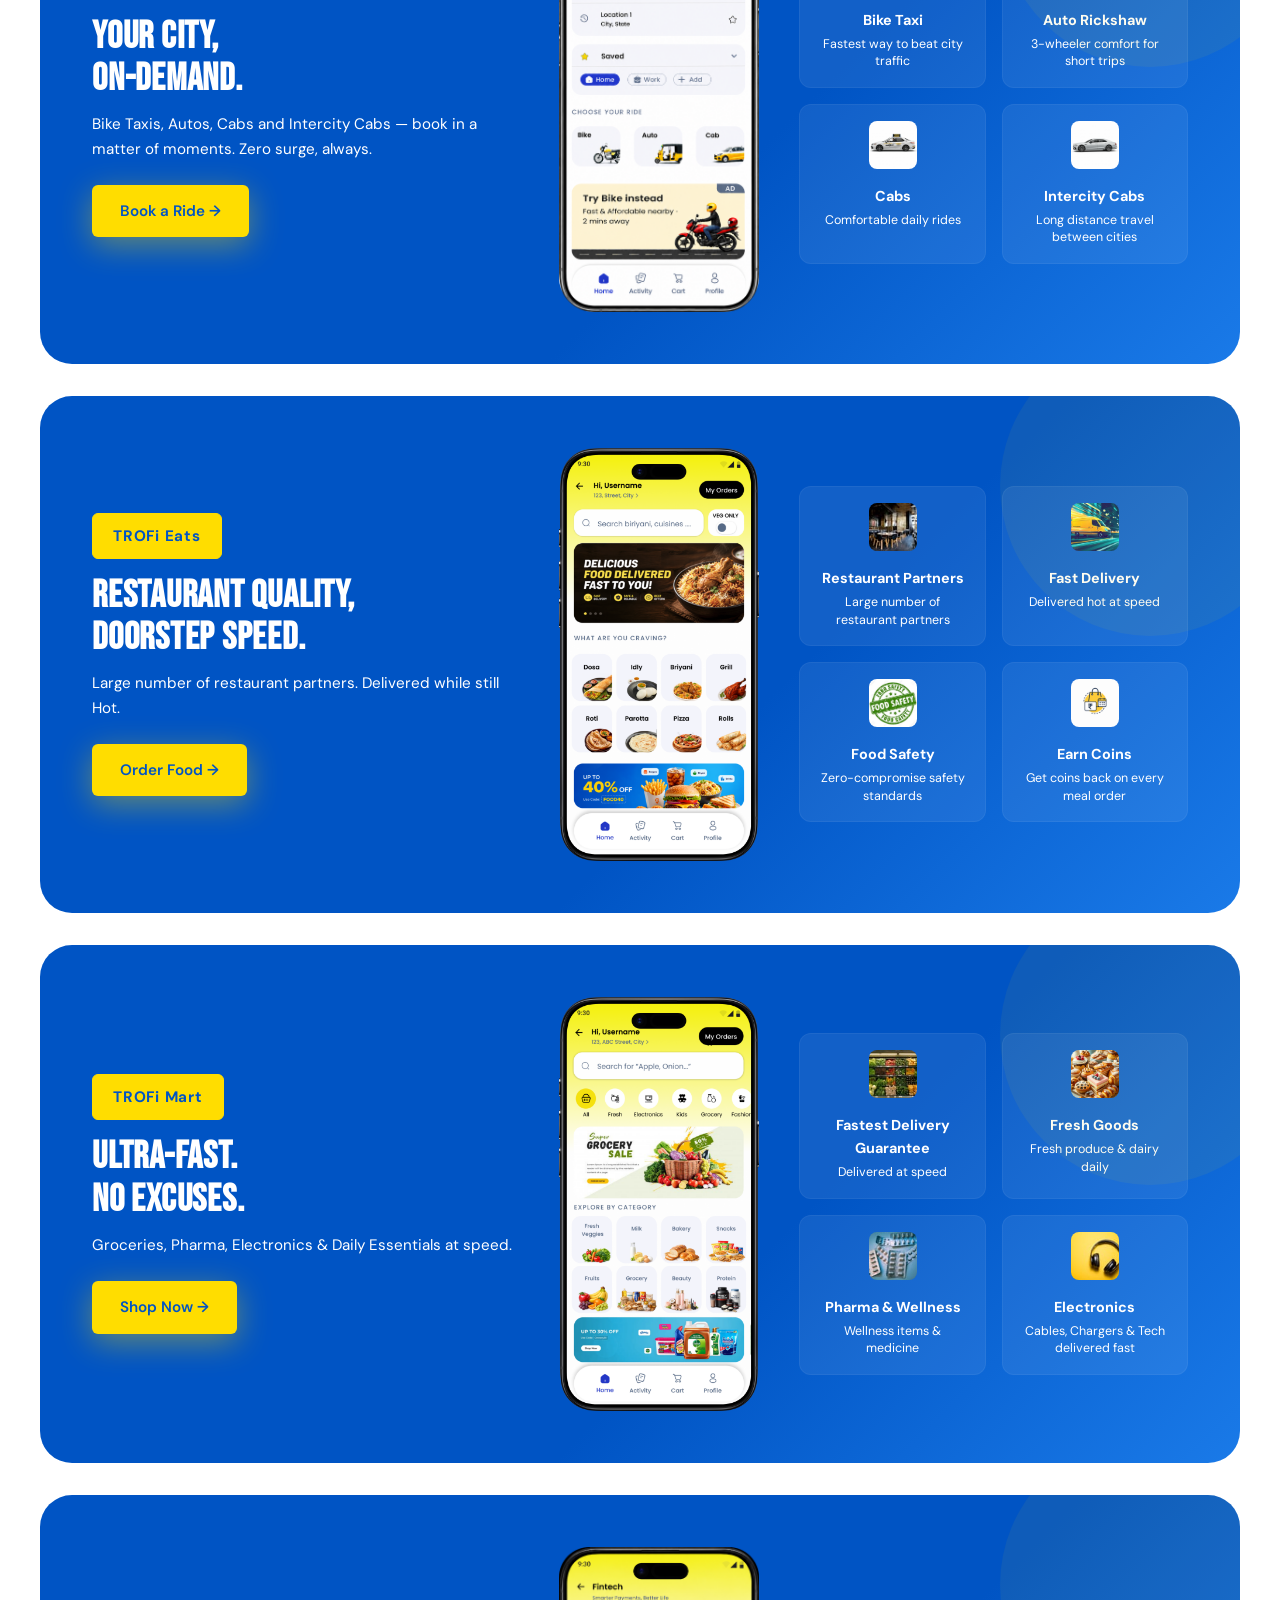
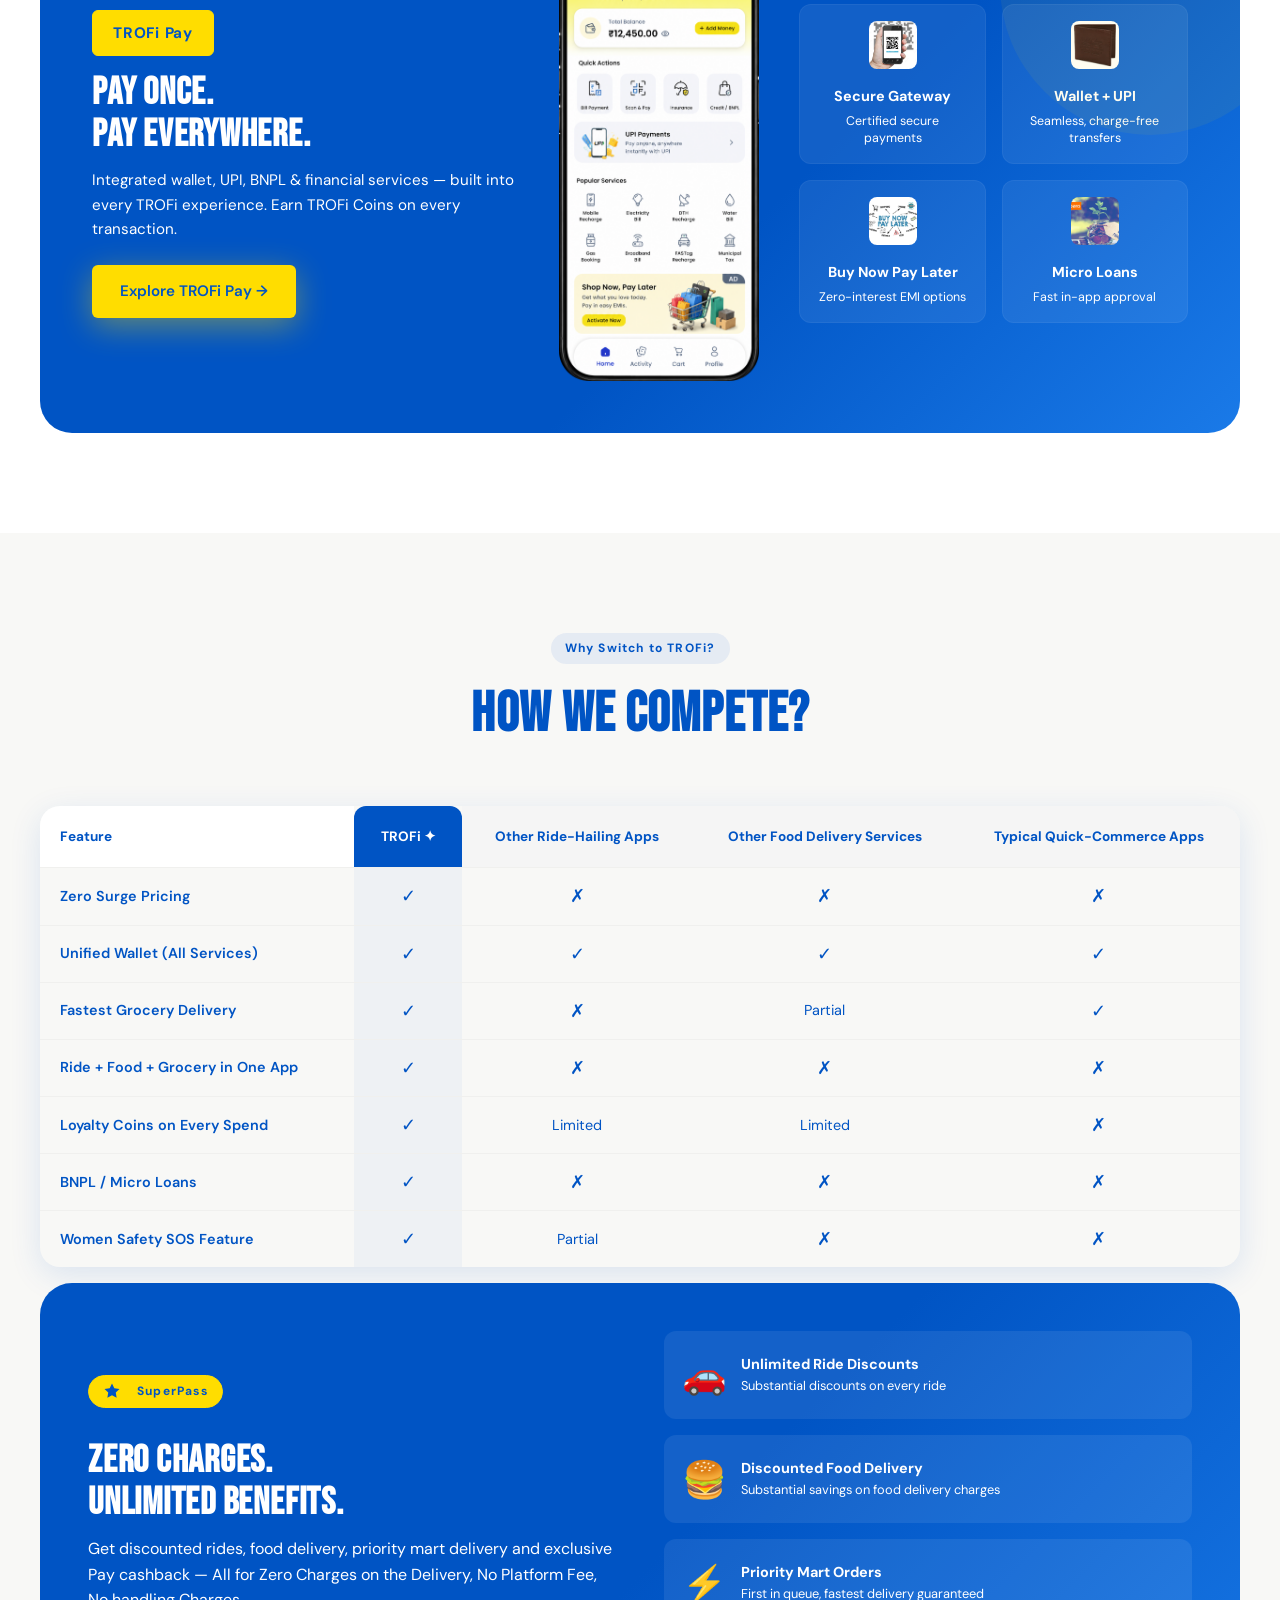
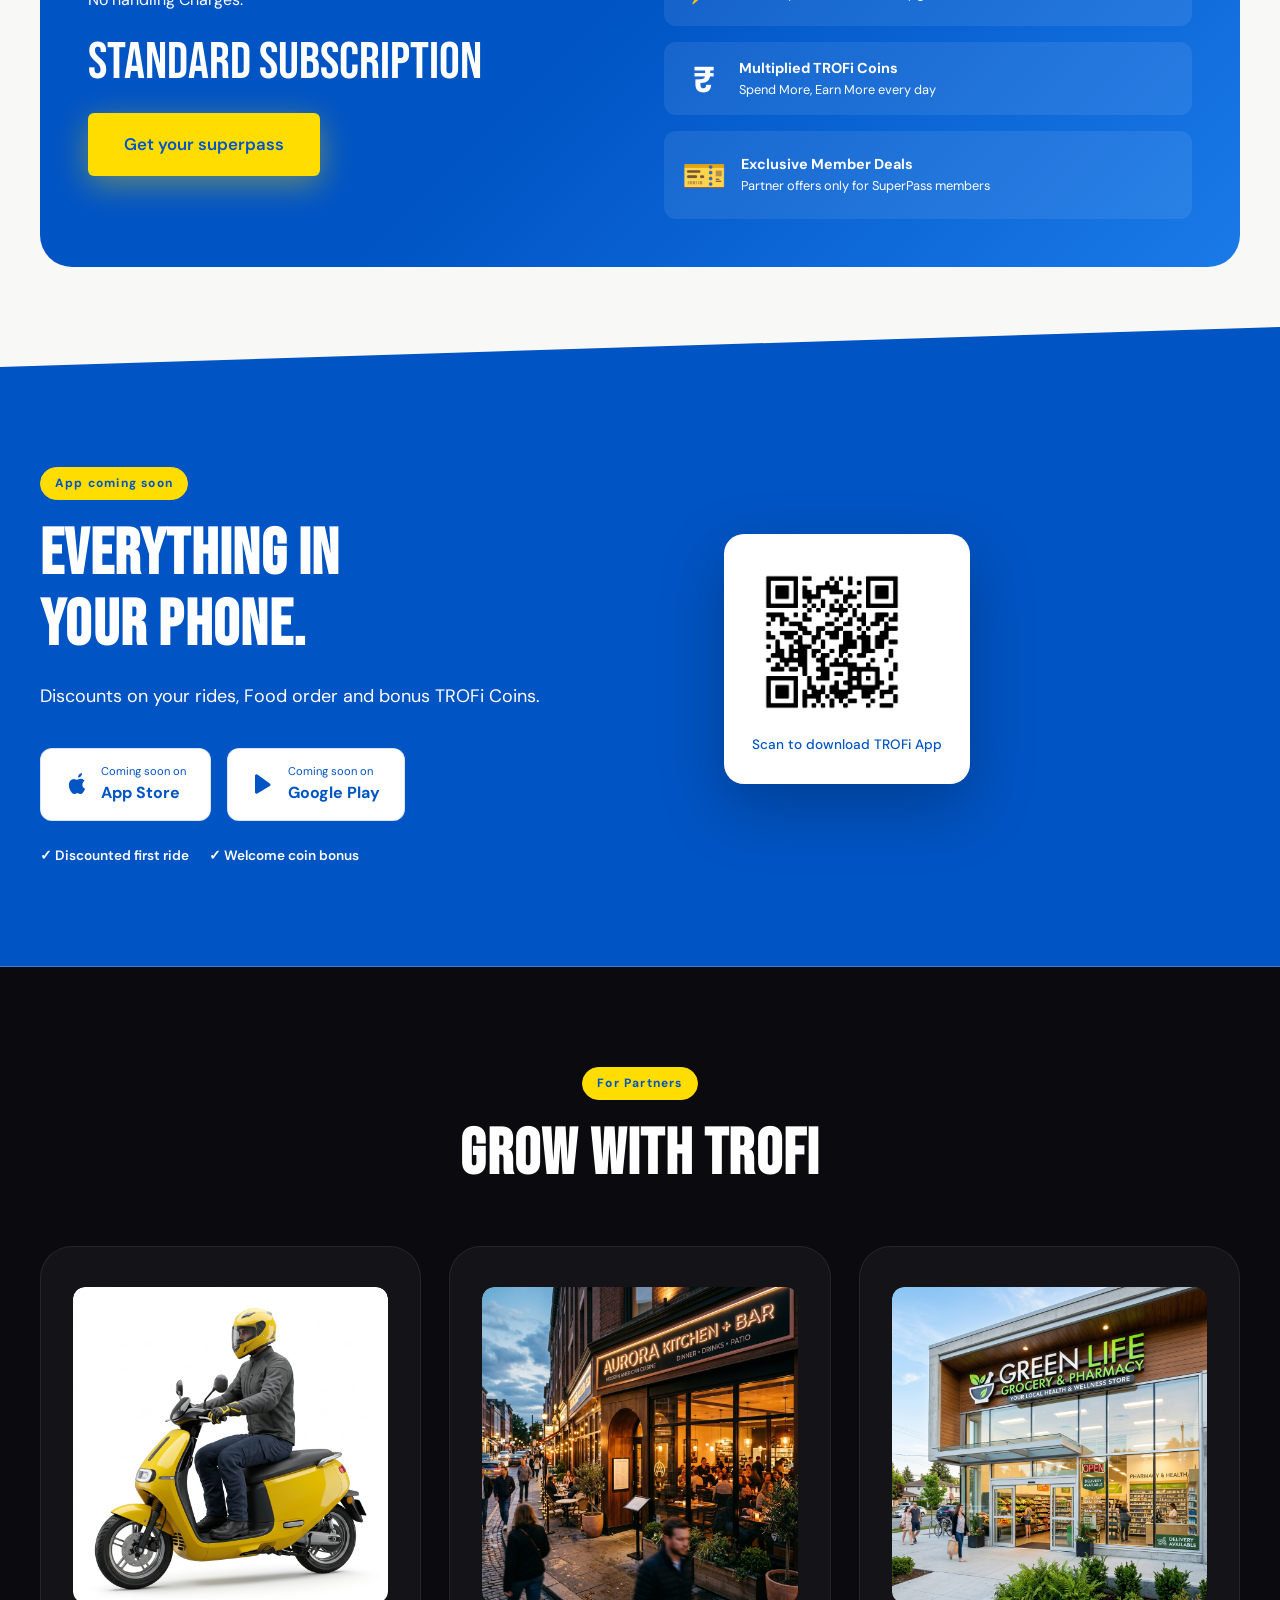
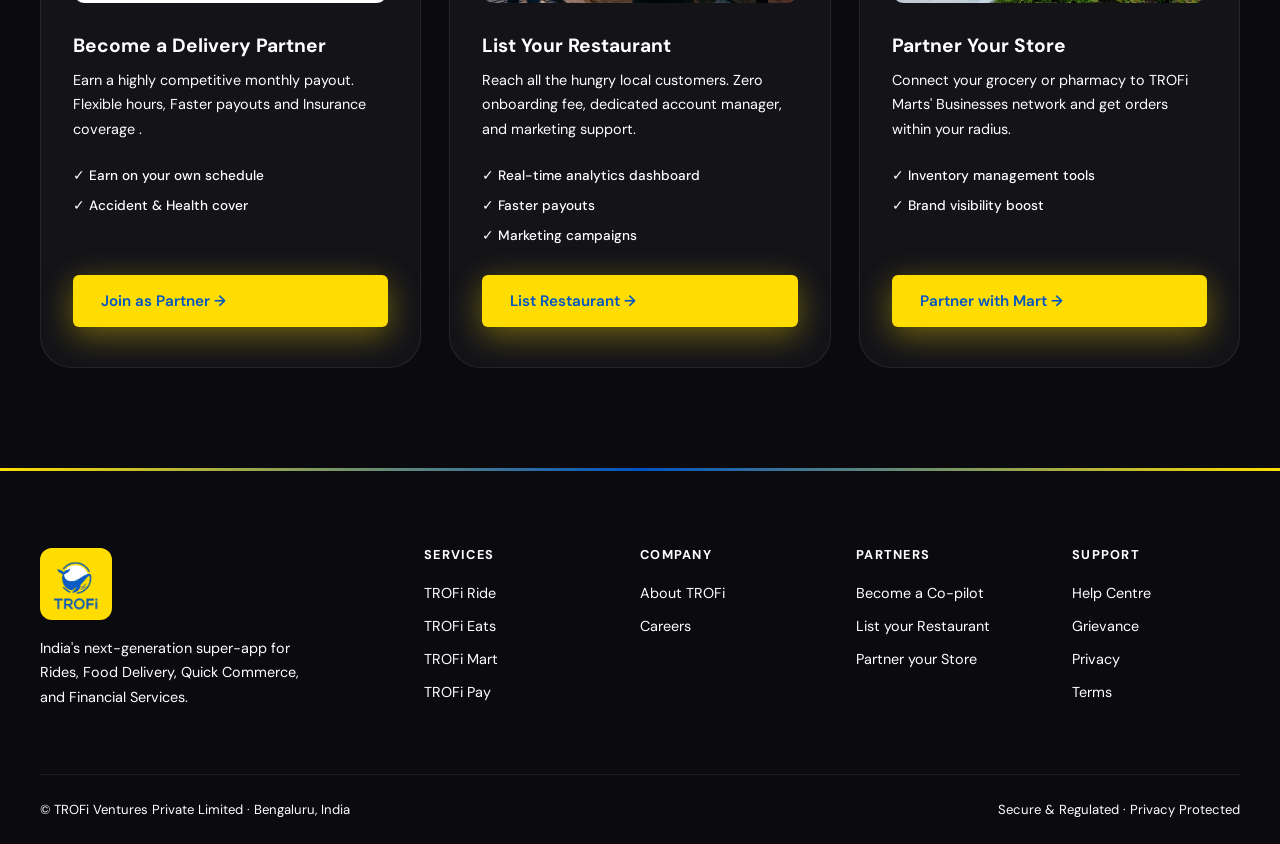
==== commit c92b14a5: "Corrections done symbols" ====
--- a/index.html
+++ b/index.html
@@ -66,12 +66,14 @@
           <h1 class="display-hero fade-up delay-1">
             <span class="hero-line hero-line-single">Every Ride.</span>
             <span class="hero-line hero-line-single hero-line-orange">Every Meal.</span>
-            <span class="hero-line hero-line-single hero-line-blue">Every Spend.</span>
-            <span class="hero-line hero-line-single hero-line-outline">Everything Now.</span>
+            <span class="hero-line hero-line-single hero-line-blue">Every Shopping.</span>
+            <span class="hero-line hero-line-single hero-line-orange">Every Spend.</span>
+            <span class="hero-line hero-line-single hero-line-outline">Now @ TROFi.</span>
           </h1>
           <p class="body-lg hero-sub fade-up delay-2">
-            One super-app. Four Non-Stop services.<br/>Zero compromise on speed, safety, or savings.
+            One super-app. Four Non-Stop services.<br/>Zero compromise on speed, safety, or savings.<br/>Everything you need, delivered at the speed of now.<br/>Ride, eat, shop, and pay — all under one roof, powered by one wallet.
           </p>
+          
           <div class="hero-actions fade-up delay-3">
             <a href="#download" class="btn btn-secondary btn-lg">
               <svg width="20" height="20" viewBox="0 0 24 24" fill="none" stroke="currentColor" stroke-width="2"><path d="M12 2C6.48 2 2 6.48 2 12s4.48 10 10 10 10-4.48 10-10S17.52 2 12 2z"/><path d="M10 8l6 4-6 4V8z" fill="currentColor" stroke="none"/></svg>
@@ -138,7 +140,7 @@
     <div class="container-wide">
       <div class="section-header fade-up">
         <h2 class="display-section" style="color: var(--blue); font-size: clamp(28px, 5.5vw, 68px) !important; line-height: 1.1; white-space: nowrap;">One App. Complete Superpowers.</h2>
-        <p class="body-lg text-light" style="max-width:520px;">Everything you need, delivered at the speed of now. Ride, eat, shop, and pay — all under one roof, powered by one wallet.</p>
+        
       </div>
 
       <div class="services-banners-stack">
@@ -215,7 +217,7 @@
               <a href="pages/pay.html" class="btn btn-primary">Explore TROFi Pay →</a>
             </div>
             <div class="service-banner-mockup">
-              <img src="assets/mockup-home.png" alt="TROFi Super App Home Screen" loading="lazy" />
+              <img src="assets/mockup_fintech.png" alt="TROFi Super App Home Screen" loading="lazy" />
             </div>
             <div class="service-banner-features">
               <div class="service-banner-feature"><img src="assets/pay-scan-qr.png" class="feature-img" alt="Secure Gateway" /><div><strong>Secure Gateway</strong><small>Certified secure payments</small></div></div>
@@ -259,9 +261,9 @@
             <tr>
               <td style="text-align:left;font-weight:600;">Unified Wallet (All Services)</td>
               <td class="trofi-col"><span class="check">✓</span></td>
-              <td><span class="cross">✗</span></td>
-              <td><span class="cross">✗</span></td>
-              <td><span class="cross">✗</span></td>
+              <td><span class="cross">✓</span></td>
+              <td><span class="cross">✓</span></td>
+              <td><span class="cross">✓</span></td>
             </tr>
             <tr>
               <td style="text-align:left;font-weight:600;">Fastest Grocery Delivery</td>
@@ -306,8 +308,8 @@
         <div class="superpass-card">
           <div class="superpass-left">
             <div class="section-label" style="background: var(--yellow) !important; color: var(--blue) !important; border: 1px solid var(--yellow) !important;"><svg width="14" height="14" viewBox="0 0 24 24" fill="currentColor" class="label-icon-svg" style="vertical-align: middle; margin-right: 4px; display: inline-block;"><polygon points="12 2 15.09 8.26 22 9.27 17 14.14 18.18 21.02 12 17.77 5.82 21.02 7 14.14 2 9.27 8.91 8.26 12 2"/></svg>SuperPass</div>
-            <h3 class="display-card" style="color:#fff;margin:12px 0;">One Subscription.<br/>Unlimited Benefits.</h3>
-            <p style="color:rgba(255,255,255,0.75);margin-bottom:24px;">Get discounted rides, food delivery, priority mart delivery and exclusive Pay cashback — all for one low monthly price.</p>
+            <h3 class="display-card" style="color:#fff;margin:12px 0;">Zero Charges.<br/>Unlimited Benefits.</h3>
+            <p style="color:rgba(255,255,255,0.75);margin-bottom:24px;">Get discounted rides, food delivery, priority mart delivery and exclusive Pay cashback — All for Zero Charges on the Delivery, No Platform Fee, No handling Charges.</p>
             <div class="superpass-price">
               <span class="price-new">Standard subscription</span>
             </div>
@@ -317,7 +319,7 @@
             <div class="superpass-benefit"><span class="benefit-icon">🚗</span><div><strong>Unlimited Ride Discounts</strong><p>Substantial discounts on every ride</p></div></div>
             <div class="superpass-benefit"><span class="benefit-icon">🍔</span><div><strong>Discounted Food Delivery</strong><p>Substantial savings on food delivery charges</p></div></div>
             <div class="superpass-benefit"><span class="benefit-icon">⚡</span><div><strong>Priority Mart Orders</strong><p>First in queue, fastest delivery guaranteed</p></div></div>
-            <div class="superpass-benefit"><span class="benefit-icon">💰</span><div><strong>Multiplied TROFi Coins</strong><p>Earn more, save more every day</p></div></div>
+            <div class="superpass-benefit"><span class="benefit-icon" style="display:inline-flex;align-items:center;justify-content:center;font-size:28px;font-weight:900;color:#FFE000;flex-shrink:0;width:1.2em;height:1.2em;line-height:1;">₹</span><div><strong>Multiplied TROFi Coins</strong><p>Spend More, Earn More every day</p></div></div>
             <div class="superpass-benefit"><span class="benefit-icon">🎫</span><div><strong>Exclusive Member Deals</strong><p>Partner offers only for SuperPass members</p></div></div>
           </div>
         </div>
--- a/css/home.css
+++ b/css/home.css
@@ -336,7 +336,7 @@
 
 .superpass-benefit {
   display: flex;
-  align-items: flex-start;
+  align-items: center;
   gap: 14px;
   background: rgba(255,255,255,0.08);
   border-radius: var(--radius-md);
